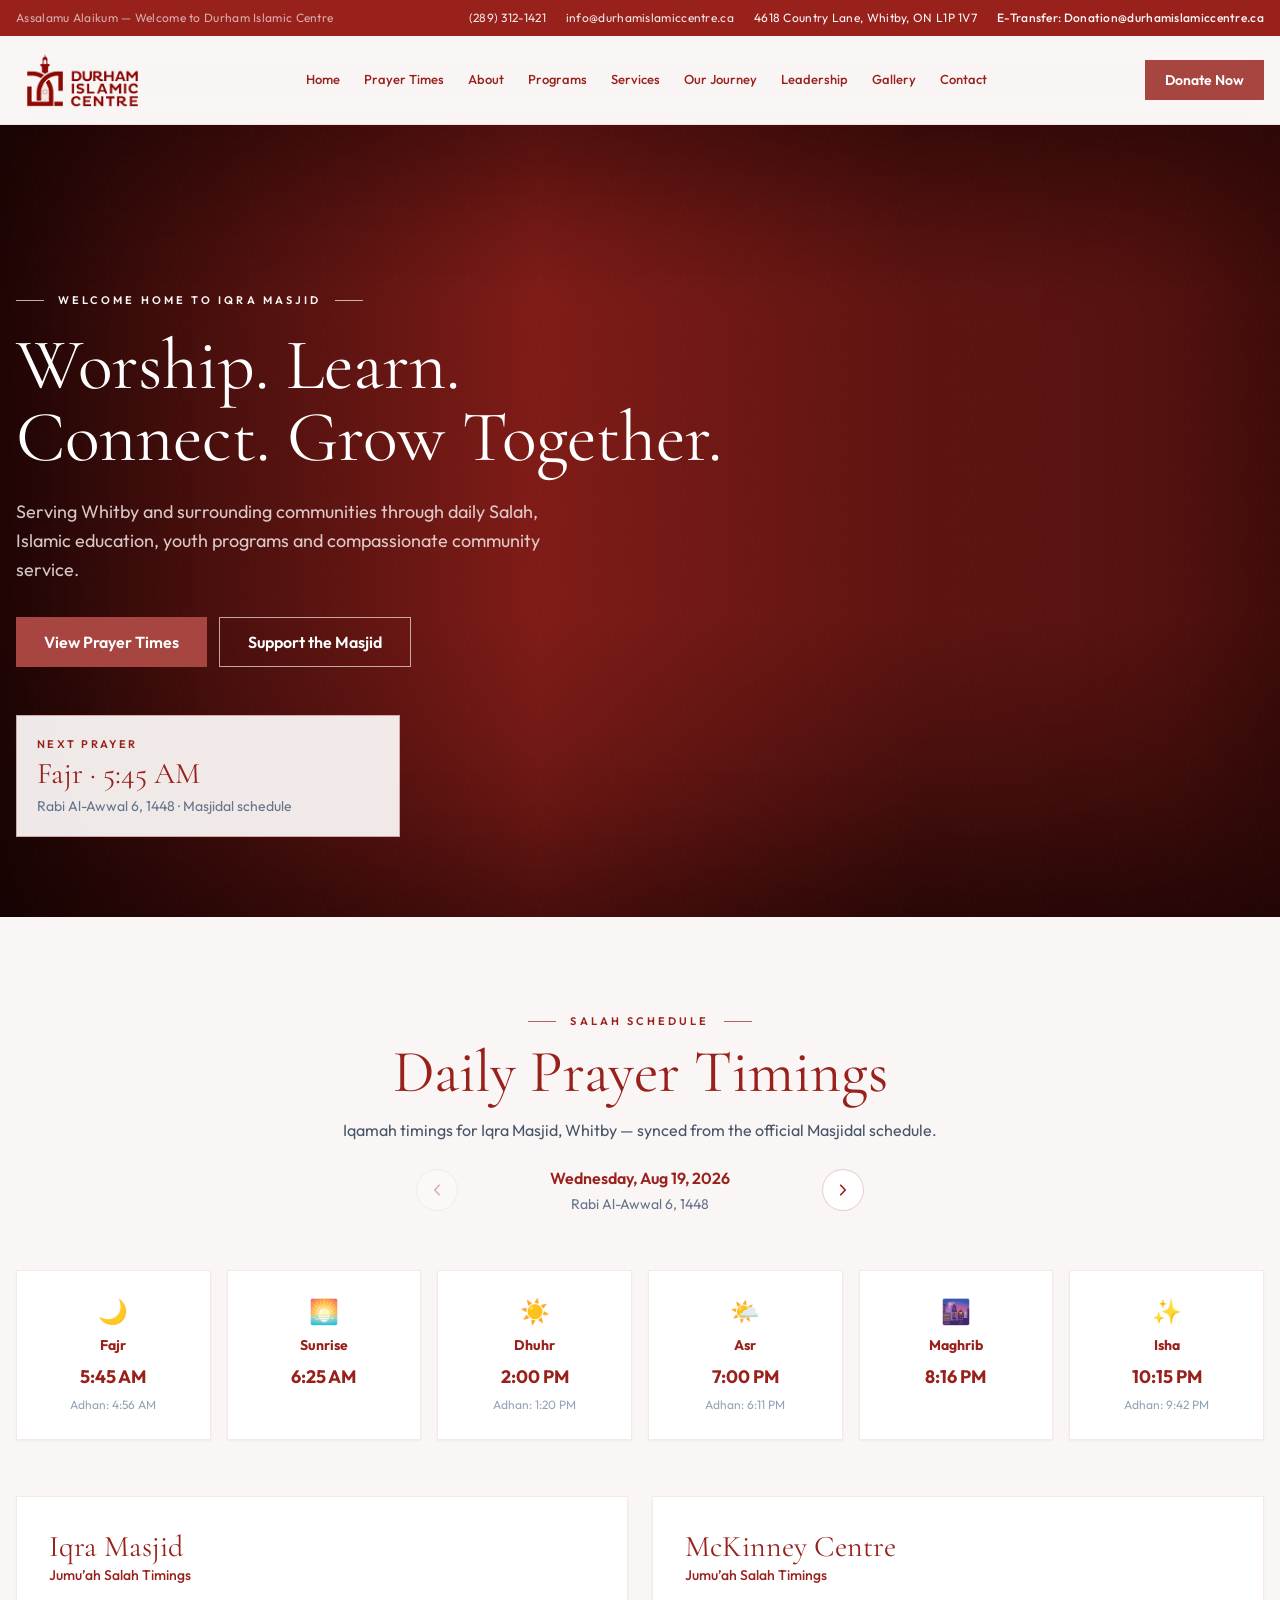
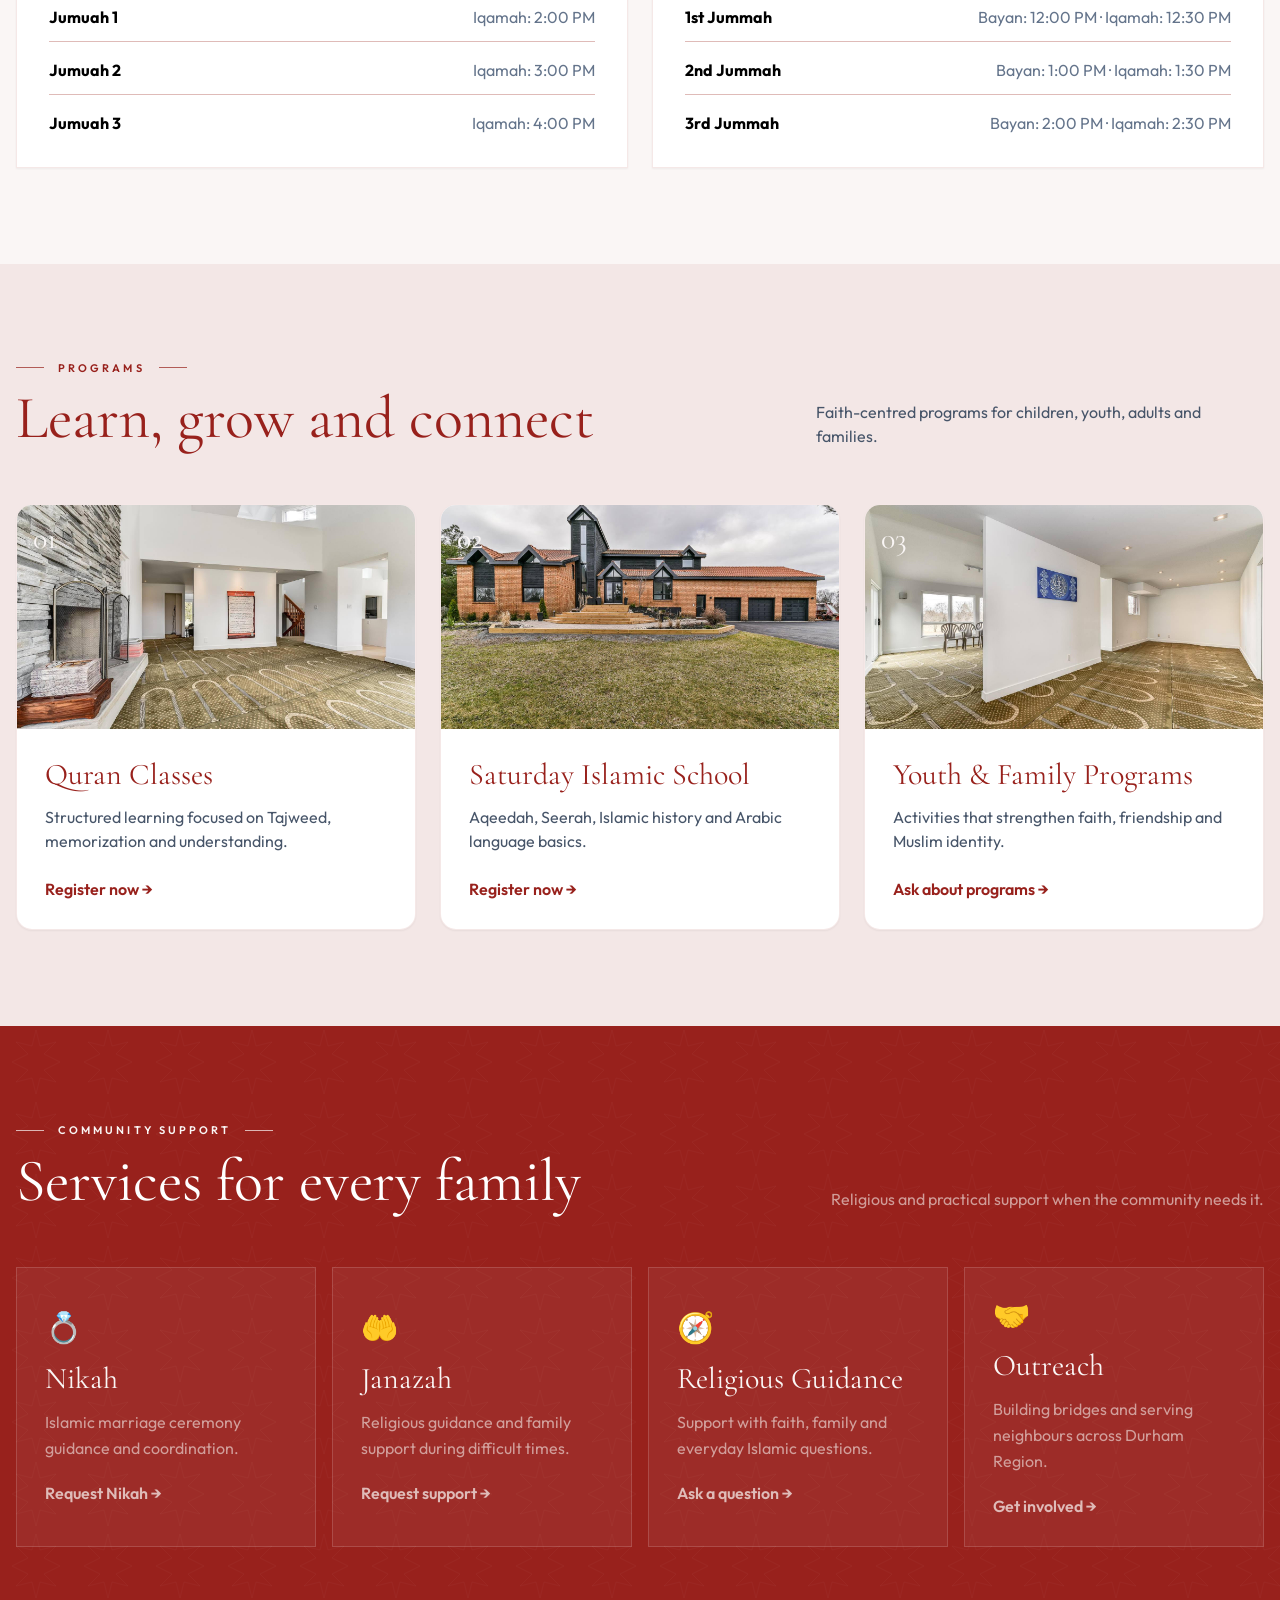
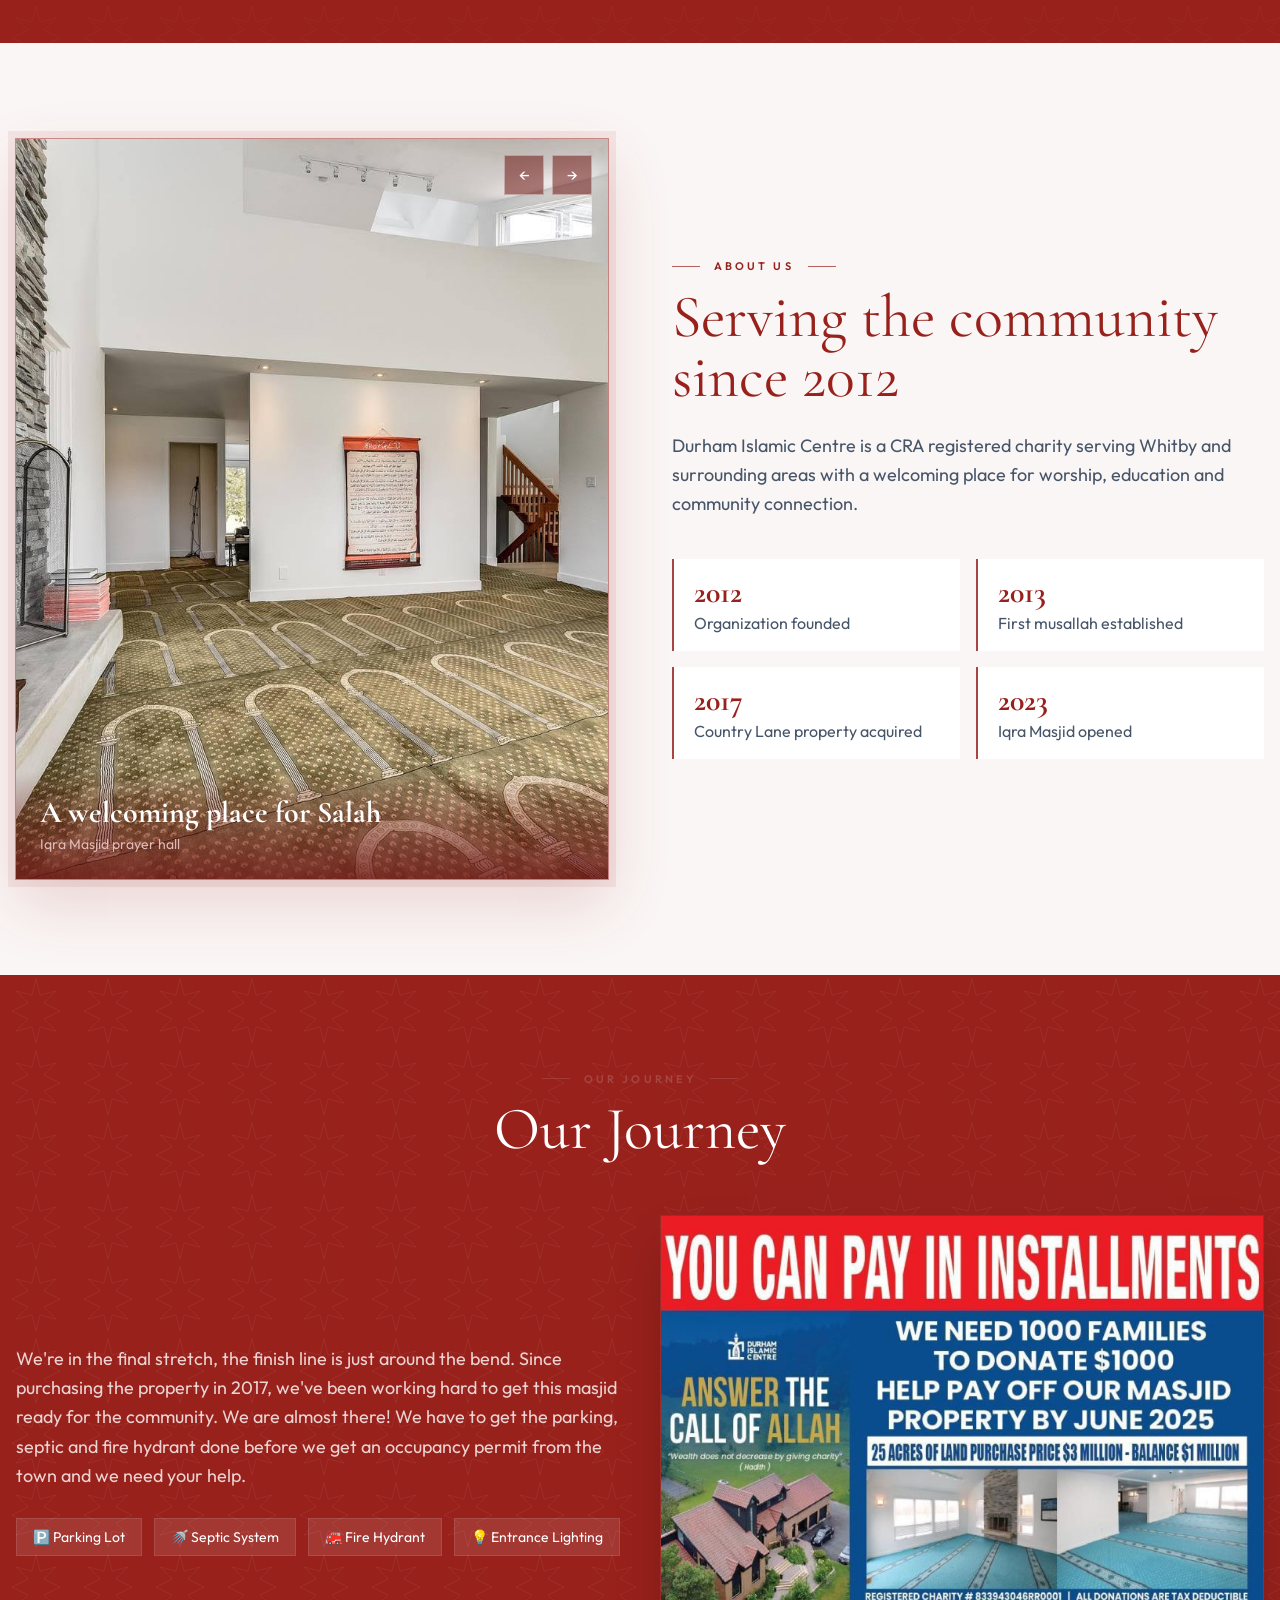
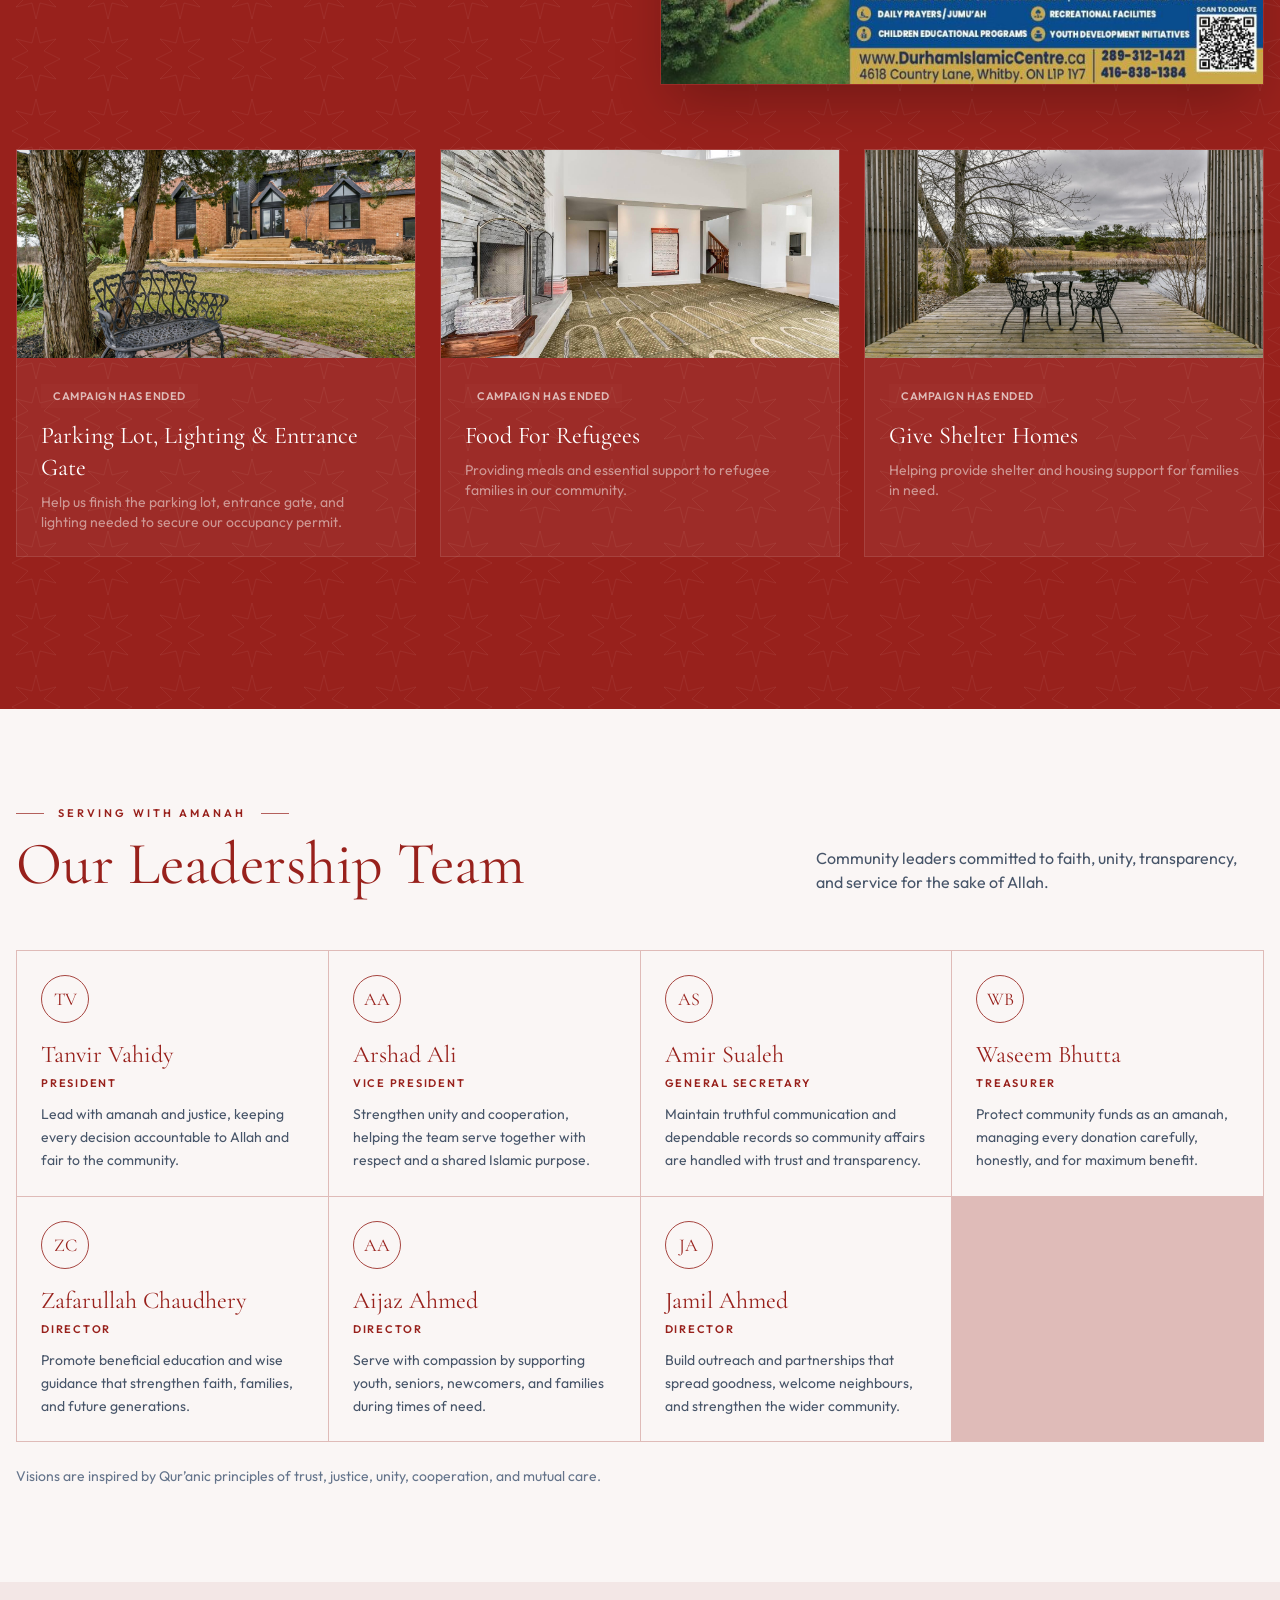
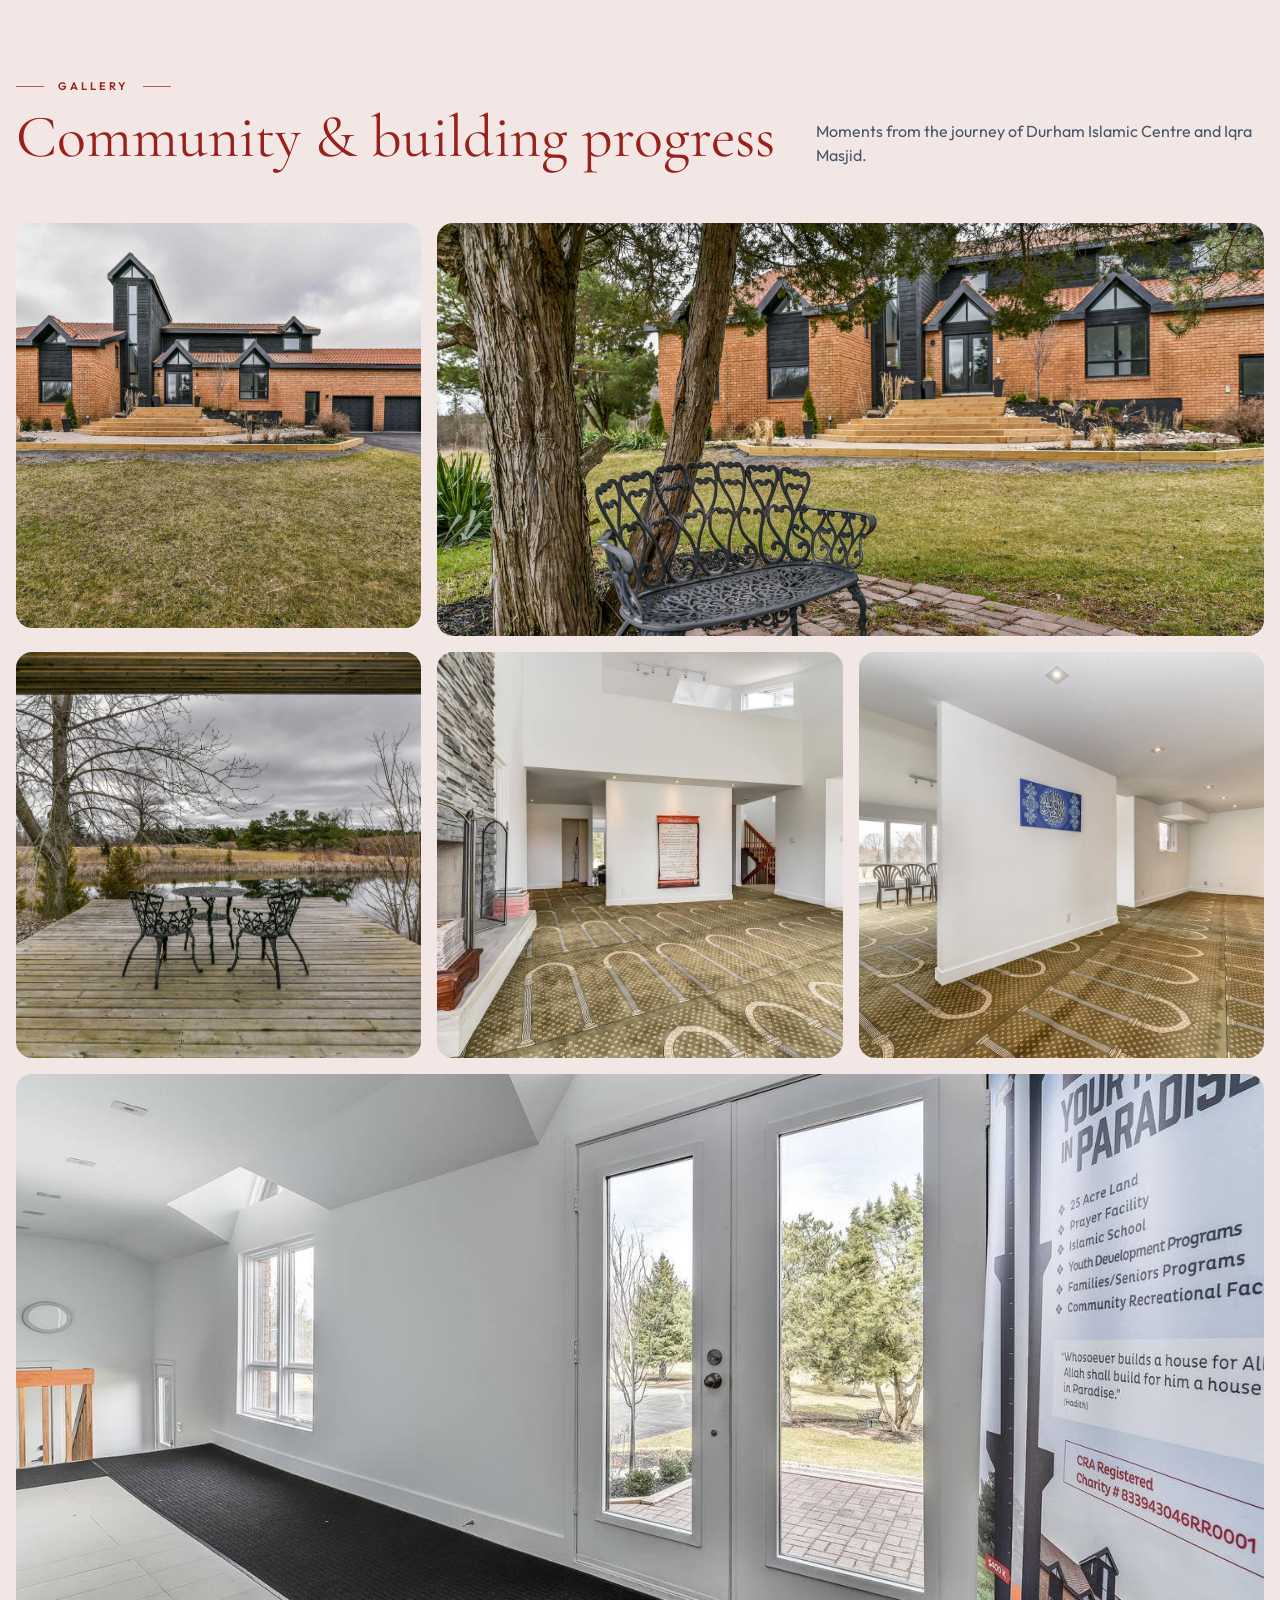
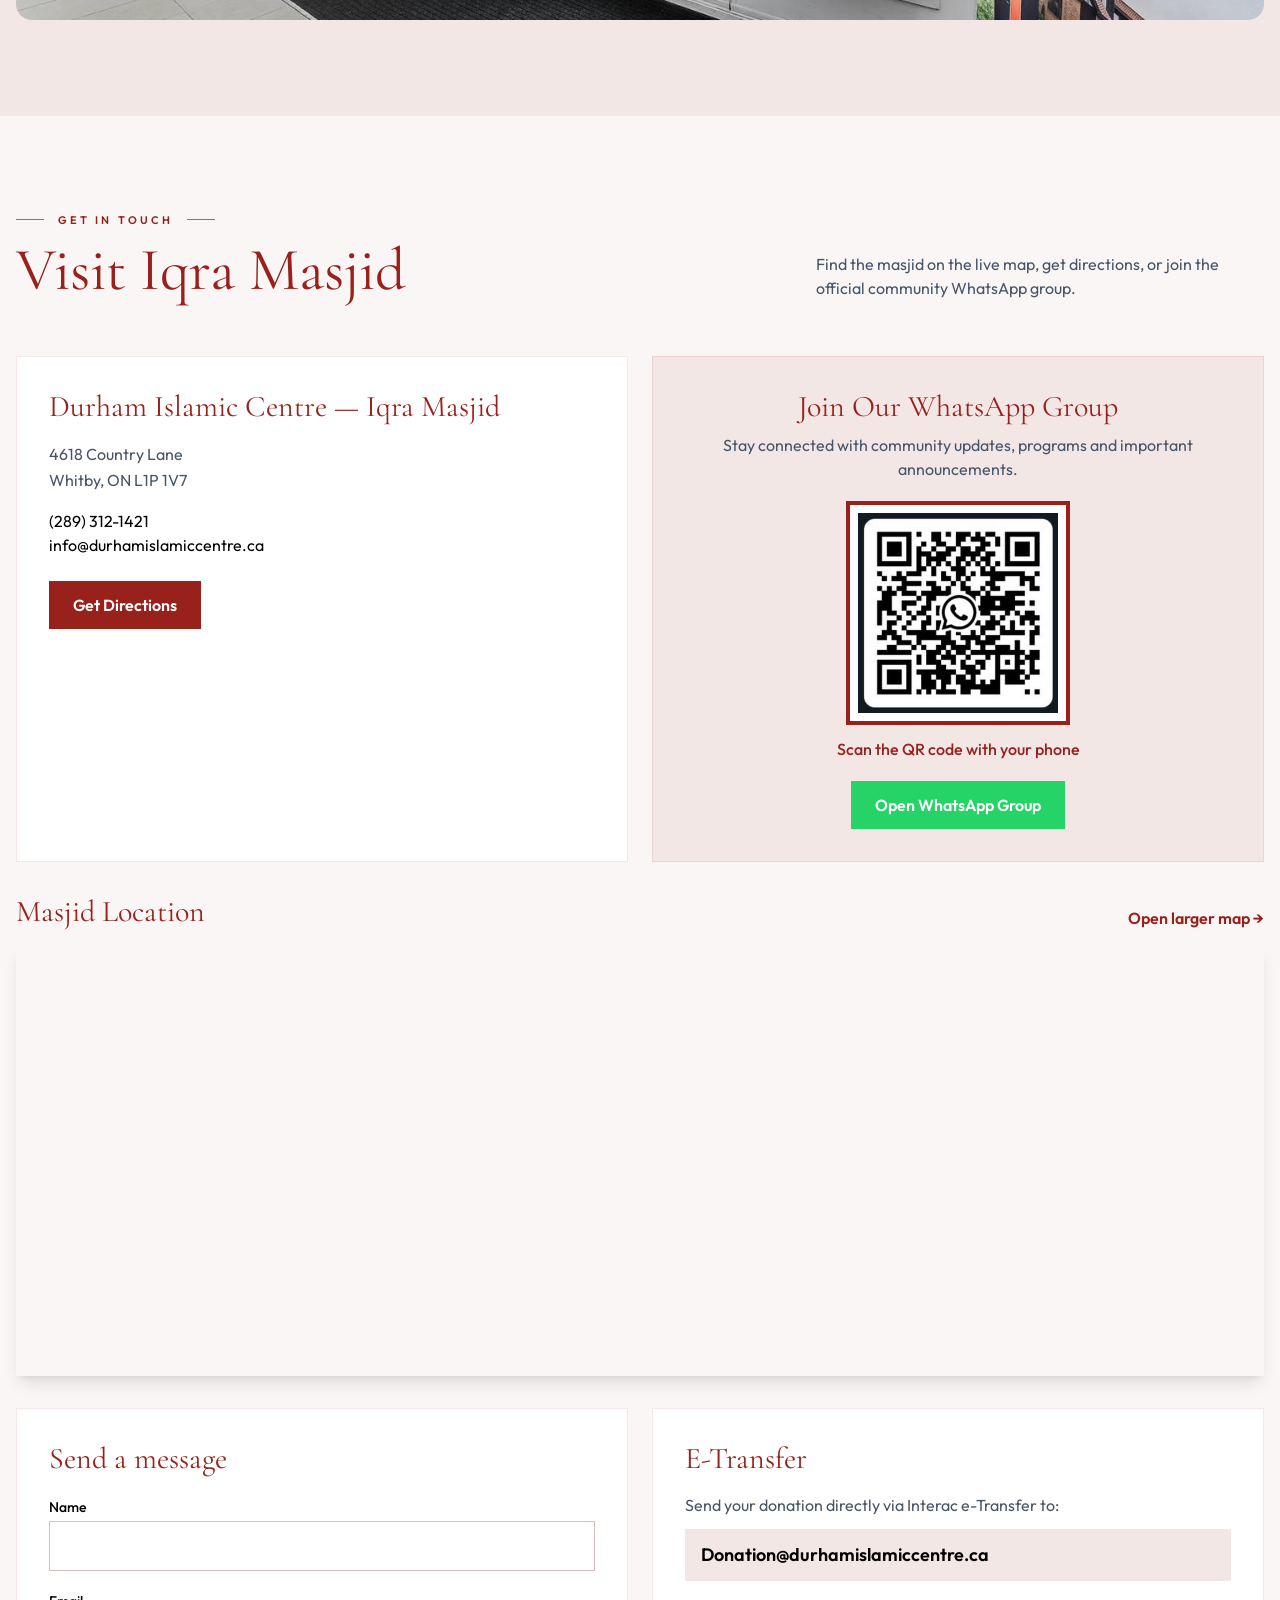
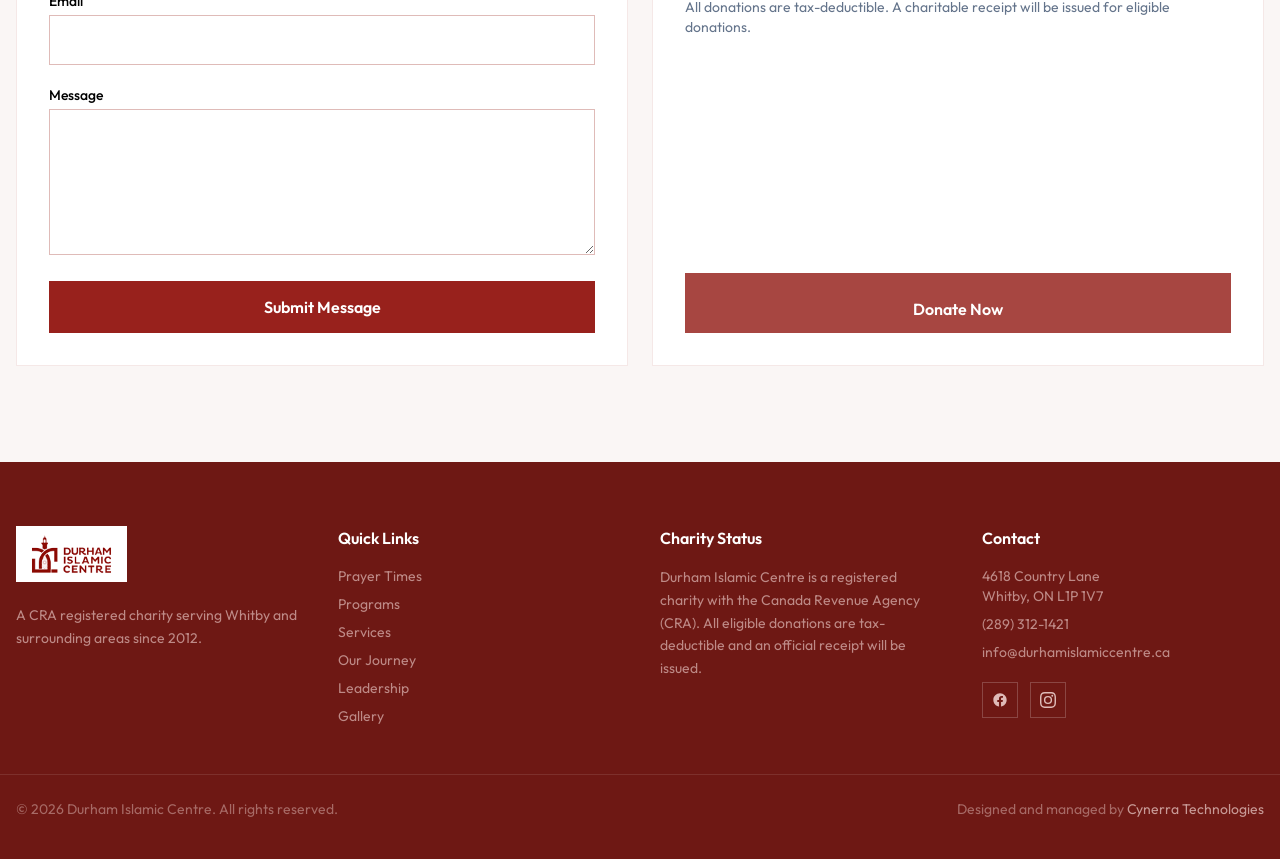
==== index.html @ 93eb0ca1 "Add favicon links to index and campaign pages for improved branding and user experience." ====
<!DOCTYPE html>
<html lang="en">
<head>
<meta charset="UTF-8" />
<meta name="viewport" content="width=device-width, initial-scale=1.0, viewport-fit=cover" />
<title>Durham Islamic Centre | Iqra Masjid — Whitby, ON</title>
<meta name="description" content="Durham Islamic Centre (Iqra Masjid) — serving Whitby and surrounding communities since 2012. Daily Salah, Islamic education, youth programs, and compassionate community service." />
<meta name="referrer" content="strict-origin-when-cross-origin" />
<link rel="icon" href="favicon.ico" sizes="any" />
<link rel="icon" type="image/png" sizes="32x32" href="assets/images/favicon-32.png" />
<link rel="icon" type="image/png" sizes="192x192" href="assets/images/favicon-192.png" />
<link rel="apple-touch-icon" href="assets/images/apple-touch-icon.png" />

<script src="assets/js/tailwind.js"></script>
<script>
  tailwind.config = {
    theme: {
      extend: {
        colors: {
          forest: {
            950: '#6e1814',
            900: '#98211C',
            800: '#98211C',
            700: '#A74641',
            600: '#A74641',
          },
          gold: {
            300: '#DFBBB8',
            400: '#A74641',
            500: '#98211C',
            600: '#98211C',
          },
          ivory: {
            50: '#FAF6F5',
            100: '#F3E7E6',
            200: '#DFBBB8',
          }
        },
        fontFamily: {
          display: ['"Cormorant Garamond"', 'Georgia', 'serif'],
          sans: ['Outfit', 'ui-sans-serif', 'system-ui', 'sans-serif'],
        }
      }
    }
  }
</script>

<link rel="preconnect" href="https://fonts.googleapis.com" />
<link rel="preconnect" href="https://fonts.gstatic.com" crossorigin />
<link href="https://fonts.googleapis.com/css2?family=Cormorant+Garamond:ital,wght@0,500;0,600;0,700;1,500&family=Outfit:wght@300;400;500;600;700&display=swap" rel="stylesheet" />

<style>
  :root {
    --forest: #98211C;
    --forest-deep: #6e1814;
    --gold: #A74641;
    --ivory: #FAF6F5;
    --ink: #000000;
  }
  html { scroll-behavior: smooth; }
  html.menu-open, html.menu-open body { overflow: hidden; }
  body {
    font-family: 'Outfit', sans-serif;
    color: var(--ink);
    background: var(--ivory);
    overflow-x: hidden;
  }
  h1, h2, h3, .font-display { font-family: 'Cormorant Garamond', Georgia, serif; }

  .pattern-veil {
    background-image: url("data:image/svg+xml,%3Csvg width='72' height='72' viewBox='0 0 72 72' xmlns='http://www.w3.org/2000/svg'%3E%3Cpath d='M36 4 L40 20 L56 16 L44 28 L60 36 L44 44 L56 56 L40 52 L36 68 L32 52 L16 56 L28 44 L12 36 L28 28 L16 16 L32 20 Z' fill='none' stroke='%2398211C' stroke-width='.6' opacity='.18'/%3E%3C/svg%3E");
  }
  .pattern-dark {
    background-image: url("data:image/svg+xml,%3Csvg width='72' height='72' viewBox='0 0 72 72' xmlns='http://www.w3.org/2000/svg'%3E%3Cpath d='M36 4 L40 20 L56 16 L44 28 L60 36 L44 44 L56 56 L40 52 L36 68 L32 52 L16 56 L28 44 L12 36 L28 28 L16 16 L32 20 Z' fill='none' stroke='%23DFBBB8' stroke-width='.55' opacity='.14'/%3E%3C/svg%3E");
  }

  .ornament {
    display: flex;
    align-items: center;
    gap: 14px;
    color: var(--gold);
    letter-spacing: .28em;
    text-transform: uppercase;
    font-size: 11px;
    font-weight: 600;
  }
  .ornament::before, .ornament::after {
    content: '';
    width: 28px;
    height: 1px;
    background: currentColor;
    opacity: .7;
  }

  .nav-link { position: relative; }
  .nav-link::after {
    content: '';
    position: absolute;
    left: 0; bottom: -6px;
    width: 0; height: 1.5px;
    background: var(--gold);
    transition: width .3s ease;
  }
  .nav-link:hover::after, .nav-link.active::after { width: 100%; }

  .mobile-overlay {
    position: fixed;
    inset: 0;
    z-index: 60;
    background: rgba(18, 3, 3, .55);
    opacity: 0;
    visibility: hidden;
    pointer-events: none;
    transition: opacity .3s ease, visibility .3s ease;
  }
  .mobile-overlay.open {
    opacity: 1;
    visibility: visible;
    pointer-events: auto;
  }
  .mobile-drawer {
    position: fixed;
    top: 0;
    right: 0;
    z-index: 70;
    display: flex;
    flex-direction: column;
    width: min(86vw, 22rem);
    height: 100dvh;
    height: 100svh;
    background: #FAF6F5;
    box-shadow: -18px 0 40px rgba(18, 3, 3, .16);
    transform: translateX(110%);
    transition: transform .35s cubic-bezier(.22,1,.36,1);
    padding: calc(18px + env(safe-area-inset-top)) 1.35rem calc(88px + env(safe-area-inset-bottom));
    overflow-y: auto;
    -webkit-overflow-scrolling: touch;
  }
  .mobile-drawer.open { transform: translateX(0); }
  .mobile-nav-link {
    display: block;
    padding: .85rem 0;
    border-bottom: 1px solid rgba(152,33,28,.1);
    color: #98211C;
  }
  .mobile-nav-donate {
    display: block;
    margin-top: 1.1rem;
    text-align: center;
    background: #A74641;
    color: #fff;
    font-weight: 600;
    padding: .9rem 1rem;
    border-bottom: 0;
  }
  @media (min-width: 1280px) {
    .mobile-overlay, .mobile-drawer { display: none; }
  }

  .frame-gold {
    box-shadow:
      0 0 0 1px rgba(152,33,28,.45),
      0 0 0 8px rgba(152,33,28,.08),
      0 24px 60px rgba(152,33,28,.16);
  }

  .gallery-tile img { transition: transform .7s cubic-bezier(.22,1,.36,1); }
  .gallery-tile:hover img { transform: scale(1.08); }
  .gallery-tile::after {
    content: '';
    position: absolute;
    inset: 0;
    background: linear-gradient(180deg, transparent 40%, rgba(18,3,3,.55));
    opacity: 0;
    transition: opacity .35s ease;
    pointer-events: none;
  }
  .gallery-tile:hover::after { opacity: 1; }

  .lightbox {
    position: fixed;
    inset: 0;
    z-index: 100;
    display: flex;
    flex-direction: column;
    align-items: center;
    justify-content: center;
    padding: 1.25rem 1rem 1.5rem;
    background: rgba(18, 3, 3, .9);
    backdrop-filter: blur(12px);
    -webkit-backdrop-filter: blur(12px);
    opacity: 0;
    visibility: hidden;
    transition: opacity .4s ease, visibility .4s ease;
  }
  .lightbox.open {
    opacity: 1;
    visibility: visible;
  }
  .lightbox-frame {
    position: relative;
    overflow: hidden;
    border-radius: 1rem;
    box-shadow:
      0 0 0 1px rgba(223,187,184,.35),
      0 28px 80px rgba(0,0,0,.5);
    max-width: min(1100px, 92vw);
  }
  .lightbox-frame img {
    display: block;
    max-height: 68vh;
    max-width: 92vw;
    width: auto;
    height: auto;
    object-fit: contain;
    opacity: 0;
    transform: scale(.94) translateY(16px);
    transition: opacity .45s ease, transform .55s cubic-bezier(.22,1,.36,1);
  }
  .lightbox.open .lightbox-frame img.is-in {
    opacity: 1;
    transform: none;
  }
  .lightbox-frame img.is-out-next {
    opacity: 0;
    transform: translateX(-36px) scale(.97);
  }
  .lightbox-frame img.is-out-prev {
    opacity: 0;
    transform: translateX(36px) scale(.97);
  }
  .lightbox-nav {
    position: absolute;
    top: 50%;
    transform: translateY(-50%);
    width: 48px;
    height: 48px;
    border-radius: 999px;
    background: rgba(250,246,245,.12);
    color: #faf6f5;
    border: 1px solid rgba(250,246,245,.25);
    display: grid;
    place-items: center;
    font-size: 1.35rem;
    transition: background .25s ease, color .25s ease;
  }
  .lightbox-nav:hover {
    background: #98211C;
    color: #fff;
  }
  .lightbox-close {
    position: absolute;
    top: 1.1rem;
    right: 1.1rem;
    width: 44px;
    height: 44px;
    border-radius: 999px;
    background: rgba(250,246,245,.12);
    color: #faf6f5;
    border: 1px solid rgba(250,246,245,.25);
    font-size: 1.7rem;
    line-height: 1;
    transition: background .25s ease;
  }
  .lightbox-close:hover { background: #98211C; }
  .lightbox-thumbs {
    display: flex;
    gap: .5rem;
    margin-top: 1rem;
    max-width: min(1100px, 92vw);
    overflow-x: auto;
    padding-bottom: .15rem;
  }
  .lightbox-thumbs button {
    flex: 0 0 auto;
    width: 64px;
    height: 48px;
    overflow: hidden;
    border-radius: .5rem;
    border: 2px solid transparent;
    opacity: .55;
    transition: opacity .25s ease, border-color .25s ease, transform .25s ease;
  }
  .lightbox-thumbs button img {
    width: 100%;
    height: 100%;
    object-fit: cover;
  }
  .lightbox-thumbs button.is-active,
  .lightbox-thumbs button:hover {
    opacity: 1;
    border-color: #DFBBB8;
    transform: translateY(-2px);
  }

  .reveal {
    opacity: 0;
    transform: translateY(28px);
    transition: opacity .8s ease, transform .8s cubic-bezier(.22,1,.36,1);
  }
  .reveal.in { opacity: 1; transform: none; }

  .intro-gate {
    position: fixed; inset: 0; z-index: 100;
    display: grid; place-items: center;
    background: #98211C;
    color: #DFBBB8;
    transition: opacity .9s ease, visibility .9s ease;
  }
  .intro-gate.hide { opacity: 0; visibility: hidden; pointer-events: none; }
  .intro-arabic {
    font-family: 'Cormorant Garamond', serif;
    font-size: clamp(28px, 5vw, 52px);
    animation: rise 1.1s cubic-bezier(.22,1,.36,1) both;
  }
  @keyframes rise {
    from { opacity: 0; transform: translateY(16px); }
    to { opacity: 1; transform: none; }
  }

  .header-shell { transition: background .3s ease, box-shadow .3s ease, backdrop-filter .3s ease; }
  .header-shell nav img { display: block; }
  .header-shell.scrolled {
    background: rgba(250,246,245,.94);
    backdrop-filter: blur(16px);
    box-shadow: 0 10px 30px rgba(152,33,28,.08);
  }

  .video-container {
    position: absolute;
    inset: 0;
    overflow: hidden;
    pointer-events: none;
    background: #6e1814;
  }
  .video-container iframe {
    position: absolute;
    top: 50%;
    left: 50%;
    width: 100vw;
    height: 56.25vw;
    min-height: 100%;
    min-width: 177.78vh;
    transform: translate(-50%, -50%) scale(1.25);
    border: 0;
  }
  .video-shield {
    position: absolute;
    inset: 0;
    z-index: 5;
    background: transparent;
  }
  .hero-overlay {
    position: absolute;
    inset: 0;
    pointer-events: none;
    background:
      linear-gradient(90deg, rgba(18,3,3,.78) 0%, rgba(152,33,28,.42) 42%, rgba(18,3,3,.18) 72%, rgba(18,3,3,.28) 100%),
      linear-gradient(180deg, rgba(18,3,3,.28) 0%, transparent 22%, transparent 62%, rgba(18,3,3,.55) 100%);
  }
  .hero-vignette {
    position: absolute;
    inset: 0;
    pointer-events: none;
    box-shadow: inset 0 0 140px 40px rgba(18,3,3,.45);
  }

  ::-webkit-scrollbar { width: 8px; }
  ::-webkit-scrollbar-track { background: #DFBBB8; }
  ::-webkit-scrollbar-thumb { background: #98211C; }

  .service-card { cursor: pointer; }
  .service-modal {
    position: fixed;
    inset: 0;
    z-index: 90;
    display: flex;
    align-items: center;
    justify-content: center;
    padding: 1.25rem;
    background: rgba(18, 3, 3, .72);
    opacity: 0;
    visibility: hidden;
    transition: opacity .35s ease, visibility .35s ease;
  }
  .service-modal.open {
    opacity: 1;
    visibility: visible;
  }
  .service-modal-panel {
    width: min(560px, 100%);
    max-height: min(90vh, 760px);
    overflow-y: auto;
    background: #faf6f5;
    color: #000;
    transform: translateY(28px) scale(.96);
    opacity: 0;
    transition: transform .45s cubic-bezier(.22,1,.36,1), opacity .35s ease;
  }
  .service-modal.open .service-modal-panel {
    transform: none;
    opacity: 1;
  }

  .prayer-nav {
    width: 42px;
    height: 42px;
    padding: 0;
    flex-shrink: 0;
    border-radius: 999px;
    border: 1px solid rgba(152,33,28,.22);
    background: #fff;
    color: #98211C;
    display: inline-flex;
    align-items: center;
    justify-content: center;
    transition: background .25s ease, color .25s ease, opacity .25s ease, border-color .25s ease;
  }
  .prayer-nav svg {
    display: block;
    width: 16px;
    height: 16px;
  }
  .prayer-nav:hover:not(:disabled) {
    background: #98211C;
    color: #fff;
    border-color: #98211C;
  }
  .prayer-nav:disabled {
    opacity: .32;
    cursor: not-allowed;
  }

  @media (prefers-reduced-motion: reduce) {
    html { scroll-behavior: auto; }
    .reveal { opacity: 1; transform: none; transition: none; }
    .video-container { display: none; }
    .intro-gate { display: none; }
    .service-modal, .service-modal-panel,
    .lightbox, .lightbox-frame img { transition: none; }
  }
</style>
</head>

<body class="bg-ivory-50 text-black antialiased">

<!-- INTRO -->
<div class="intro-gate" id="introGate" aria-hidden="true">
  <div class="text-center px-6">
    <p class="intro-arabic">بِسْمِ ٱللَّٰهِ ٱلرَّحْمَٰنِ ٱلرَّحِيمِ</p>
    <p class="mt-4 text-[11px] tracking-[0.28em] uppercase text-gold-400 font-semibold">Durham Islamic Centre · Iqra Masjid</p>
  </div>
</div>

<!-- TOP BAR -->
<div class="bg-forest-900 text-ivory-100 text-[11px] sm:text-xs tracking-wide">
  <div class="max-w-7xl mx-auto px-4 py-2.5 flex flex-col sm:flex-row items-center justify-between gap-2">
    <p class="text-gold-300/90">Assalamu Alaikum — Welcome to Durham Islamic Centre</p>
    <div class="flex flex-wrap items-center justify-center gap-x-5 gap-y-1">
      <a href="tel:+12893121421" class="hover:text-gold-400 transition">(289) 312-1421</a>
      <a href="mailto:info@durhamislamiccentre.ca" class="hidden sm:inline hover:text-gold-400 transition">info@durhamislamiccentre.ca</a>
      <span class="hidden lg:inline text-ivory-50">4618 Country Lane, Whitby, ON L1P 1V7</span>
      <span class="text-ivory-50 font-medium">E-Transfer: Donation@durhamislamiccentre.ca</span>
    </div>
  </div>
</div>

<!-- HEADER -->
<header class="header-shell sticky top-0 z-50 bg-ivory-50/80 backdrop-blur-md border-b border-forest-900/10">
  <nav class="max-w-7xl mx-auto px-4 h-[78px] sm:h-[88px] flex items-center justify-between gap-4">
    <a href="#home" class="shrink-0" aria-label="Durham Islamic Centre home">
      <img src="assets/images/logo-dic-web.png" alt="Durham Islamic Centre logo" class="h-11 sm:h-14 w-auto" />
    </a>

    <ul class="hidden xl:flex items-center gap-6 text-[13px] font-medium text-forest-800">
      <li><a href="#home" class="nav-link">Home</a></li>
      <li><a href="#prayers" class="nav-link">Prayer Times</a></li>
      <li><a href="#about" class="nav-link">About</a></li>
      <li><a href="#programs" class="nav-link">Programs</a></li>
      <li><a href="#services" class="nav-link">Services</a></li>
      <li><a href="#journey" class="nav-link">Our Journey</a></li>
      <li><a href="#leadership" class="nav-link">Leadership</a></li>
      <li><a href="#gallery" class="nav-link">Gallery</a></li>
      <li><a href="#contact" class="nav-link">Contact</a></li>
    </ul>

    <div class="flex items-center gap-2 sm:gap-3 shrink-0">
      <a href="#donate" class="hidden sm:inline-flex items-center bg-gold-400 hover:bg-gold-500 text-white font-semibold text-sm px-4 sm:px-5 py-2.5 transition">Donate Now</a>
      <button id="menu-btn" class="xl:hidden inline-flex items-center justify-center h-11 w-11 text-forest-900" aria-label="Open menu" aria-expanded="false" aria-controls="mobile-menu">
        <svg xmlns="http://www.w3.org/2000/svg" class="h-7 w-7" fill="none" viewBox="0 0 24 24" stroke="currentColor"><path stroke-linecap="round" stroke-linejoin="round" stroke-width="1.6" d="M4 7h16M4 12h16M4 17h16"/></svg>
      </button>
    </div>
  </nav>
</header>

<div id="mobile-overlay" class="mobile-overlay" hidden></div>
<aside id="mobile-menu" class="mobile-drawer" aria-hidden="true" aria-label="Site menu">
  <div class="flex justify-between items-center mb-6">
    <p class="font-display text-2xl text-forest-900">Menu</p>
    <button id="close-menu" type="button" aria-label="Close menu" class="inline-flex items-center justify-center h-11 w-11 -mr-2 text-forest-900">
      <svg xmlns="http://www.w3.org/2000/svg" class="h-7 w-7" fill="none" viewBox="0 0 24 24" stroke="currentColor"><path stroke-linecap="round" stroke-linejoin="round" stroke-width="1.6" d="M6 18L18 6M6 6l12 12"/></svg>
    </button>
  </div>
  <nav>
    <ul class="flex flex-col text-forest-800 font-medium text-base">
      <li><a href="#home" class="mobile-nav-link">Home</a></li>
      <li><a href="#prayers" class="mobile-nav-link">Prayer Times</a></li>
      <li><a href="#about" class="mobile-nav-link">About</a></li>
      <li><a href="#programs" class="mobile-nav-link">Programs</a></li>
      <li><a href="#services" class="mobile-nav-link">Services</a></li>
      <li><a href="#journey" class="mobile-nav-link">Our Journey</a></li>
      <li><a href="#leadership" class="mobile-nav-link">Leadership</a></li>
      <li><a href="#gallery" class="mobile-nav-link">Gallery</a></li>
      <li><a href="#contact" class="mobile-nav-link">Contact</a></li>
      <li><a href="#donate" class="mobile-nav-link mobile-nav-donate">Donate Now</a></li>
    </ul>
  </nav>
</aside>

<!-- HERO -->
<section id="home" class="hero relative min-h-[88vh] flex items-end overflow-hidden bg-forest-950">
  <div class="video-container">
    <iframe
      id="heroYt"
      src="https://www.youtube.com/embed/jLwXGYGV9AQ?autoplay=1&mute=1&controls=0&disablekb=1&fs=0&modestbranding=1&rel=0&playsinline=1&iv_load_policy=3&cc_load_policy=0&showinfo=0&vq=hd1080&enablejsapi=1"
      title="YouTube video player"
      frameborder="0"
      allow="accelerometer; autoplay; clipboard-write; encrypted-media; gyroscope"
      referrerpolicy="strict-origin-when-cross-origin">
    </iframe>
  </div>
  <div class="video-shield" aria-hidden="true"></div>
  <div class="hero-overlay"></div>
  <div class="hero-vignette"></div>
  <div class="absolute inset-0 pattern-dark opacity-15 pointer-events-none"></div>

  <div class="relative z-10 w-full max-w-7xl mx-auto px-4 pt-24 pb-16 sm:pb-20">
    <p class="ornament text-ivory-50 mb-5">Welcome home to Iqra Masjid</p>
    <h1 class="font-display text-white text-[3rem] sm:text-6xl lg:text-7xl leading-[0.95] max-w-3xl">
      Worship. Learn.<br />Connect. Grow Together.
    </h1>
    <p class="mt-6 max-w-xl text-ivory-100/85 text-lg leading-relaxed">
      Serving Whitby and surrounding communities through daily Salah, Islamic education, youth programs and compassionate community service.
    </p>
    <div class="mt-8 flex flex-wrap gap-3">
      <a href="#prayers" class="inline-flex items-center justify-center min-h-[50px] px-7 bg-gold-400 hover:bg-gold-500 text-white font-semibold transition">View Prayer Times</a>
      <a href="#donate" class="inline-flex items-center justify-center min-h-[50px] px-7 border border-ivory-100/70 text-white hover:bg-white hover:text-forest-900 font-semibold transition">Support the Masjid</a>
    </div>

    <div class="mt-12 max-w-sm bg-ivory-50/95 backdrop-blur border border-gold-400/40 p-5">
      <p class="text-[11px] uppercase tracking-[0.22em] text-gold-600 font-semibold">Next Prayer</p>
      <p id="nextPrayer" class="font-display text-3xl text-forest-900 mt-1">Loading…</p>
      <p id="prayerNote" class="text-sm text-slate-500 mt-1">Whitby, Ontario</p>
    </div>
  </div>
</section>

<!-- PRAYER TIMES -->
<section id="prayers" class="py-20 sm:py-24 bg-ivory-50">
  <div class="max-w-7xl mx-auto px-4">
    <div class="text-center reveal mb-14">
      <p class="ornament justify-center text-gold-600 mb-3">Salah Schedule</p>
      <h2 class="font-display text-4xl sm:text-5xl lg:text-6xl text-forest-900">Daily Prayer Timings</h2>
      <p class="mt-4 max-w-2xl mx-auto text-slate-600">Iqamah timings for Iqra Masjid, Whitby — synced from the official Masjidal schedule.</p>
      <div class="mt-6 flex items-center justify-center gap-2 sm:gap-5 w-full max-w-md mx-auto">
        <button id="prayerPrev" type="button" class="prayer-nav" aria-label="Previous day" disabled>
          <svg viewBox="0 0 16 16" fill="none" aria-hidden="true">
            <path d="M10.25 3.25 5.75 8l4.5 4.75" stroke="currentColor" stroke-width="1.7" stroke-linecap="round" stroke-linejoin="round"/>
          </svg>
        </button>
        <div class="min-w-0 flex-1 px-1" aria-live="polite">
          <p id="fullPrayerDate" class="font-semibold text-forest-800 text-[15px] sm:text-base leading-snug">Loading today’s date…</p>
          <p id="fullPrayerHijri" class="mt-1 text-sm text-slate-500"></p>
        </div>
        <button id="prayerNext" type="button" class="prayer-nav" aria-label="Next day" disabled>
          <svg viewBox="0 0 16 16" fill="none" aria-hidden="true">
            <path d="M5.75 3.25 10.25 8l-4.5 4.75" stroke="currentColor" stroke-width="1.7" stroke-linecap="round" stroke-linejoin="round"/>
          </svg>
        </button>
      </div>
    </div>

    <div class="grid grid-cols-2 sm:grid-cols-3 lg:grid-cols-6 gap-3 sm:gap-4 mb-14">
      <div class="bg-white border border-forest-900/10 px-3 py-6 text-center shadow-sm">
        <span class="block text-2xl mb-2">🌙</span>
        <strong class="block text-forest-900 text-sm">Fajr</strong>
        <b data-full-p="Fajr" class="block mt-2 text-gold-600 text-lg">--:--</b>
        <span data-full-p-starts="Fajr" class="hidden text-xs text-slate-400 mt-1"></span>
      </div>
      <div class="bg-white border border-forest-900/10 px-3 py-6 text-center shadow-sm">
        <span class="block text-2xl mb-2">🌅</span>
        <strong class="block text-forest-900 text-sm">Sunrise</strong>
        <b data-full-p="Sunrise" class="block mt-2 text-gold-600 text-lg">--:--</b>
        <span data-full-p-starts="Sunrise" class="hidden text-xs text-slate-400 mt-1"></span>
      </div>
      <div class="bg-white border border-forest-900/10 px-3 py-6 text-center shadow-sm">
        <span class="block text-2xl mb-2">☀️</span>
        <strong class="block text-forest-900 text-sm">Dhuhr</strong>
        <b data-full-p="Dhuhr" class="block mt-2 text-gold-600 text-lg">--:--</b>
        <span data-full-p-starts="Dhuhr" class="hidden text-xs text-slate-400 mt-1"></span>
      </div>
      <div class="bg-white border border-forest-900/10 px-3 py-6 text-center shadow-sm">
        <span class="block text-2xl mb-2">🌤️</span>
        <strong class="block text-forest-900 text-sm">Asr</strong>
        <b data-full-p="Asr" class="block mt-2 text-gold-600 text-lg">--:--</b>
        <span data-full-p-starts="Asr" class="hidden text-xs text-slate-400 mt-1"></span>
      </div>
      <div class="bg-white border border-forest-900/10 px-3 py-6 text-center shadow-sm">
        <span class="block text-2xl mb-2">🌆</span>
        <strong class="block text-forest-900 text-sm">Maghrib</strong>
        <b data-full-p="Maghrib" class="block mt-2 text-gold-600 text-lg">--:--</b>
        <span data-full-p-starts="Maghrib" class="hidden text-xs text-slate-400 mt-1"></span>
      </div>
      <div class="bg-white border border-forest-900/10 px-3 py-6 text-center shadow-sm">
        <span class="block text-2xl mb-2">✨</span>
        <strong class="block text-forest-900 text-sm">Isha</strong>
        <b data-full-p="Isha" class="block mt-2 text-gold-600 text-lg">--:--</b>
        <span data-full-p-starts="Isha" class="hidden text-xs text-slate-400 mt-1"></span>
      </div>
    </div>

    <div class="grid md:grid-cols-2 gap-6">
      <article class="bg-white border border-forest-900/10 p-7 sm:p-8 shadow-sm">
        <h3 class="font-display text-3xl text-forest-900">Iqra Masjid</h3>
        <p class="text-gold-600 text-sm font-medium mb-5">Jumu’ah Salah Timings</p>
        <div id="iqra-jummah-list" class="space-y-4 text-sm sm:text-base">
          <div class="flex flex-col sm:flex-row sm:justify-between gap-1 border-b border-ivory-200 pb-3"><strong>1st Jummah</strong><span class="text-slate-500">Loading…</span></div>
          <div class="flex flex-col sm:flex-row sm:justify-between gap-1 border-b border-ivory-200 pb-3"><strong>2nd Jummah</strong><span class="text-slate-500">Loading…</span></div>
          <div class="flex flex-col sm:flex-row sm:justify-between gap-1"><strong>3rd Jummah</strong><span class="text-slate-500">Loading…</span></div>
        </div>
      </article>
      <article class="bg-white border border-forest-900/10 p-7 sm:p-8 shadow-sm">
        <h3 class="font-display text-3xl text-forest-900">McKinney Centre</h3>
        <p class="text-gold-600 text-sm font-medium mb-5">Jumu’ah Salah Timings</p>
        <div class="space-y-4 text-sm sm:text-base">
          <div class="flex flex-col sm:flex-row sm:justify-between gap-1 border-b border-ivory-200 pb-3"><strong>1st Jummah</strong><span class="text-slate-500">Bayan: 12:00 PM · Iqamah: 12:30 PM</span></div>
          <div class="flex flex-col sm:flex-row sm:justify-between gap-1 border-b border-ivory-200 pb-3"><strong>2nd Jummah</strong><span class="text-slate-500">Bayan: 1:00 PM · Iqamah: 1:30 PM</span></div>
          <div class="flex flex-col sm:flex-row sm:justify-between gap-1"><strong>3rd Jummah</strong><span class="text-slate-500">Bayan: 2:00 PM · Iqamah: 2:30 PM</span></div>
        </div>
      </article>
    </div>
  </div>
</section>

<!-- PROGRAMS -->
<section id="programs" class="py-20 sm:py-24 bg-ivory-100">
  <div class="max-w-7xl mx-auto px-4">
    <div class="flex flex-col lg:flex-row lg:items-end lg:justify-between gap-6 mb-14 reveal">
      <div>
        <p class="ornament text-gold-600 mb-3">Programs</p>
        <h2 class="font-display text-4xl sm:text-5xl lg:text-6xl text-forest-900">Learn, grow and connect</h2>
      </div>
      <p class="max-w-md text-slate-600">Faith-centred programs for children, youth, adults and families.</p>
    </div>

    <div class="grid md:grid-cols-3 gap-6">
      <article class="group bg-white overflow-hidden rounded-2xl border border-forest-900/10 shadow-sm hover:-translate-y-1.5 transition duration-300">
        <div class="relative h-56 overflow-hidden">
          <img src="assets/images/gallery-4.jpg" alt="Children learning Quran" class="w-full h-full object-cover group-hover:scale-105 transition duration-700" />
          <span class="absolute top-4 left-4 font-display text-ivory-50 text-3xl">01</span>
        </div>
        <div class="p-7">
          <h3 class="font-display text-3xl text-forest-900 mb-3">Quran Classes</h3>
          <p class="text-slate-600 mb-6">Structured learning focused on Tajweed, memorization and understanding.</p>
          <a href="https://forms.gle/vqqySeJaaZkS8HJj8" target="_blank" rel="noopener" class="text-forest-800 font-semibold hover:text-gold-600 transition">Register now →</a>
        </div>
      </article>
      <article class="group bg-white overflow-hidden rounded-2xl border border-forest-900/10 shadow-sm hover:-translate-y-1.5 transition duration-300">
        <div class="relative h-56 overflow-hidden">
          <img src="assets/images/gallery-1.jpg" alt="Saturday Islamic School" class="w-full h-full object-cover group-hover:scale-105 transition duration-700" />
          <span class="absolute top-4 left-4 font-display text-ivory-50 text-3xl">02</span>
        </div>
        <div class="p-7">
          <h3 class="font-display text-3xl text-forest-900 mb-3">Saturday Islamic School</h3>
          <p class="text-slate-600 mb-6">Aqeedah, Seerah, Islamic history and Arabic language basics.</p>
          <a href="https://forms.gle/6Ry9yxaQJUfrW2EG7" target="_blank" rel="noopener" class="text-forest-800 font-semibold hover:text-gold-600 transition">Register now →</a>
        </div>
      </article>
      <article class="group bg-white overflow-hidden rounded-2xl border border-forest-900/10 shadow-sm hover:-translate-y-1.5 transition duration-300">
        <div class="relative h-56 overflow-hidden">
          <img src="assets/images/gallery-5.jpg" alt="Youth and family programs" class="w-full h-full object-cover group-hover:scale-105 transition duration-700" />
          <span class="absolute top-4 left-4 font-display text-ivory-50 text-3xl">03</span>
        </div>
        <div class="p-7">
          <h3 class="font-display text-3xl text-forest-900 mb-3">Youth &amp; Family Programs</h3>
          <p class="text-slate-600 mb-6">Activities that strengthen faith, friendship and Muslim identity.</p>
          <a href="#contact" class="text-forest-800 font-semibold hover:text-gold-600 transition">Ask about programs →</a>
        </div>
      </article>
    </div>
  </div>
</section>

<!-- SERVICES -->
<section id="services" class="relative py-20 sm:py-24 bg-forest-900 text-ivory-50 overflow-hidden">
  <div class="absolute inset-0 pattern-dark opacity-50"></div>
  <div class="relative max-w-7xl mx-auto px-4">
    <div class="flex flex-col lg:flex-row lg:items-end lg:justify-between gap-6 mb-14 reveal">
      <div>
        <p class="ornament text-ivory-50 mb-3">Community support</p>
        <h2 class="font-display text-4xl sm:text-5xl lg:text-6xl text-white">Services for every family</h2>
      </div>
      <p class="max-w-md text-ivory-200/80">Religious and practical support when the community needs it.</p>
    </div>
    <div class="grid sm:grid-cols-2 lg:grid-cols-4 gap-4">
      <button type="button" class="service-card text-left border border-white/15 bg-white/5 p-7 hover:bg-white/10 transition" data-service="nikah">
        <p class="text-3xl mb-4">💍</p>
        <h3 class="font-display text-3xl mb-3">Nikah</h3>
        <p class="text-ivory-200/80 leading-relaxed mb-5">Islamic marriage ceremony guidance and coordination.</p>
        <span class="text-gold-300 font-semibold">Request Nikah →</span>
      </button>
      <button type="button" class="service-card text-left border border-white/15 bg-white/5 p-7 hover:bg-white/10 transition" data-service="janazah">
        <p class="text-3xl mb-4">🤲</p>
        <h3 class="font-display text-3xl mb-3">Janazah</h3>
        <p class="text-ivory-200/80 leading-relaxed mb-5">Religious guidance and family support during difficult times.</p>
        <span class="text-gold-300 font-semibold">Request support →</span>
      </button>
      <button type="button" class="service-card text-left border border-white/15 bg-white/5 p-7 hover:bg-white/10 transition" data-service="guidance">
        <p class="text-3xl mb-4">🧭</p>
        <h3 class="font-display text-3xl mb-3">Religious Guidance</h3>
        <p class="text-ivory-200/80 leading-relaxed mb-5">Support with faith, family and everyday Islamic questions.</p>
        <span class="text-gold-300 font-semibold">Ask a question →</span>
      </button>
      <button type="button" class="service-card text-left border border-white/15 bg-white/5 p-7 hover:bg-white/10 transition" data-service="outreach">
        <p class="text-3xl mb-4">🤝</p>
        <h3 class="font-display text-3xl mb-3">Outreach</h3>
        <p class="text-ivory-200/80 leading-relaxed mb-5">Building bridges and serving neighbours across Durham Region.</p>
        <span class="text-gold-300 font-semibold">Get involved →</span>
      </button>
    </div>
  </div>
</section>

<div id="service-modal" class="service-modal" aria-hidden="true">
  <div class="service-modal-panel p-7 sm:p-8" role="dialog" aria-modal="true" aria-labelledby="service-modal-title">
    <div class="flex items-start justify-between gap-4 mb-2">
      <div>
        <div class="flex items-center gap-3">
          <p id="service-modal-emoji" class="text-3xl leading-none">💍</p>
          <h3 id="service-modal-title" class="font-display text-3xl text-forest-900">Nikah</h3>
        </div>
      </div>
      <button type="button" id="service-modal-close" class="text-3xl leading-none text-forest-900 hover:text-gold-500" aria-label="Close">&times;</button>
    </div>
    <p id="service-modal-intro" class="text-slate-600 mb-6">Please share a few details and we will follow up with you.</p>
    <form id="service-form" class="space-y-4">
      <input type="hidden" id="service-type" name="service" value="" />
      <div>
        <label for="service-name" class="block text-sm font-medium mb-1">Name</label>
        <input type="text" id="service-name" name="name" required class="w-full border border-ivory-200 px-4 py-3 focus:outline-none focus:border-forest-700" />
      </div>
      <div>
        <label for="service-email" class="block text-sm font-medium mb-1">Email</label>
        <input type="email" id="service-email" name="email" required class="w-full border border-ivory-200 px-4 py-3 focus:outline-none focus:border-forest-700" />
      </div>
      <div>
        <label for="service-phone" class="block text-sm font-medium mb-1">Phone</label>
        <input type="tel" id="service-phone" name="phone" required class="w-full border border-ivory-200 px-4 py-3 focus:outline-none focus:border-forest-700" />
      </div>
      <div>
        <label for="service-extra" id="service-extra-label" class="block text-sm font-medium mb-1">Preferred date</label>
        <input type="text" id="service-extra" name="extra" class="w-full border border-ivory-200 px-4 py-3 focus:outline-none focus:border-forest-700" />
      </div>
      <div>
        <label for="service-message" class="block text-sm font-medium mb-1">Message</label>
        <textarea id="service-message" name="message" rows="4" required class="w-full border border-ivory-200 px-4 py-3 focus:outline-none focus:border-forest-700"></textarea>
      </div>
      <button type="submit" class="w-full bg-forest-900 hover:bg-forest-800 text-white font-semibold py-3.5 transition">Submit request</button>
    </form>
  </div>
</div>

<!-- ABOUT -->
<section id="about" class="py-20 sm:py-24 bg-ivory-50">
  <div class="max-w-7xl mx-auto px-4 grid lg:grid-cols-2 gap-12 lg:gap-16 items-center">
    <div class="relative reveal">
      <div class="relative frame-gold overflow-hidden bg-forest-900 aspect-[4/5] sm:aspect-[5/4] lg:aspect-[4/5]">
        <div class="about-slide absolute inset-0 opacity-0 transition-opacity duration-700" data-title="A welcoming place for Salah" data-caption="Iqra Masjid prayer hall">
          <img src="assets/images/gallery-4.jpg" alt="Prayer hall inside Iqra Masjid" class="w-full h-full object-cover" />
        </div>
        <div class="about-slide absolute inset-0 opacity-0 transition-opacity duration-700" data-title="Growing together in faith" data-caption="Serving families across Durham Region">
          <img src="assets/images/gallery-1.jpg" alt="Durham Islamic Centre community facility" class="w-full h-full object-cover" />
        </div>
        <div class="about-slide absolute inset-0 opacity-0 transition-opacity duration-700" data-title="A permanent home for our community" data-caption="Built through the generosity of our community">
          <img src="assets/images/gallery-2.jpg" alt="Iqra Masjid property and grounds" class="w-full h-full object-cover" />
        </div>
        <div class="about-slide absolute inset-0 opacity-0 transition-opacity duration-700" data-title="Education for every generation" data-caption="Quran, Islamic learning and youth programs">
          <img src="assets/images/gallery-3.jpg" alt="Islamic education and community space" class="w-full h-full object-cover" />
        </div>
        <div class="about-slide absolute inset-0 opacity-0 transition-opacity duration-700" data-title="Faith, service and connection" data-caption="Welcoming Whitby and surrounding communities">
          <img src="assets/images/gallery-5.jpg" alt="Community gathering at Durham Islamic Centre" class="w-full h-full object-cover" />
        </div>
        <div class="absolute inset-x-0 bottom-0 p-6 bg-gradient-to-t from-forest-950/85 to-transparent text-white">
          <strong id="aboutTitle" class="font-display block text-2xl sm:text-3xl">A welcoming place for Salah</strong>
          <span id="aboutText" class="text-sm text-ivory-200">Iqra Masjid prayer hall</span>
        </div>
        <div class="absolute top-4 right-4 flex gap-2">
          <button id="aboutPrev" type="button" class="h-10 w-10 bg-forest-950/55 text-white border border-white/40 hover:bg-gold-400 hover:text-white hover:border-gold-400 transition" aria-label="Previous photo">←</button>
          <button id="aboutNext" type="button" class="h-10 w-10 bg-forest-950/55 text-white border border-white/40 hover:bg-gold-400 hover:text-white hover:border-gold-400 transition" aria-label="Next photo">→</button>
        </div>
      </div>
    </div>

    <div class="reveal">
      <p class="ornament text-gold-600 mb-3">About us</p>
      <h2 class="font-display text-4xl sm:text-5xl lg:text-6xl text-forest-900 leading-[0.95]">Serving the community since 2012</h2>
      <p class="mt-6 text-slate-600 leading-relaxed text-lg">Durham Islamic Centre is a CRA registered charity serving Whitby and surrounding areas with a welcoming place for worship, education and community connection.</p>

      <div class="mt-10 grid sm:grid-cols-2 gap-4">
        <div class="border-l-2 border-gold-400 bg-white pl-5 pr-4 py-4">
          <b class="block font-display text-3xl text-forest-900">2012</b>
          <span class="text-slate-600">Organization founded</span>
        </div>
        <div class="border-l-2 border-gold-400 bg-white pl-5 pr-4 py-4">
          <b class="block font-display text-3xl text-forest-900">2013</b>
          <span class="text-slate-600">First musallah established</span>
        </div>
        <div class="border-l-2 border-gold-400 bg-white pl-5 pr-4 py-4">
          <b class="block font-display text-3xl text-forest-900">2017</b>
          <span class="text-slate-600">Country Lane property acquired</span>
        </div>
        <div class="border-l-2 border-gold-400 bg-white pl-5 pr-4 py-4">
          <b class="block font-display text-3xl text-forest-900">2023</b>
          <span class="text-slate-600">Iqra Masjid opened</span>
        </div>
      </div>
    </div>
  </div>
</section>

<!-- JOURNEY -->
<section id="journey" class="relative py-20 sm:py-24 bg-forest-800 text-white overflow-hidden">
  <div class="absolute inset-0 pattern-dark"></div>
  <div class="relative max-w-7xl mx-auto px-4">
    <div class="text-center mb-14 reveal">
      <p class="ornament justify-center text-gold-400 mb-3">Our Journey</p>
      <h2 class="font-display text-4xl sm:text-5xl lg:text-6xl">Our Journey</h2>
    </div>

    <div class="grid lg:grid-cols-2 gap-10 items-center mb-16">
      <div>
        <p class="text-ivory-100/90 leading-relaxed text-lg">We're in the final stretch, the finish line is just around the bend. Since purchasing the property in 2017, we've been working hard to get this masjid ready for the community. We are almost there! We have to get the parking, septic and fire hydrant done before we get an occupancy permit from the town and we need your help.</p>
        <div class="flex flex-wrap gap-3 mt-7 text-sm">
          <span class="bg-white/10 border border-white/10 px-4 py-2">🅿️ Parking Lot</span>
          <span class="bg-white/10 border border-white/10 px-4 py-2">🚿 Septic System</span>
          <span class="bg-white/10 border border-white/10 px-4 py-2">🚒 Fire Hydrant</span>
          <span class="bg-white/10 border border-white/10 px-4 py-2">💡 Entrance Lighting</span>
        </div>
      </div>
      <img src="assets/images/campaign-recurring.jpg" alt="Durham Islamic Centre Answer the Call of Allah campaign poster" class="w-full max-w-md lg:max-w-none mx-auto shadow-2xl border border-gold-400/30" />
    </div>

    <div class="grid md:grid-cols-3 gap-6 mb-14">
      <article class="bg-white/5 border border-white/10 overflow-hidden hover:-translate-y-1 transition">
        <a href="campaigns/parking-lot" class="block h-52 overflow-hidden">
          <img src="assets/images/gallery-2.jpg" alt="Parking Lot, Lighting & Entrance Gate" class="w-full h-full object-cover hover:scale-105 transition duration-500" />
        </a>
        <div class="p-6">
          <span class="inline-block text-[11px] font-semibold uppercase tracking-wider bg-gold-400/15 text-gold-300 px-3 py-1 mb-3">Campaign has ended</span>
          <h3 class="font-display text-2xl mb-2"><a href="campaigns/parking-lot" class="hover:text-gold-400 transition">Parking Lot, Lighting &amp; Entrance Gate</a></h3>
          <p class="text-ivory-200/75 text-sm">Help us finish the parking lot, entrance gate, and lighting needed to secure our occupancy permit.</p>
        </div>
      </article>
      <article class="bg-white/5 border border-white/10 overflow-hidden hover:-translate-y-1 transition">
        <a href="campaigns/food-for-refugees" class="block h-52 overflow-hidden">
          <img src="assets/images/gallery-4.jpg" alt="Food For Refugees" class="w-full h-full object-cover hover:scale-105 transition duration-500" />
        </a>
        <div class="p-6">
          <span class="inline-block text-[11px] font-semibold uppercase tracking-wider bg-gold-400/15 text-gold-300 px-3 py-1 mb-3">Campaign has ended</span>
          <h3 class="font-display text-2xl mb-2"><a href="campaigns/food-for-refugees" class="hover:text-gold-400 transition">Food For Refugees</a></h3>
          <p class="text-ivory-200/75 text-sm">Providing meals and essential support to refugee families in our community.</p>
        </div>
      </article>
      <article class="bg-white/5 border border-white/10 overflow-hidden hover:-translate-y-1 transition">
        <a href="campaigns/give-shelter-homes" class="block h-52 overflow-hidden">
          <img src="assets/images/gallery-3.jpg" alt="Give Shelter Homes" class="w-full h-full object-cover hover:scale-105 transition duration-500" />
        </a>
        <div class="p-6">
          <span class="inline-block text-[11px] font-semibold uppercase tracking-wider bg-gold-400/15 text-gold-300 px-3 py-1 mb-3">Campaign has ended</span>
          <h3 class="font-display text-2xl mb-2"><a href="campaigns/give-shelter-homes" class="hover:text-gold-400 transition">Give Shelter Homes</a></h3>
          <p class="text-ivory-200/75 text-sm">Helping provide shelter and housing support for families in need.</p>
        </div>
      </article>
    </div>
  </div>
</section>

<!-- LEADERSHIP -->
<section id="leadership" class="py-20 sm:py-24 bg-ivory-50">
  <div class="max-w-7xl mx-auto px-4">
    <div class="flex flex-col lg:flex-row lg:items-end lg:justify-between gap-6 mb-14 reveal">
      <div>
        <p class="ornament text-gold-600 mb-3">Serving with Amanah</p>
        <h2 class="font-display text-4xl sm:text-5xl lg:text-6xl text-forest-900">Our Leadership Team</h2>
      </div>
      <p class="max-w-md text-slate-600">Community leaders committed to faith, unity, transparency, and service for the sake of Allah.</p>
    </div>

    <div class="grid sm:grid-cols-2 lg:grid-cols-3 xl:grid-cols-4 gap-px bg-ivory-200 border border-ivory-200">
      <article class="bg-ivory-50 p-6 hover:bg-white transition">
        <div class="h-12 w-12 rounded-full border border-gold-400 text-forest-800 font-display text-lg grid place-items-center mb-4">TV</div>
        <h3 class="font-display text-2xl text-forest-900">Tanvir Vahidy</h3>
        <span class="block text-[11px] uppercase tracking-[0.16em] text-gold-600 font-semibold mt-1">President</span>
        <p class="mt-3 text-sm text-slate-600 leading-relaxed">Lead with amanah and justice, keeping every decision accountable to Allah and fair to the community.</p>
      </article>
      <article class="bg-ivory-50 p-6 hover:bg-white transition">
        <div class="h-12 w-12 rounded-full border border-gold-400 text-forest-800 font-display text-lg grid place-items-center mb-4">AA</div>
        <h3 class="font-display text-2xl text-forest-900">Arshad Ali</h3>
        <span class="block text-[11px] uppercase tracking-[0.16em] text-gold-600 font-semibold mt-1">Vice President</span>
        <p class="mt-3 text-sm text-slate-600 leading-relaxed">Strengthen unity and cooperation, helping the team serve together with respect and a shared Islamic purpose.</p>
      </article>
      <article class="bg-ivory-50 p-6 hover:bg-white transition">
        <div class="h-12 w-12 rounded-full border border-gold-400 text-forest-800 font-display text-lg grid place-items-center mb-4">AS</div>
        <h3 class="font-display text-2xl text-forest-900">Amir Sualeh</h3>
        <span class="block text-[11px] uppercase tracking-[0.16em] text-gold-600 font-semibold mt-1">General Secretary</span>
        <p class="mt-3 text-sm text-slate-600 leading-relaxed">Maintain truthful communication and dependable records so community affairs are handled with trust and transparency.</p>
      </article>
      <article class="bg-ivory-50 p-6 hover:bg-white transition">
        <div class="h-12 w-12 rounded-full border border-gold-400 text-forest-800 font-display text-lg grid place-items-center mb-4">WB</div>
        <h3 class="font-display text-2xl text-forest-900">Waseem Bhutta</h3>
        <span class="block text-[11px] uppercase tracking-[0.16em] text-gold-600 font-semibold mt-1">Treasurer</span>
        <p class="mt-3 text-sm text-slate-600 leading-relaxed">Protect community funds as an amanah, managing every donation carefully, honestly, and for maximum benefit.</p>
      </article>
      <article class="bg-ivory-50 p-6 hover:bg-white transition">
        <div class="h-12 w-12 rounded-full border border-gold-400 text-forest-800 font-display text-lg grid place-items-center mb-4">ZC</div>
        <h3 class="font-display text-2xl text-forest-900">Zafarullah Chaudhery</h3>
        <span class="block text-[11px] uppercase tracking-[0.16em] text-gold-600 font-semibold mt-1">Director</span>
        <p class="mt-3 text-sm text-slate-600 leading-relaxed">Promote beneficial education and wise guidance that strengthen faith, families, and future generations.</p>
      </article>
      <article class="bg-ivory-50 p-6 hover:bg-white transition">
        <div class="h-12 w-12 rounded-full border border-gold-400 text-forest-800 font-display text-lg grid place-items-center mb-4">AA</div>
        <h3 class="font-display text-2xl text-forest-900">Aijaz Ahmed</h3>
        <span class="block text-[11px] uppercase tracking-[0.16em] text-gold-600 font-semibold mt-1">Director</span>
        <p class="mt-3 text-sm text-slate-600 leading-relaxed">Serve with compassion by supporting youth, seniors, newcomers, and families during times of need.</p>
      </article>
      <article class="bg-ivory-50 p-6 hover:bg-white transition sm:col-span-2 xl:col-span-1">
        <div class="h-12 w-12 rounded-full border border-gold-400 text-forest-800 font-display text-lg grid place-items-center mb-4">JA</div>
        <h3 class="font-display text-2xl text-forest-900">Jamil Ahmed</h3>
        <span class="block text-[11px] uppercase tracking-[0.16em] text-gold-600 font-semibold mt-1">Director</span>
        <p class="mt-3 text-sm text-slate-600 leading-relaxed">Build outreach and partnerships that spread goodness, welcome neighbours, and strengthen the wider community.</p>
      </article>
    </div>
    <p class="mt-6 text-sm text-slate-500">Visions are inspired by Qur’anic principles of trust, justice, unity, cooperation, and mutual care.</p>
  </div>
</section>

<!-- GALLERY -->
<section id="gallery" class="py-20 sm:py-24 bg-ivory-100">
  <div class="max-w-7xl mx-auto px-4">
    <div class="flex flex-col lg:flex-row lg:items-end lg:justify-between gap-6 mb-14 reveal">
      <div>
        <p class="ornament text-gold-600 mb-3">Gallery</p>
        <h2 class="font-display text-4xl sm:text-5xl lg:text-6xl text-forest-900">Community &amp; building progress</h2>
      </div>
      <p class="max-w-md text-slate-600">Moments from the journey of Durham Islamic Centre and Iqra Masjid.</p>
    </div>

    <div class="grid grid-cols-2 md:grid-cols-3 gap-3 sm:gap-4">
      <button type="button" class="gallery-tile relative overflow-hidden rounded-2xl aspect-[4/5] md:aspect-square" onclick="openLightbox(0)">
        <img src="assets/images/gallery-1.jpg" alt="Durham Islamic Centre community" class="w-full h-full object-cover" loading="lazy" />
      </button>
      <button type="button" class="gallery-tile relative overflow-hidden rounded-2xl aspect-square md:col-span-2 md:aspect-[2/1]" onclick="openLightbox(1)">
        <img src="assets/images/gallery-2.jpg" alt="Durham Islamic Centre grounds" class="w-full h-full object-cover" loading="lazy" />
      </button>
      <button type="button" class="gallery-tile relative overflow-hidden rounded-2xl aspect-square" onclick="openLightbox(2)">
        <img src="assets/images/gallery-3.jpg" alt="Masjid entrance and progress" class="w-full h-full object-cover" loading="lazy" />
      </button>
      <button type="button" class="gallery-tile relative overflow-hidden rounded-2xl aspect-square" onclick="openLightbox(3)">
        <img src="assets/images/gallery-4.jpg" alt="Iqra Masjid prayer hall" class="w-full h-full object-cover" loading="lazy" />
      </button>
      <button type="button" class="gallery-tile relative overflow-hidden rounded-2xl aspect-square" onclick="openLightbox(4)">
        <img src="assets/images/gallery-5.jpg" alt="Community gathering" class="w-full h-full object-cover" loading="lazy" />
      </button>
      <button type="button" class="gallery-tile relative overflow-hidden rounded-2xl col-span-2 md:col-span-3 aspect-[16/7]" onclick="openLightbox(5)">
        <img src="assets/images/gallery-6.jpg" alt="Durham Islamic Centre community" class="w-full h-full object-cover" loading="lazy" />
      </button>
    </div>
  </div>
</section>

<!-- LIGHTBOX -->
<div id="lightbox" class="lightbox" aria-hidden="true" onclick="closeLightbox()">
  <button type="button" onclick="closeLightbox()" class="lightbox-close" aria-label="Close">&times;</button>
  <div class="relative w-full max-w-[1100px] flex items-center justify-center" onclick="event.stopPropagation()">
    <button type="button" onclick="changeLightboxImage(-1)" class="lightbox-nav left-0 sm:-left-2 z-10" aria-label="Previous">‹</button>
    <figure class="lightbox-frame mx-12 sm:mx-16">
      <img id="lightbox-img" src="" alt="Gallery image" />
    </figure>
    <button type="button" onclick="changeLightboxImage(1)" class="lightbox-nav right-0 sm:-right-2 z-10" aria-label="Next">›</button>
  </div>
  <div class="mt-5 text-center text-ivory-50" onclick="event.stopPropagation()">
    <p id="lightbox-caption" class="font-display text-2xl sm:text-3xl">Community</p>
    <p id="lightbox-count" class="mt-1 text-sm tracking-widest uppercase text-gold-300">1 / 6</p>
  </div>
  <div id="lightbox-thumbs" class="lightbox-thumbs" onclick="event.stopPropagation()"></div>
</div>

<!-- CONTACT -->
<section id="contact" class="py-20 sm:py-24 bg-ivory-50">
  <div class="max-w-7xl mx-auto px-4">
    <div class="flex flex-col lg:flex-row lg:items-end lg:justify-between gap-6 mb-14 reveal">
      <div>
        <p class="ornament text-gold-600 mb-3">Get in touch</p>
        <h2 class="font-display text-4xl sm:text-5xl lg:text-6xl text-forest-900">Visit Iqra Masjid</h2>
      </div>
      <p class="max-w-md text-slate-600">Find the masjid on the live map, get directions, or join the official community WhatsApp group.</p>
    </div>

    <div class="grid lg:grid-cols-2 gap-6 mb-8">
      <article class="bg-white border border-forest-900/10 p-8">
        <h3 class="font-display text-3xl text-forest-900 mb-4">Durham Islamic Centre — Iqra Masjid</h3>
        <p class="text-slate-600 leading-relaxed">4618 Country Lane<br />Whitby, ON L1P 1V7</p>
        <p class="mt-4"><a href="tel:+12893121421" class="hover:text-gold-600">(289) 312-1421</a><br /><a href="mailto:info@durhamislamiccentre.ca" class="hover:text-gold-600">info@durhamislamiccentre.ca</a></p>
        <a href="https://www.google.com/maps/dir/?api=1&destination=4618+Country+Lane+Whitby+ON+L1P+1V7" target="_blank" rel="noopener" class="mt-6 inline-flex bg-forest-900 hover:bg-forest-800 text-white font-semibold px-6 py-3 transition">Get Directions</a>
      </article>

      <article class="bg-ivory-100 border border-forest-900/10 p-8 text-center">
        <h3 class="font-display text-3xl text-forest-900 mb-2">Join Our WhatsApp Group</h3>
        <p class="text-slate-600 mb-5">Stay connected with community updates, programs and important announcements.</p>
        <a href="https://chat.whatsapp.com/77SDABOhIpE8pA3n49bSR5" target="_blank" rel="noopener">
          <img src="assets/images/whatsapp-qr.jpg" alt="QR code for the Durham Islamic Centre WhatsApp group" class="w-56 h-56 mx-auto object-cover border-4 border-forest-800 bg-white p-2" />
        </a>
        <p class="mt-3 font-medium text-forest-900">Scan the QR code with your phone</p>
        <a href="https://chat.whatsapp.com/77SDABOhIpE8pA3n49bSR5" target="_blank" rel="noopener" class="mt-5 inline-flex items-center justify-center bg-[#25D366] hover:bg-[#1ebe5d] text-white font-semibold px-6 py-3 transition">Open WhatsApp Group</a>
      </article>
    </div>

    <div class="mb-8">
      <div class="flex items-end justify-between gap-4 mb-4">
        <h3 class="font-display text-3xl text-forest-900">Masjid Location</h3>
        <a href="https://www.google.com/maps/search/?api=1&query=4618+Country+Lane+Whitby+ON+L1P+1V7" target="_blank" rel="noopener" class="text-forest-800 font-semibold hover:text-gold-600">Open larger map →</a>
      </div>
      <iframe
        title="Google Map showing Durham Islamic Centre at 4618 Country Lane, Whitby"
        src="https://www.google.com/maps?q=4618%20Country%20Lane%2C%20Whitby%2C%20ON%20L1P%201V7&z=15&output=embed"
        class="w-full h-[360px] sm:h-[430px] border-0 shadow-lg"
        loading="lazy"
        referrerpolicy="no-referrer-when-downgrade"
        allowfullscreen>
      </iframe>
    </div>

    <div class="grid lg:grid-cols-2 gap-6 items-stretch">
      <form id="contact-form" class="bg-white border border-forest-900/10 p-8 space-y-5">
        <h3 class="font-display text-3xl text-forest-900">Send a message</h3>
        <div>
          <label for="name" class="block text-sm font-medium mb-1">Name</label>
          <input type="text" id="name" name="name" required class="w-full border border-ivory-200 px-4 py-3 focus:outline-none focus:border-forest-700" />
        </div>
        <div>
          <label for="email" class="block text-sm font-medium mb-1">Email</label>
          <input type="email" id="email" name="email" required class="w-full border border-ivory-200 px-4 py-3 focus:outline-none focus:border-forest-700" />
        </div>
        <div>
          <label for="message" class="block text-sm font-medium mb-1">Message</label>
          <textarea id="message" name="message" rows="5" required class="w-full border border-ivory-200 px-4 py-3 focus:outline-none focus:border-forest-700"></textarea>
        </div>
        <button type="submit" class="w-full bg-forest-900 hover:bg-forest-800 text-white font-semibold py-3.5 transition">Submit Message</button>
      </form>

      <div id="donate" class="bg-white border border-forest-900/10 p-8 flex flex-col scroll-mt-28">
        <h3 class="font-display text-3xl text-forest-900 mb-4">E-Transfer</h3>
        <p class="text-slate-600 mb-3">Send your donation directly via Interac e-Transfer to:</p>
        <p class="font-semibold text-lg bg-ivory-100 px-4 py-3 break-all">Donation@durhamislamiccentre.ca</p>
        <p class="text-slate-500 text-sm mt-4">All donations are tax-deductible. A charitable receipt will be issued for eligible donations.</p>
        <a href="mailto:Donation@durhamislamiccentre.ca" class="mt-auto pt-6 inline-flex justify-center bg-gold-400 hover:bg-gold-500 text-white font-semibold px-6 py-3 transition">Donate Now</a>
      </div>
    </div>
  </div>
</section>

<!-- FOOTER -->
<footer class="bg-forest-950 text-ivory-200 pt-16 pb-10">
  <div class="max-w-7xl mx-auto px-4 grid sm:grid-cols-2 lg:grid-cols-4 gap-10 mb-12">
    <div>
      <span class="inline-block bg-white p-2 mb-4">
        <img src="assets/images/logo-dic-web.png" alt="Durham Islamic Centre logo" class="h-10 w-auto" />
      </span>
      <p class="text-sm leading-relaxed text-ivory-200/70">A CRA registered charity serving Whitby and surrounding areas since 2012.</p>
    </div>
    <div>
      <h4 class="text-white font-semibold mb-4">Quick Links</h4>
      <ul class="space-y-2 text-sm text-ivory-200/70">
        <li><a href="#prayers" class="hover:text-gold-400">Prayer Times</a></li>
        <li><a href="#programs" class="hover:text-gold-400">Programs</a></li>
        <li><a href="#services" class="hover:text-gold-400">Services</a></li>
        <li><a href="#journey" class="hover:text-gold-400">Our Journey</a></li>
        <li><a href="#leadership" class="hover:text-gold-400">Leadership</a></li>
        <li><a href="#gallery" class="hover:text-gold-400">Gallery</a></li>
      </ul>
    </div>
    <div>
      <h4 class="text-white font-semibold mb-4">Charity Status</h4>
      <p class="text-sm leading-relaxed text-ivory-200/70">Durham Islamic Centre is a registered charity with the Canada Revenue Agency (CRA). All eligible donations are tax-deductible and an official receipt will be issued.</p>
    </div>
    <div>
      <h4 class="text-white font-semibold mb-4">Contact</h4>
      <ul class="space-y-2 text-sm text-ivory-200/70">
        <li>4618 Country Lane<br />Whitby, ON L1P 1V7</li>
        <li>(289) 312-1421</li>
        <li>info@durhamislamiccentre.ca</li>
      </ul>
      <div class="flex gap-3 mt-5">
        <a href="https://facebook.com/durhamislamiccentre.ca" target="_blank" rel="noopener" class="h-9 w-9 grid place-items-center border border-white/20 hover:bg-gold-400 hover:text-white hover:border-gold-400 transition" aria-label="Facebook">
          <svg xmlns="http://www.w3.org/2000/svg" class="h-4 w-4" fill="currentColor" viewBox="0 0 24 24"><path d="M22 12c0-5.523-4.477-10-10-10S2 6.477 2 12c0 4.991 3.657 9.128 8.438 9.878v-6.987h-2.54V12h2.54V9.797c0-2.506 1.492-3.89 3.777-3.89 1.094 0 2.238.195 2.238.195v2.46h-1.26c-1.243 0-1.63.771-1.63 1.562V12h2.773l-.443 2.89h-2.33v6.988C18.343 21.128 22 16.991 22 12z"/></svg>
        </a>
        <a href="https://www.instagram.com/durhamislamiccentre" target="_blank" rel="noopener" class="h-9 w-9 grid place-items-center border border-white/20 hover:bg-gold-400 hover:text-white hover:border-gold-400 transition" aria-label="Instagram">
          <svg xmlns="http://www.w3.org/2000/svg" class="h-4 w-4" fill="currentColor" viewBox="0 0 24 24"><path d="M12 2.163c3.204 0 3.584.012 4.85.07 3.252.148 4.771 1.691 4.919 4.919.058 1.265.069 1.645.069 4.849 0 3.205-.012 3.584-.069 4.849-.149 3.225-1.664 4.771-4.919 4.919-1.266.058-1.644.07-4.85.07-3.204 0-3.584-.012-4.849-.07-3.26-.149-4.771-1.699-4.919-4.92-.058-1.265-.07-1.644-.07-4.849 0-3.204.013-3.583.07-4.849.149-3.227 1.664-4.771 4.919-4.919 1.266-.057 1.645-.069 4.849-.069zm0-2.163c-3.259 0-3.667.014-4.947.072-4.358.2-6.78 2.618-6.98 6.98-.059 1.281-.073 1.689-.073 4.948 0 3.259.014 3.668.072 4.948.2 4.358 2.618 6.78 6.98 6.98 1.281.058 1.689.072 4.948.072 3.259 0 3.668-.014 4.948-.072 4.354-.2 6.782-2.618 6.979-6.98.059-1.28.073-1.689.073-4.948 0-3.259-.014-3.667-.072-4.947-.196-4.354-2.617-6.78-6.979-6.98-1.281-.059-1.69-.073-4.949-.073zm0 5.838a6.162 6.162 0 100 12.324 6.162 6.162 0 000-12.324zm0 10.162a4 4 0 110-8 4 4 0 010 8zm6.406-11.845a1.44 1.44 0 100 2.881 1.44 1.44 0 000-2.881z"/></svg>
        </a>
      </div>
    </div>
  </div>
  <div class="max-w-7xl mx-auto px-4 border-t border-white/10 pt-6 flex flex-col sm:flex-row items-center justify-between gap-2 text-sm text-ivory-200/50">
    <p class="text-center sm:text-left">&copy; 2026 Durham Islamic Centre. All rights reserved.</p>
    <p class="text-center sm:text-right">Designed and managed by <a href="https://cynerra.ca/" target="_blank" rel="noopener noreferrer" class="text-ivory-200/80 hover:text-gold-400 transition">Cynerra Technologies</a></p>
  </div>
</footer>

<!-- MOBILE DOCK -->
<div class="fixed bottom-0 inset-x-0 z-40 flex gap-2 p-2 pb-[calc(8px+env(safe-area-inset-bottom))] bg-ivory-50/95 backdrop-blur border-t border-forest-900/10 sm:hidden">
  <a href="#prayers" class="flex-1 text-center py-3 bg-forest-900 text-white font-semibold text-sm">Prayer Times</a>
  <a href="#donate" class="flex-1 text-center py-3 bg-gold-400 text-white font-semibold text-sm">Donate</a>
</div>
<div class="h-[calc(4.75rem+env(safe-area-inset-bottom))] sm:hidden"></div>

<script>
  const intro = document.getElementById('introGate');
  setTimeout(() => intro && intro.classList.add('hide'), 1600);

  const header = document.querySelector('.header-shell');
  window.addEventListener('scroll', () => header.classList.toggle('scrolled', window.scrollY > 20), { passive: true });

  const menuBtn = document.getElementById('menu-btn');
  const closeMenu = document.getElementById('close-menu');
  const mobileMenu = document.getElementById('mobile-menu');
  const mobileOverlay = document.getElementById('mobile-overlay');
  const openMenu = () => {
    mobileMenu.classList.add('open');
    mobileOverlay.classList.add('open');
    mobileOverlay.hidden = false;
    document.documentElement.classList.add('menu-open');
    menuBtn.setAttribute('aria-expanded', 'true');
    mobileMenu.setAttribute('aria-hidden', 'false');
  };
  const closeMenuFn = () => {
    mobileMenu.classList.remove('open');
    mobileOverlay.classList.remove('open');
    document.documentElement.classList.remove('menu-open');
    menuBtn.setAttribute('aria-expanded', 'false');
    mobileMenu.setAttribute('aria-hidden', 'true');
    window.setTimeout(() => { if (!mobileOverlay.classList.contains('open')) mobileOverlay.hidden = true; }, 300);
  };
  menuBtn.addEventListener('click', openMenu);
  closeMenu.addEventListener('click', closeMenuFn);
  mobileOverlay.addEventListener('click', closeMenuFn);
  document.querySelectorAll('.mobile-nav-link').forEach((link) => link.addEventListener('click', closeMenuFn));
  document.addEventListener('keydown', (event) => {
    if (event.key === 'Escape' && mobileMenu.classList.contains('open')) closeMenuFn();
  });

  const hero = document.querySelector('.hero');
  const heroYt = document.getElementById('heroYt');
  if (hero) hero.classList.add('ready');
  if (heroYt && /^https?:$/.test(location.protocol)) {
    const sep = heroYt.src.includes('?') ? '&' : '?';
    heroYt.src += `${sep}origin=${encodeURIComponent(location.origin)}`;
    const startPlayer = () => {
      if (!window.YT || !window.YT.Player) return;
      new YT.Player('heroYt', {
        events: {
          onReady(event) {
            event.target.mute();
            event.target.playVideo();
            try { event.target.setPlaybackQuality('hd1080'); } catch (err) {}
          },
          onStateChange(event) {
            if (event.data === YT.PlayerState.ENDED) event.target.playVideo();
            if (event.data === YT.PlayerState.PAUSED) event.target.playVideo();
          },
        },
      });
    };
    if (window.YT && window.YT.Player) {
      startPlayer();
    } else {
      const tag = document.createElement('script');
      tag.src = 'https://www.youtube.com/iframe_api';
      window.onYouTubeIframeAPIReady = startPlayer;
      document.head.appendChild(tag);
    }
  }

  const revealEls = document.querySelectorAll('.reveal');
  if ('IntersectionObserver' in window) {
    const io = new IntersectionObserver((entries) => {
      entries.forEach((entry) => { if (entry.isIntersecting) entry.target.classList.add('in'); });
    }, { threshold: 0.12 });
    revealEls.forEach((el) => io.observe(el));
  } else {
    revealEls.forEach((el) => el.classList.add('in'));
  }

  const serviceCopy = {
    nikah: {
      emoji: '💍',
      title: 'Nikah request',
      intro: 'Share your details and preferred date. We will coordinate the Nikah ceremony with you.',
      extraLabel: 'Preferred Nikah date',
      extraPlaceholder: 'e.g. Saturday, September 12',
    },
    janazah: {
      emoji: '🤲',
      title: 'Janazah support',
      intro: 'We are here to support your family. Please share what you need and how we can reach you.',
      extraLabel: 'Preferred date or time, if known',
      extraPlaceholder: 'As soon as possible, or a specific time',
    },
    guidance: {
      emoji: '🧭',
      title: 'Religious guidance',
      intro: 'Ask a question about faith, family, or everyday Islamic matters. A team member will follow up.',
      extraLabel: 'Topic',
      extraPlaceholder: 'e.g. family, worship, new to Islam',
    },
    outreach: {
      emoji: '🤝',
      title: 'Outreach & community',
      intro: 'Tell us how you’d like to get involved or what support you are looking for in Durham Region.',
      extraLabel: 'How would you like to help?',
      extraPlaceholder: 'e.g. volunteer, partnership, neighbourhood event',
    },
  };

  const serviceModal = document.getElementById('service-modal');
  const serviceForm = document.getElementById('service-form');
  const serviceTitle = document.getElementById('service-modal-title');
  const serviceIntro = document.getElementById('service-modal-intro');
  const serviceEmoji = document.getElementById('service-modal-emoji');
  const serviceType = document.getElementById('service-type');
  const serviceExtraLabel = document.getElementById('service-extra-label');
  const serviceExtra = document.getElementById('service-extra');

  function openServiceModal(key) {
    const copy = serviceCopy[key];
    if (!copy || !serviceModal) return;
    serviceEmoji.textContent = copy.emoji;
    serviceTitle.textContent = copy.title;
    serviceIntro.textContent = copy.intro;
    serviceType.value = key;
    serviceExtraLabel.textContent = copy.extraLabel;
    serviceExtra.placeholder = copy.extraPlaceholder;
    serviceModal.classList.add('open');
    serviceModal.setAttribute('aria-hidden', 'false');
    document.body.classList.add('overflow-hidden');
    setTimeout(() => document.getElementById('service-name').focus(), 80);
  }

  function closeServiceModal() {
    if (!serviceModal) return;
    serviceModal.classList.remove('open');
    serviceModal.setAttribute('aria-hidden', 'true');
    document.body.classList.remove('overflow-hidden');
  }

  document.querySelectorAll('.service-card').forEach((card) => {
    card.addEventListener('click', () => openServiceModal(card.dataset.service));
  });
  document.getElementById('service-modal-close').addEventListener('click', closeServiceModal);
  serviceModal.addEventListener('click', (e) => {
    if (e.target === serviceModal) closeServiceModal();
  });
  document.addEventListener('keydown', (e) => {
    if (e.key === 'Escape' && serviceModal.classList.contains('open')) closeServiceModal();
  });
  if (serviceForm) {
    serviceForm.addEventListener('submit', (e) => {
      e.preventDefault();
      alert('JazakAllah khair. We received your request and will contact you soon, InshaAllah.');
      serviceForm.reset();
      closeServiceModal();
    });
  }

  const contactForm = document.getElementById('contact-form');
  if (contactForm) {
    contactForm.addEventListener('submit', (e) => {
      e.preventDefault();
      alert('Thank you for reaching out! We will get back to you soon, InshaAllah.');
      contactForm.reset();
    });
  }

  const PRAYER_NAMES = ['Fajr', 'Sunrise', 'Dhuhr', 'Asr', 'Maghrib', 'Isha'];
  const PRAYER_SOURCES = [
    '/api/prayer-times.php',
    'assets/data/prayer-times.json',
  ];
  const PRAYER_MAX_DAYS = 7;
  let prayerDays = [];
  let prayerDayIndex = 0;

  function parseTimeToDate(timeStr, baseDate = new Date()) {
    const match = String(timeStr).trim().match(/^(\d{1,2}):(\d{2})\s*(AM|PM)$/i);
    if (!match) return null;
    let hour = parseInt(match[1], 10);
    const minute = parseInt(match[2], 10);
    const suffix = match[3].toUpperCase();
    if (suffix === 'PM' && hour !== 12) hour += 12;
    if (suffix === 'AM' && hour === 12) hour = 0;
    const date = new Date(baseDate);
    date.setHours(hour, minute, 0, 0);
    return date;
  }

  function startOfDay(value = new Date()) {
    const date = new Date(value);
    date.setHours(0, 0, 0, 0);
    return date;
  }

  function parseScheduleDate(dateStr) {
    if (!dateStr) return null;
    const parsed = Date.parse(dateStr);
    if (Number.isNaN(parsed)) return null;
    return startOfDay(parsed);
  }

  function collectPrayerDays(data) {
    const days = Array.isArray(data.days) && data.days.length
      ? data.days
      : [{ date: data.date, hijri: data.hijri, timings: data.timings, jumuah: data.jumuah }];
    const today = startOfDay();
    const upcoming = days.filter((day) => {
      const date = parseScheduleDate(day.date);
      return !date || date >= today;
    });
    return (upcoming.length ? upcoming : days).slice(0, PRAYER_MAX_DAYS);
  }

  function updatePrayerNav() {
    const prev = document.getElementById('prayerPrev');
    const next = document.getElementById('prayerNext');
    if (prev) prev.disabled = prayerDayIndex <= 0;
    if (next) next.disabled = prayerDayIndex >= prayerDays.length - 1;
  }

  function renderPrayerCards(data) {
    PRAYER_NAMES.forEach((name) => {
      const entry = data.timings?.[name];
      const iqamahEl = document.querySelector(`[data-full-p="${name}"]`);
      const startsEl = document.querySelector(`[data-full-p-starts="${name}"]`);
      if (!iqamahEl) return;

      const iqamah = entry?.iqamah || entry?.starts || '--:--';
      const starts = entry?.starts || iqamah;
      iqamahEl.textContent = iqamah;

      if (startsEl && name !== 'Sunrise' && entry && starts !== iqamah) {
        startsEl.textContent = `Adhan: ${starts}`;
        startsEl.classList.remove('hidden');
      } else if (startsEl) {
        startsEl.textContent = '';
        startsEl.classList.add('hidden');
      }
    });

    const dateEl = document.getElementById('fullPrayerDate');
    if (dateEl) dateEl.textContent = data.date || 'Date unavailable';

    const hijriEl = document.getElementById('fullPrayerHijri');
    if (hijriEl) hijriEl.textContent = data.hijri || '';

    const jumuahList = document.getElementById('iqra-jummah-list');
    if (jumuahList && Array.isArray(data.jumuah) && data.jumuah.length) {
      jumuahList.innerHTML = data.jumuah.map((item, index) => {
        const border = index < data.jumuah.length - 1 ? ' border-b border-ivory-200 pb-3' : '';
        const label = item.label || `Jumuah ${index + 1}`;
        return `<div class="flex flex-col sm:flex-row sm:justify-between gap-1${border}"><strong>${label}</strong><span class="text-slate-500">Iqamah: ${item.time}</span></div>`;
      }).join('');
    }
  }

  function renderHeroNextPrayer(data) {
    const now = new Date();
    const sequence = PRAYER_NAMES.filter((n) => n !== 'Sunrise').map((name) => {
      const time = data.timings?.[name]?.iqamah || data.timings?.[name]?.starts;
      return { name, date: parseTimeToDate(time, now), display: time };
    }).filter((item) => item.date);

    let next = sequence.find((item) => item.date > now);
    if (!next && sequence.length) {
      next = { ...sequence[0] };
      next.date.setDate(next.date.getDate() + 1);
    }

    const nextEl = document.getElementById('nextPrayer');
    const noteEl = document.getElementById('prayerNote');
    if (next && nextEl) nextEl.textContent = `${next.name} · ${next.display}`;
    if (noteEl) noteEl.textContent = data.hijri ? `${data.hijri} · Masjidal schedule` : 'Masjidal schedule';
  }

  function showPrayerDay(index) {
    if (!prayerDays.length) return;
    prayerDayIndex = Math.max(0, Math.min(index, prayerDays.length - 1));
    renderPrayerCards(prayerDays[prayerDayIndex]);
    updatePrayerNav();
  }

  function bindPrayerNav() {
    const prev = document.getElementById('prayerPrev');
    const next = document.getElementById('prayerNext');
    if (prev) prev.addEventListener('click', () => showPrayerDay(prayerDayIndex - 1));
    if (next) next.addEventListener('click', () => showPrayerDay(prayerDayIndex + 1));
  }

  async function fetchPrayerTimes() {
    for (const source of PRAYER_SOURCES) {
      try {
        const response = await fetch(source, { cache: 'no-store' });
        if (!response.ok) continue;
        const data = await response.json();
        if (data.error || !data.timings) continue;
        prayerDays = collectPrayerDays(data);
        renderHeroNextPrayer(prayerDays[0] || data);
        showPrayerDay(0);
        return;
      } catch (error) {
        console.warn(`Prayer source failed (${source})`, error);
      }
    }

    document.getElementById('nextPrayer').textContent = 'See posted schedule';
    document.getElementById('prayerNote').textContent = 'Unable to load Masjidal timings';
  }
  bindPrayerNav();
  fetchPrayerTimes();

  const aboutSlides = [...document.querySelectorAll('.about-slide')];
  let aboutIndex = 0;
  let aboutTimer;
  function showAbout(n) {
    aboutIndex = (n + aboutSlides.length) % aboutSlides.length;
    aboutSlides.forEach((slide, i) => slide.style.opacity = i === aboutIndex ? '1' : '0');
    document.getElementById('aboutTitle').textContent = aboutSlides[aboutIndex].dataset.title;
    document.getElementById('aboutText').textContent = aboutSlides[aboutIndex].dataset.caption;
  }
  function startAbout() {
    clearInterval(aboutTimer);
    aboutTimer = setInterval(() => showAbout(aboutIndex + 1), 5200);
  }
  document.getElementById('aboutPrev').addEventListener('click', () => { showAbout(aboutIndex - 1); startAbout(); });
  document.getElementById('aboutNext').addEventListener('click', () => { showAbout(aboutIndex + 1); startAbout(); });
  showAbout(0);
  startAbout();

  const galleryItems = [
    { src: 'assets/images/gallery-1.jpg', caption: 'Durham Islamic Centre community' },
    { src: 'assets/images/gallery-2.jpg', caption: 'Durham Islamic Centre grounds' },
    { src: 'assets/images/gallery-3.jpg', caption: 'Masjid entrance and progress' },
    { src: 'assets/images/gallery-4.jpg', caption: 'Iqra Masjid prayer hall' },
    { src: 'assets/images/gallery-5.jpg', caption: 'Community gathering' },
    { src: 'assets/images/gallery-6.jpg', caption: 'Building our home together' },
  ];
  let currentLightboxIndex = 0;
  let lightboxBusy = false;
  const lightboxEl = document.getElementById('lightbox');
  const lightboxImg = document.getElementById('lightbox-img');
  const lightboxCaption = document.getElementById('lightbox-caption');
  const lightboxCount = document.getElementById('lightbox-count');
  const lightboxThumbs = document.getElementById('lightbox-thumbs');

  galleryItems.forEach((item, i) => {
    const btn = document.createElement('button');
    btn.type = 'button';
    btn.innerHTML = `<img src="${item.src}" alt="" />`;
    btn.addEventListener('click', () => showLightboxImage(i));
    lightboxThumbs.appendChild(btn);
  });

  function updateLightboxMeta() {
    const item = galleryItems[currentLightboxIndex];
    lightboxImg.alt = item.caption;
    lightboxCaption.textContent = item.caption;
    lightboxCount.textContent = `${currentLightboxIndex + 1} / ${galleryItems.length}`;
    [...lightboxThumbs.children].forEach((thumb, i) => {
      thumb.classList.toggle('is-active', i === currentLightboxIndex);
    });
  }

  function showLightboxImage(index, direction) {
    if (lightboxBusy) return;
    currentLightboxIndex = (index + galleryItems.length) % galleryItems.length;
    const item = galleryItems[currentLightboxIndex];
    const outClass = direction > 0 ? 'is-out-next' : direction < 0 ? 'is-out-prev' : '';
    lightboxBusy = true;
    lightboxImg.classList.remove('is-in');
    if (outClass) lightboxImg.classList.add(outClass);
    window.setTimeout(() => {
      lightboxImg.src = item.src;
      lightboxImg.classList.remove('is-out-next', 'is-out-prev');
      updateLightboxMeta();
      requestAnimationFrame(() => lightboxImg.classList.add('is-in'));
      lightboxBusy = false;
    }, outClass ? 220 : 20);
  }

  window.openLightbox = function openLightbox(index) {
    currentLightboxIndex = index;
    lightboxImg.classList.remove('is-in', 'is-out-next', 'is-out-prev');
    lightboxImg.src = galleryItems[index].src;
    updateLightboxMeta();
    lightboxEl.classList.add('open');
    lightboxEl.setAttribute('aria-hidden', 'false');
    document.body.classList.add('overflow-hidden');
    requestAnimationFrame(() => lightboxImg.classList.add('is-in'));
  };
  window.closeLightbox = function closeLightbox() {
    lightboxEl.classList.remove('open');
    lightboxEl.setAttribute('aria-hidden', 'true');
    document.body.classList.remove('overflow-hidden');
    lightboxImg.classList.remove('is-in');
  };
  window.changeLightboxImage = function changeLightboxImage(direction) {
    showLightboxImage(currentLightboxIndex + direction, direction);
  };

  document.addEventListener('keydown', (e) => {
    if (!lightboxEl.classList.contains('open')) return;
    if (e.key === 'Escape') closeLightbox();
    if (e.key === 'ArrowLeft') changeLightboxImage(-1);
    if (e.key === 'ArrowRight') changeLightboxImage(1);
  });

  let touchStartX = 0;
  lightboxEl.addEventListener('touchstart', (e) => {
    touchStartX = e.changedTouches[0].screenX;
  }, { passive: true });
  lightboxEl.addEventListener('touchend', (e) => {
    if (!lightboxEl.classList.contains('open')) return;
    const delta = e.changedTouches[0].screenX - touchStartX;
    if (Math.abs(delta) < 50) return;
    changeLightboxImage(delta < 0 ? 1 : -1);
  }, { passive: true });
</script>
</body>
</html>
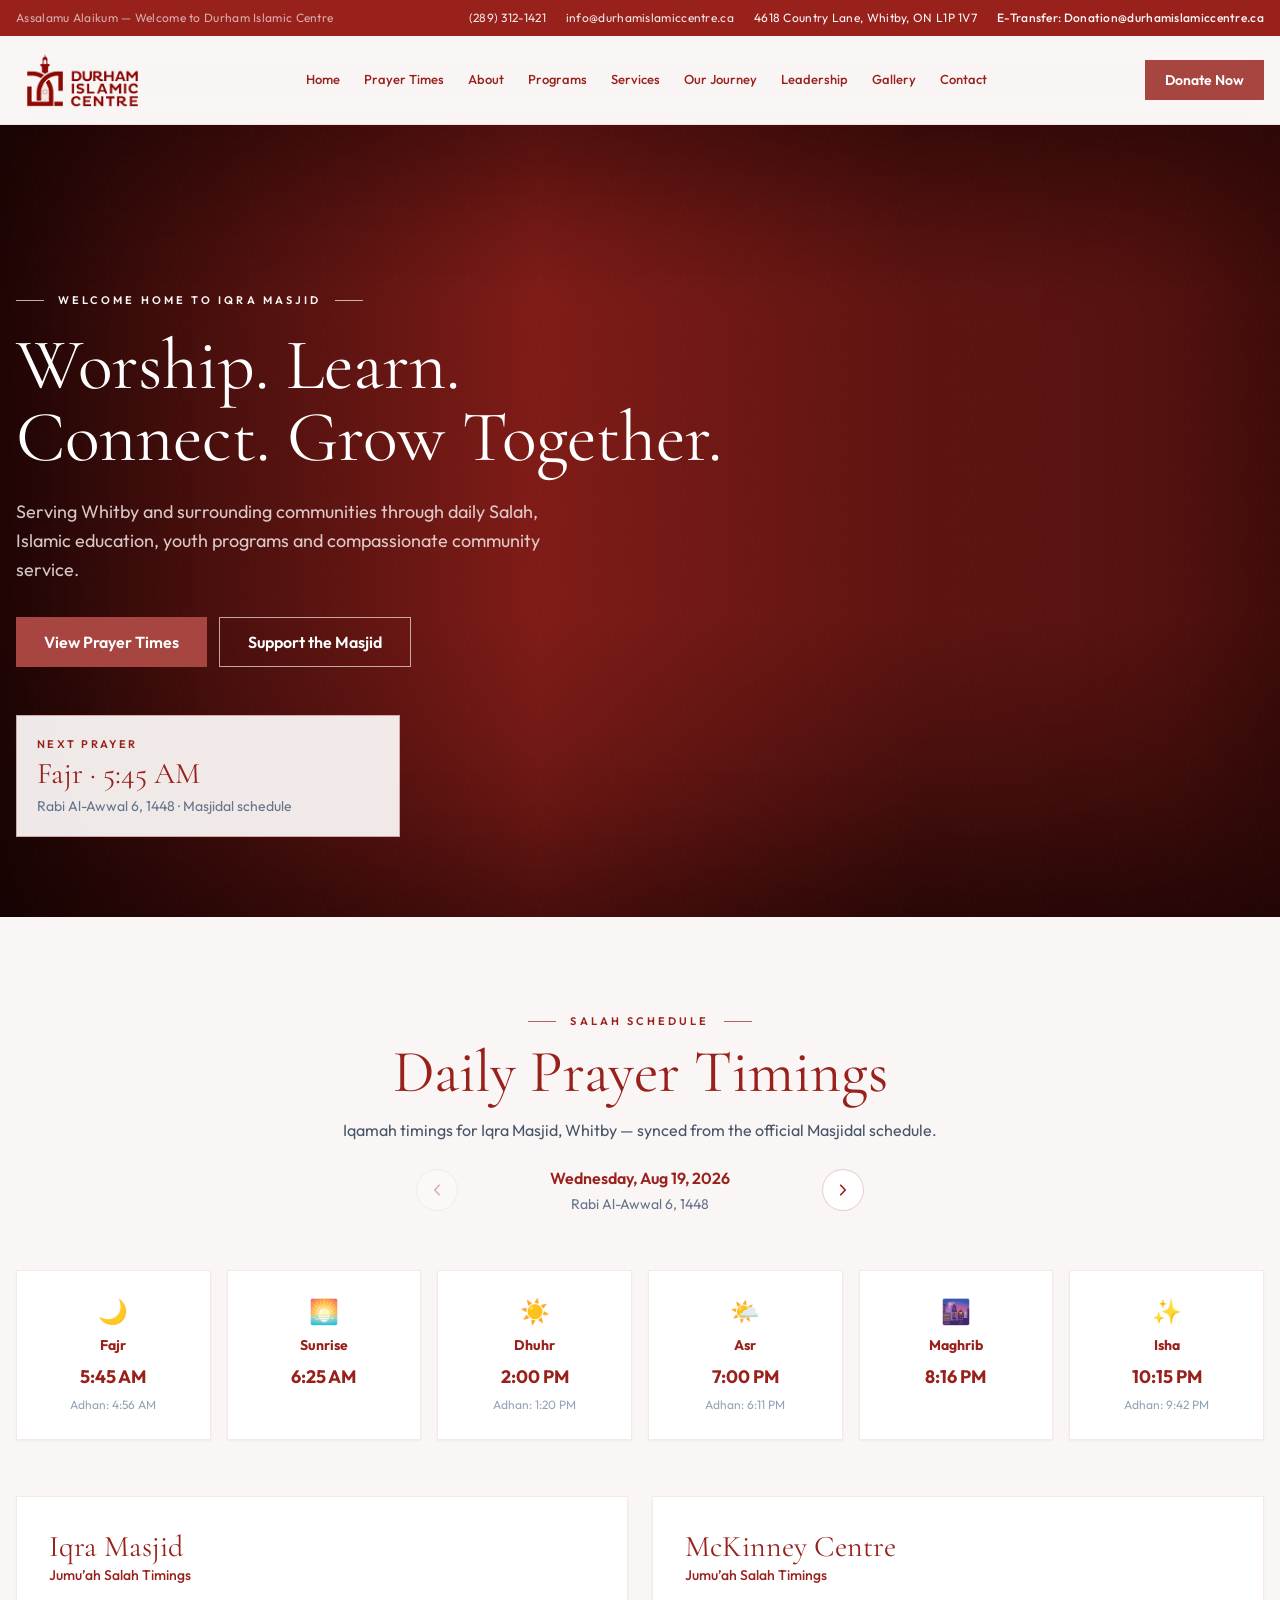
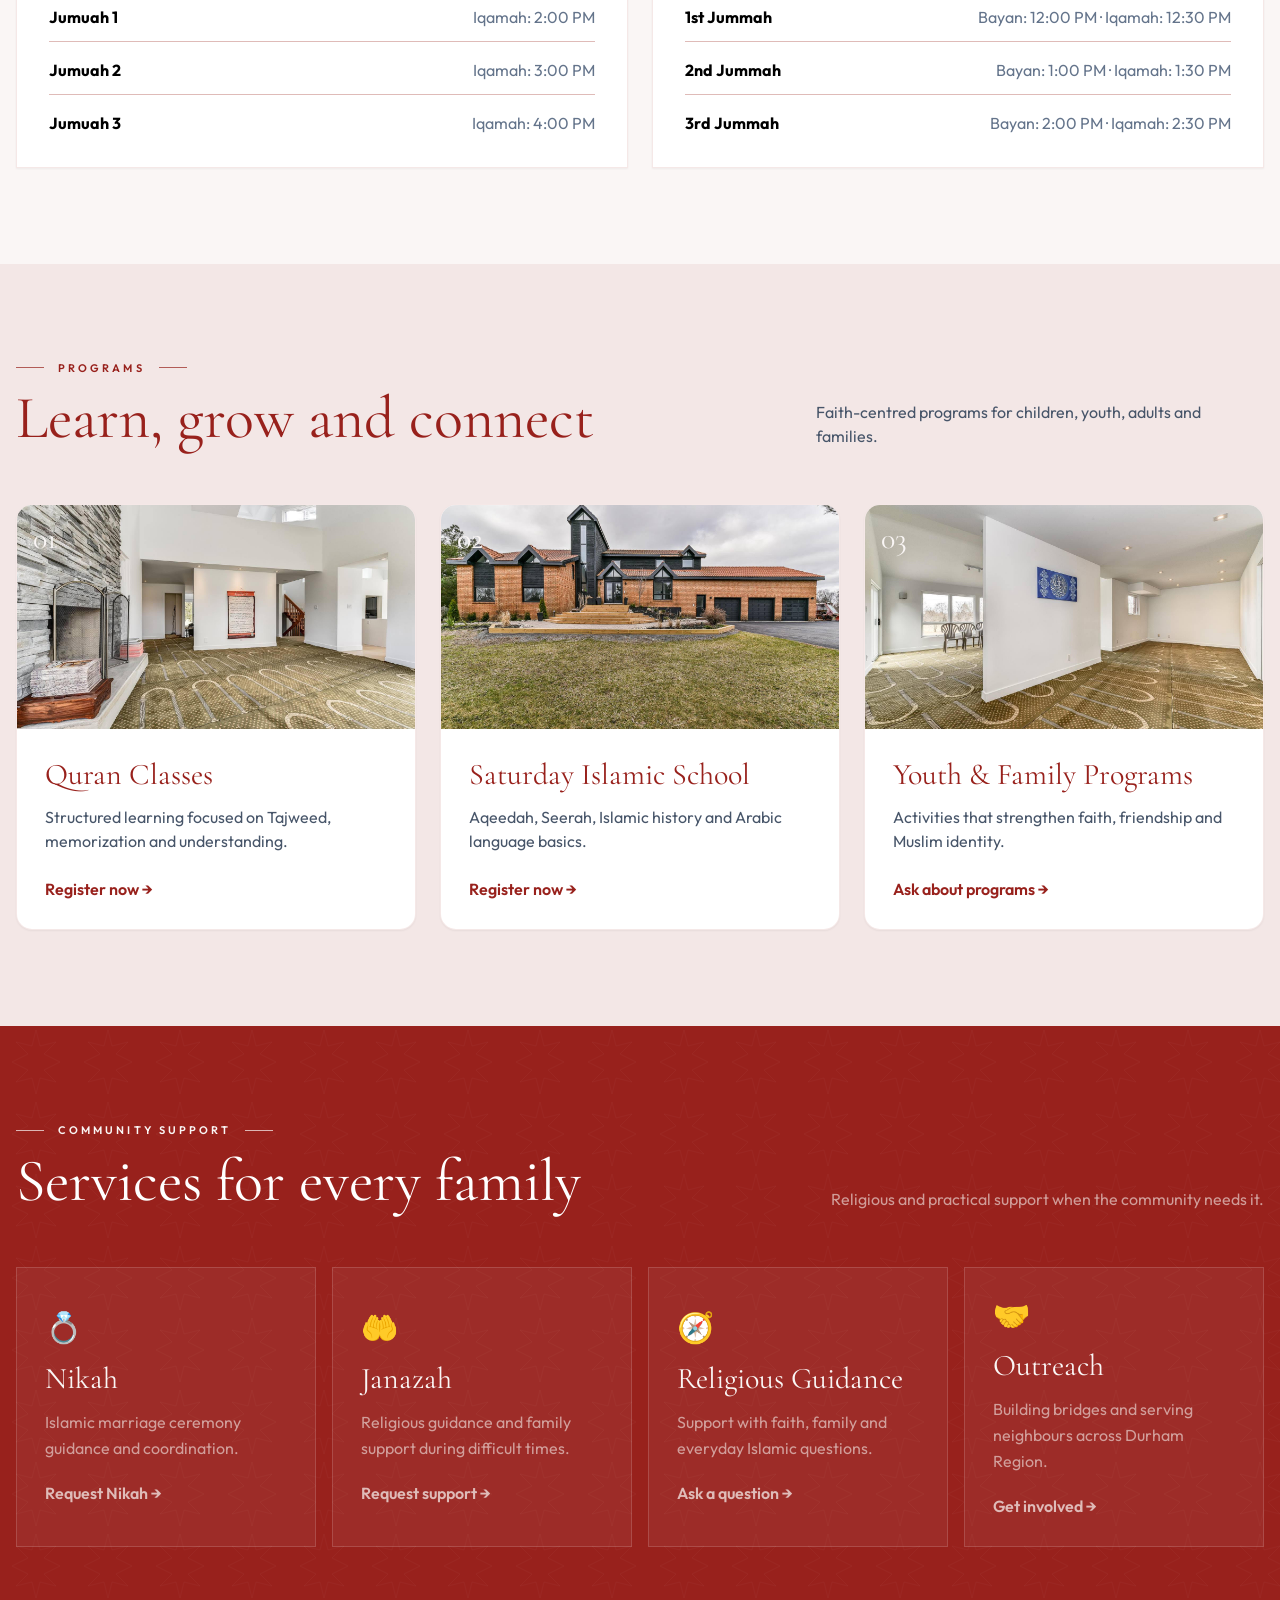
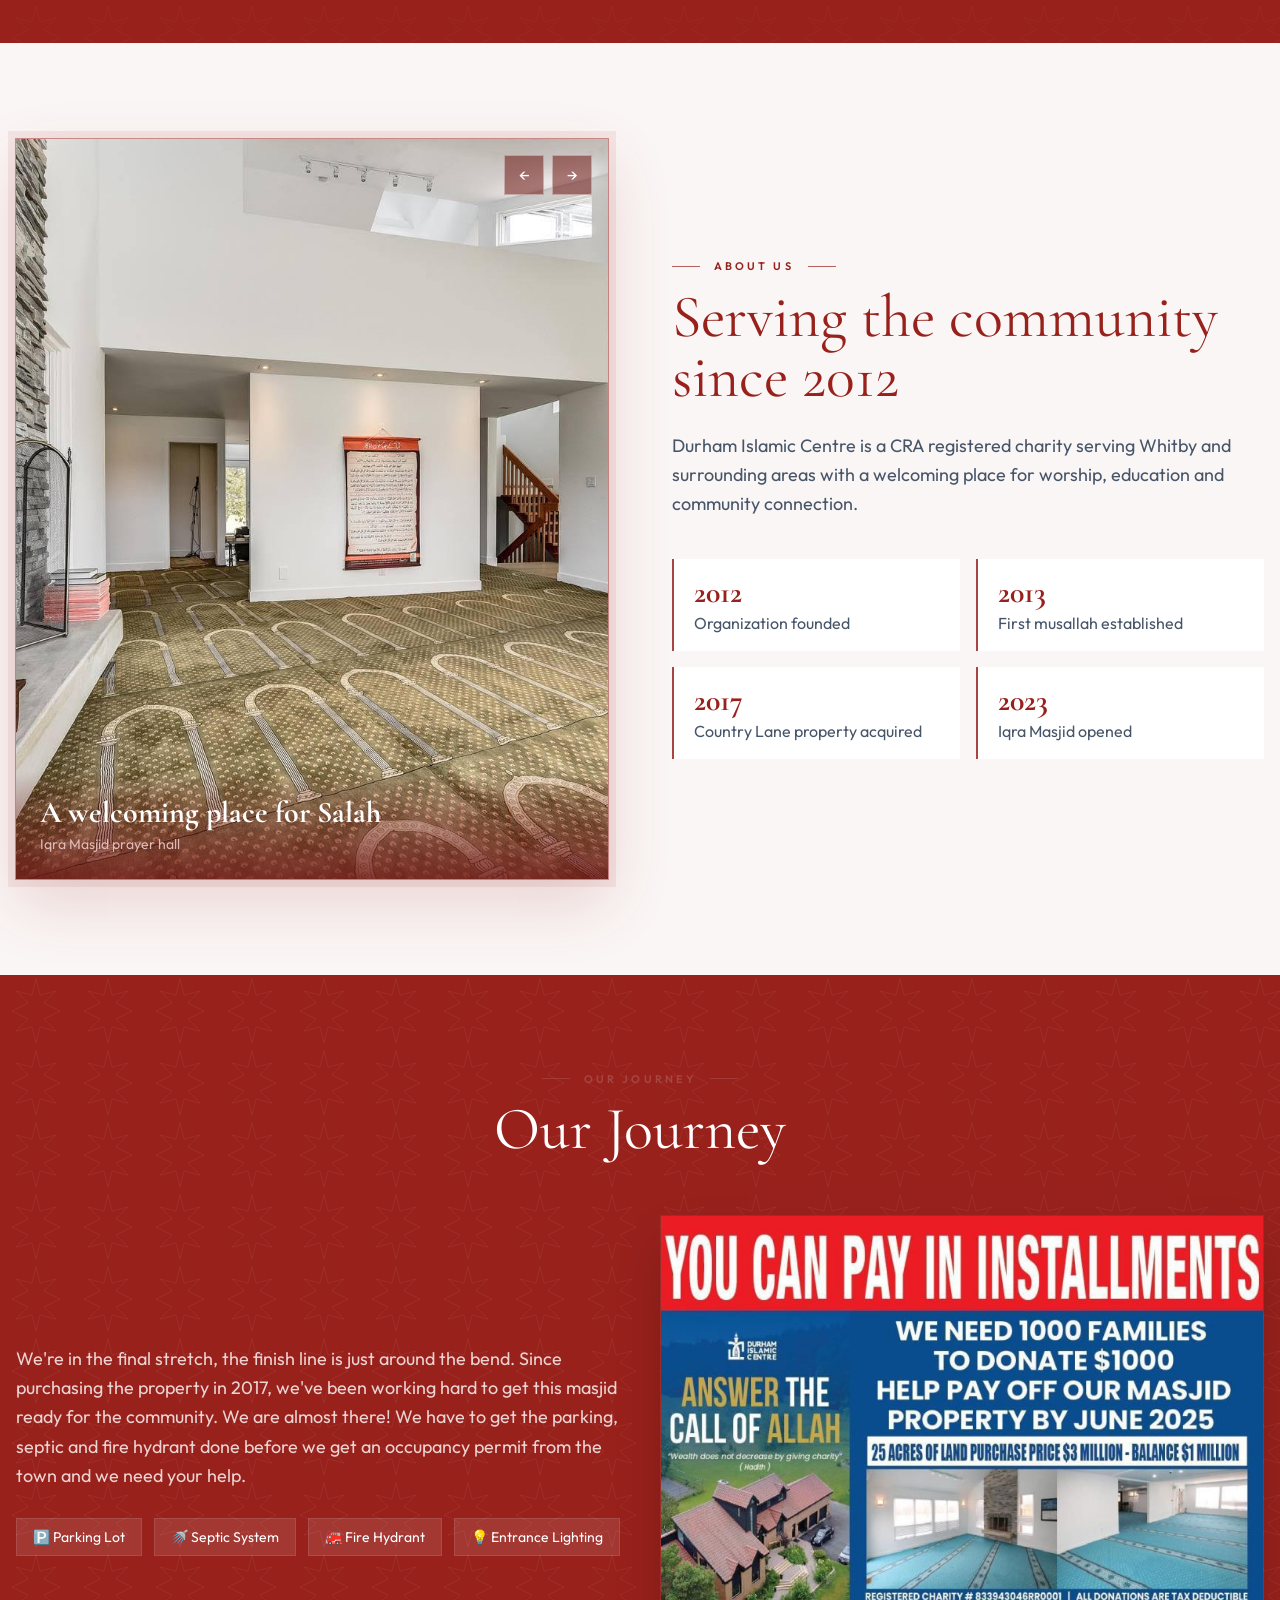
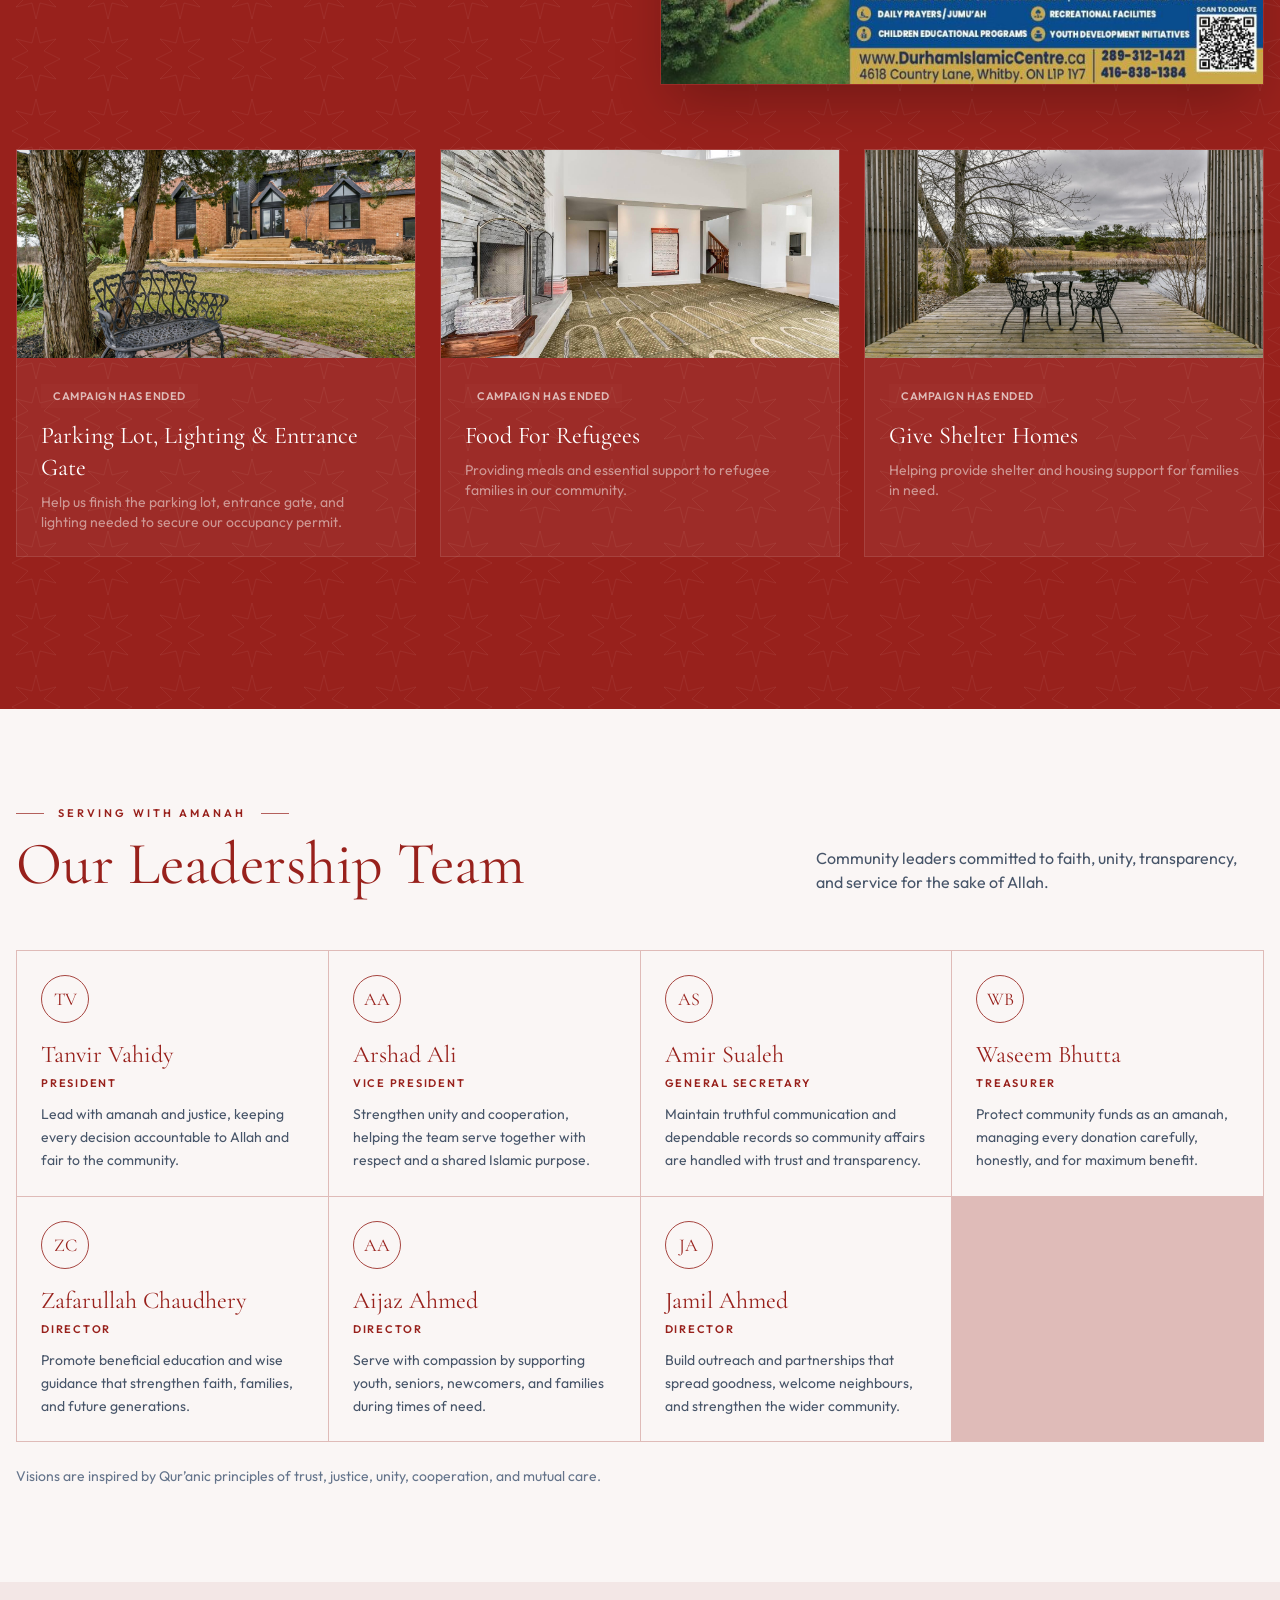
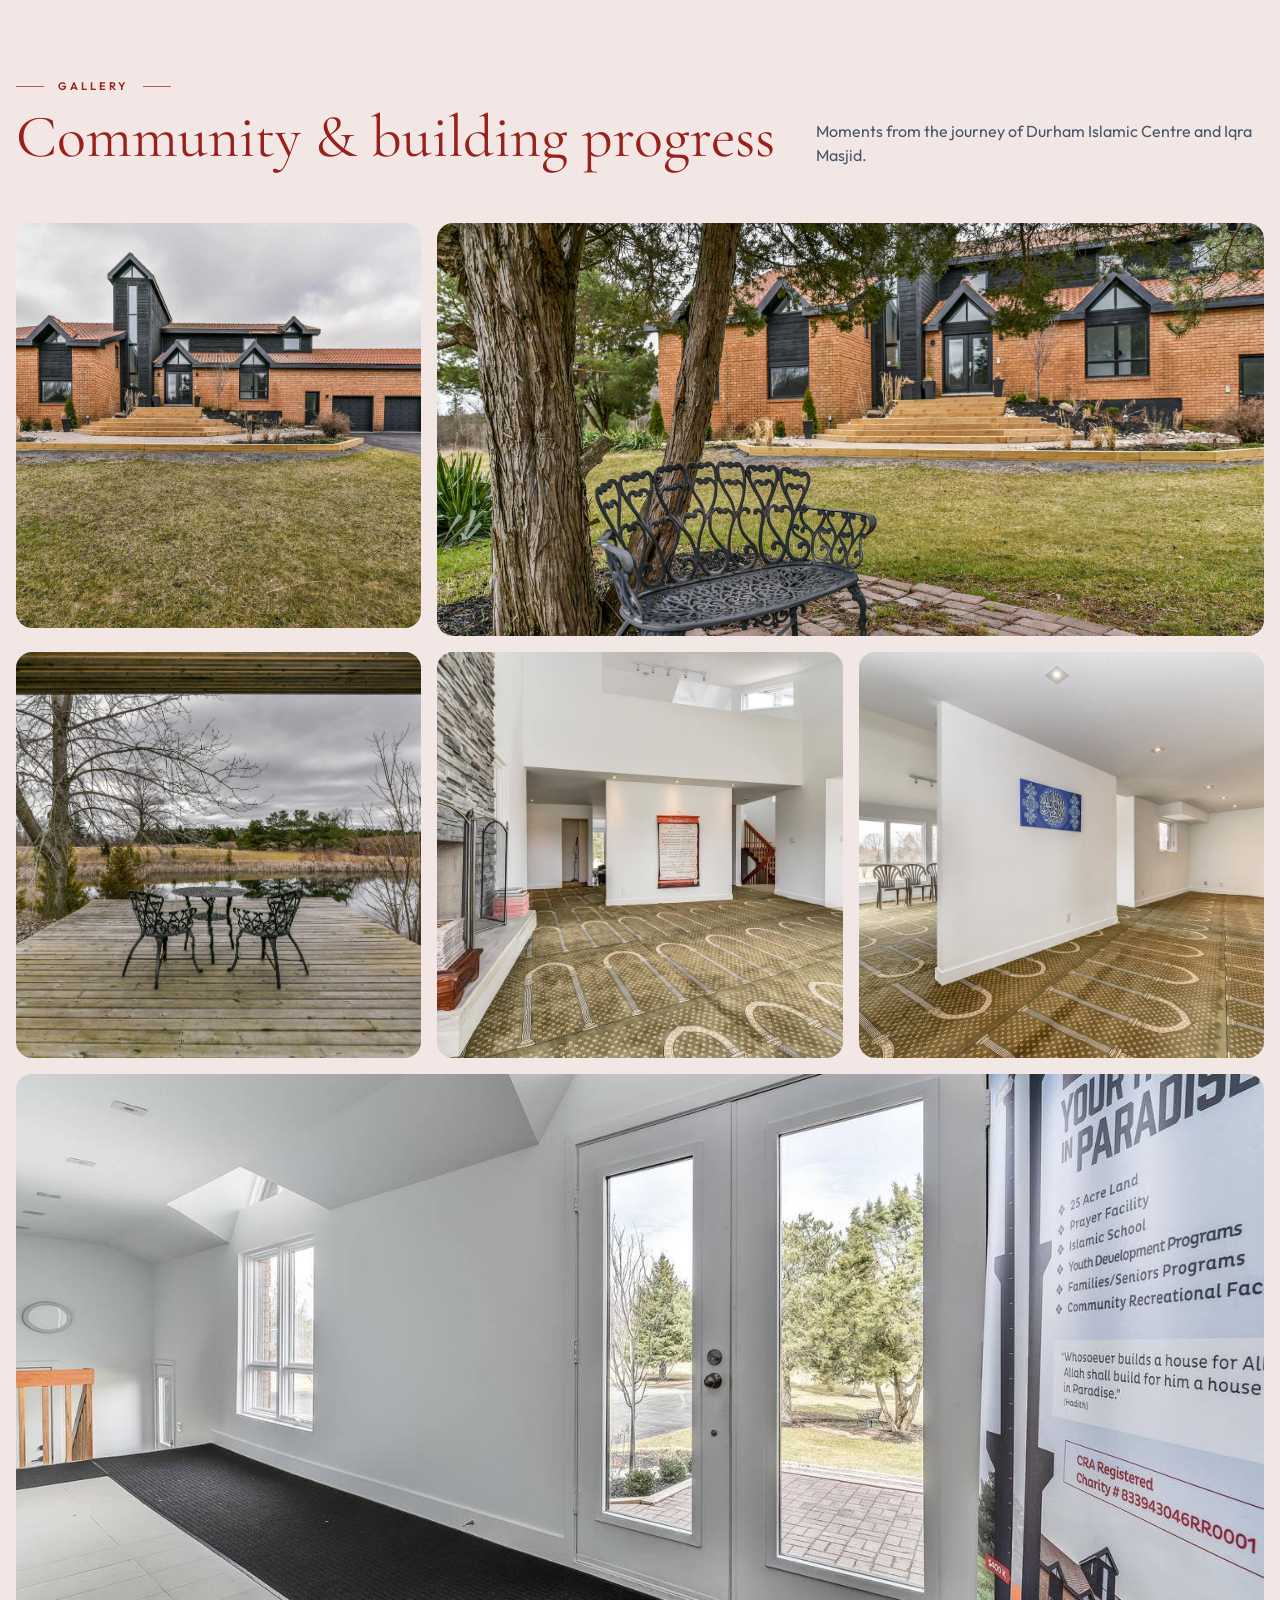
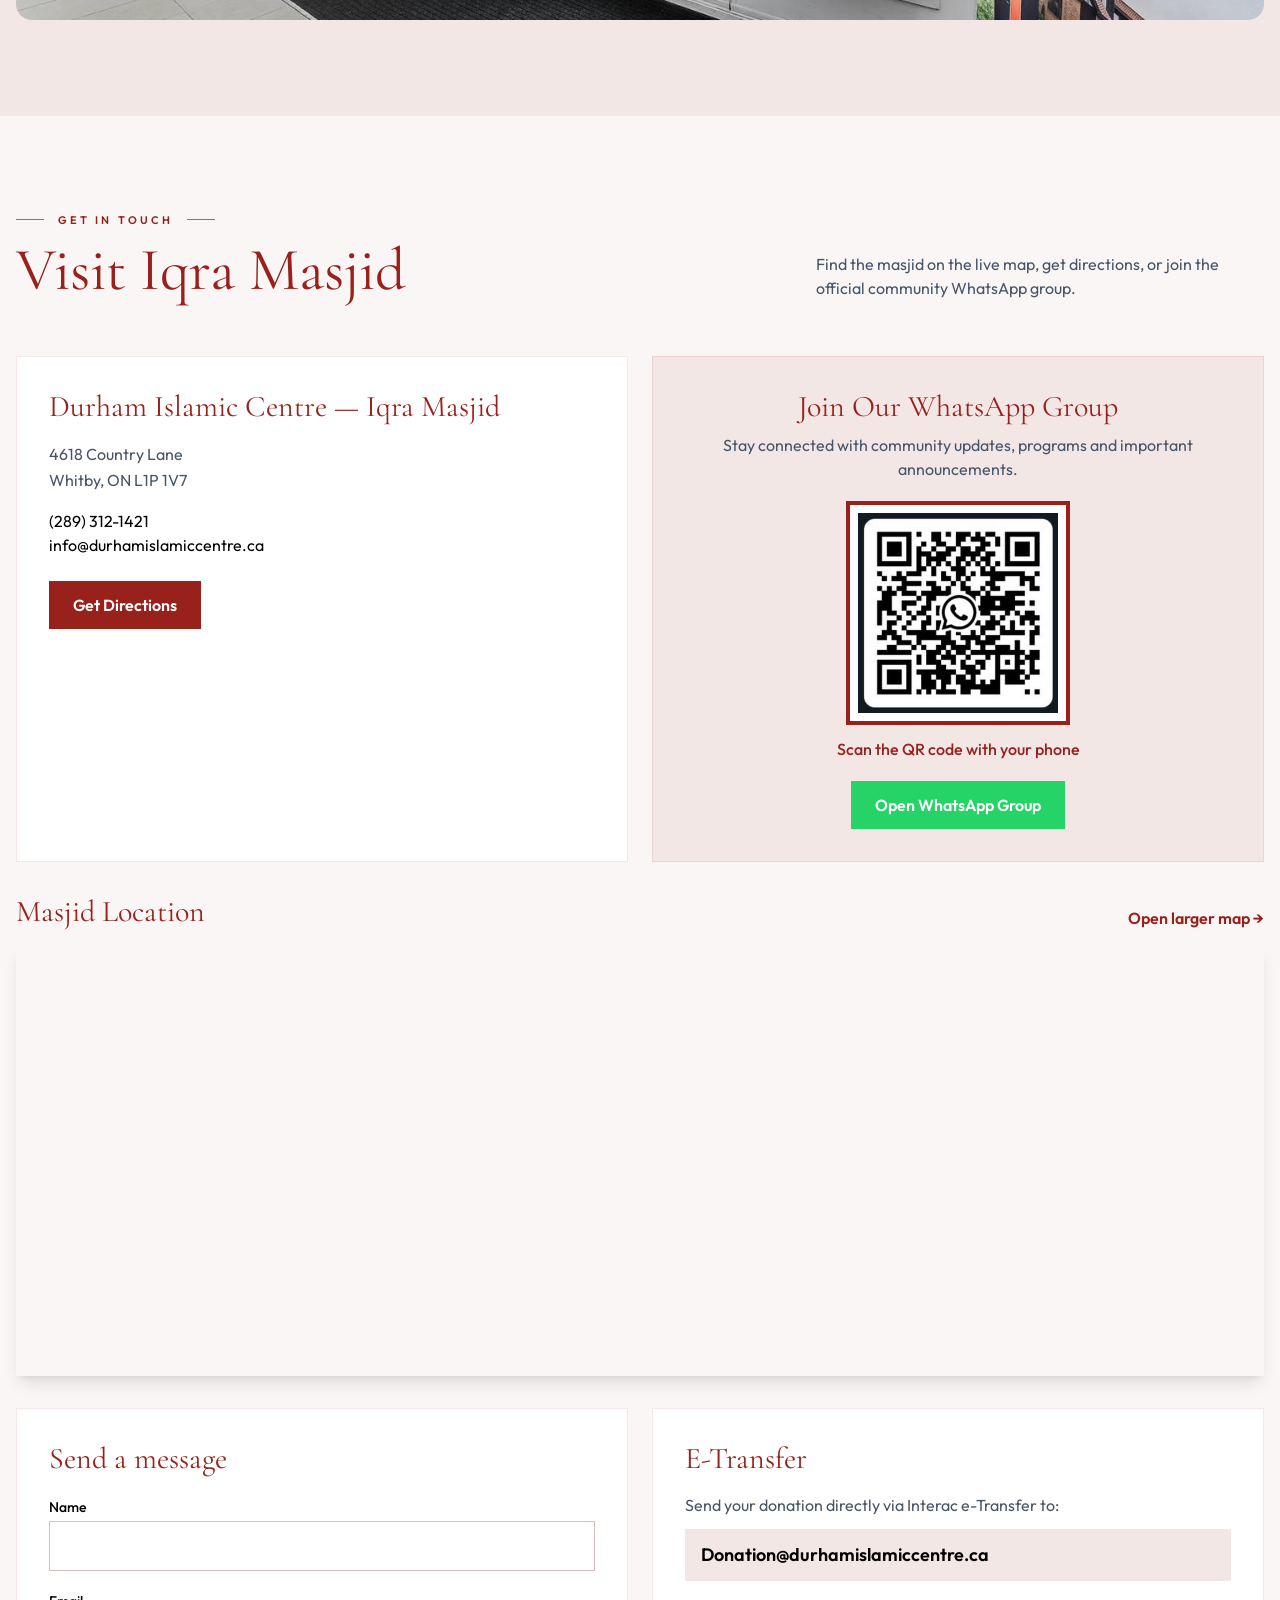
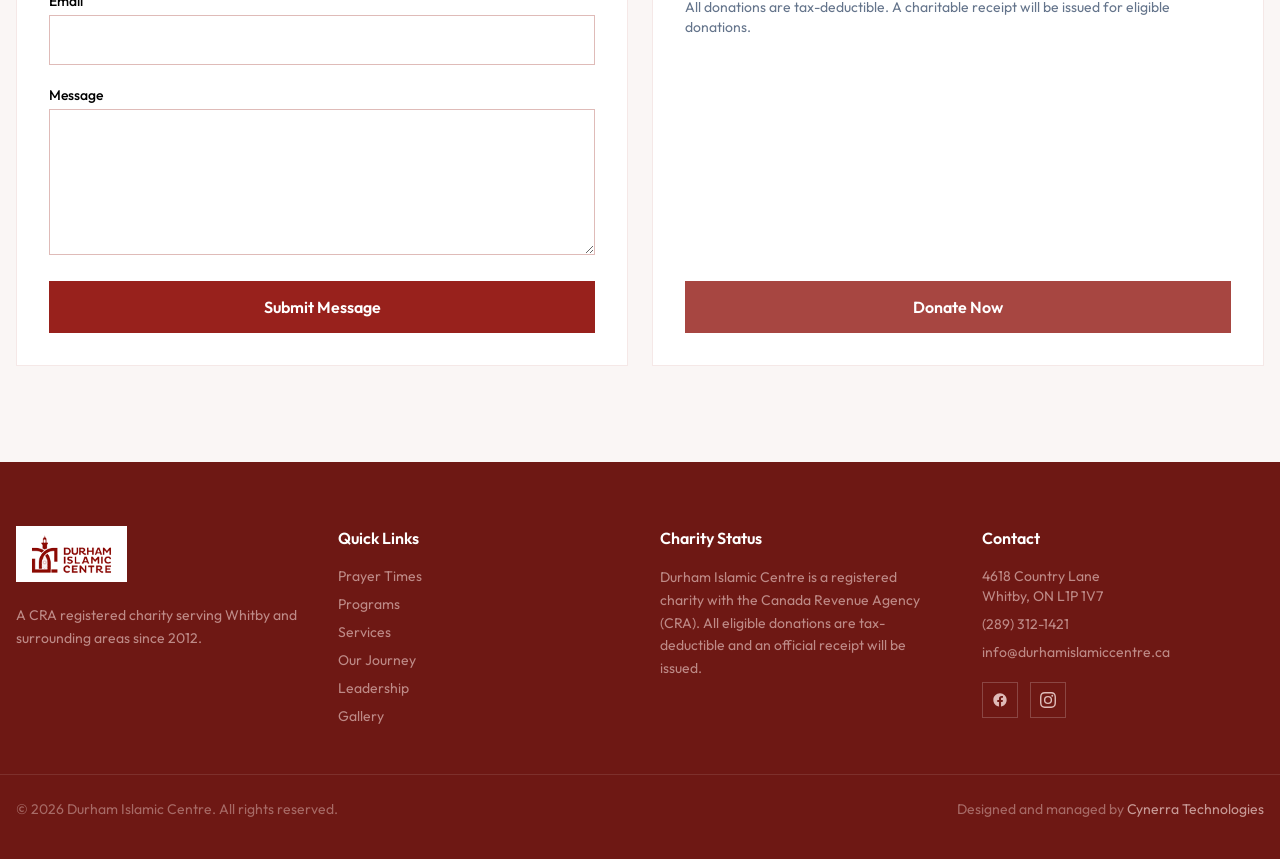
==== commit da2fc62d: "Refactor index.html to update the intro section with an image instead of text for better visual impa" ====
--- a/index.html
+++ b/index.html
@@ -309,8 +309,10 @@
   }
   .intro-gate.hide { opacity: 0; visibility: hidden; pointer-events: none; }
   .intro-arabic {
-    font-family: 'Cormorant Garamond', serif;
-    font-size: clamp(28px, 5vw, 52px);
+    display: block;
+    width: min(92vw, 820px);
+    height: auto;
+    margin-inline: auto;
     animation: rise 1.1s cubic-bezier(.22,1,.36,1) both;
   }
   @keyframes rise {
@@ -447,7 +449,7 @@
 <!-- INTRO -->
 <div class="intro-gate" id="introGate" aria-hidden="true">
   <div class="text-center px-6">
-    <p class="intro-arabic">بِسْمِ ٱللَّٰهِ ٱلرَّحْمَٰنِ ٱلرَّحِيمِ</p>
+    <img class="intro-arabic" src="assets/images/Bismillah.png" alt="بِسْمِ ٱللَّٰهِ ٱلرَّحْمَٰنِ ٱلرَّحِيمِ" />
     <p class="mt-4 text-[11px] tracking-[0.28em] uppercase text-gold-400 font-semibold">Durham Islamic Centre · Iqra Masjid</p>
   </div>
 </div>
@@ -1063,7 +1065,7 @@
         <p class="text-slate-600 mb-3">Send your donation directly via Interac e-Transfer to:</p>
         <p class="font-semibold text-lg bg-ivory-100 px-4 py-3 break-all">Donation@durhamislamiccentre.ca</p>
         <p class="text-slate-500 text-sm mt-4">All donations are tax-deductible. A charitable receipt will be issued for eligible donations.</p>
-        <a href="mailto:Donation@durhamislamiccentre.ca" class="mt-auto pt-6 inline-flex justify-center bg-gold-400 hover:bg-gold-500 text-white font-semibold px-6 py-3 transition">Donate Now</a>
+        <a href="mailto:Donation@durhamislamiccentre.ca" class="mt-auto w-full inline-flex items-center justify-center text-center bg-gold-400 hover:bg-gold-500 text-white font-semibold py-3.5 transition">Donate Now</a>
       </div>
     </div>
   </div>
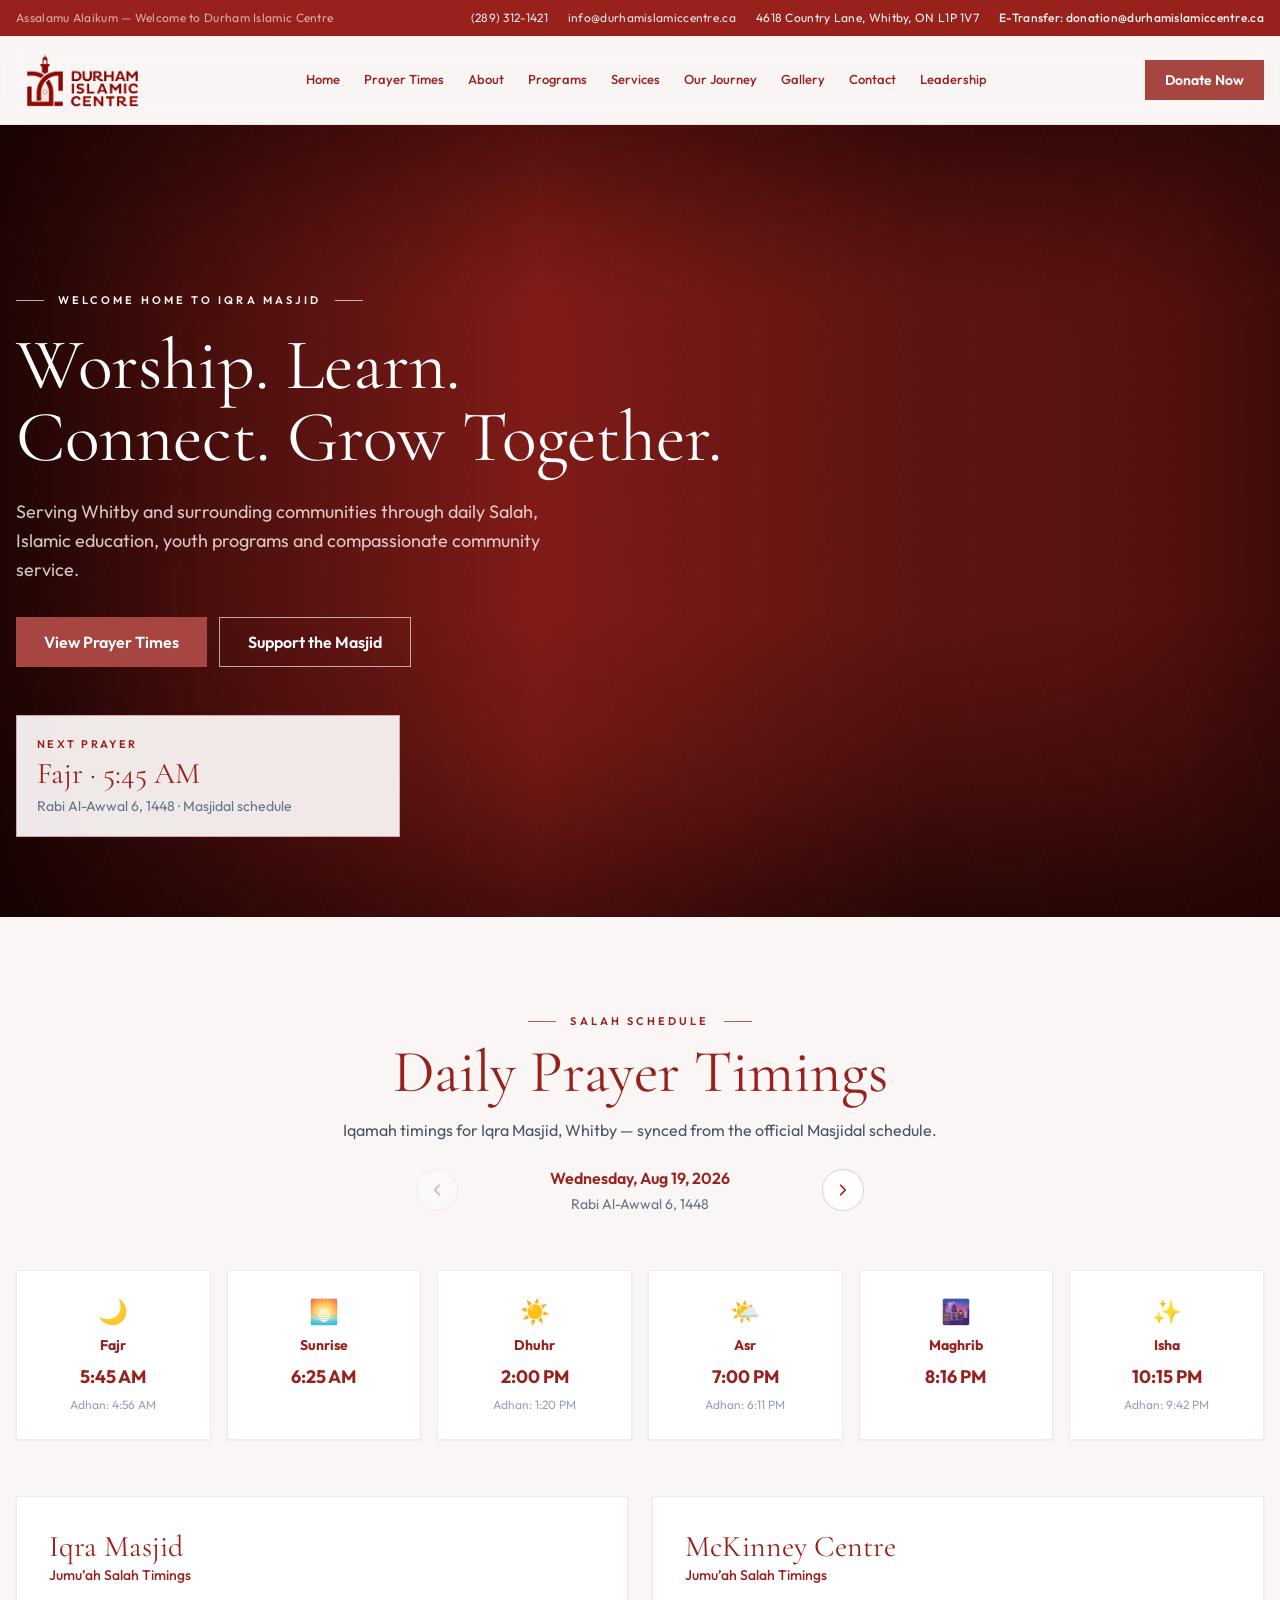
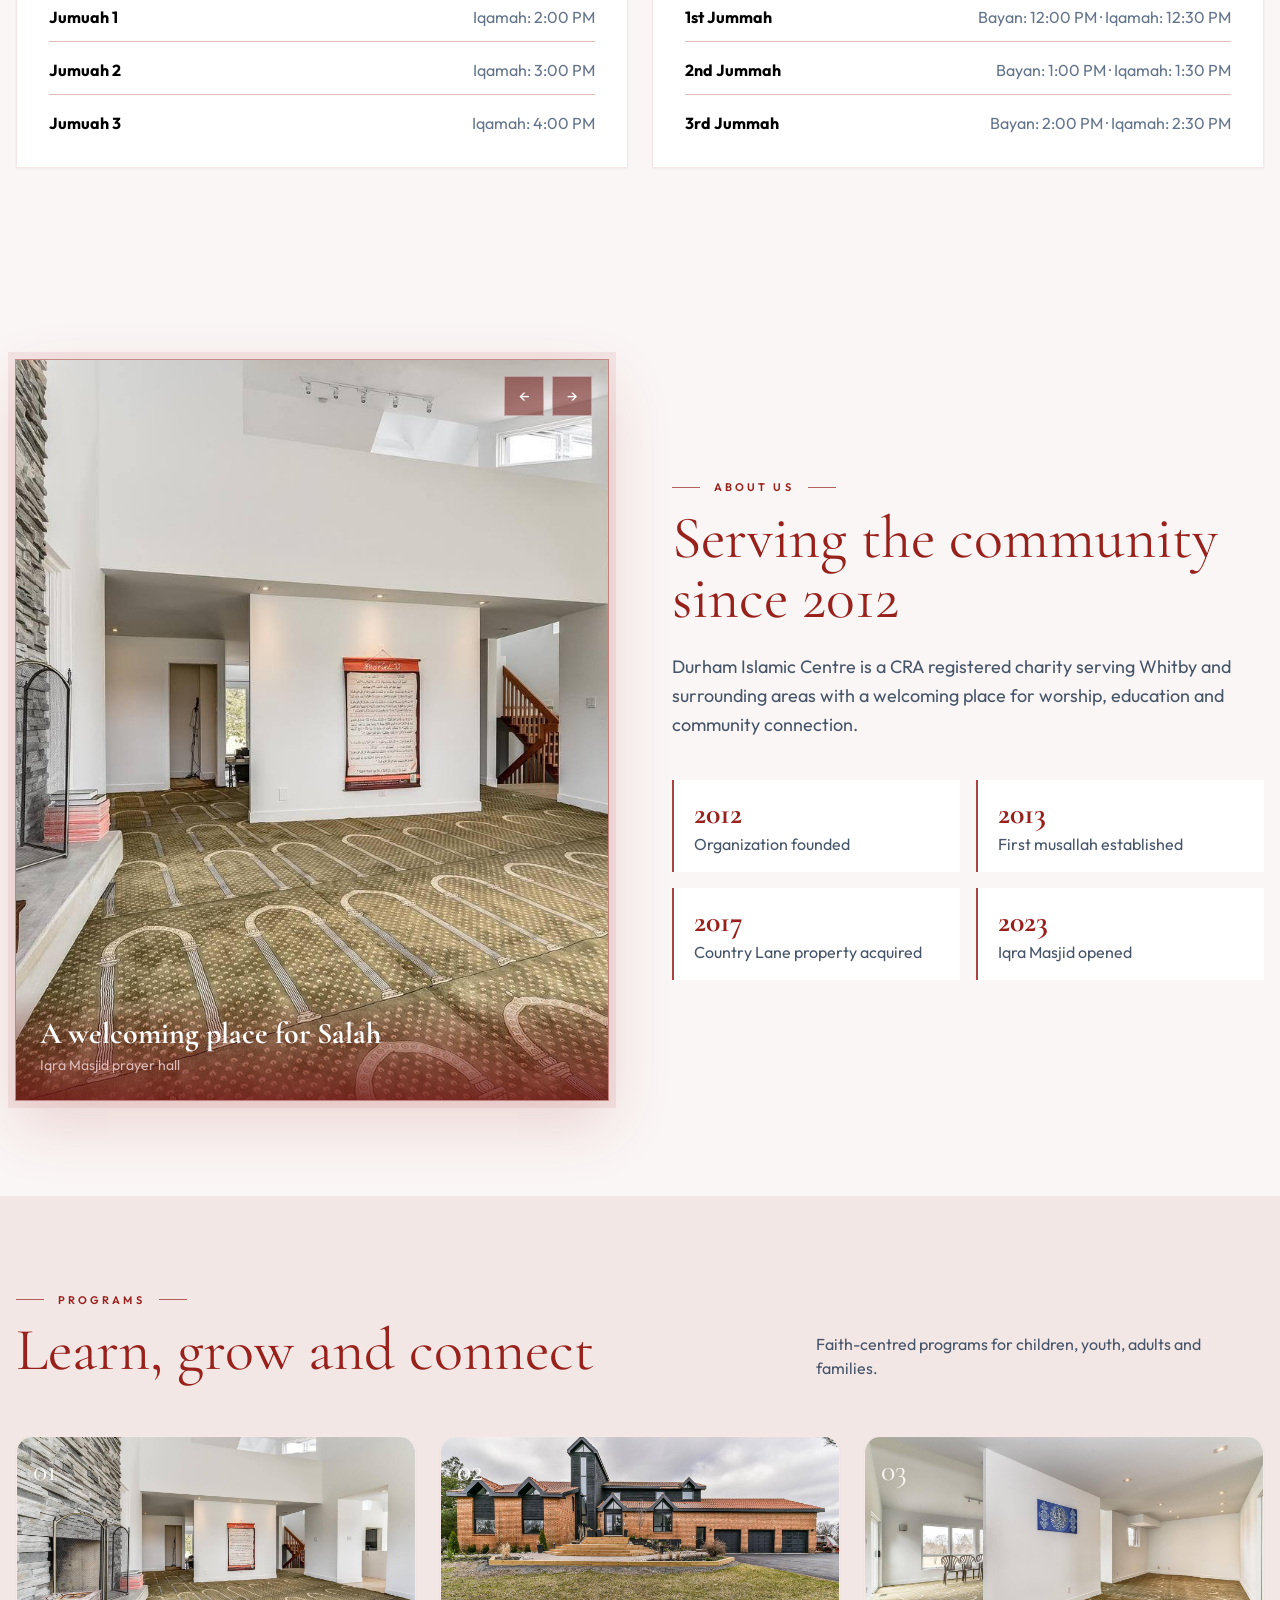
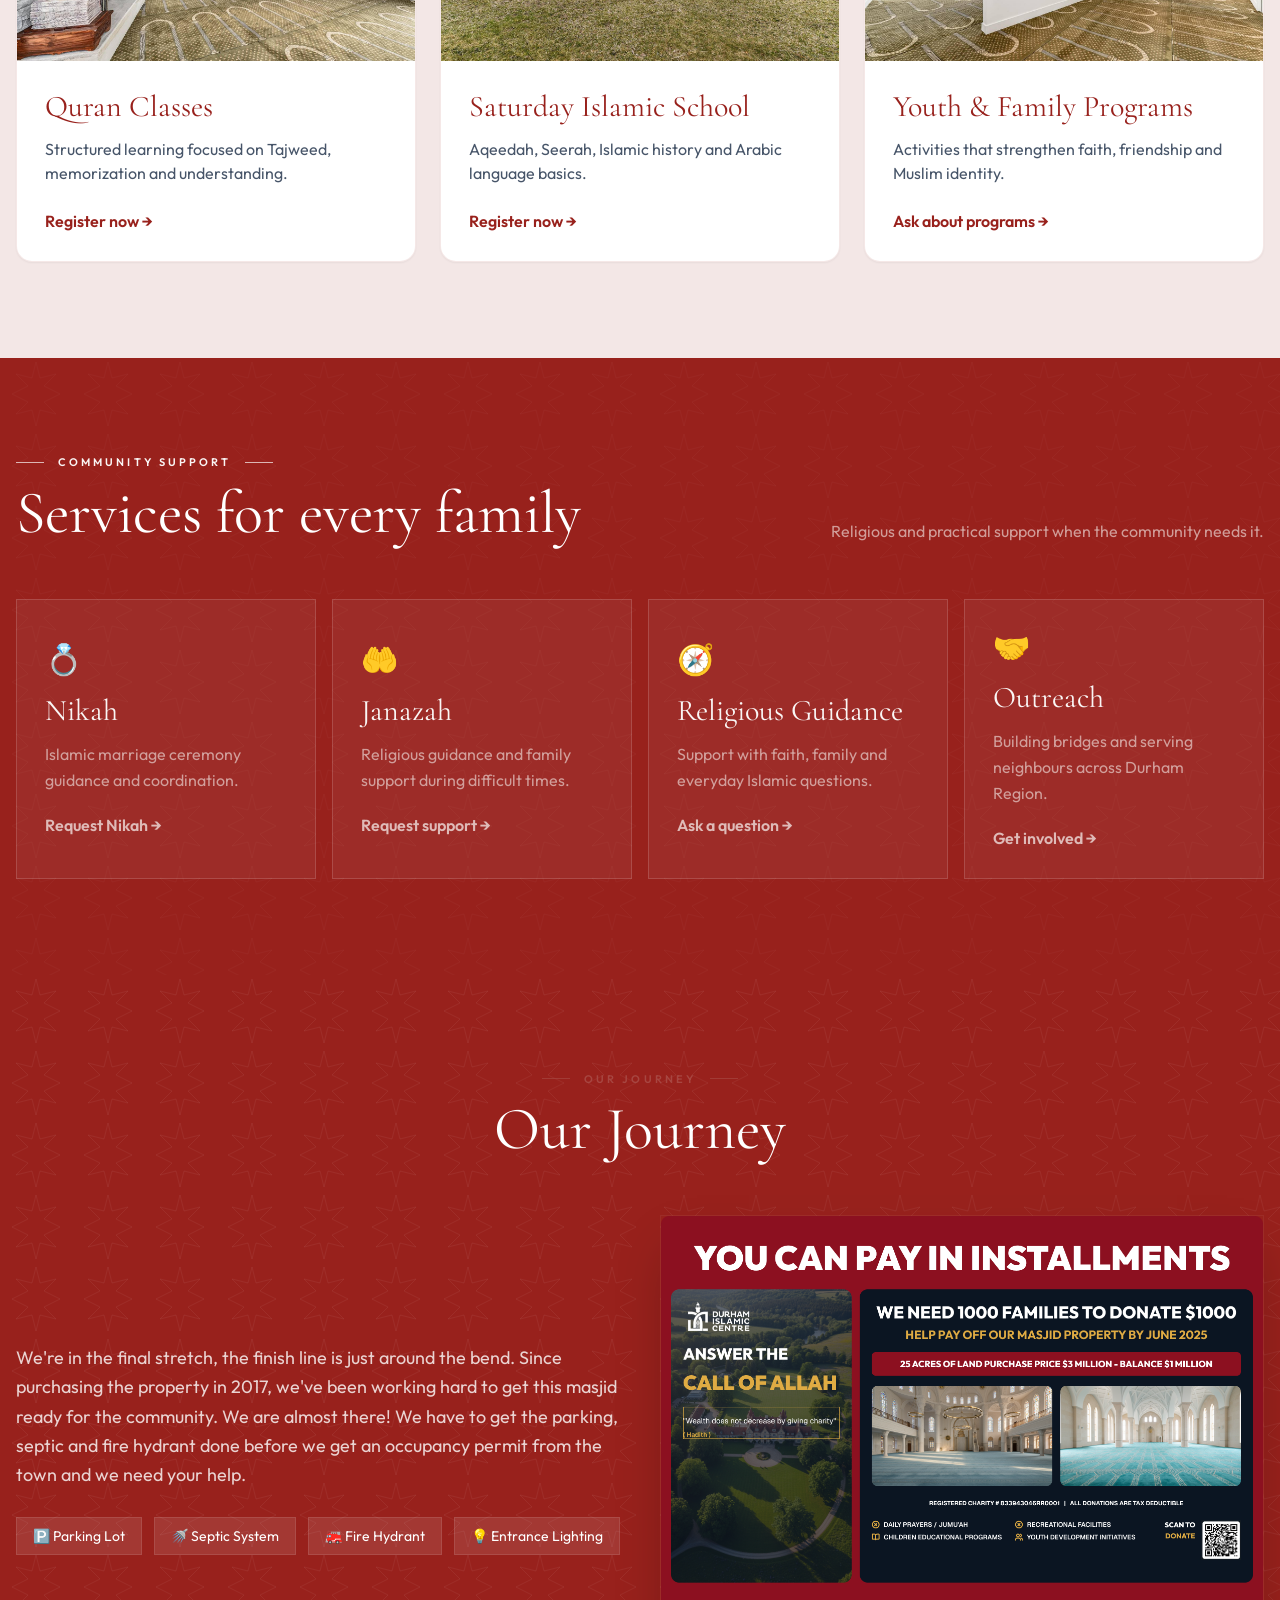
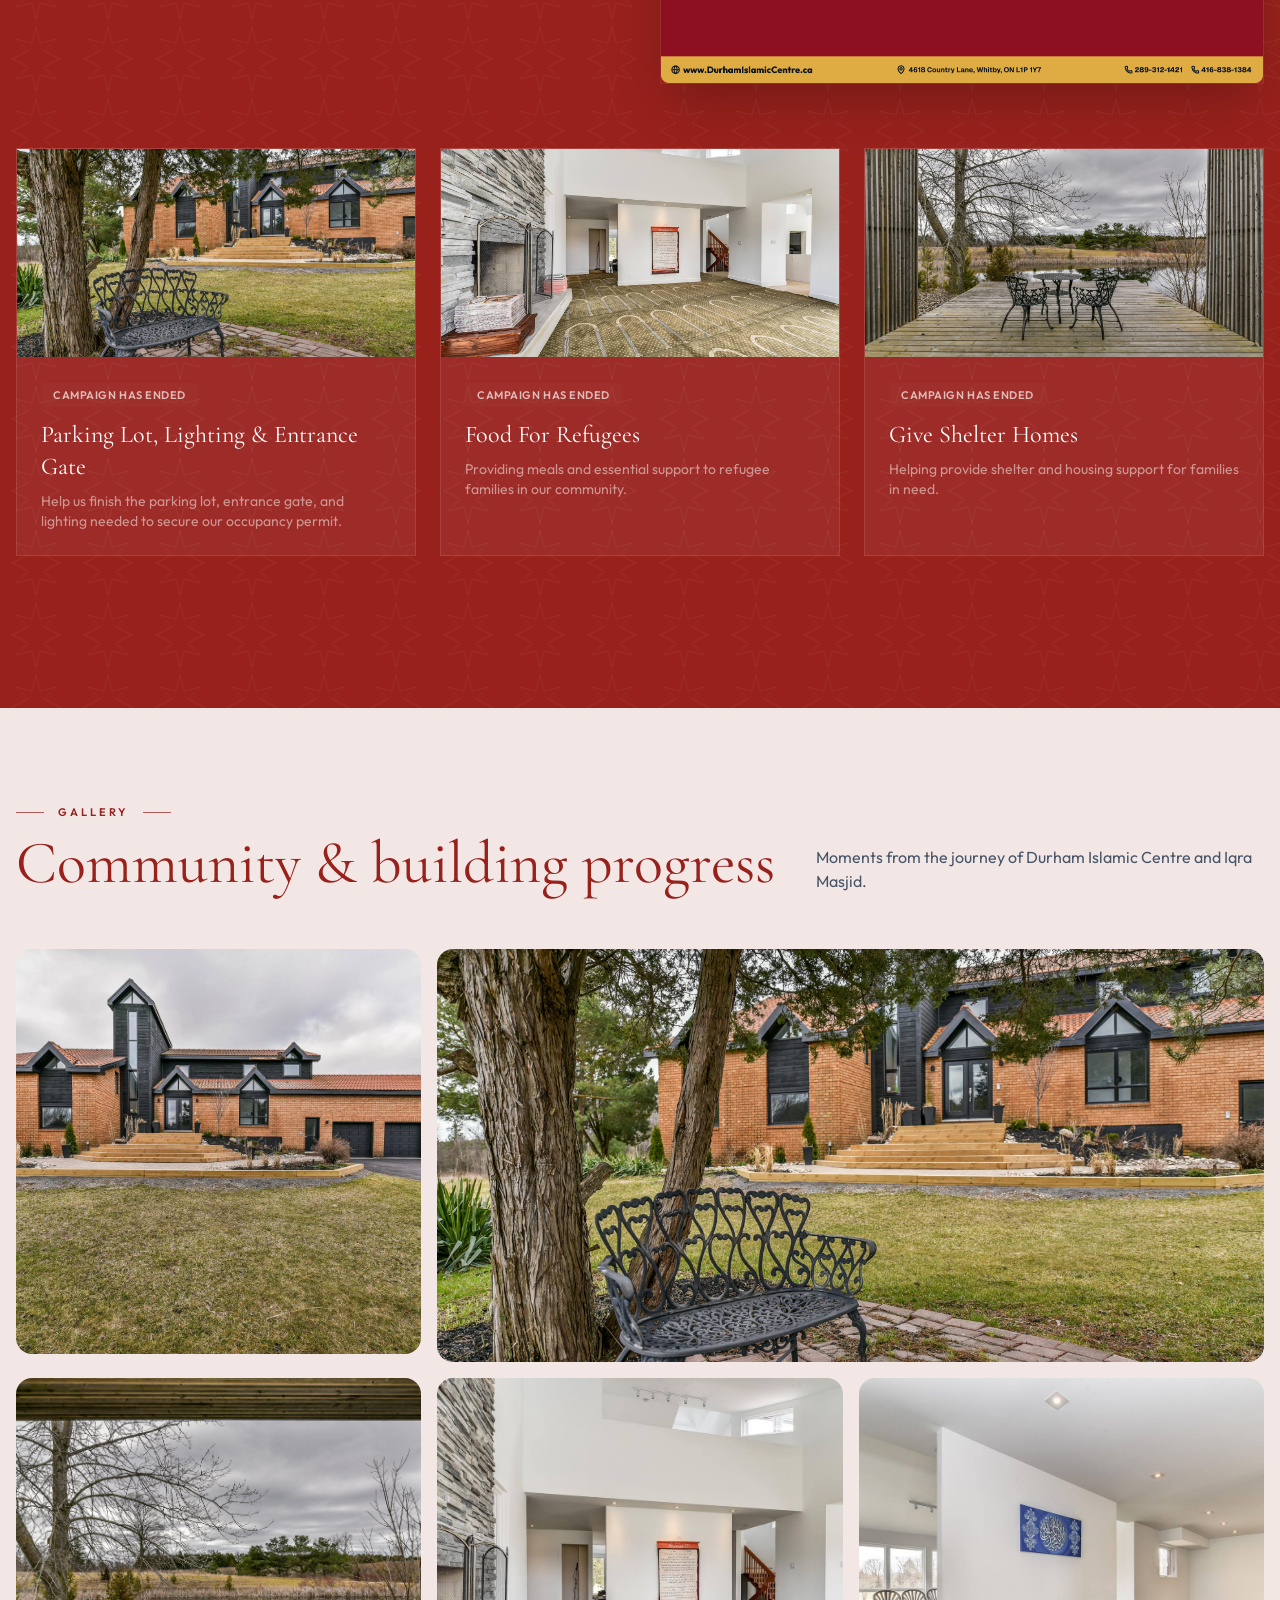
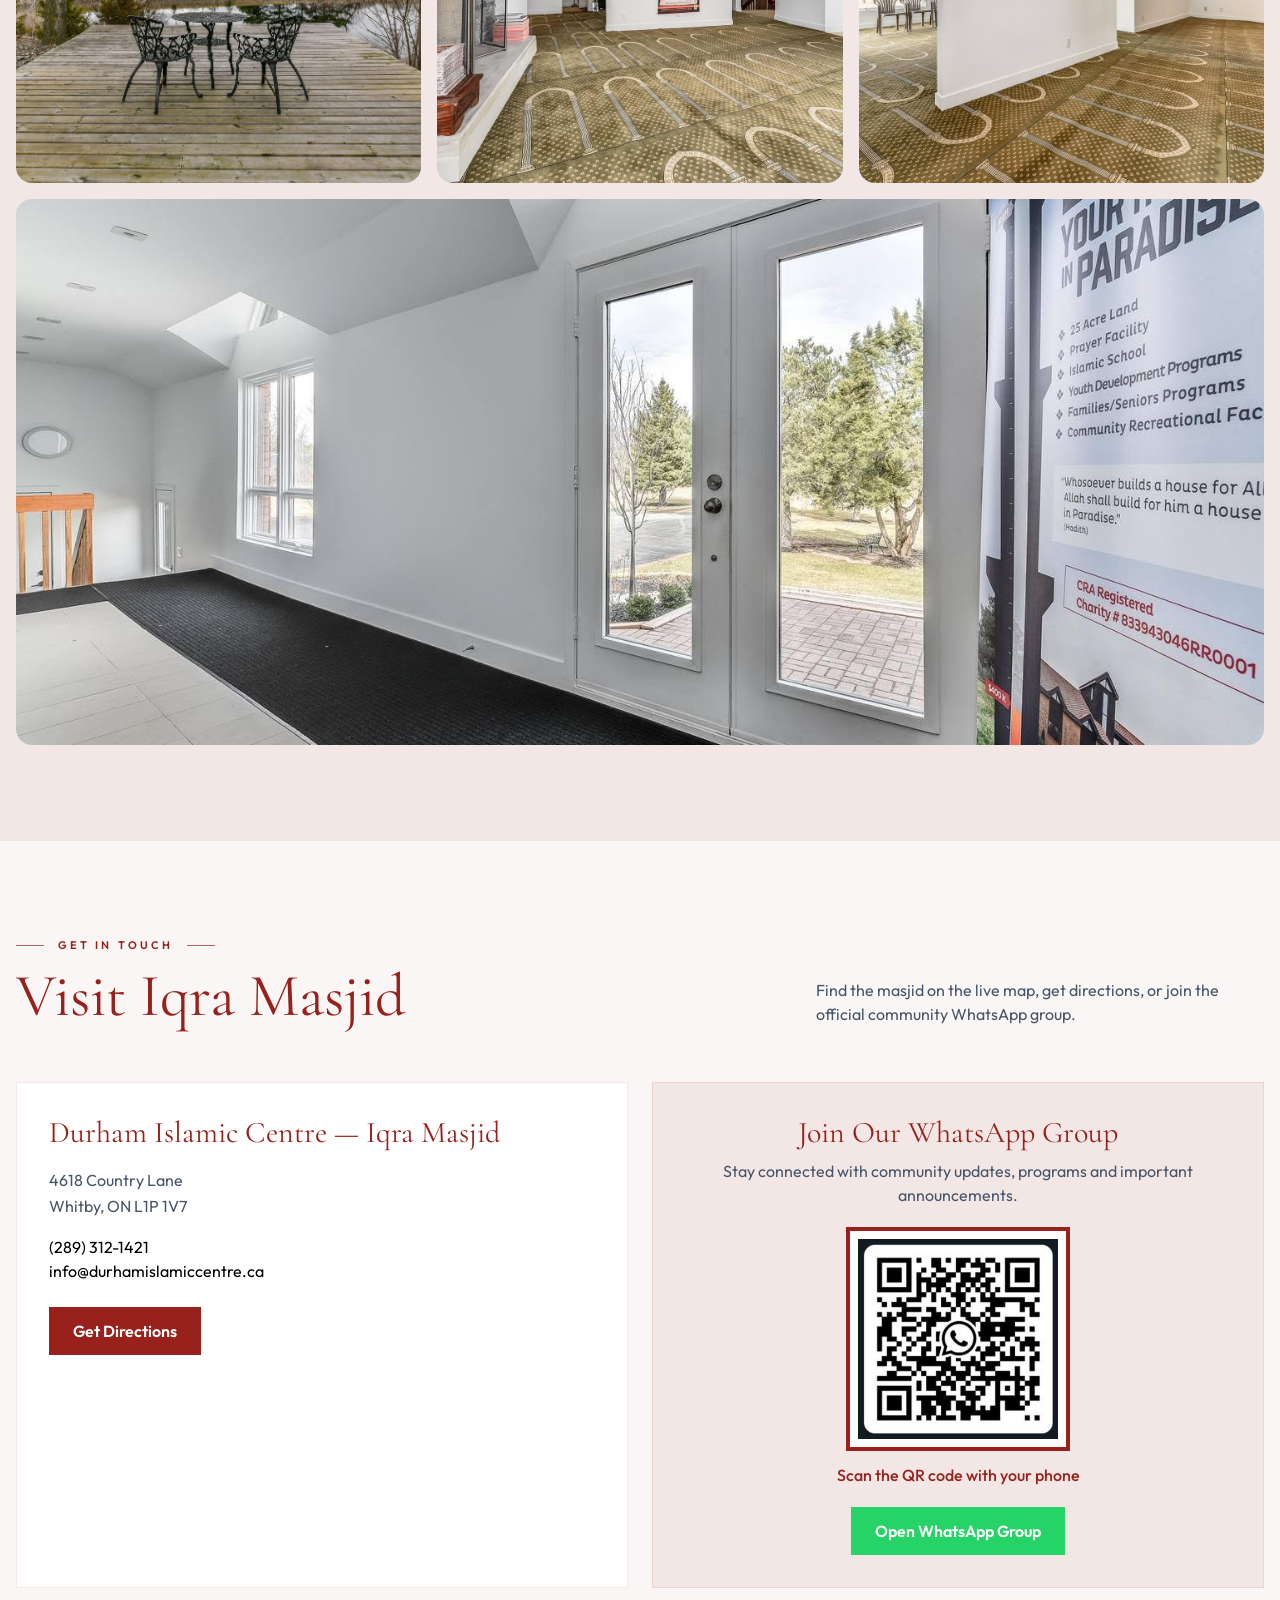
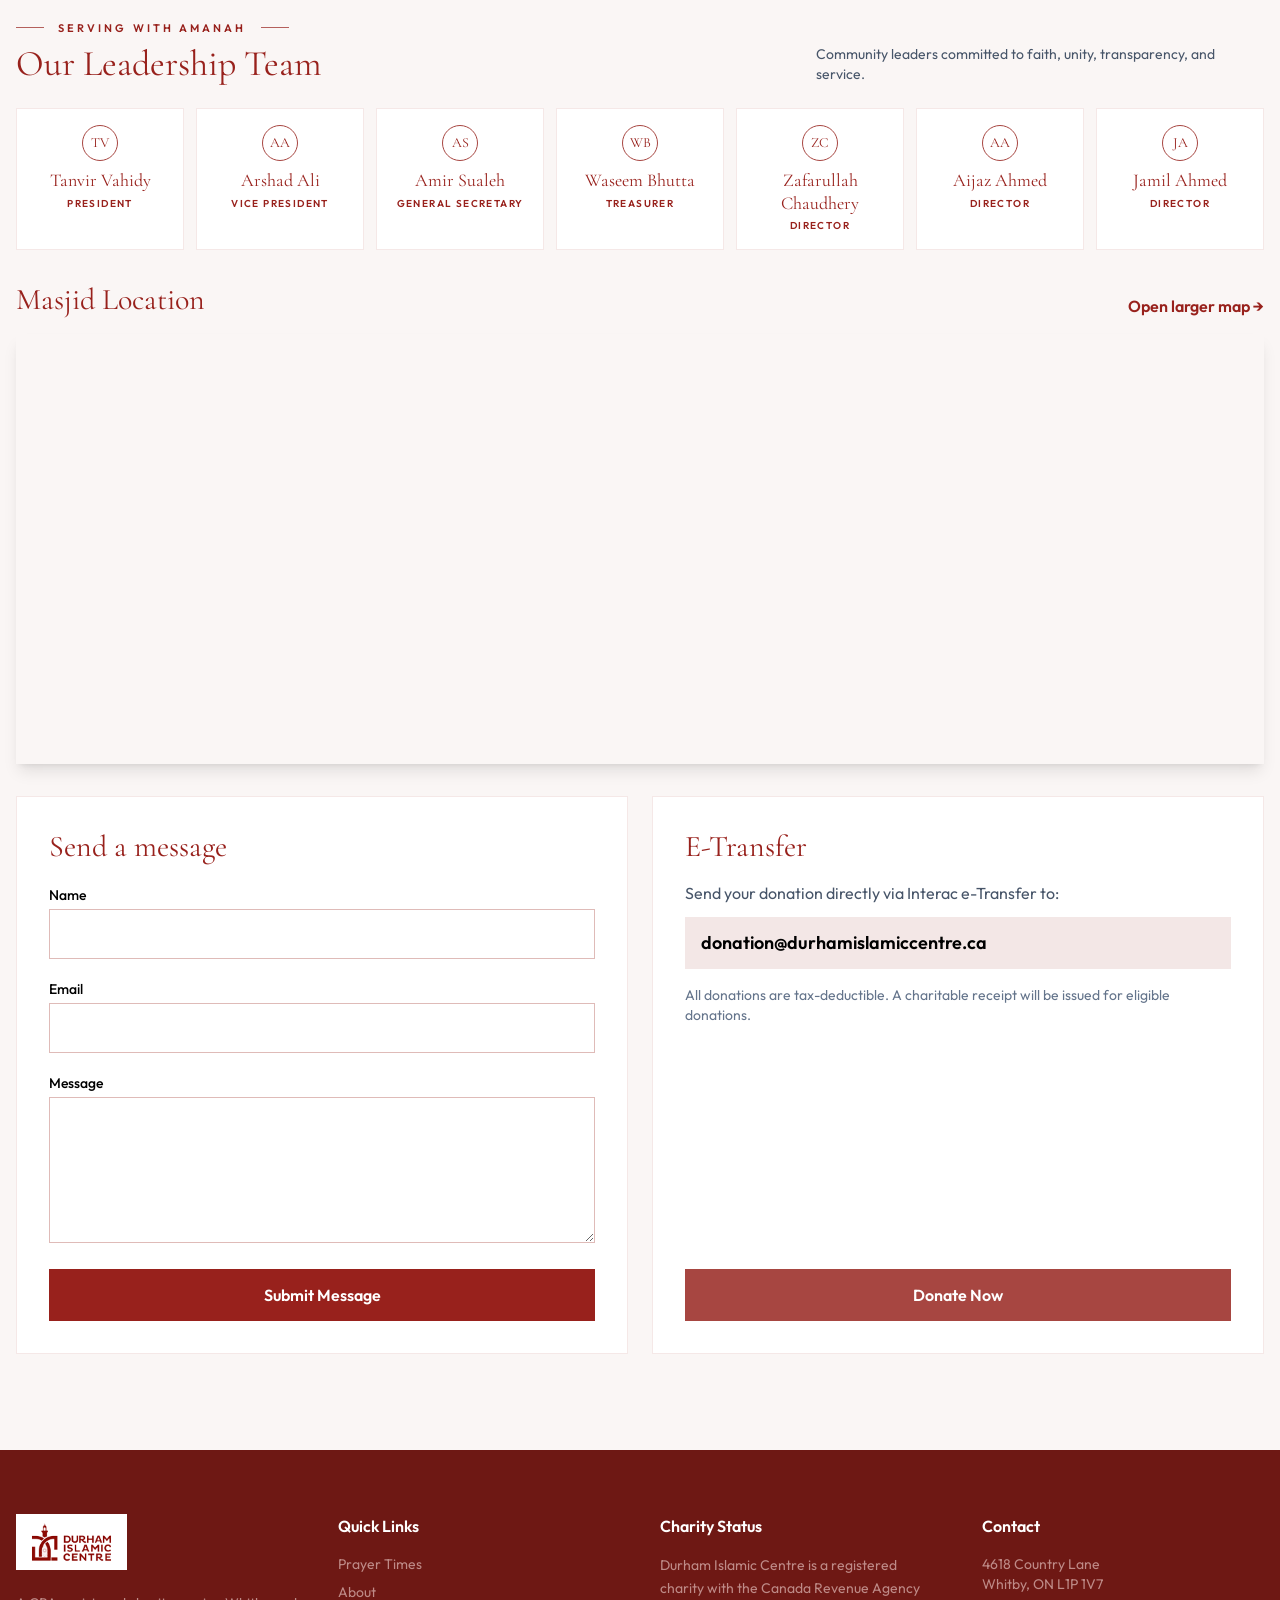
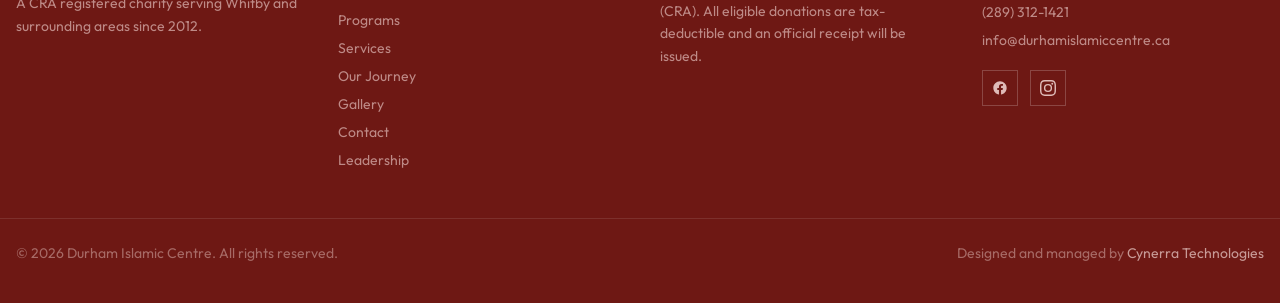
==== commit 600d2f6e: "Update email address format in multiple campaign pages and index.html for consistency. Add new 'Abou" ====
--- a/index.html
+++ b/index.html
@@ -462,7 +462,7 @@
       <a href="tel:+12893121421" class="hover:text-gold-400 transition">(289) 312-1421</a>
       <a href="mailto:info@durhamislamiccentre.ca" class="hidden sm:inline hover:text-gold-400 transition">info@durhamislamiccentre.ca</a>
       <span class="hidden lg:inline text-ivory-50">4618 Country Lane, Whitby, ON L1P 1V7</span>
-      <span class="text-ivory-50 font-medium">E-Transfer: Donation@durhamislamiccentre.ca</span>
+      <span class="text-ivory-50 font-medium">E-Transfer: donation@durhamislamiccentre.ca</span>
     </div>
   </div>
 </div>
@@ -481,9 +481,9 @@
       <li><a href="#programs" class="nav-link">Programs</a></li>
       <li><a href="#services" class="nav-link">Services</a></li>
       <li><a href="#journey" class="nav-link">Our Journey</a></li>
-      <li><a href="#leadership" class="nav-link">Leadership</a></li>
       <li><a href="#gallery" class="nav-link">Gallery</a></li>
       <li><a href="#contact" class="nav-link">Contact</a></li>
+      <li><a href="#leadership" class="nav-link">Leadership</a></li>
     </ul>
 
     <div class="flex items-center gap-2 sm:gap-3 shrink-0">
@@ -511,9 +511,9 @@
       <li><a href="#programs" class="mobile-nav-link">Programs</a></li>
       <li><a href="#services" class="mobile-nav-link">Services</a></li>
       <li><a href="#journey" class="mobile-nav-link">Our Journey</a></li>
-      <li><a href="#leadership" class="mobile-nav-link">Leadership</a></li>
       <li><a href="#gallery" class="mobile-nav-link">Gallery</a></li>
       <li><a href="#contact" class="mobile-nav-link">Contact</a></li>
+      <li><a href="#leadership" class="mobile-nav-link">Leadership</a></li>
       <li><a href="#donate" class="mobile-nav-link mobile-nav-donate">Donate Now</a></li>
     </ul>
   </nav>
@@ -640,6 +640,64 @@
           <div class="flex flex-col sm:flex-row sm:justify-between gap-1"><strong>3rd Jummah</strong><span class="text-slate-500">Bayan: 2:00 PM · Iqamah: 2:30 PM</span></div>
         </div>
       </article>
+    </div>
+  </div>
+</section>
+
+<!-- ABOUT -->
+<section id="about" class="py-20 sm:py-24 bg-ivory-50">
+  <div class="max-w-7xl mx-auto px-4 grid lg:grid-cols-2 gap-12 lg:gap-16 items-center">
+    <div class="relative reveal">
+      <div class="relative frame-gold overflow-hidden bg-forest-900 aspect-[4/5] sm:aspect-[5/4] lg:aspect-[4/5]">
+        <div class="about-slide absolute inset-0 opacity-0 transition-opacity duration-700" data-title="A welcoming place for Salah" data-caption="Iqra Masjid prayer hall">
+          <img src="assets/images/gallery-4.jpg" alt="Prayer hall inside Iqra Masjid" class="w-full h-full object-cover" />
+        </div>
+        <div class="about-slide absolute inset-0 opacity-0 transition-opacity duration-700" data-title="Growing together in faith" data-caption="Serving families across Durham Region">
+          <img src="assets/images/gallery-1.jpg" alt="Durham Islamic Centre community facility" class="w-full h-full object-cover" />
+        </div>
+        <div class="about-slide absolute inset-0 opacity-0 transition-opacity duration-700" data-title="A permanent home for our community" data-caption="Built through the generosity of our community">
+          <img src="assets/images/gallery-2.jpg" alt="Iqra Masjid property and grounds" class="w-full h-full object-cover" />
+        </div>
+        <div class="about-slide absolute inset-0 opacity-0 transition-opacity duration-700" data-title="Education for every generation" data-caption="Quran, Islamic learning and youth programs">
+          <img src="assets/images/gallery-3.jpg" alt="Islamic education and community space" class="w-full h-full object-cover" />
+        </div>
+        <div class="about-slide absolute inset-0 opacity-0 transition-opacity duration-700" data-title="Faith, service and connection" data-caption="Welcoming Whitby and surrounding communities">
+          <img src="assets/images/gallery-5.jpg" alt="Community gathering at Durham Islamic Centre" class="w-full h-full object-cover" />
+        </div>
+        <div class="absolute inset-x-0 bottom-0 p-6 bg-gradient-to-t from-forest-950/85 to-transparent text-white">
+          <strong id="aboutTitle" class="font-display block text-2xl sm:text-3xl">A welcoming place for Salah</strong>
+          <span id="aboutText" class="text-sm text-ivory-200">Iqra Masjid prayer hall</span>
+        </div>
+        <div class="absolute top-4 right-4 flex gap-2">
+          <button id="aboutPrev" type="button" class="h-10 w-10 bg-forest-950/55 text-white border border-white/40 hover:bg-gold-400 hover:text-white hover:border-gold-400 transition" aria-label="Previous photo">←</button>
+          <button id="aboutNext" type="button" class="h-10 w-10 bg-forest-950/55 text-white border border-white/40 hover:bg-gold-400 hover:text-white hover:border-gold-400 transition" aria-label="Next photo">→</button>
+        </div>
+      </div>
+    </div>
+
+    <div class="reveal">
+      <p class="ornament text-gold-600 mb-3">About us</p>
+      <h2 class="font-display text-4xl sm:text-5xl lg:text-6xl text-forest-900 leading-[0.95]">Serving the community since 2012</h2>
+      <p class="mt-6 text-slate-600 leading-relaxed text-lg">Durham Islamic Centre is a CRA registered charity serving Whitby and surrounding areas with a welcoming place for worship, education and community connection.</p>
+
+      <div class="mt-10 grid sm:grid-cols-2 gap-4">
+        <div class="border-l-2 border-gold-400 bg-white pl-5 pr-4 py-4">
+          <b class="block font-display text-3xl text-forest-900">2012</b>
+          <span class="text-slate-600">Organization founded</span>
+        </div>
+        <div class="border-l-2 border-gold-400 bg-white pl-5 pr-4 py-4">
+          <b class="block font-display text-3xl text-forest-900">2013</b>
+          <span class="text-slate-600">First musallah established</span>
+        </div>
+        <div class="border-l-2 border-gold-400 bg-white pl-5 pr-4 py-4">
+          <b class="block font-display text-3xl text-forest-900">2017</b>
+          <span class="text-slate-600">Country Lane property acquired</span>
+        </div>
+        <div class="border-l-2 border-gold-400 bg-white pl-5 pr-4 py-4">
+          <b class="block font-display text-3xl text-forest-900">2023</b>
+          <span class="text-slate-600">Iqra Masjid opened</span>
+        </div>
+      </div>
     </div>
   </div>
 </section>
@@ -772,64 +830,6 @@
   </div>
 </div>
 
-<!-- ABOUT -->
-<section id="about" class="py-20 sm:py-24 bg-ivory-50">
-  <div class="max-w-7xl mx-auto px-4 grid lg:grid-cols-2 gap-12 lg:gap-16 items-center">
-    <div class="relative reveal">
-      <div class="relative frame-gold overflow-hidden bg-forest-900 aspect-[4/5] sm:aspect-[5/4] lg:aspect-[4/5]">
-        <div class="about-slide absolute inset-0 opacity-0 transition-opacity duration-700" data-title="A welcoming place for Salah" data-caption="Iqra Masjid prayer hall">
-          <img src="assets/images/gallery-4.jpg" alt="Prayer hall inside Iqra Masjid" class="w-full h-full object-cover" />
-        </div>
-        <div class="about-slide absolute inset-0 opacity-0 transition-opacity duration-700" data-title="Growing together in faith" data-caption="Serving families across Durham Region">
-          <img src="assets/images/gallery-1.jpg" alt="Durham Islamic Centre community facility" class="w-full h-full object-cover" />
-        </div>
-        <div class="about-slide absolute inset-0 opacity-0 transition-opacity duration-700" data-title="A permanent home for our community" data-caption="Built through the generosity of our community">
-          <img src="assets/images/gallery-2.jpg" alt="Iqra Masjid property and grounds" class="w-full h-full object-cover" />
-        </div>
-        <div class="about-slide absolute inset-0 opacity-0 transition-opacity duration-700" data-title="Education for every generation" data-caption="Quran, Islamic learning and youth programs">
-          <img src="assets/images/gallery-3.jpg" alt="Islamic education and community space" class="w-full h-full object-cover" />
-        </div>
-        <div class="about-slide absolute inset-0 opacity-0 transition-opacity duration-700" data-title="Faith, service and connection" data-caption="Welcoming Whitby and surrounding communities">
-          <img src="assets/images/gallery-5.jpg" alt="Community gathering at Durham Islamic Centre" class="w-full h-full object-cover" />
-        </div>
-        <div class="absolute inset-x-0 bottom-0 p-6 bg-gradient-to-t from-forest-950/85 to-transparent text-white">
-          <strong id="aboutTitle" class="font-display block text-2xl sm:text-3xl">A welcoming place for Salah</strong>
-          <span id="aboutText" class="text-sm text-ivory-200">Iqra Masjid prayer hall</span>
-        </div>
-        <div class="absolute top-4 right-4 flex gap-2">
-          <button id="aboutPrev" type="button" class="h-10 w-10 bg-forest-950/55 text-white border border-white/40 hover:bg-gold-400 hover:text-white hover:border-gold-400 transition" aria-label="Previous photo">←</button>
-          <button id="aboutNext" type="button" class="h-10 w-10 bg-forest-950/55 text-white border border-white/40 hover:bg-gold-400 hover:text-white hover:border-gold-400 transition" aria-label="Next photo">→</button>
-        </div>
-      </div>
-    </div>
-
-    <div class="reveal">
-      <p class="ornament text-gold-600 mb-3">About us</p>
-      <h2 class="font-display text-4xl sm:text-5xl lg:text-6xl text-forest-900 leading-[0.95]">Serving the community since 2012</h2>
-      <p class="mt-6 text-slate-600 leading-relaxed text-lg">Durham Islamic Centre is a CRA registered charity serving Whitby and surrounding areas with a welcoming place for worship, education and community connection.</p>
-
-      <div class="mt-10 grid sm:grid-cols-2 gap-4">
-        <div class="border-l-2 border-gold-400 bg-white pl-5 pr-4 py-4">
-          <b class="block font-display text-3xl text-forest-900">2012</b>
-          <span class="text-slate-600">Organization founded</span>
-        </div>
-        <div class="border-l-2 border-gold-400 bg-white pl-5 pr-4 py-4">
-          <b class="block font-display text-3xl text-forest-900">2013</b>
-          <span class="text-slate-600">First musallah established</span>
-        </div>
-        <div class="border-l-2 border-gold-400 bg-white pl-5 pr-4 py-4">
-          <b class="block font-display text-3xl text-forest-900">2017</b>
-          <span class="text-slate-600">Country Lane property acquired</span>
-        </div>
-        <div class="border-l-2 border-gold-400 bg-white pl-5 pr-4 py-4">
-          <b class="block font-display text-3xl text-forest-900">2023</b>
-          <span class="text-slate-600">Iqra Masjid opened</span>
-        </div>
-      </div>
-    </div>
-  </div>
-</section>
-
 <!-- JOURNEY -->
 <section id="journey" class="relative py-20 sm:py-24 bg-forest-800 text-white overflow-hidden">
   <div class="absolute inset-0 pattern-dark"></div>
@@ -849,7 +849,7 @@
           <span class="bg-white/10 border border-white/10 px-4 py-2">💡 Entrance Lighting</span>
         </div>
       </div>
-      <img src="assets/images/campaign-recurring.jpg" alt="Durham Islamic Centre Answer the Call of Allah campaign poster" class="w-full max-w-md lg:max-w-none mx-auto shadow-2xl border border-gold-400/30" />
+      <img src="assets/images/campaign-recurring.png" alt="Durham Islamic Centre Answer the Call of Allah campaign poster" class="w-full max-w-md lg:max-w-none mx-auto shadow-2xl border border-gold-400/30" />
     </div>
 
     <div class="grid md:grid-cols-3 gap-6 mb-14">
@@ -884,65 +884,6 @@
         </div>
       </article>
     </div>
-  </div>
-</section>
-
-<!-- LEADERSHIP -->
-<section id="leadership" class="py-20 sm:py-24 bg-ivory-50">
-  <div class="max-w-7xl mx-auto px-4">
-    <div class="flex flex-col lg:flex-row lg:items-end lg:justify-between gap-6 mb-14 reveal">
-      <div>
-        <p class="ornament text-gold-600 mb-3">Serving with Amanah</p>
-        <h2 class="font-display text-4xl sm:text-5xl lg:text-6xl text-forest-900">Our Leadership Team</h2>
-      </div>
-      <p class="max-w-md text-slate-600">Community leaders committed to faith, unity, transparency, and service for the sake of Allah.</p>
-    </div>
-
-    <div class="grid sm:grid-cols-2 lg:grid-cols-3 xl:grid-cols-4 gap-px bg-ivory-200 border border-ivory-200">
-      <article class="bg-ivory-50 p-6 hover:bg-white transition">
-        <div class="h-12 w-12 rounded-full border border-gold-400 text-forest-800 font-display text-lg grid place-items-center mb-4">TV</div>
-        <h3 class="font-display text-2xl text-forest-900">Tanvir Vahidy</h3>
-        <span class="block text-[11px] uppercase tracking-[0.16em] text-gold-600 font-semibold mt-1">President</span>
-        <p class="mt-3 text-sm text-slate-600 leading-relaxed">Lead with amanah and justice, keeping every decision accountable to Allah and fair to the community.</p>
-      </article>
-      <article class="bg-ivory-50 p-6 hover:bg-white transition">
-        <div class="h-12 w-12 rounded-full border border-gold-400 text-forest-800 font-display text-lg grid place-items-center mb-4">AA</div>
-        <h3 class="font-display text-2xl text-forest-900">Arshad Ali</h3>
-        <span class="block text-[11px] uppercase tracking-[0.16em] text-gold-600 font-semibold mt-1">Vice President</span>
-        <p class="mt-3 text-sm text-slate-600 leading-relaxed">Strengthen unity and cooperation, helping the team serve together with respect and a shared Islamic purpose.</p>
-      </article>
-      <article class="bg-ivory-50 p-6 hover:bg-white transition">
-        <div class="h-12 w-12 rounded-full border border-gold-400 text-forest-800 font-display text-lg grid place-items-center mb-4">AS</div>
-        <h3 class="font-display text-2xl text-forest-900">Amir Sualeh</h3>
-        <span class="block text-[11px] uppercase tracking-[0.16em] text-gold-600 font-semibold mt-1">General Secretary</span>
-        <p class="mt-3 text-sm text-slate-600 leading-relaxed">Maintain truthful communication and dependable records so community affairs are handled with trust and transparency.</p>
-      </article>
-      <article class="bg-ivory-50 p-6 hover:bg-white transition">
-        <div class="h-12 w-12 rounded-full border border-gold-400 text-forest-800 font-display text-lg grid place-items-center mb-4">WB</div>
-        <h3 class="font-display text-2xl text-forest-900">Waseem Bhutta</h3>
-        <span class="block text-[11px] uppercase tracking-[0.16em] text-gold-600 font-semibold mt-1">Treasurer</span>
-        <p class="mt-3 text-sm text-slate-600 leading-relaxed">Protect community funds as an amanah, managing every donation carefully, honestly, and for maximum benefit.</p>
-      </article>
-      <article class="bg-ivory-50 p-6 hover:bg-white transition">
-        <div class="h-12 w-12 rounded-full border border-gold-400 text-forest-800 font-display text-lg grid place-items-center mb-4">ZC</div>
-        <h3 class="font-display text-2xl text-forest-900">Zafarullah Chaudhery</h3>
-        <span class="block text-[11px] uppercase tracking-[0.16em] text-gold-600 font-semibold mt-1">Director</span>
-        <p class="mt-3 text-sm text-slate-600 leading-relaxed">Promote beneficial education and wise guidance that strengthen faith, families, and future generations.</p>
-      </article>
-      <article class="bg-ivory-50 p-6 hover:bg-white transition">
-        <div class="h-12 w-12 rounded-full border border-gold-400 text-forest-800 font-display text-lg grid place-items-center mb-4">AA</div>
-        <h3 class="font-display text-2xl text-forest-900">Aijaz Ahmed</h3>
-        <span class="block text-[11px] uppercase tracking-[0.16em] text-gold-600 font-semibold mt-1">Director</span>
-        <p class="mt-3 text-sm text-slate-600 leading-relaxed">Serve with compassion by supporting youth, seniors, newcomers, and families during times of need.</p>
-      </article>
-      <article class="bg-ivory-50 p-6 hover:bg-white transition sm:col-span-2 xl:col-span-1">
-        <div class="h-12 w-12 rounded-full border border-gold-400 text-forest-800 font-display text-lg grid place-items-center mb-4">JA</div>
-        <h3 class="font-display text-2xl text-forest-900">Jamil Ahmed</h3>
-        <span class="block text-[11px] uppercase tracking-[0.16em] text-gold-600 font-semibold mt-1">Director</span>
-        <p class="mt-3 text-sm text-slate-600 leading-relaxed">Build outreach and partnerships that spread goodness, welcome neighbours, and strengthen the wider community.</p>
-      </article>
-    </div>
-    <p class="mt-6 text-sm text-slate-500">Visions are inspired by Qur’anic principles of trust, justice, unity, cooperation, and mutual care.</p>
   </div>
 </section>
 
@@ -1027,6 +968,53 @@
       </article>
     </div>
 
+    <div id="leadership" class="mb-8 scroll-mt-28">
+      <div class="flex flex-col sm:flex-row sm:items-end sm:justify-between gap-3 mb-6">
+        <div>
+          <p class="ornament text-gold-600 mb-2">Serving with Amanah</p>
+          <h2 class="font-display text-3xl sm:text-4xl text-forest-900">Our Leadership Team</h2>
+        </div>
+        <p class="max-w-md text-sm text-slate-600">Community leaders committed to faith, unity, transparency, and service.</p>
+      </div>
+      <div class="grid grid-cols-2 sm:grid-cols-3 lg:grid-cols-4 xl:grid-cols-7 gap-3">
+        <article class="bg-white border border-forest-900/10 px-3 py-4 text-center">
+          <div class="h-9 w-9 mx-auto rounded-full border border-gold-400 text-forest-800 font-display text-sm grid place-items-center">TV</div>
+          <h3 class="mt-2 font-display text-lg leading-tight text-forest-900">Tanvir Vahidy</h3>
+          <span class="block mt-1 text-[10px] uppercase tracking-[0.14em] text-gold-600 font-semibold">President</span>
+        </article>
+        <article class="bg-white border border-forest-900/10 px-3 py-4 text-center">
+          <div class="h-9 w-9 mx-auto rounded-full border border-gold-400 text-forest-800 font-display text-sm grid place-items-center">AA</div>
+          <h3 class="mt-2 font-display text-lg leading-tight text-forest-900">Arshad Ali</h3>
+          <span class="block mt-1 text-[10px] uppercase tracking-[0.14em] text-gold-600 font-semibold">Vice President</span>
+        </article>
+        <article class="bg-white border border-forest-900/10 px-3 py-4 text-center">
+          <div class="h-9 w-9 mx-auto rounded-full border border-gold-400 text-forest-800 font-display text-sm grid place-items-center">AS</div>
+          <h3 class="mt-2 font-display text-lg leading-tight text-forest-900">Amir Sualeh</h3>
+          <span class="block mt-1 text-[10px] uppercase tracking-[0.14em] text-gold-600 font-semibold">General Secretary</span>
+        </article>
+        <article class="bg-white border border-forest-900/10 px-3 py-4 text-center">
+          <div class="h-9 w-9 mx-auto rounded-full border border-gold-400 text-forest-800 font-display text-sm grid place-items-center">WB</div>
+          <h3 class="mt-2 font-display text-lg leading-tight text-forest-900">Waseem Bhutta</h3>
+          <span class="block mt-1 text-[10px] uppercase tracking-[0.14em] text-gold-600 font-semibold">Treasurer</span>
+        </article>
+        <article class="bg-white border border-forest-900/10 px-3 py-4 text-center">
+          <div class="h-9 w-9 mx-auto rounded-full border border-gold-400 text-forest-800 font-display text-sm grid place-items-center">ZC</div>
+          <h3 class="mt-2 font-display text-lg leading-tight text-forest-900">Zafarullah Chaudhery</h3>
+          <span class="block mt-1 text-[10px] uppercase tracking-[0.14em] text-gold-600 font-semibold">Director</span>
+        </article>
+        <article class="bg-white border border-forest-900/10 px-3 py-4 text-center">
+          <div class="h-9 w-9 mx-auto rounded-full border border-gold-400 text-forest-800 font-display text-sm grid place-items-center">AA</div>
+          <h3 class="mt-2 font-display text-lg leading-tight text-forest-900">Aijaz Ahmed</h3>
+          <span class="block mt-1 text-[10px] uppercase tracking-[0.14em] text-gold-600 font-semibold">Director</span>
+        </article>
+        <article class="bg-white border border-forest-900/10 px-3 py-4 text-center">
+          <div class="h-9 w-9 mx-auto rounded-full border border-gold-400 text-forest-800 font-display text-sm grid place-items-center">JA</div>
+          <h3 class="mt-2 font-display text-lg leading-tight text-forest-900">Jamil Ahmed</h3>
+          <span class="block mt-1 text-[10px] uppercase tracking-[0.14em] text-gold-600 font-semibold">Director</span>
+        </article>
+      </div>
+    </div>
+
     <div class="mb-8">
       <div class="flex items-end justify-between gap-4 mb-4">
         <h3 class="font-display text-3xl text-forest-900">Masjid Location</h3>
@@ -1063,9 +1051,9 @@
       <div id="donate" class="bg-white border border-forest-900/10 p-8 flex flex-col scroll-mt-28">
         <h3 class="font-display text-3xl text-forest-900 mb-4">E-Transfer</h3>
         <p class="text-slate-600 mb-3">Send your donation directly via Interac e-Transfer to:</p>
-        <p class="font-semibold text-lg bg-ivory-100 px-4 py-3 break-all">Donation@durhamislamiccentre.ca</p>
+        <p class="font-semibold text-lg bg-ivory-100 px-4 py-3 break-all">donation@durhamislamiccentre.ca</p>
         <p class="text-slate-500 text-sm mt-4">All donations are tax-deductible. A charitable receipt will be issued for eligible donations.</p>
-        <a href="mailto:Donation@durhamislamiccentre.ca" class="mt-auto w-full inline-flex items-center justify-center text-center bg-gold-400 hover:bg-gold-500 text-white font-semibold py-3.5 transition">Donate Now</a>
+        <a href="mailto:donation@durhamislamiccentre.ca" class="mt-auto w-full inline-flex items-center justify-center text-center bg-gold-400 hover:bg-gold-500 text-white font-semibold py-3.5 transition">Donate Now</a>
       </div>
     </div>
   </div>
@@ -1084,11 +1072,13 @@
       <h4 class="text-white font-semibold mb-4">Quick Links</h4>
       <ul class="space-y-2 text-sm text-ivory-200/70">
         <li><a href="#prayers" class="hover:text-gold-400">Prayer Times</a></li>
+        <li><a href="#about" class="hover:text-gold-400">About</a></li>
         <li><a href="#programs" class="hover:text-gold-400">Programs</a></li>
         <li><a href="#services" class="hover:text-gold-400">Services</a></li>
         <li><a href="#journey" class="hover:text-gold-400">Our Journey</a></li>
+        <li><a href="#gallery" class="hover:text-gold-400">Gallery</a></li>
+        <li><a href="#contact" class="hover:text-gold-400">Contact</a></li>
         <li><a href="#leadership" class="hover:text-gold-400">Leadership</a></li>
-        <li><a href="#gallery" class="hover:text-gold-400">Gallery</a></li>
       </ul>
     </div>
     <div>
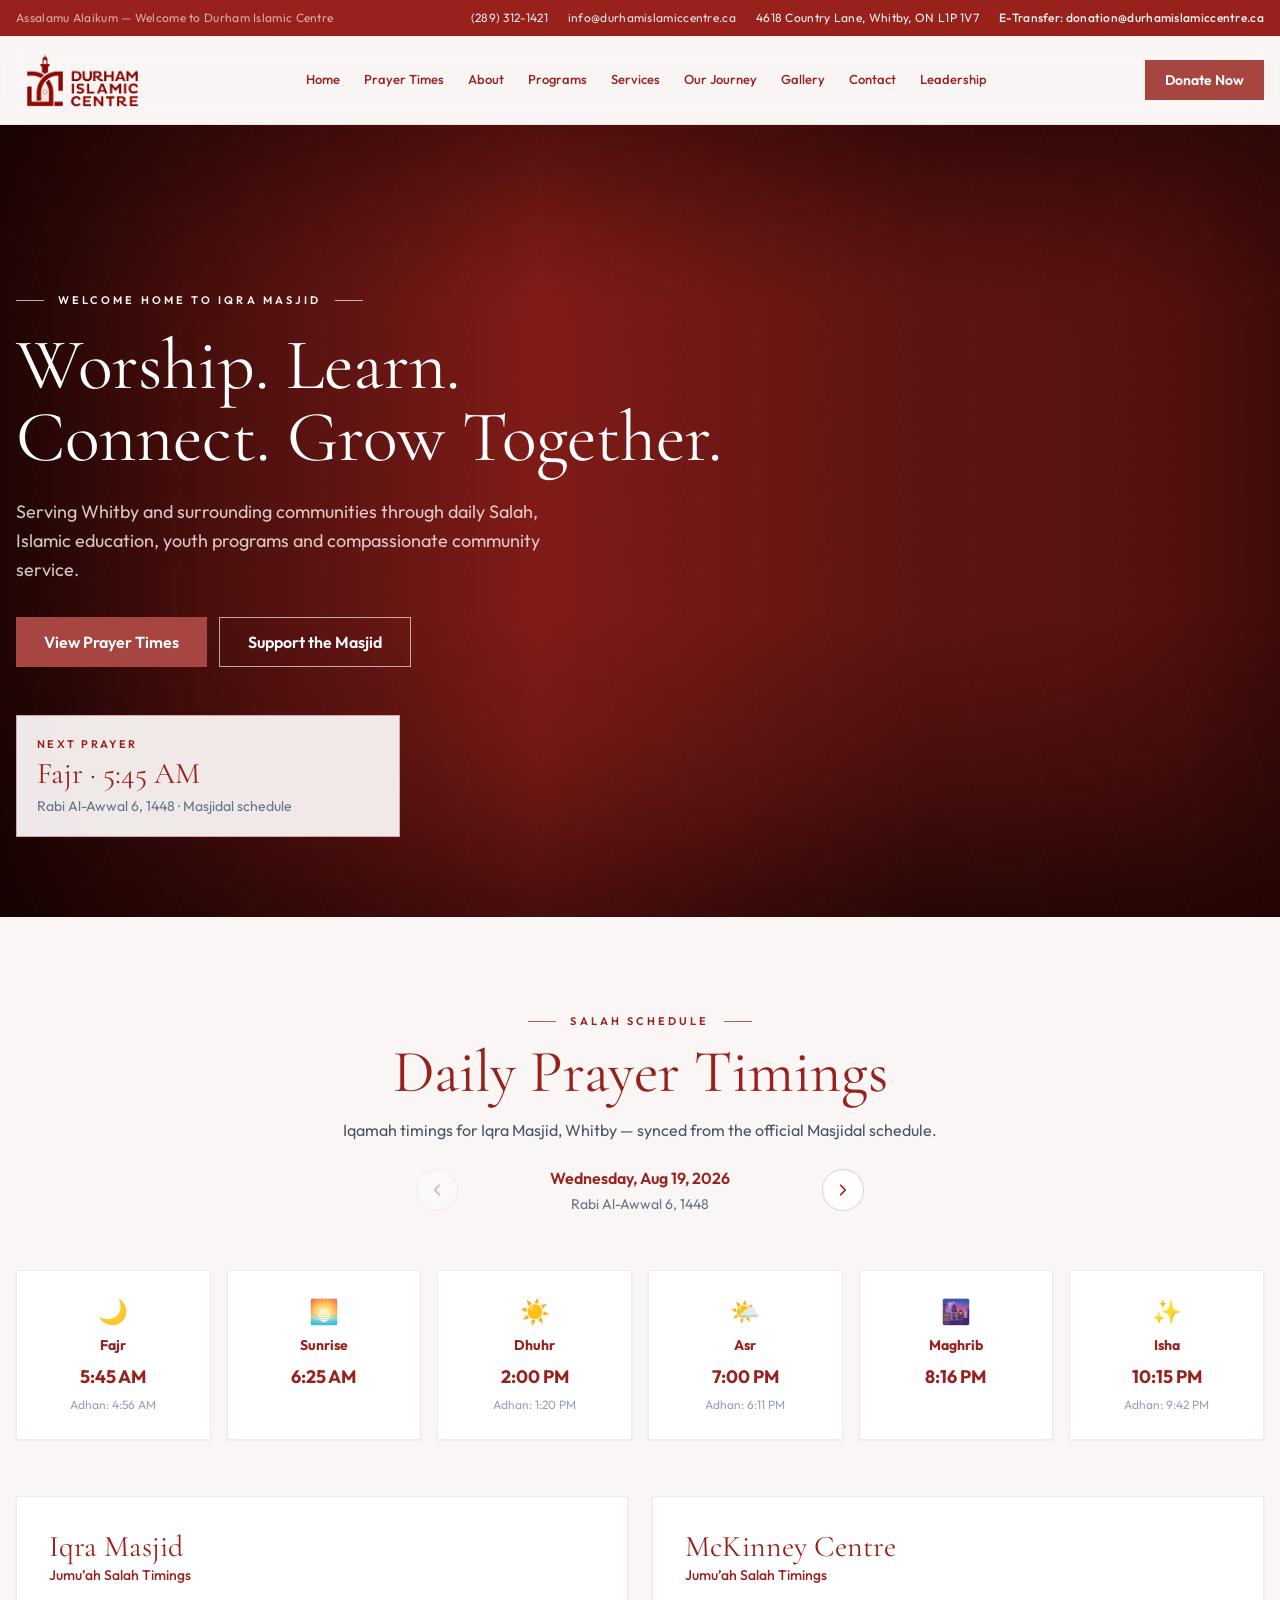
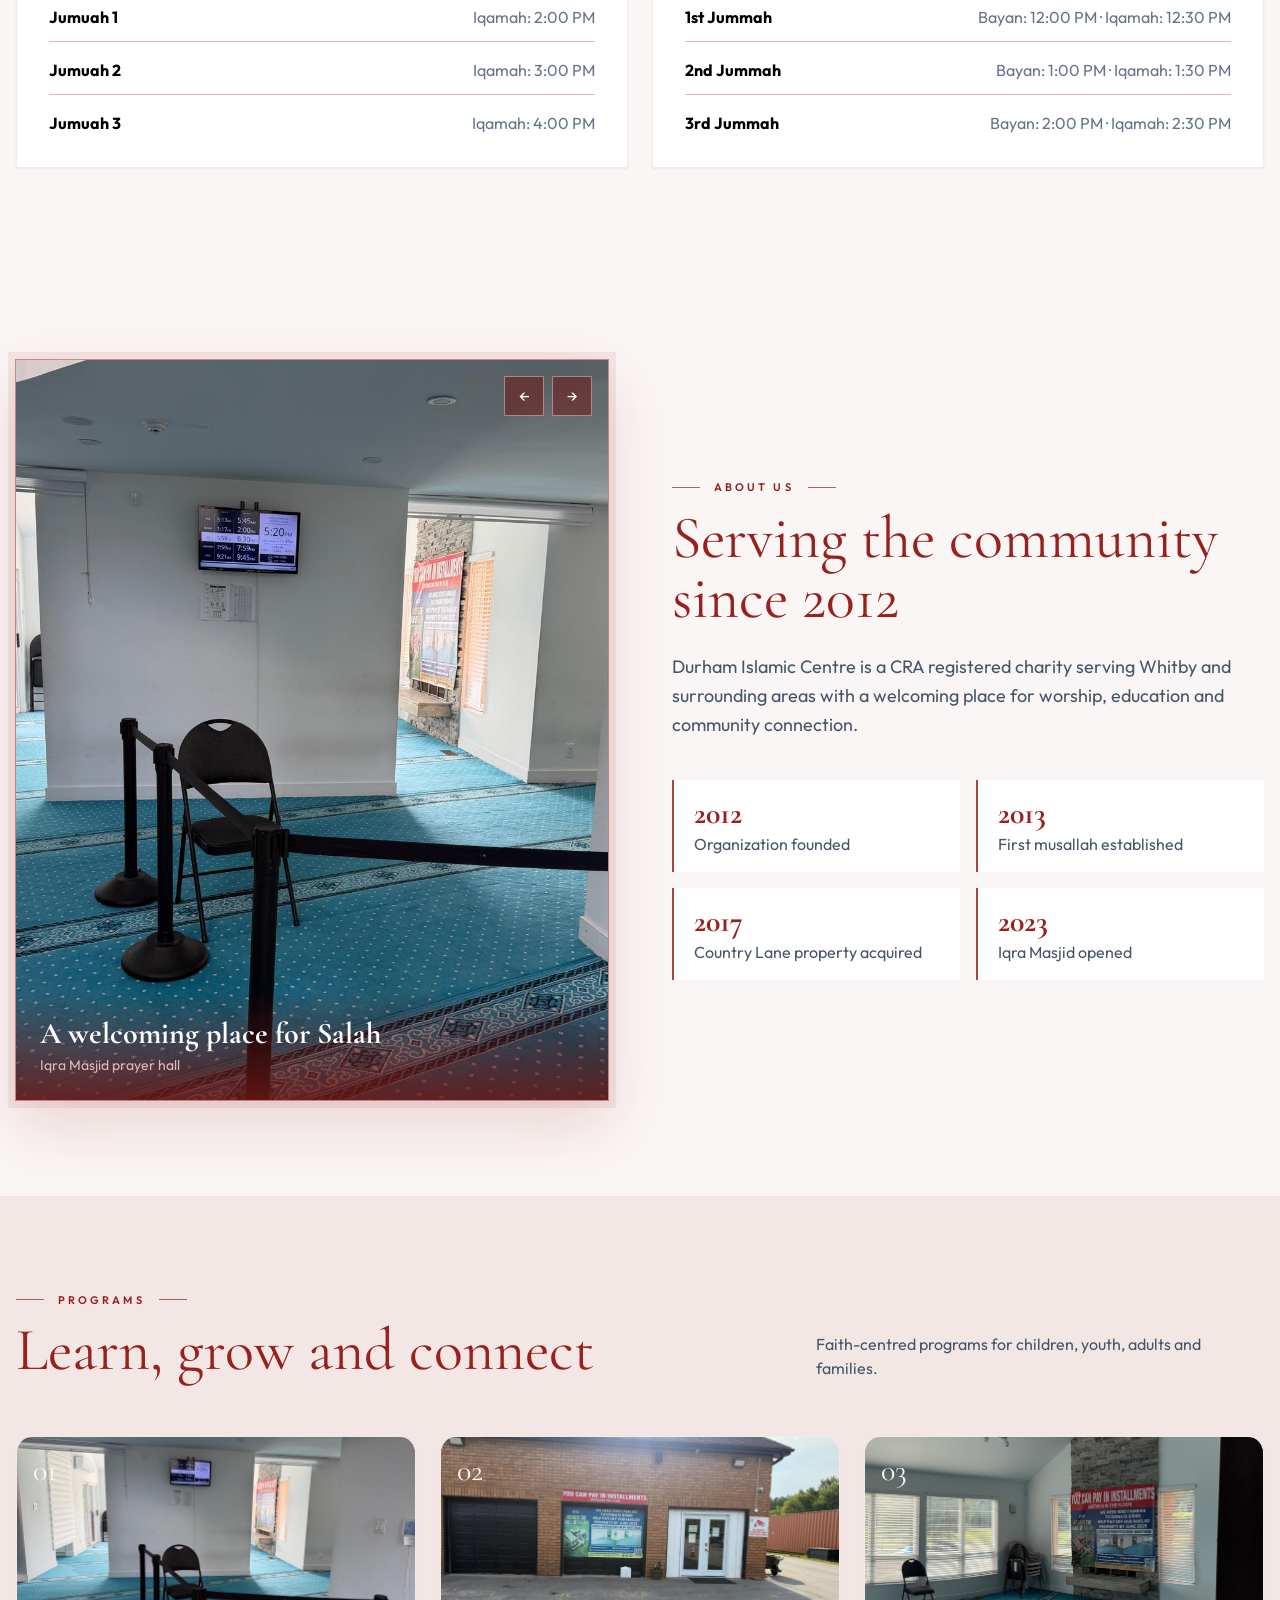
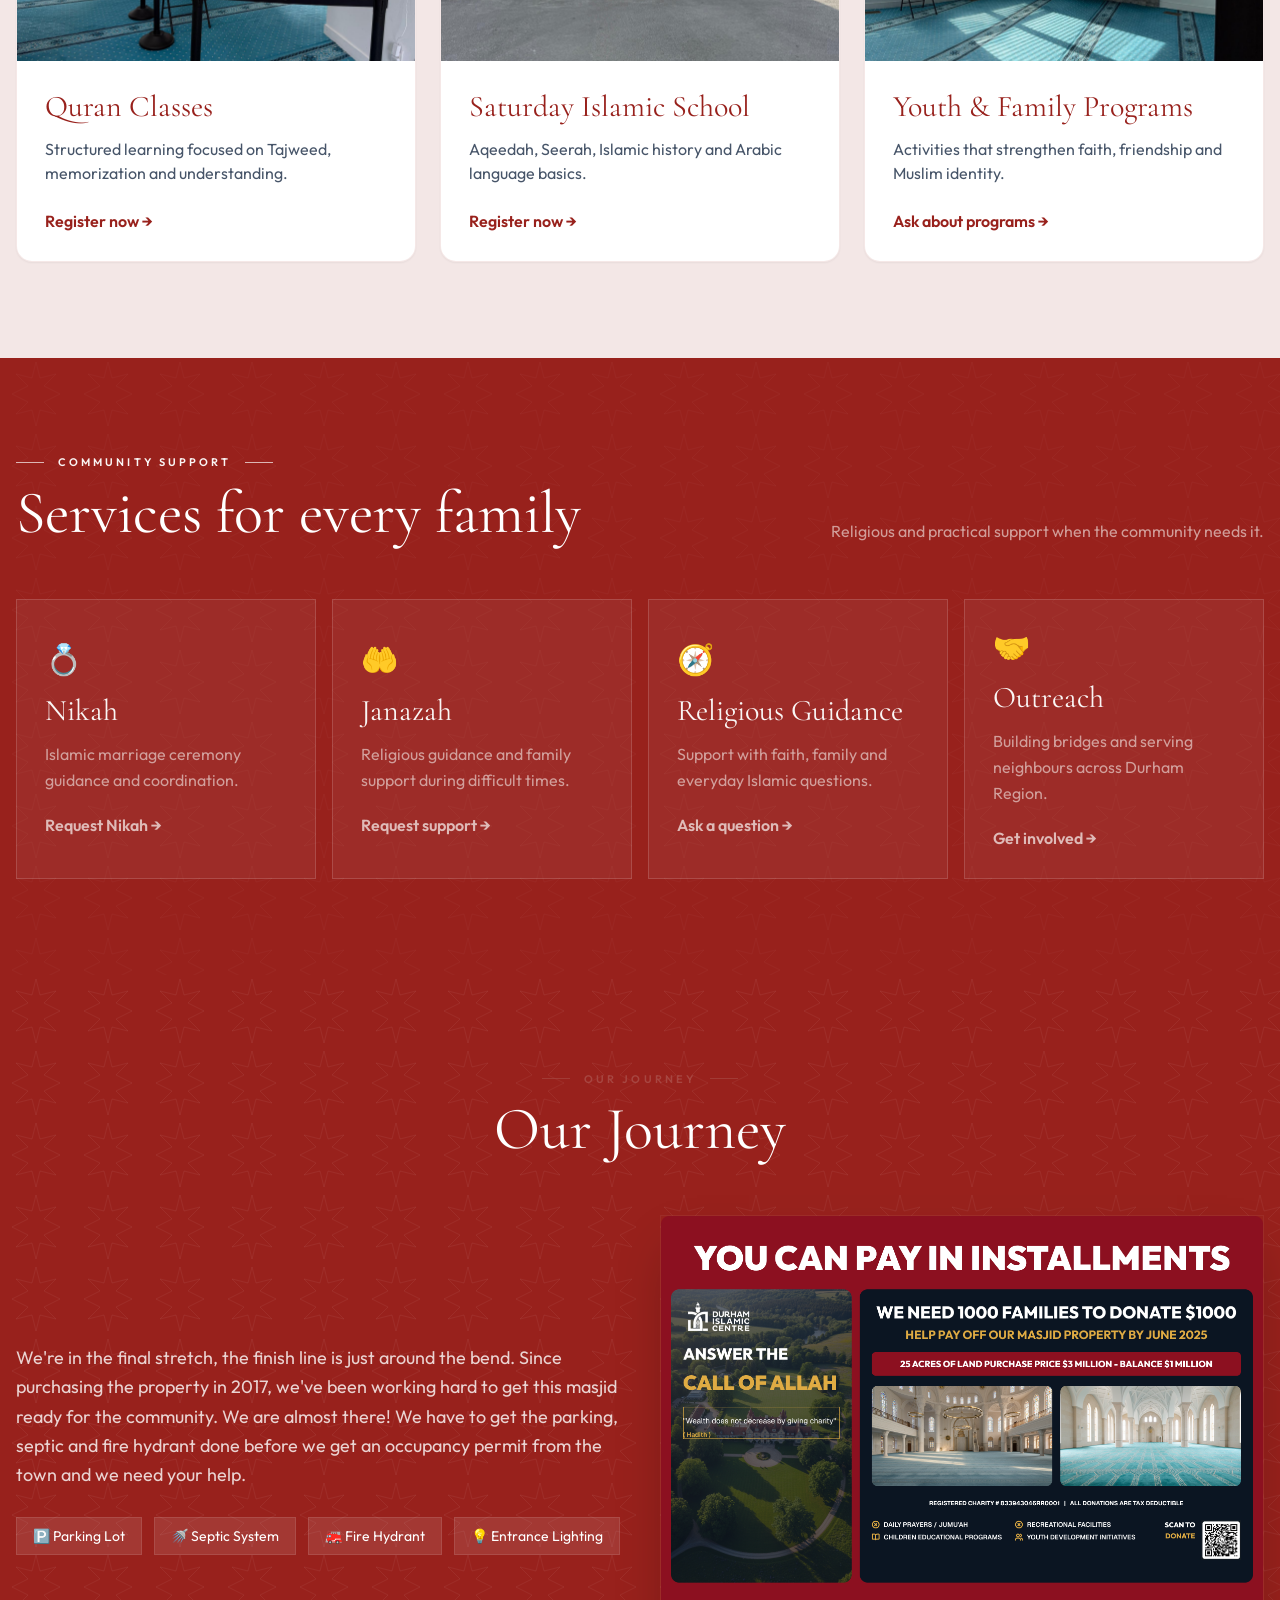
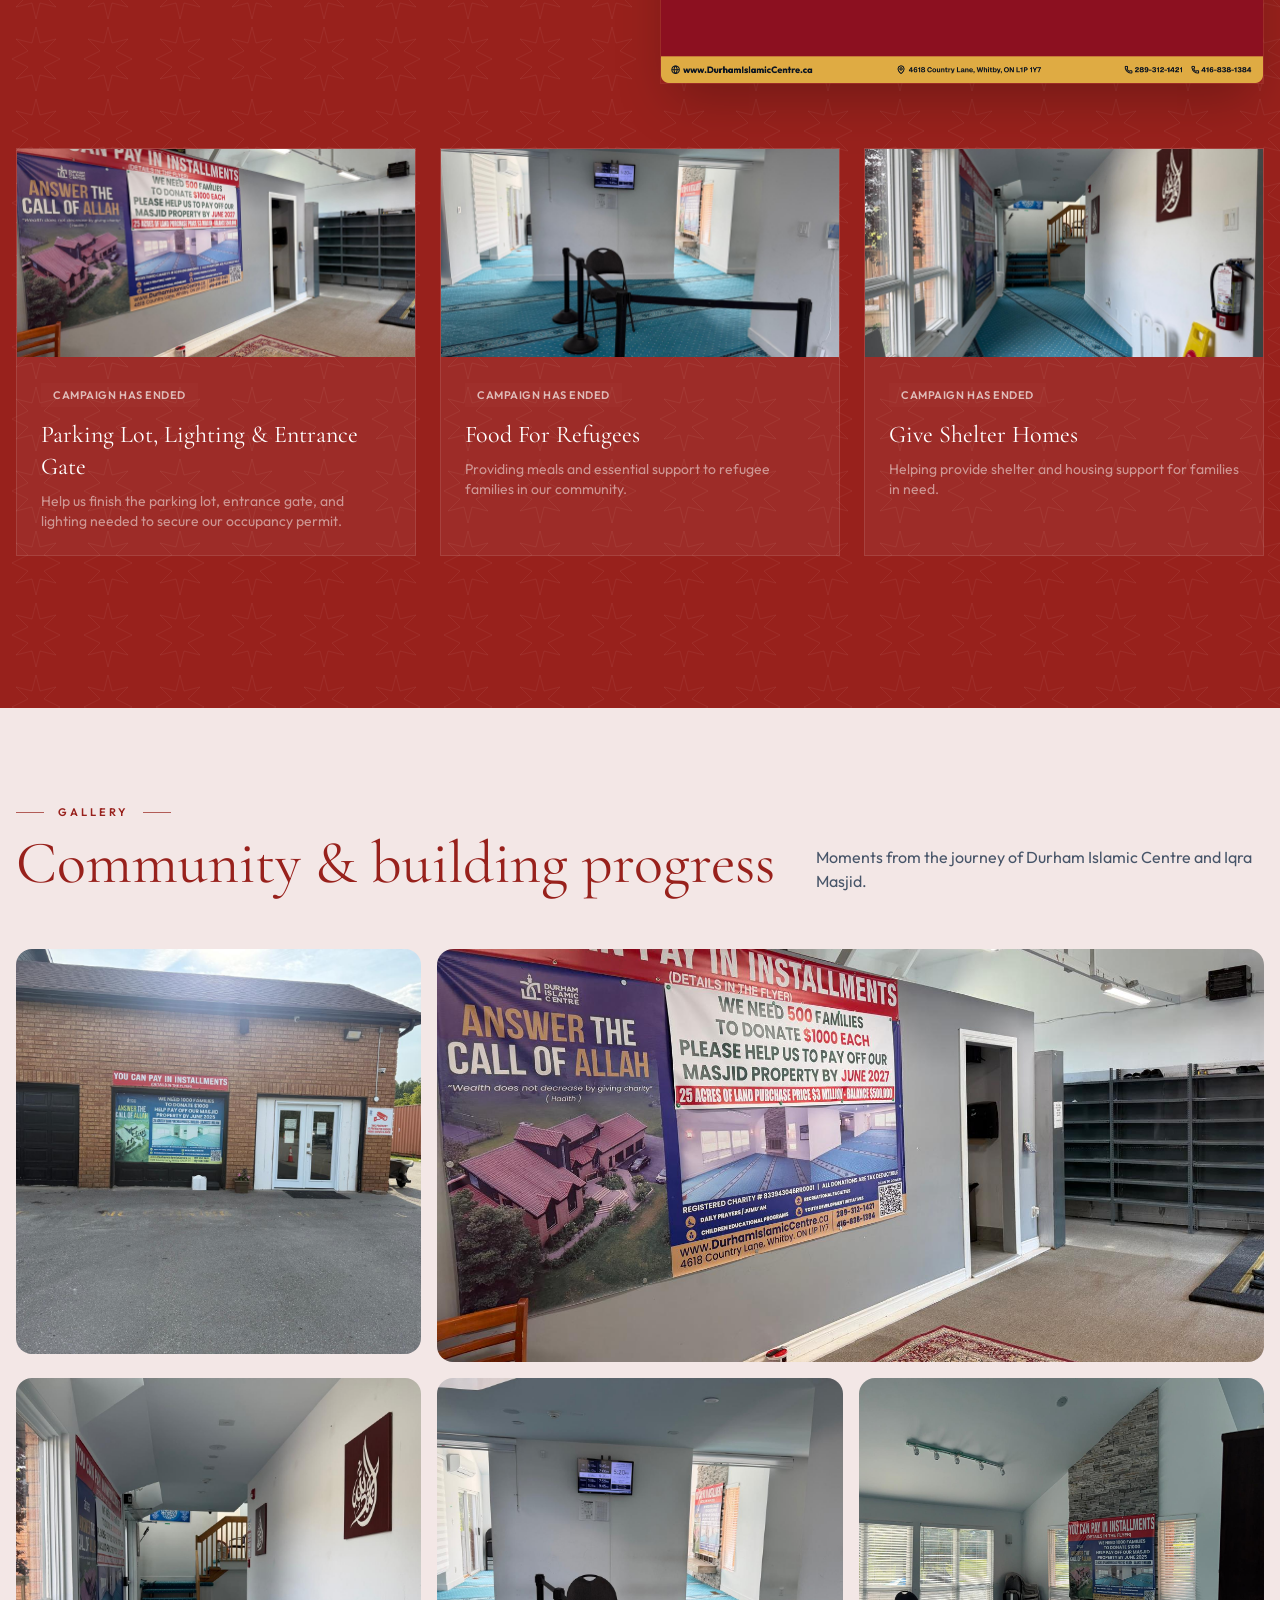
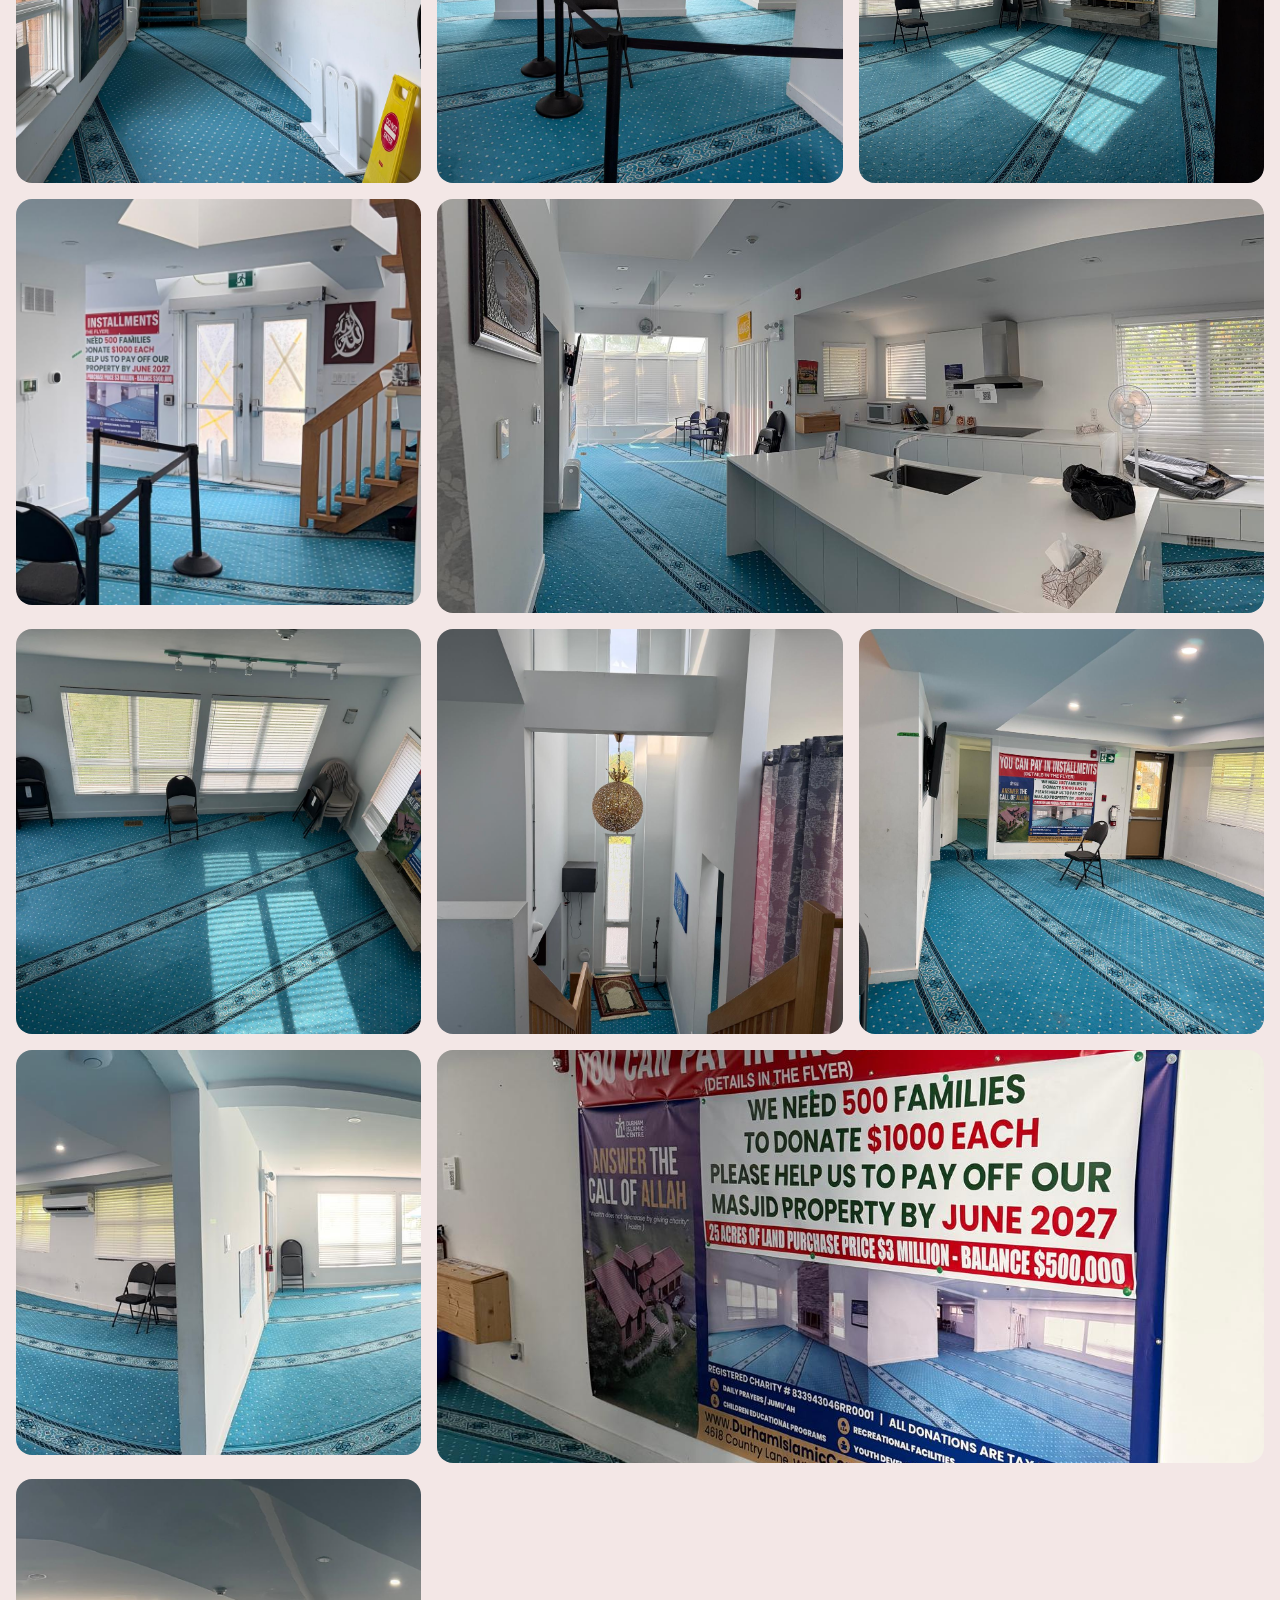
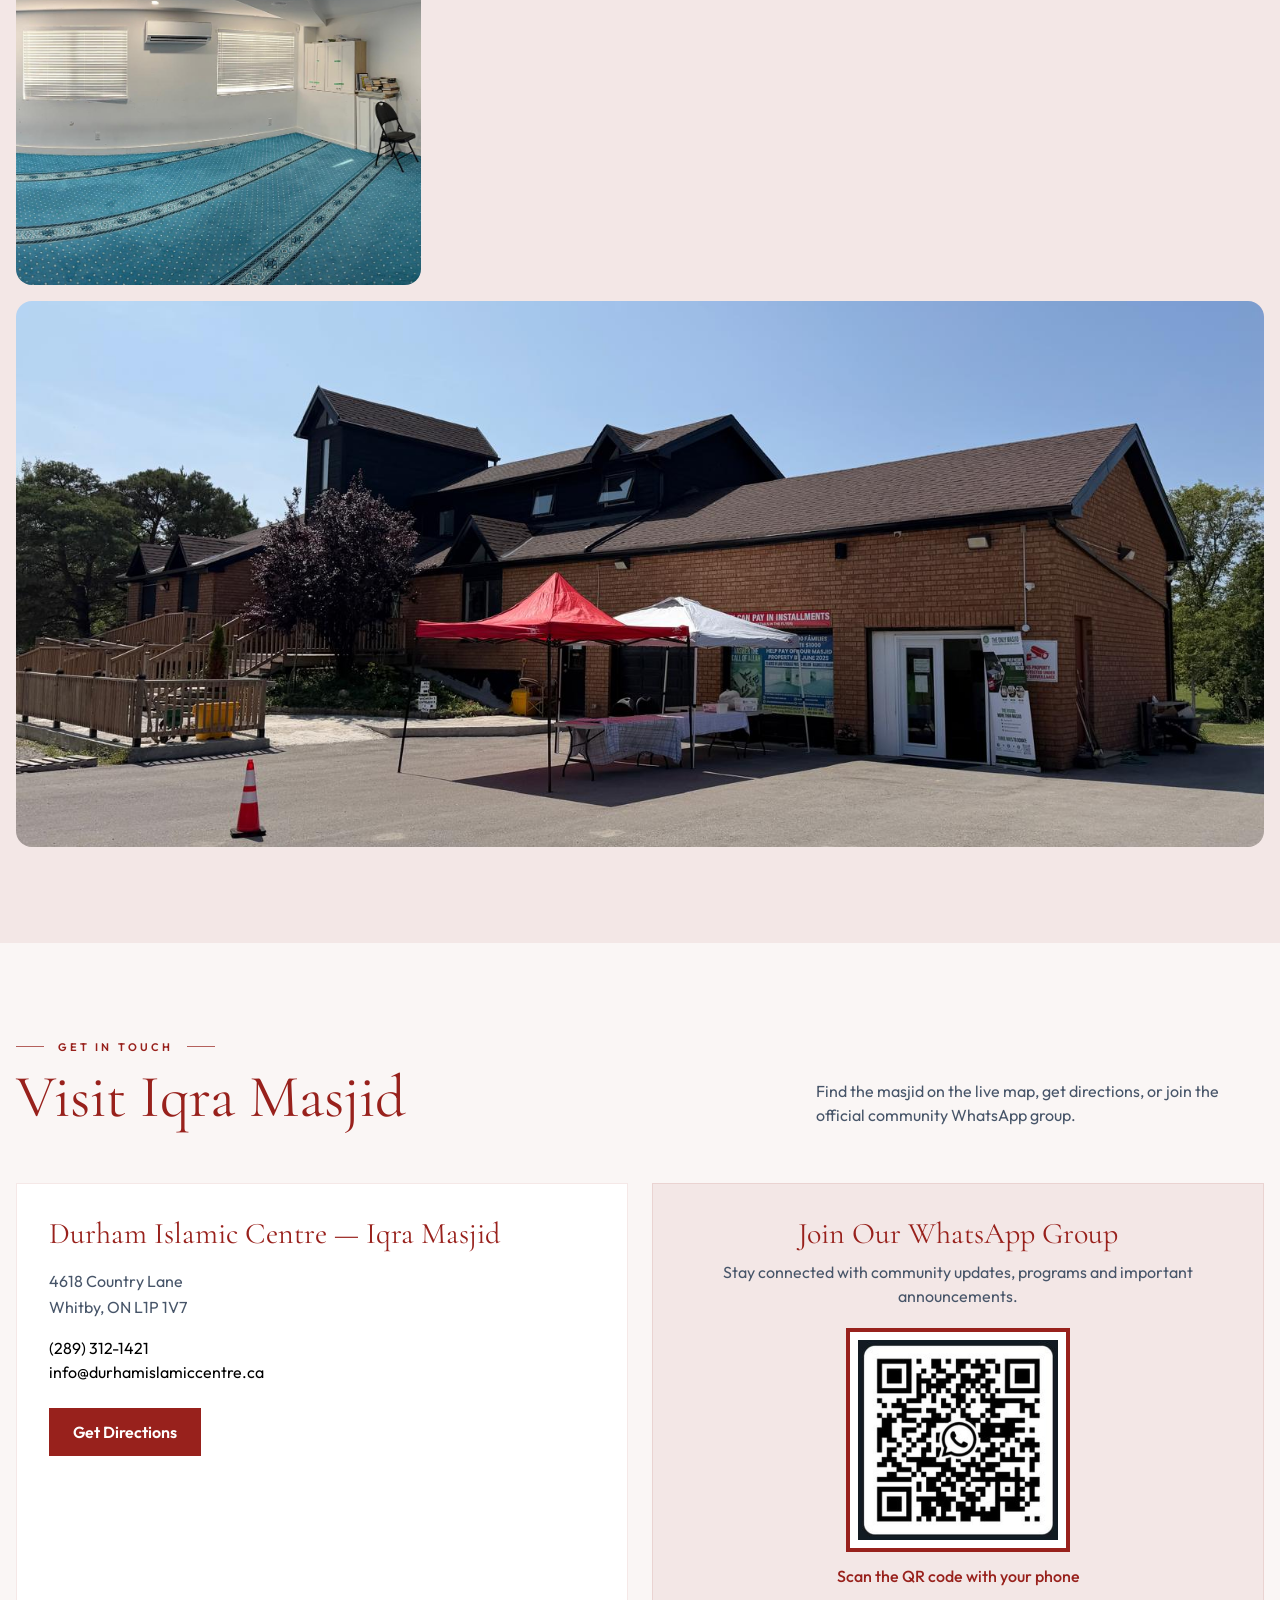
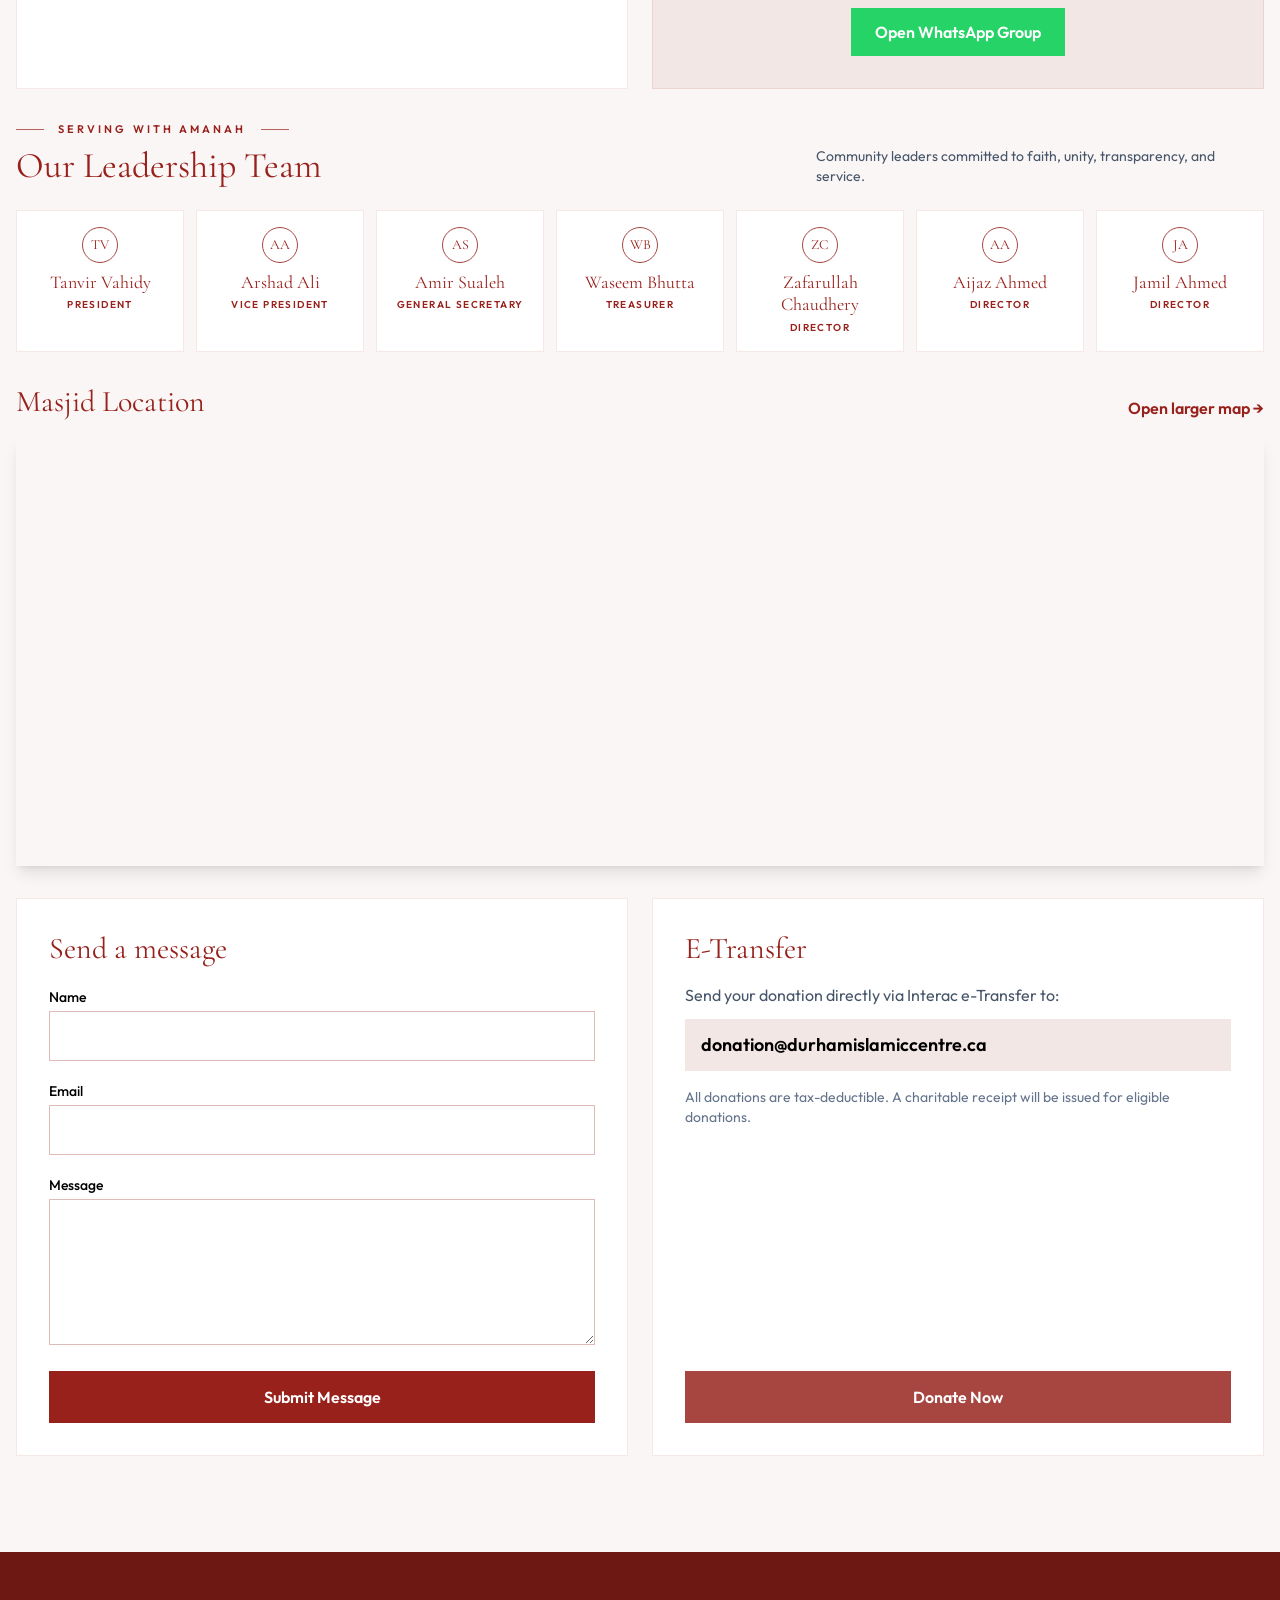
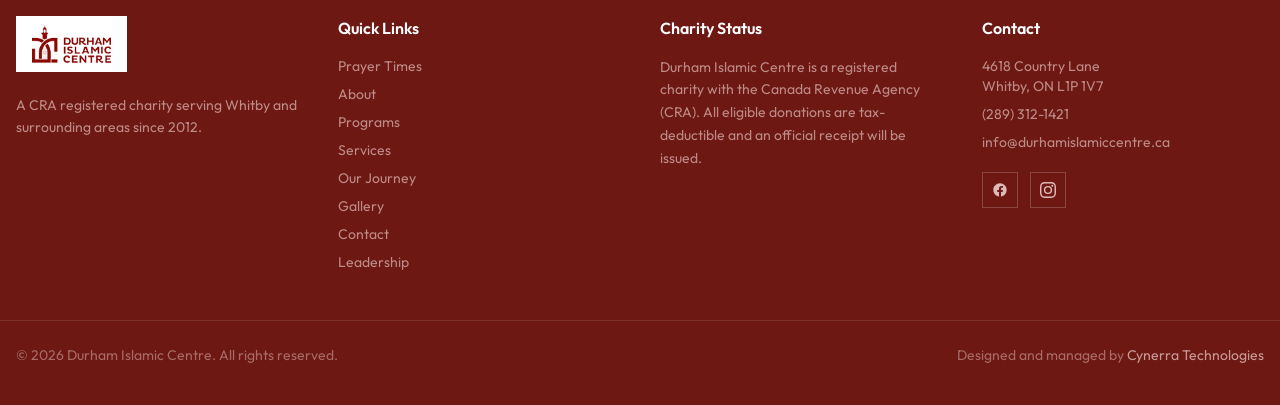
==== commit c1141d57: "Update image paths in index.html and campaign pages to use new gallery format; remove outdated image" ====
--- a/index.html
+++ b/index.html
@@ -650,19 +650,19 @@
     <div class="relative reveal">
       <div class="relative frame-gold overflow-hidden bg-forest-900 aspect-[4/5] sm:aspect-[5/4] lg:aspect-[4/5]">
         <div class="about-slide absolute inset-0 opacity-0 transition-opacity duration-700" data-title="A welcoming place for Salah" data-caption="Iqra Masjid prayer hall">
-          <img src="assets/images/gallery-4.jpg" alt="Prayer hall inside Iqra Masjid" class="w-full h-full object-cover" />
+          <img src="assets/gallery/4.jpeg" alt="Prayer hall inside Iqra Masjid" class="w-full h-full object-cover" />
         </div>
         <div class="about-slide absolute inset-0 opacity-0 transition-opacity duration-700" data-title="Growing together in faith" data-caption="Serving families across Durham Region">
-          <img src="assets/images/gallery-1.jpg" alt="Durham Islamic Centre community facility" class="w-full h-full object-cover" />
+          <img src="assets/gallery/1.jpeg" alt="Durham Islamic Centre community facility" class="w-full h-full object-cover" />
         </div>
         <div class="about-slide absolute inset-0 opacity-0 transition-opacity duration-700" data-title="A permanent home for our community" data-caption="Built through the generosity of our community">
-          <img src="assets/images/gallery-2.jpg" alt="Iqra Masjid property and grounds" class="w-full h-full object-cover" />
+          <img src="assets/gallery/2.jpeg" alt="Iqra Masjid property and grounds" class="w-full h-full object-cover" />
         </div>
         <div class="about-slide absolute inset-0 opacity-0 transition-opacity duration-700" data-title="Education for every generation" data-caption="Quran, Islamic learning and youth programs">
-          <img src="assets/images/gallery-3.jpg" alt="Islamic education and community space" class="w-full h-full object-cover" />
+          <img src="assets/gallery/3.jpeg" alt="Islamic education and community space" class="w-full h-full object-cover" />
         </div>
         <div class="about-slide absolute inset-0 opacity-0 transition-opacity duration-700" data-title="Faith, service and connection" data-caption="Welcoming Whitby and surrounding communities">
-          <img src="assets/images/gallery-5.jpg" alt="Community gathering at Durham Islamic Centre" class="w-full h-full object-cover" />
+          <img src="assets/gallery/5.jpeg" alt="Community gathering at Durham Islamic Centre" class="w-full h-full object-cover" />
         </div>
         <div class="absolute inset-x-0 bottom-0 p-6 bg-gradient-to-t from-forest-950/85 to-transparent text-white">
           <strong id="aboutTitle" class="font-display block text-2xl sm:text-3xl">A welcoming place for Salah</strong>
@@ -716,7 +716,7 @@
     <div class="grid md:grid-cols-3 gap-6">
       <article class="group bg-white overflow-hidden rounded-2xl border border-forest-900/10 shadow-sm hover:-translate-y-1.5 transition duration-300">
         <div class="relative h-56 overflow-hidden">
-          <img src="assets/images/gallery-4.jpg" alt="Children learning Quran" class="w-full h-full object-cover group-hover:scale-105 transition duration-700" />
+          <img src="assets/gallery/4.jpeg" alt="Children learning Quran" class="w-full h-full object-cover group-hover:scale-105 transition duration-700" />
           <span class="absolute top-4 left-4 font-display text-ivory-50 text-3xl">01</span>
         </div>
         <div class="p-7">
@@ -727,7 +727,7 @@
       </article>
       <article class="group bg-white overflow-hidden rounded-2xl border border-forest-900/10 shadow-sm hover:-translate-y-1.5 transition duration-300">
         <div class="relative h-56 overflow-hidden">
-          <img src="assets/images/gallery-1.jpg" alt="Saturday Islamic School" class="w-full h-full object-cover group-hover:scale-105 transition duration-700" />
+          <img src="assets/gallery/1.jpeg" alt="Saturday Islamic School" class="w-full h-full object-cover group-hover:scale-105 transition duration-700" />
           <span class="absolute top-4 left-4 font-display text-ivory-50 text-3xl">02</span>
         </div>
         <div class="p-7">
@@ -738,7 +738,7 @@
       </article>
       <article class="group bg-white overflow-hidden rounded-2xl border border-forest-900/10 shadow-sm hover:-translate-y-1.5 transition duration-300">
         <div class="relative h-56 overflow-hidden">
-          <img src="assets/images/gallery-5.jpg" alt="Youth and family programs" class="w-full h-full object-cover group-hover:scale-105 transition duration-700" />
+          <img src="assets/gallery/5.jpeg" alt="Youth and family programs" class="w-full h-full object-cover group-hover:scale-105 transition duration-700" />
           <span class="absolute top-4 left-4 font-display text-ivory-50 text-3xl">03</span>
         </div>
         <div class="p-7">
@@ -855,7 +855,7 @@
     <div class="grid md:grid-cols-3 gap-6 mb-14">
       <article class="bg-white/5 border border-white/10 overflow-hidden hover:-translate-y-1 transition">
         <a href="campaigns/parking-lot" class="block h-52 overflow-hidden">
-          <img src="assets/images/gallery-2.jpg" alt="Parking Lot, Lighting & Entrance Gate" class="w-full h-full object-cover hover:scale-105 transition duration-500" />
+          <img src="assets/gallery/2.jpeg" alt="Parking Lot, Lighting & Entrance Gate" class="w-full h-full object-cover hover:scale-105 transition duration-500" />
         </a>
         <div class="p-6">
           <span class="inline-block text-[11px] font-semibold uppercase tracking-wider bg-gold-400/15 text-gold-300 px-3 py-1 mb-3">Campaign has ended</span>
@@ -865,7 +865,7 @@
       </article>
       <article class="bg-white/5 border border-white/10 overflow-hidden hover:-translate-y-1 transition">
         <a href="campaigns/food-for-refugees" class="block h-52 overflow-hidden">
-          <img src="assets/images/gallery-4.jpg" alt="Food For Refugees" class="w-full h-full object-cover hover:scale-105 transition duration-500" />
+          <img src="assets/gallery/4.jpeg" alt="Food For Refugees" class="w-full h-full object-cover hover:scale-105 transition duration-500" />
         </a>
         <div class="p-6">
           <span class="inline-block text-[11px] font-semibold uppercase tracking-wider bg-gold-400/15 text-gold-300 px-3 py-1 mb-3">Campaign has ended</span>
@@ -875,7 +875,7 @@
       </article>
       <article class="bg-white/5 border border-white/10 overflow-hidden hover:-translate-y-1 transition">
         <a href="campaigns/give-shelter-homes" class="block h-52 overflow-hidden">
-          <img src="assets/images/gallery-3.jpg" alt="Give Shelter Homes" class="w-full h-full object-cover hover:scale-105 transition duration-500" />
+          <img src="assets/gallery/3.jpeg" alt="Give Shelter Homes" class="w-full h-full object-cover hover:scale-105 transition duration-500" />
         </a>
         <div class="p-6">
           <span class="inline-block text-[11px] font-semibold uppercase tracking-wider bg-gold-400/15 text-gold-300 px-3 py-1 mb-3">Campaign has ended</span>
@@ -900,22 +900,46 @@
 
     <div class="grid grid-cols-2 md:grid-cols-3 gap-3 sm:gap-4">
       <button type="button" class="gallery-tile relative overflow-hidden rounded-2xl aspect-[4/5] md:aspect-square" onclick="openLightbox(0)">
-        <img src="assets/images/gallery-1.jpg" alt="Durham Islamic Centre community" class="w-full h-full object-cover" loading="lazy" />
+        <img src="assets/gallery/1.jpeg" alt="Durham Islamic Centre community" class="w-full h-full object-cover" loading="lazy" />
       </button>
       <button type="button" class="gallery-tile relative overflow-hidden rounded-2xl aspect-square md:col-span-2 md:aspect-[2/1]" onclick="openLightbox(1)">
-        <img src="assets/images/gallery-2.jpg" alt="Durham Islamic Centre grounds" class="w-full h-full object-cover" loading="lazy" />
+        <img src="assets/gallery/2.jpeg" alt="Durham Islamic Centre grounds" class="w-full h-full object-cover" loading="lazy" />
       </button>
       <button type="button" class="gallery-tile relative overflow-hidden rounded-2xl aspect-square" onclick="openLightbox(2)">
-        <img src="assets/images/gallery-3.jpg" alt="Masjid entrance and progress" class="w-full h-full object-cover" loading="lazy" />
+        <img src="assets/gallery/3.jpeg" alt="Masjid entrance and progress" class="w-full h-full object-cover" loading="lazy" />
       </button>
       <button type="button" class="gallery-tile relative overflow-hidden rounded-2xl aspect-square" onclick="openLightbox(3)">
-        <img src="assets/images/gallery-4.jpg" alt="Iqra Masjid prayer hall" class="w-full h-full object-cover" loading="lazy" />
+        <img src="assets/gallery/4.jpeg" alt="Iqra Masjid prayer hall" class="w-full h-full object-cover" loading="lazy" />
       </button>
       <button type="button" class="gallery-tile relative overflow-hidden rounded-2xl aspect-square" onclick="openLightbox(4)">
-        <img src="assets/images/gallery-5.jpg" alt="Community gathering" class="w-full h-full object-cover" loading="lazy" />
-      </button>
-      <button type="button" class="gallery-tile relative overflow-hidden rounded-2xl col-span-2 md:col-span-3 aspect-[16/7]" onclick="openLightbox(5)">
-        <img src="assets/images/gallery-6.jpg" alt="Durham Islamic Centre community" class="w-full h-full object-cover" loading="lazy" />
+        <img src="assets/gallery/5.jpeg" alt="Community gathering" class="w-full h-full object-cover" loading="lazy" />
+      </button>
+      <button type="button" class="gallery-tile relative overflow-hidden rounded-2xl aspect-square" onclick="openLightbox(5)">
+        <img src="assets/gallery/6.jpeg" alt="Building our home together" class="w-full h-full object-cover" loading="lazy" />
+      </button>
+      <button type="button" class="gallery-tile relative overflow-hidden rounded-2xl aspect-square md:col-span-2 md:aspect-[2/1]" onclick="openLightbox(6)">
+        <img src="assets/gallery/7.jpeg" alt="Durham Islamic Centre community" class="w-full h-full object-cover" loading="lazy" />
+      </button>
+      <button type="button" class="gallery-tile relative overflow-hidden rounded-2xl aspect-square" onclick="openLightbox(7)">
+        <img src="assets/gallery/8.jpeg" alt="Iqra Masjid" class="w-full h-full object-cover" loading="lazy" />
+      </button>
+      <button type="button" class="gallery-tile relative overflow-hidden rounded-2xl aspect-square" onclick="openLightbox(8)">
+        <img src="assets/gallery/10.jpeg" alt="Community moments" class="w-full h-full object-cover" loading="lazy" />
+      </button>
+      <button type="button" class="gallery-tile relative overflow-hidden rounded-2xl aspect-square" onclick="openLightbox(9)">
+        <img src="assets/gallery/11.jpeg" alt="Faith and fellowship" class="w-full h-full object-cover" loading="lazy" />
+      </button>
+      <button type="button" class="gallery-tile relative overflow-hidden rounded-2xl aspect-square" onclick="openLightbox(10)">
+        <img src="assets/gallery/12.jpeg" alt="Durham Islamic Centre" class="w-full h-full object-cover" loading="lazy" />
+      </button>
+      <button type="button" class="gallery-tile relative overflow-hidden rounded-2xl aspect-square md:col-span-2 md:aspect-[2/1]" onclick="openLightbox(11)">
+        <img src="assets/gallery/13.jpeg" alt="Serving our community" class="w-full h-full object-cover" loading="lazy" />
+      </button>
+      <button type="button" class="gallery-tile relative overflow-hidden rounded-2xl aspect-square" onclick="openLightbox(12)">
+        <img src="assets/gallery/14.jpeg" alt="Together in Whitby" class="w-full h-full object-cover" loading="lazy" />
+      </button>
+      <button type="button" class="gallery-tile relative overflow-hidden rounded-2xl col-span-2 md:col-span-3 aspect-[16/7]" onclick="openLightbox(13)">
+        <img src="assets/gallery/15.jpeg" alt="Building our home together" class="w-full h-full object-cover" loading="lazy" />
       </button>
     </div>
   </div>
@@ -1446,12 +1470,20 @@
   startAbout();
 
   const galleryItems = [
-    { src: 'assets/images/gallery-1.jpg', caption: 'Durham Islamic Centre community' },
-    { src: 'assets/images/gallery-2.jpg', caption: 'Durham Islamic Centre grounds' },
-    { src: 'assets/images/gallery-3.jpg', caption: 'Masjid entrance and progress' },
-    { src: 'assets/images/gallery-4.jpg', caption: 'Iqra Masjid prayer hall' },
-    { src: 'assets/images/gallery-5.jpg', caption: 'Community gathering' },
-    { src: 'assets/images/gallery-6.jpg', caption: 'Building our home together' },
+    { src: 'assets/gallery/1.jpeg', caption: 'Durham Islamic Centre community' },
+    { src: 'assets/gallery/2.jpeg', caption: 'Durham Islamic Centre grounds' },
+    { src: 'assets/gallery/3.jpeg', caption: 'Masjid entrance and progress' },
+    { src: 'assets/gallery/4.jpeg', caption: 'Iqra Masjid prayer hall' },
+    { src: 'assets/gallery/5.jpeg', caption: 'Community gathering' },
+    { src: 'assets/gallery/6.jpeg', caption: 'Building our home together' },
+    { src: 'assets/gallery/7.jpeg', caption: 'Durham Islamic Centre community' },
+    { src: 'assets/gallery/8.jpeg', caption: 'Iqra Masjid' },
+    { src: 'assets/gallery/10.jpeg', caption: 'Community moments' },
+    { src: 'assets/gallery/11.jpeg', caption: 'Faith and fellowship' },
+    { src: 'assets/gallery/12.jpeg', caption: 'Durham Islamic Centre' },
+    { src: 'assets/gallery/13.jpeg', caption: 'Serving our community' },
+    { src: 'assets/gallery/14.jpeg', caption: 'Together in Whitby' },
+    { src: 'assets/gallery/15.jpeg', caption: 'Building our home together' },
   ];
   let currentLightboxIndex = 0;
   let lightboxBusy = false;
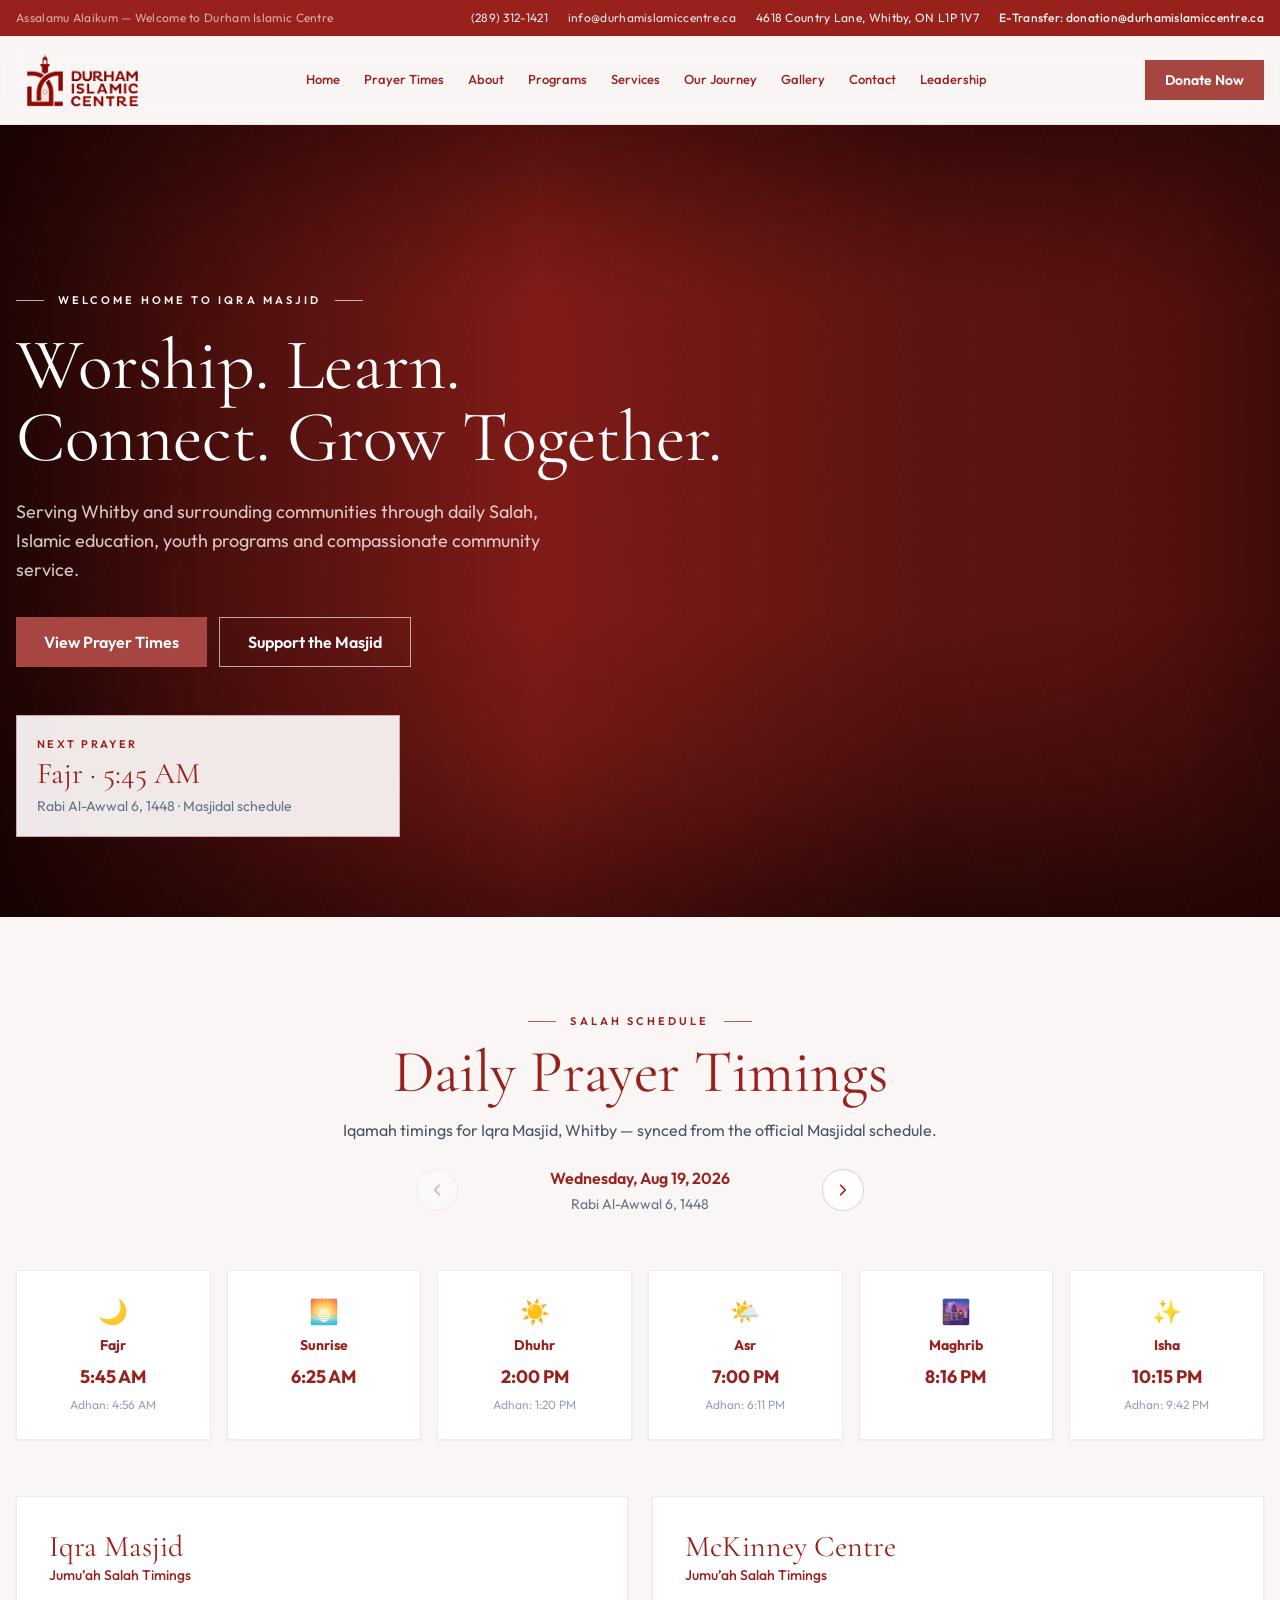
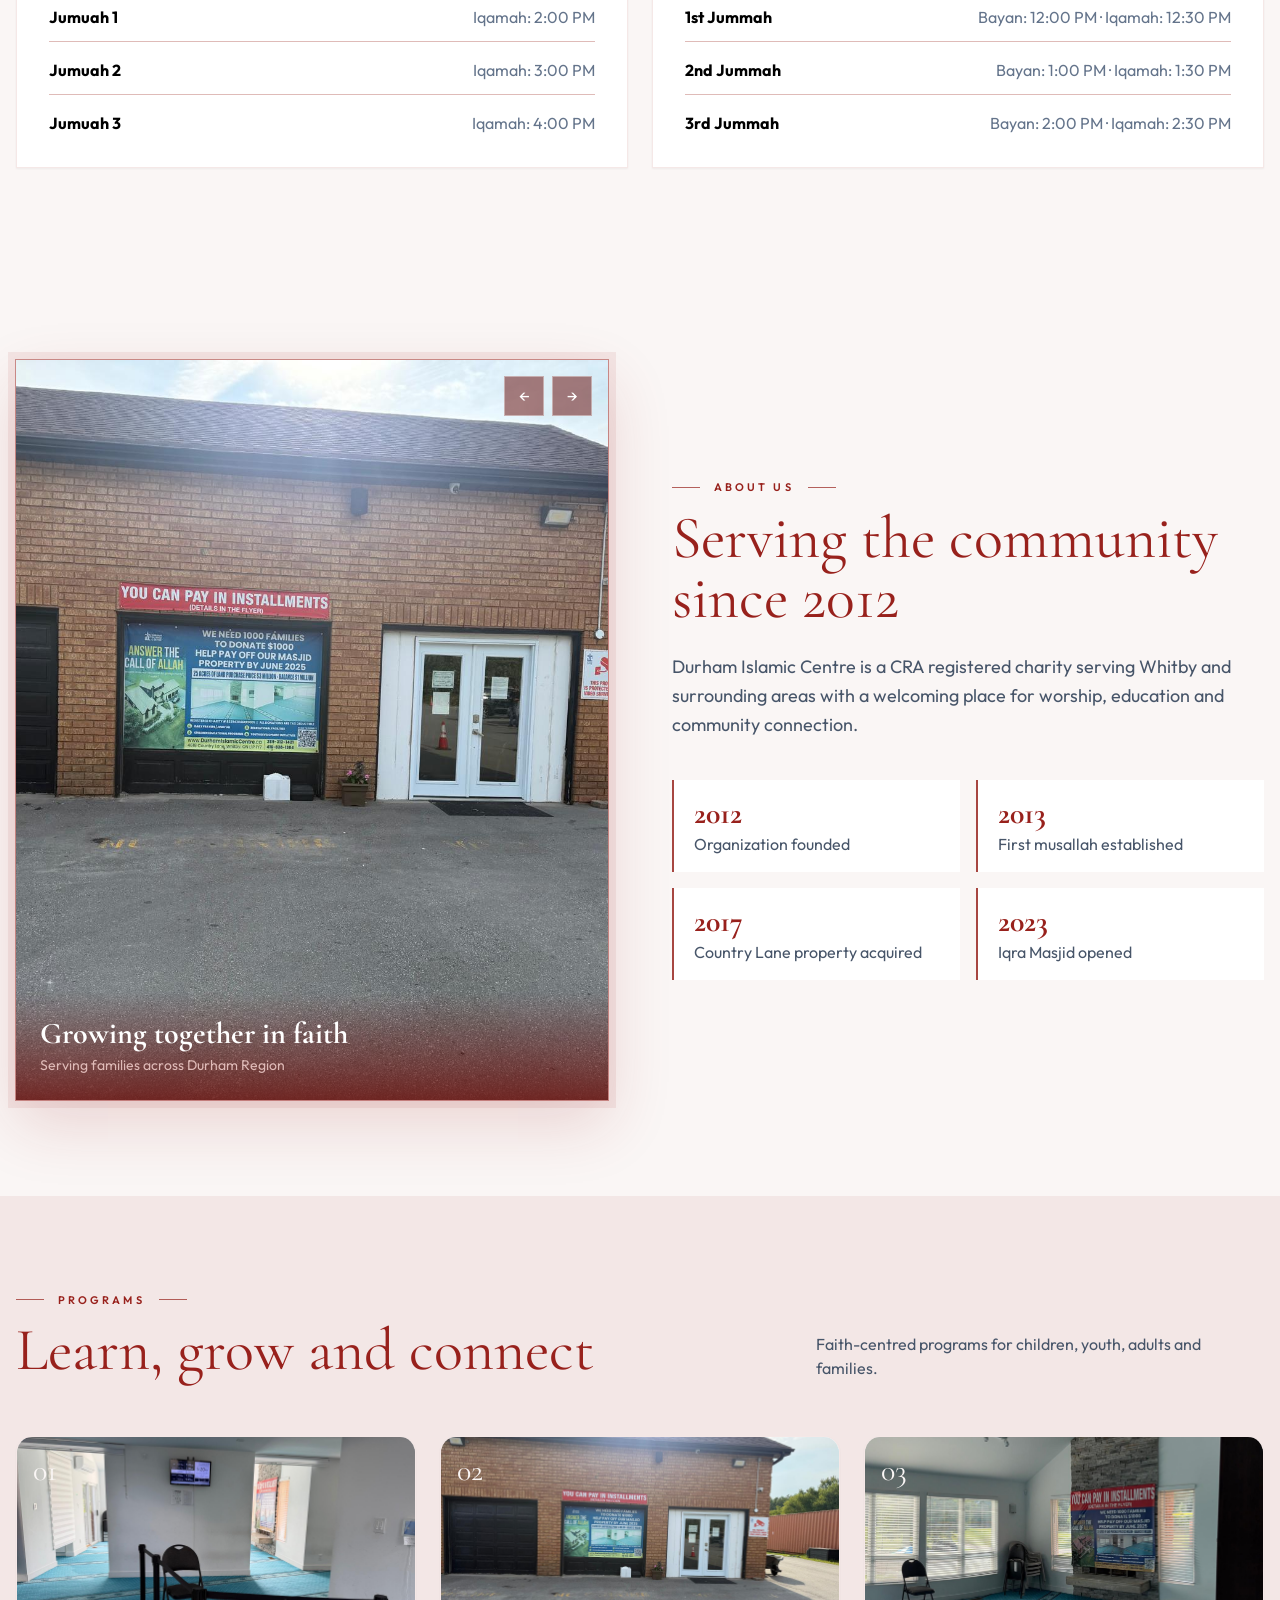
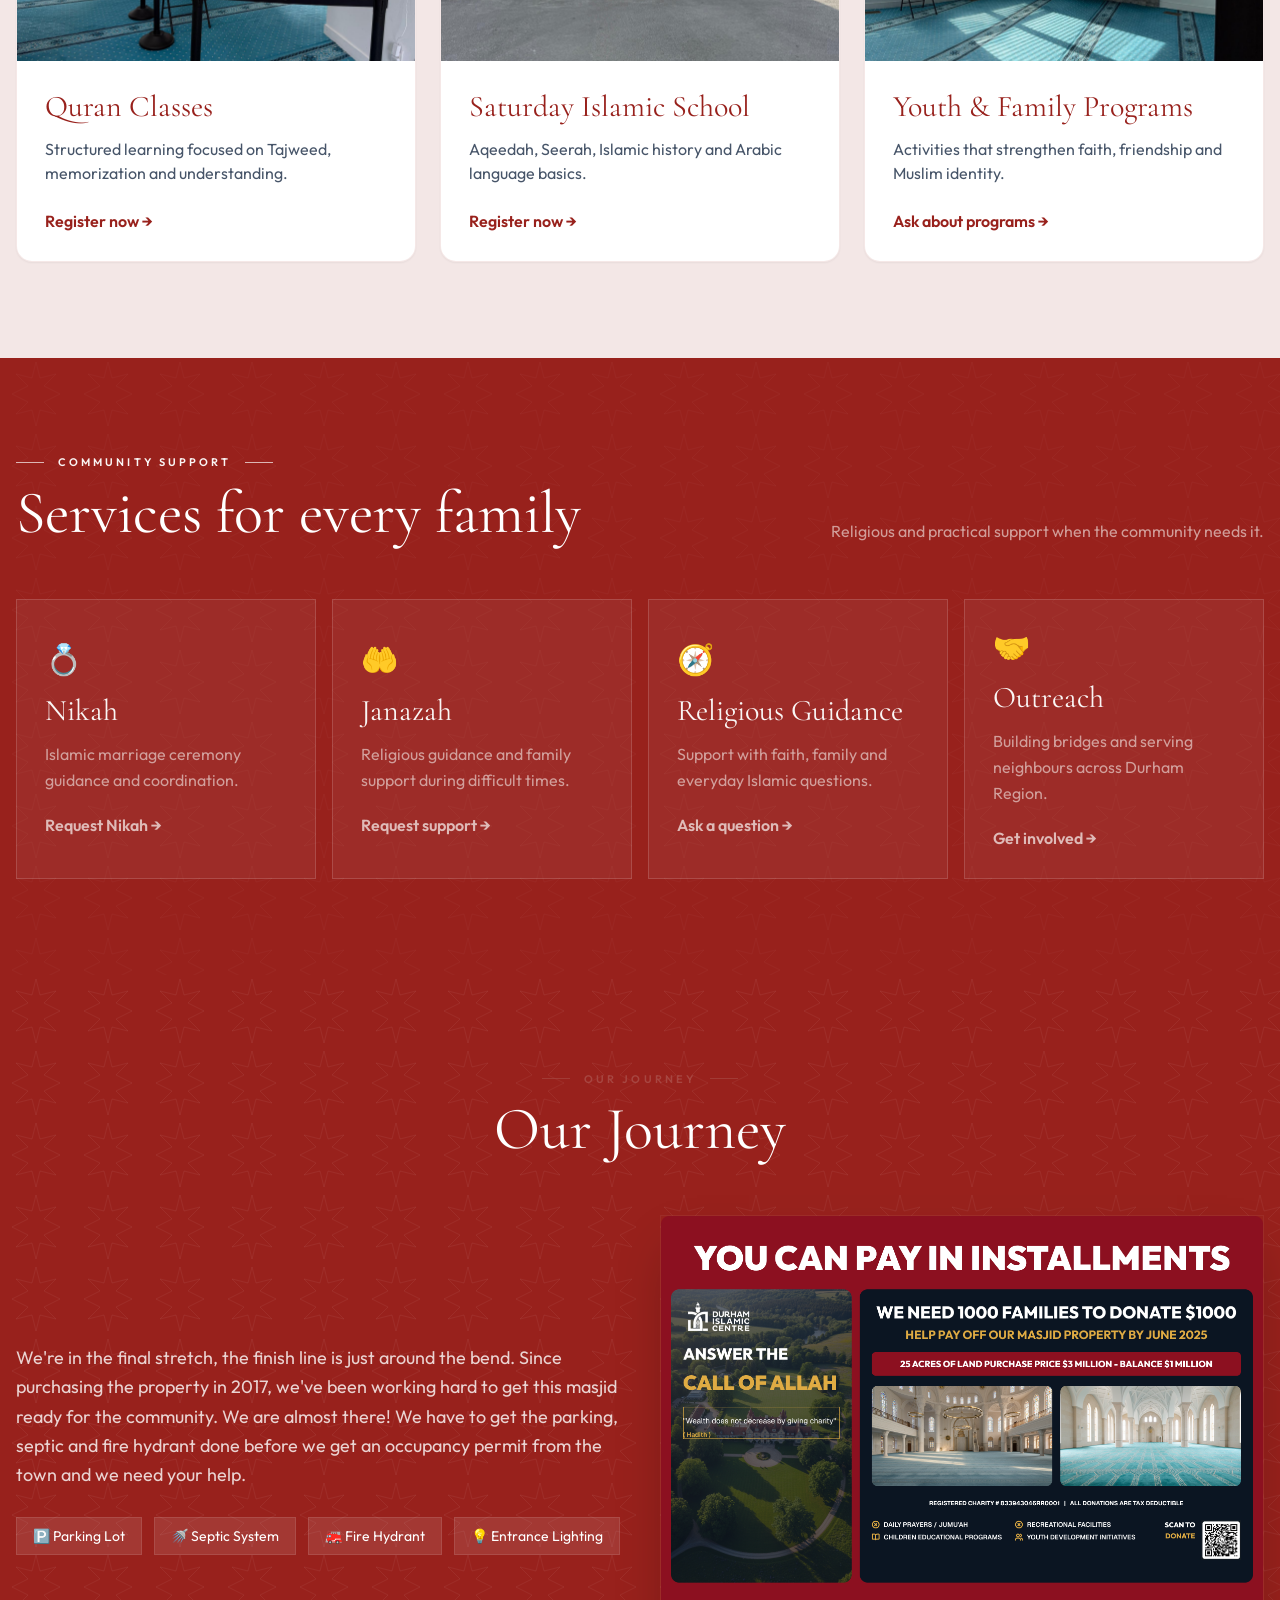
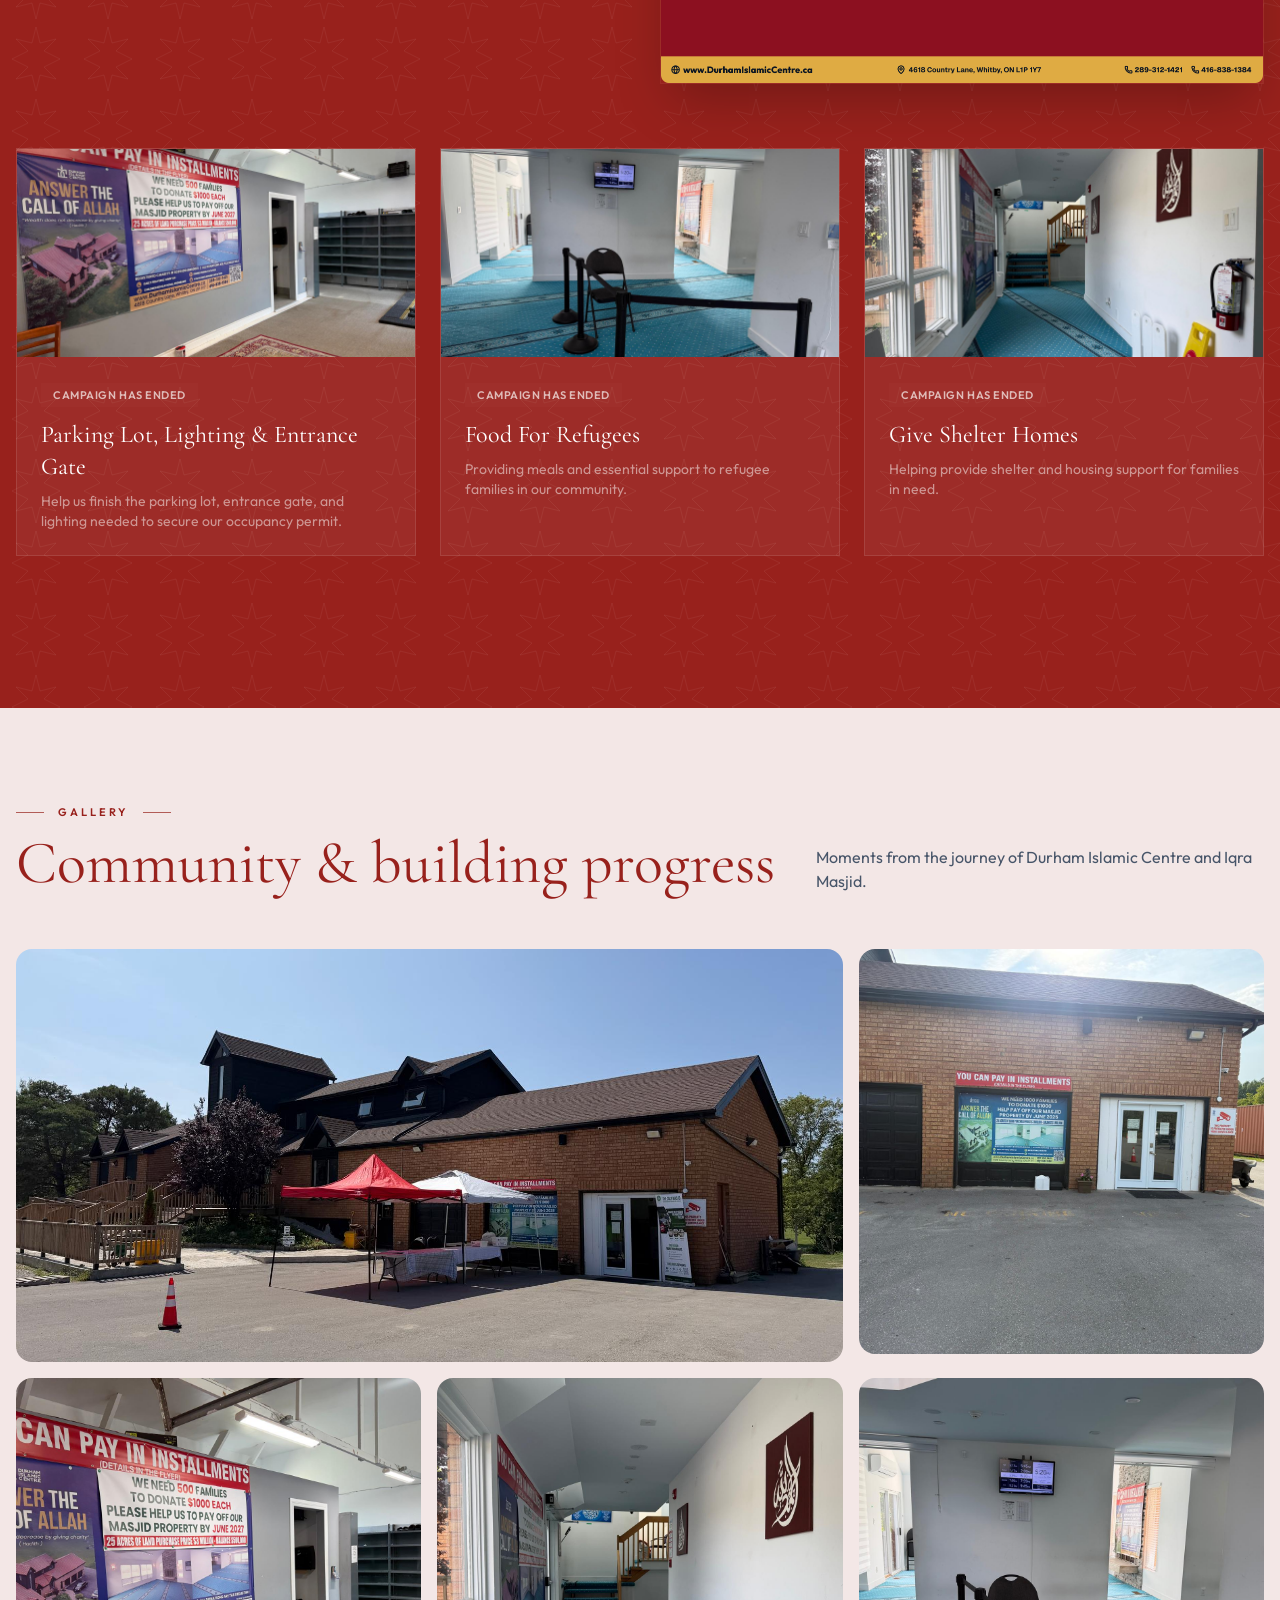
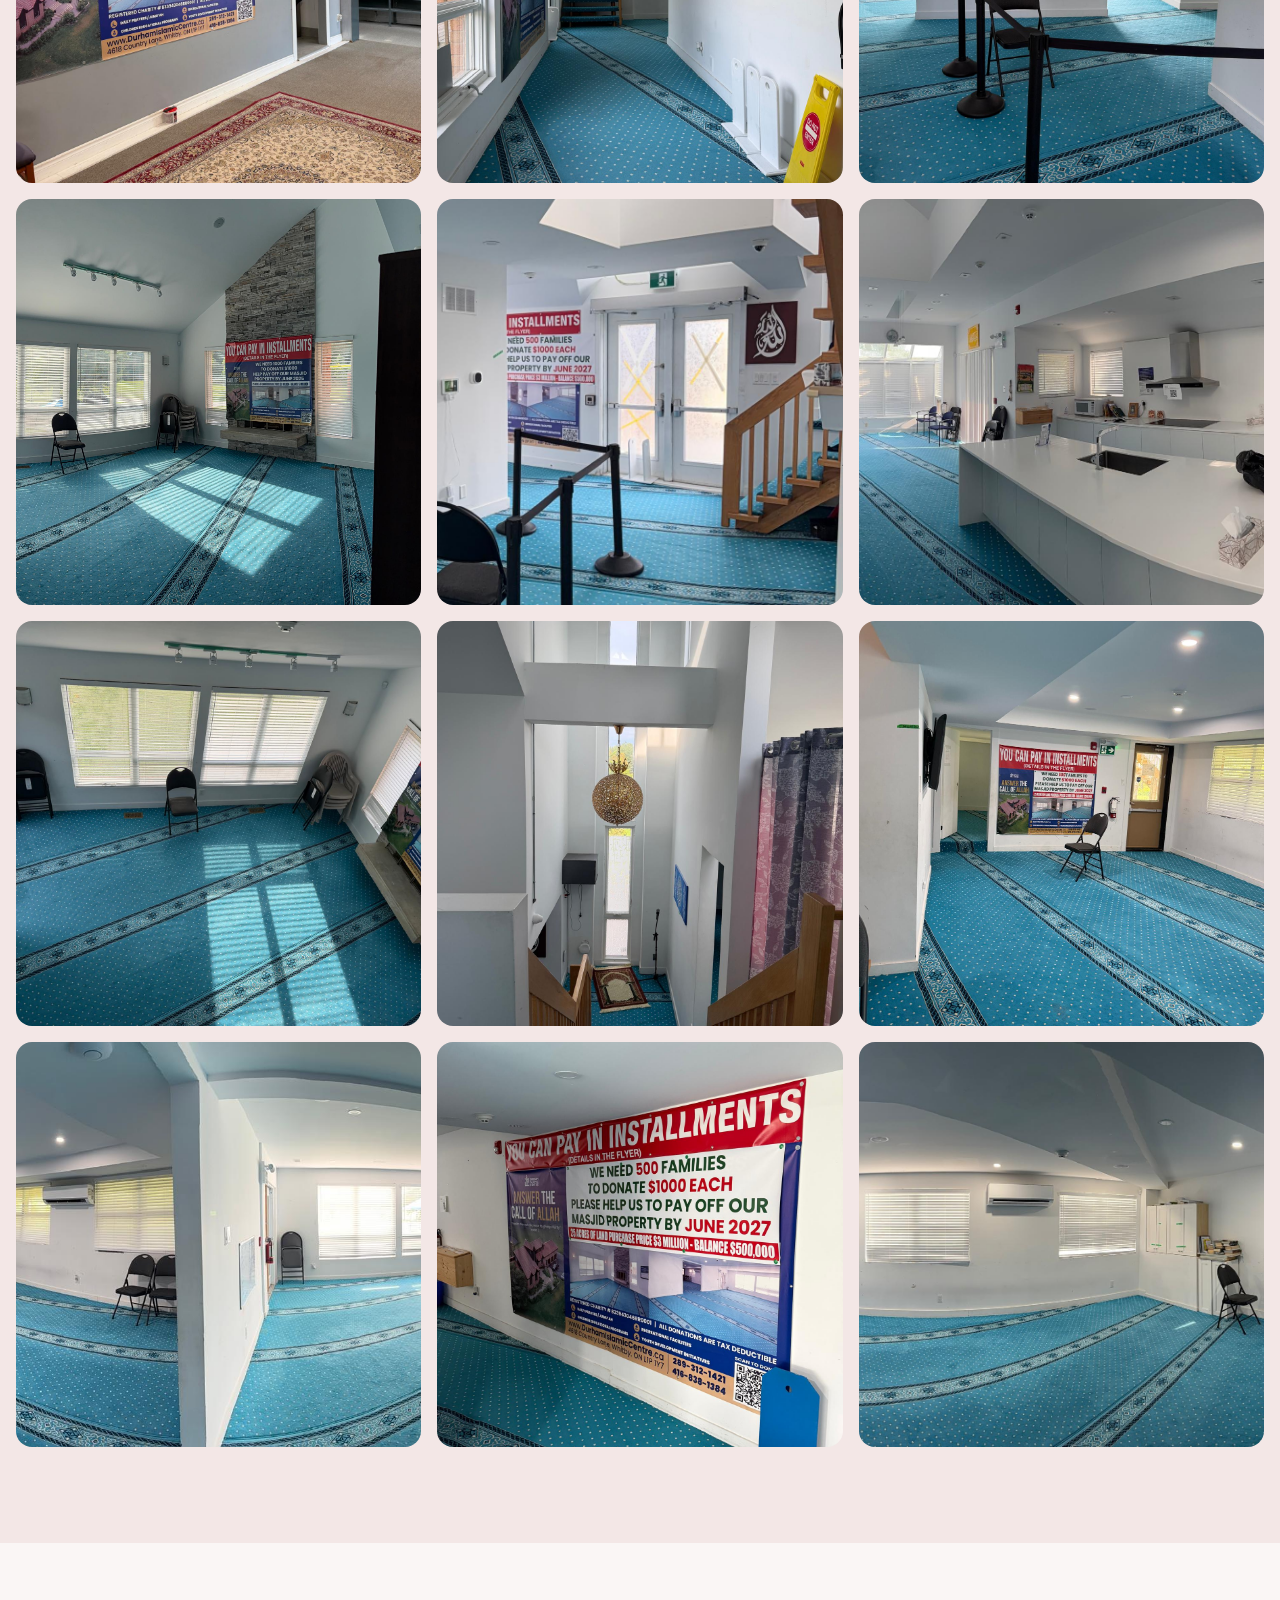
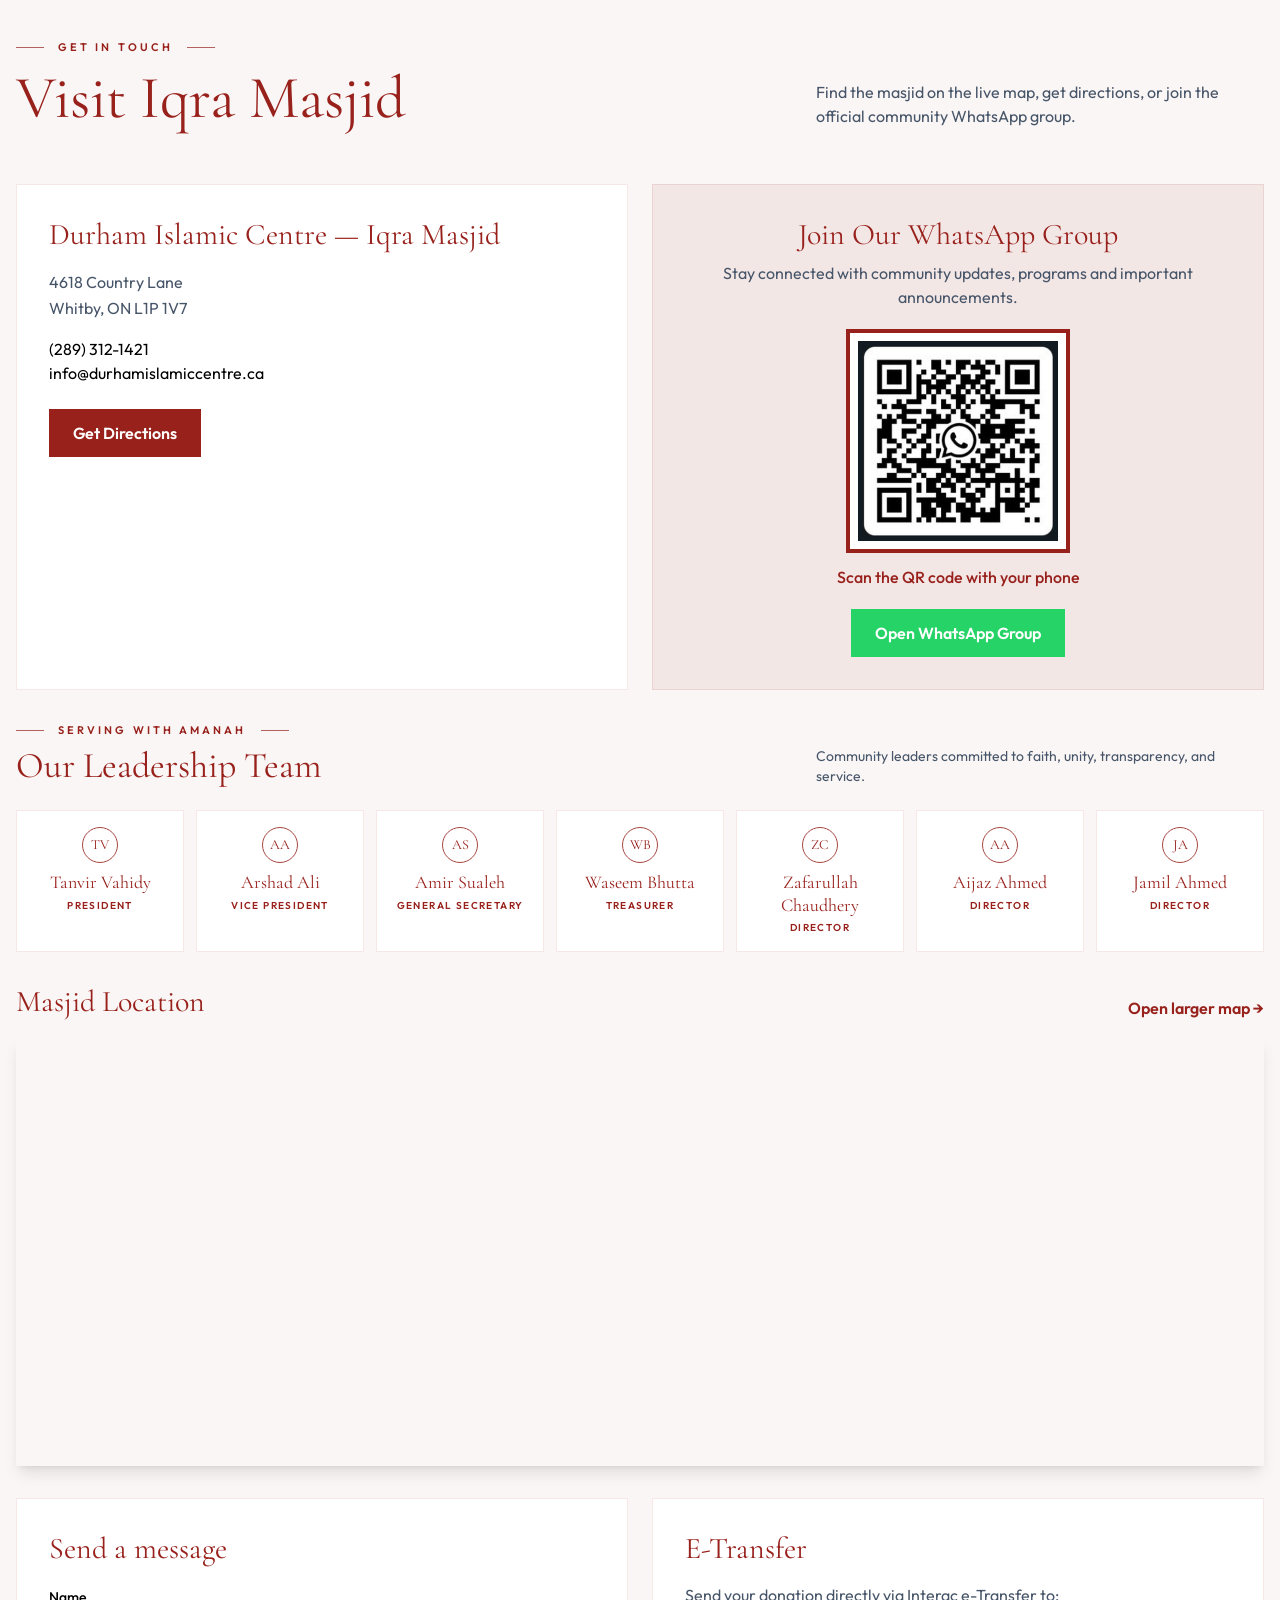
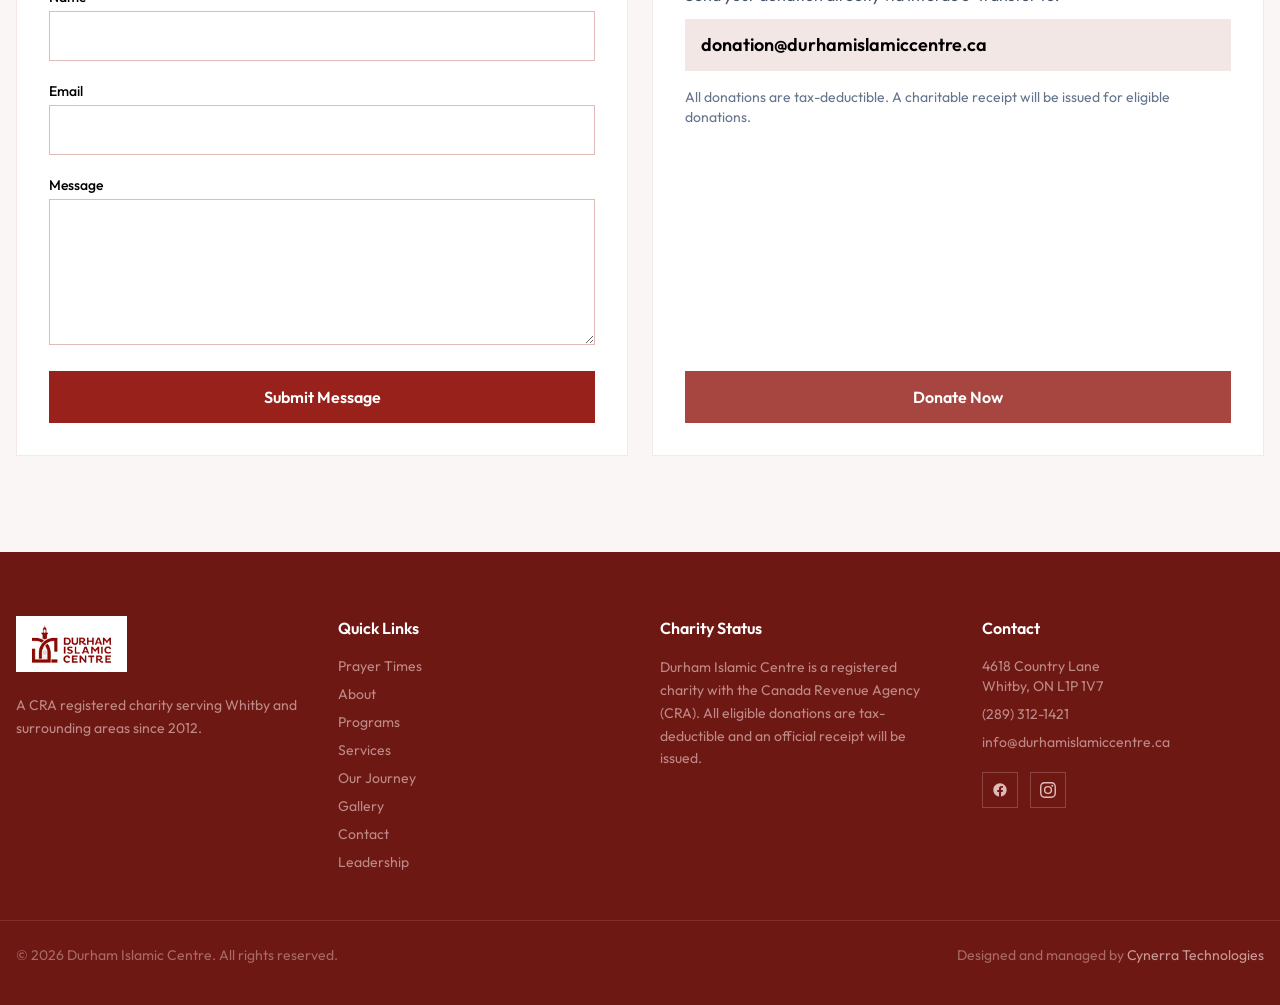
==== commit 8cfcd67d: "Refactor gallery layout in index.html to improve image aspect ratios and update lightbox functionali" ====
--- a/index.html
+++ b/index.html
@@ -899,47 +899,47 @@
     </div>
 
     <div class="grid grid-cols-2 md:grid-cols-3 gap-3 sm:gap-4">
-      <button type="button" class="gallery-tile relative overflow-hidden rounded-2xl aspect-[4/5] md:aspect-square" onclick="openLightbox(0)">
+      <button type="button" class="gallery-tile relative overflow-hidden rounded-2xl col-span-2 aspect-[2/1] md:aspect-[2/1]" onclick="openLightbox(0)">
+        <img src="assets/gallery/15.jpeg" alt="Iqra Masjid building exterior" class="w-full h-full object-cover" loading="lazy" />
+      </button>
+      <button type="button" class="gallery-tile relative overflow-hidden rounded-2xl aspect-square" onclick="openLightbox(1)">
         <img src="assets/gallery/1.jpeg" alt="Durham Islamic Centre community" class="w-full h-full object-cover" loading="lazy" />
       </button>
-      <button type="button" class="gallery-tile relative overflow-hidden rounded-2xl aspect-square md:col-span-2 md:aspect-[2/1]" onclick="openLightbox(1)">
+      <button type="button" class="gallery-tile relative overflow-hidden rounded-2xl aspect-square" onclick="openLightbox(2)">
         <img src="assets/gallery/2.jpeg" alt="Durham Islamic Centre grounds" class="w-full h-full object-cover" loading="lazy" />
       </button>
-      <button type="button" class="gallery-tile relative overflow-hidden rounded-2xl aspect-square" onclick="openLightbox(2)">
+      <button type="button" class="gallery-tile relative overflow-hidden rounded-2xl aspect-square" onclick="openLightbox(3)">
         <img src="assets/gallery/3.jpeg" alt="Masjid entrance and progress" class="w-full h-full object-cover" loading="lazy" />
       </button>
-      <button type="button" class="gallery-tile relative overflow-hidden rounded-2xl aspect-square" onclick="openLightbox(3)">
+      <button type="button" class="gallery-tile relative overflow-hidden rounded-2xl aspect-square" onclick="openLightbox(4)">
         <img src="assets/gallery/4.jpeg" alt="Iqra Masjid prayer hall" class="w-full h-full object-cover" loading="lazy" />
       </button>
-      <button type="button" class="gallery-tile relative overflow-hidden rounded-2xl aspect-square" onclick="openLightbox(4)">
+      <button type="button" class="gallery-tile relative overflow-hidden rounded-2xl aspect-square" onclick="openLightbox(5)">
         <img src="assets/gallery/5.jpeg" alt="Community gathering" class="w-full h-full object-cover" loading="lazy" />
       </button>
-      <button type="button" class="gallery-tile relative overflow-hidden rounded-2xl aspect-square" onclick="openLightbox(5)">
+      <button type="button" class="gallery-tile relative overflow-hidden rounded-2xl aspect-square" onclick="openLightbox(6)">
         <img src="assets/gallery/6.jpeg" alt="Building our home together" class="w-full h-full object-cover" loading="lazy" />
       </button>
-      <button type="button" class="gallery-tile relative overflow-hidden rounded-2xl aspect-square md:col-span-2 md:aspect-[2/1]" onclick="openLightbox(6)">
+      <button type="button" class="gallery-tile relative overflow-hidden rounded-2xl aspect-square" onclick="openLightbox(7)">
         <img src="assets/gallery/7.jpeg" alt="Durham Islamic Centre community" class="w-full h-full object-cover" loading="lazy" />
       </button>
-      <button type="button" class="gallery-tile relative overflow-hidden rounded-2xl aspect-square" onclick="openLightbox(7)">
+      <button type="button" class="gallery-tile relative overflow-hidden rounded-2xl aspect-square" onclick="openLightbox(8)">
         <img src="assets/gallery/8.jpeg" alt="Iqra Masjid" class="w-full h-full object-cover" loading="lazy" />
       </button>
-      <button type="button" class="gallery-tile relative overflow-hidden rounded-2xl aspect-square" onclick="openLightbox(8)">
+      <button type="button" class="gallery-tile relative overflow-hidden rounded-2xl aspect-square" onclick="openLightbox(9)">
         <img src="assets/gallery/10.jpeg" alt="Community moments" class="w-full h-full object-cover" loading="lazy" />
       </button>
-      <button type="button" class="gallery-tile relative overflow-hidden rounded-2xl aspect-square" onclick="openLightbox(9)">
+      <button type="button" class="gallery-tile relative overflow-hidden rounded-2xl aspect-square" onclick="openLightbox(10)">
         <img src="assets/gallery/11.jpeg" alt="Faith and fellowship" class="w-full h-full object-cover" loading="lazy" />
       </button>
-      <button type="button" class="gallery-tile relative overflow-hidden rounded-2xl aspect-square" onclick="openLightbox(10)">
+      <button type="button" class="gallery-tile relative overflow-hidden rounded-2xl aspect-square" onclick="openLightbox(11)">
         <img src="assets/gallery/12.jpeg" alt="Durham Islamic Centre" class="w-full h-full object-cover" loading="lazy" />
       </button>
-      <button type="button" class="gallery-tile relative overflow-hidden rounded-2xl aspect-square md:col-span-2 md:aspect-[2/1]" onclick="openLightbox(11)">
+      <button type="button" class="gallery-tile relative overflow-hidden rounded-2xl aspect-square" onclick="openLightbox(12)">
         <img src="assets/gallery/13.jpeg" alt="Serving our community" class="w-full h-full object-cover" loading="lazy" />
       </button>
-      <button type="button" class="gallery-tile relative overflow-hidden rounded-2xl aspect-square" onclick="openLightbox(12)">
+      <button type="button" class="gallery-tile relative overflow-hidden rounded-2xl col-span-2 md:col-span-1 aspect-[2/1] md:aspect-square" onclick="openLightbox(13)">
         <img src="assets/gallery/14.jpeg" alt="Together in Whitby" class="w-full h-full object-cover" loading="lazy" />
-      </button>
-      <button type="button" class="gallery-tile relative overflow-hidden rounded-2xl col-span-2 md:col-span-3 aspect-[16/7]" onclick="openLightbox(13)">
-        <img src="assets/gallery/15.jpeg" alt="Building our home together" class="w-full h-full object-cover" loading="lazy" />
       </button>
     </div>
   </div>
@@ -1470,6 +1470,7 @@
   startAbout();
 
   const galleryItems = [
+    { src: 'assets/gallery/15.jpeg', caption: 'Iqra Masjid building exterior' },
     { src: 'assets/gallery/1.jpeg', caption: 'Durham Islamic Centre community' },
     { src: 'assets/gallery/2.jpeg', caption: 'Durham Islamic Centre grounds' },
     { src: 'assets/gallery/3.jpeg', caption: 'Masjid entrance and progress' },
@@ -1483,7 +1484,6 @@
     { src: 'assets/gallery/12.jpeg', caption: 'Durham Islamic Centre' },
     { src: 'assets/gallery/13.jpeg', caption: 'Serving our community' },
     { src: 'assets/gallery/14.jpeg', caption: 'Together in Whitby' },
-    { src: 'assets/gallery/15.jpeg', caption: 'Building our home together' },
   ];
   let currentLightboxIndex = 0;
   let lightboxBusy = false;
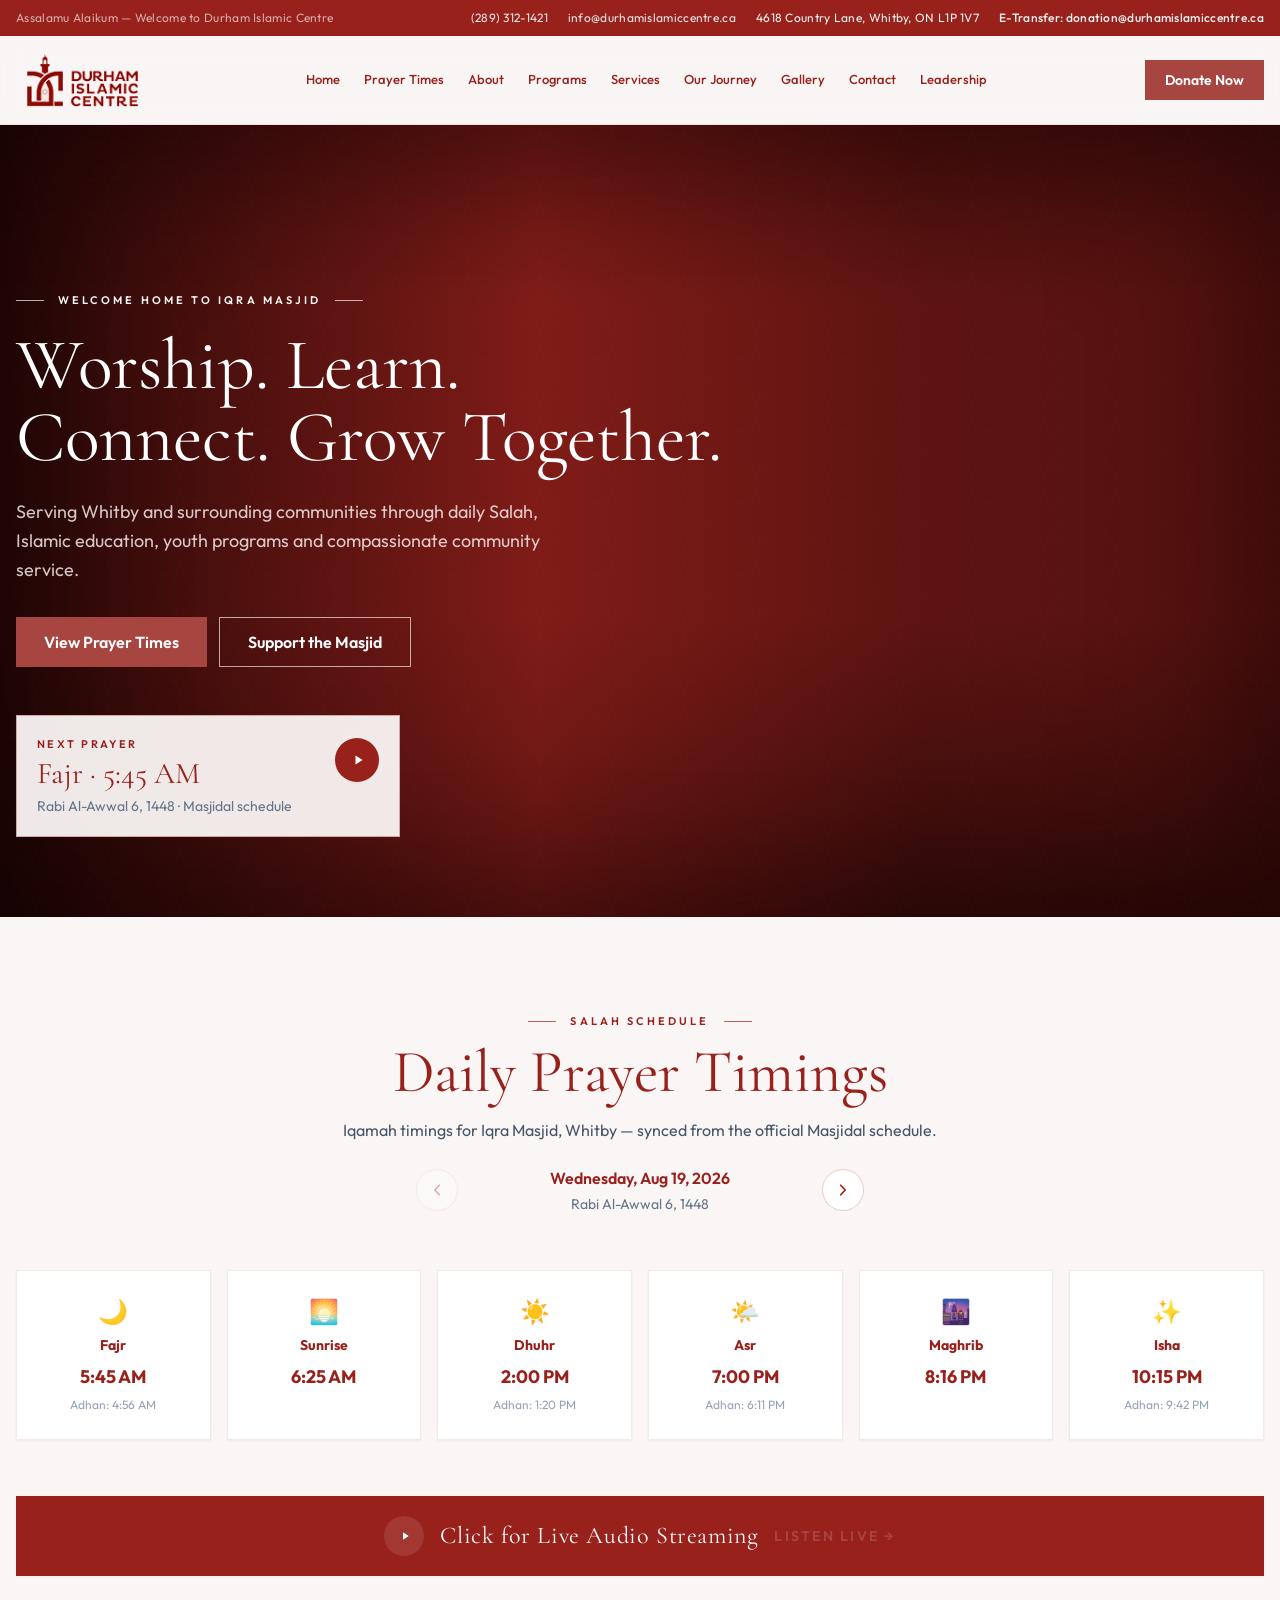
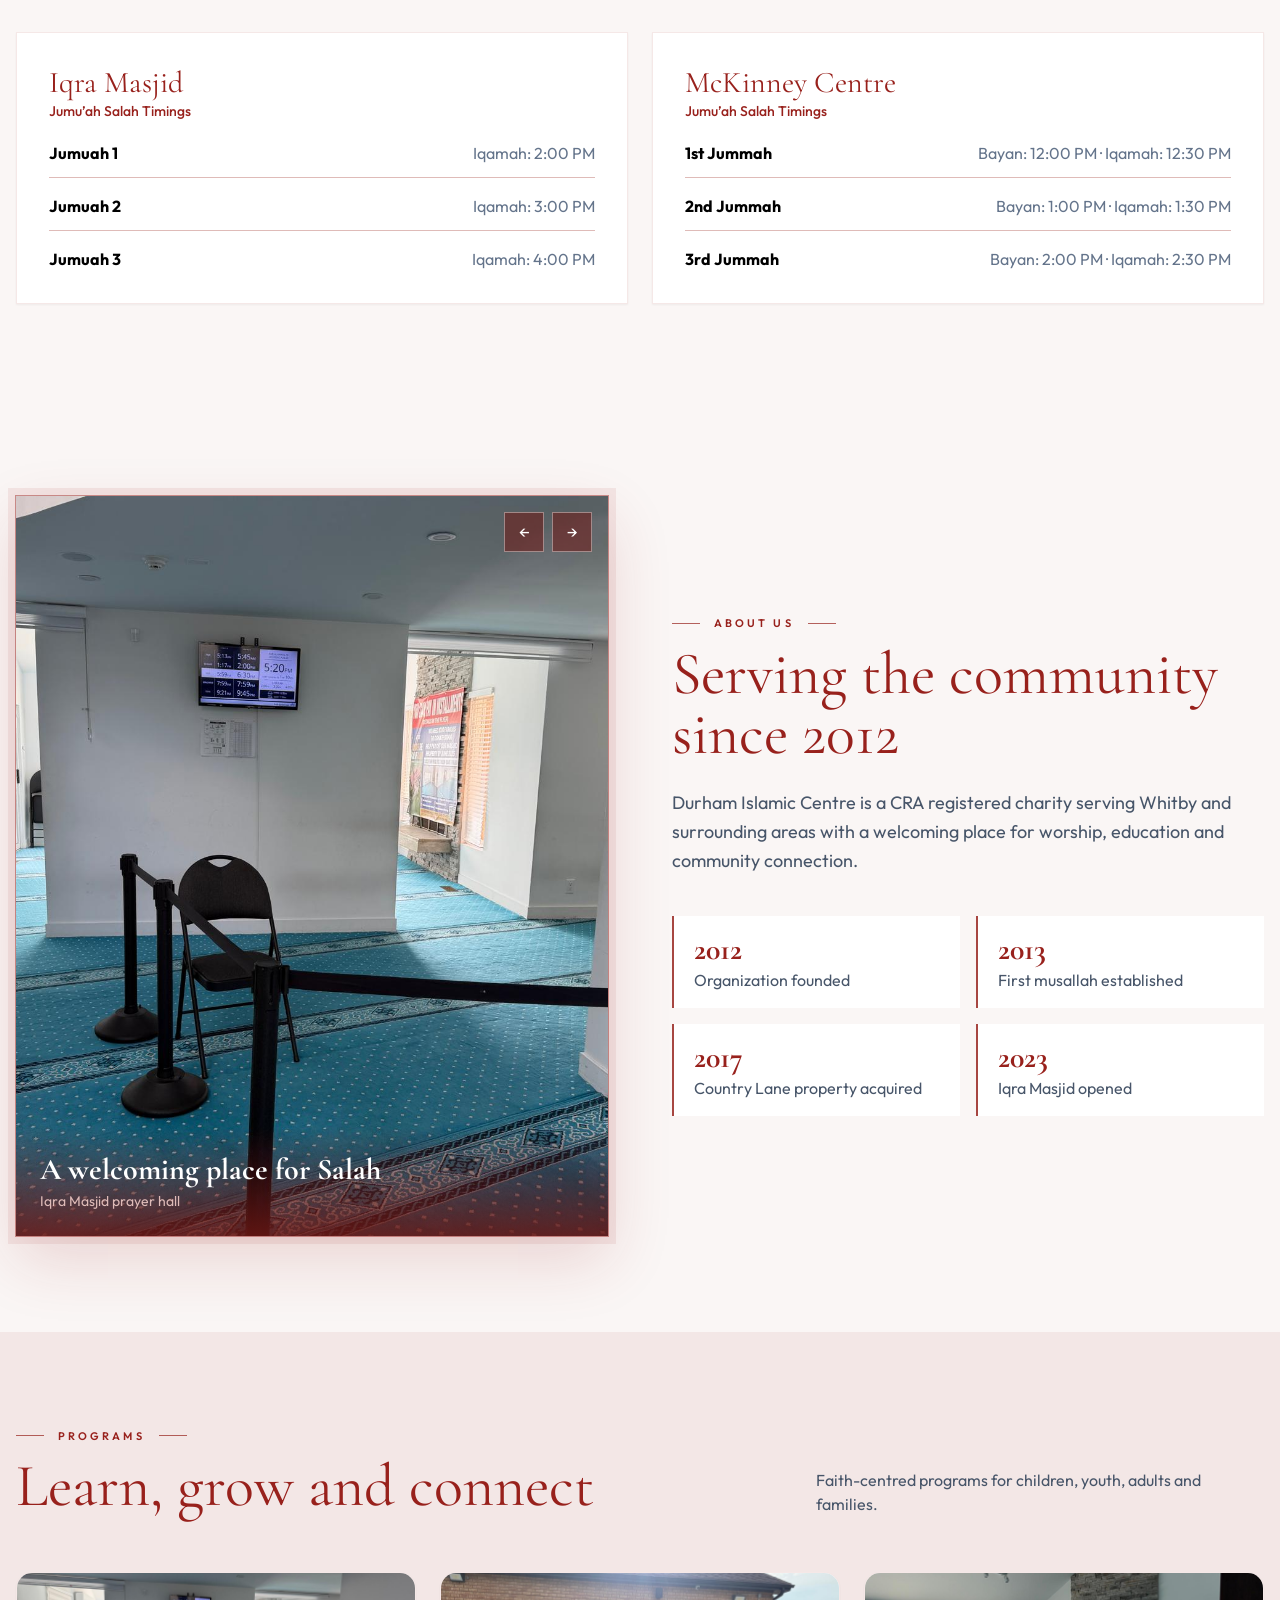
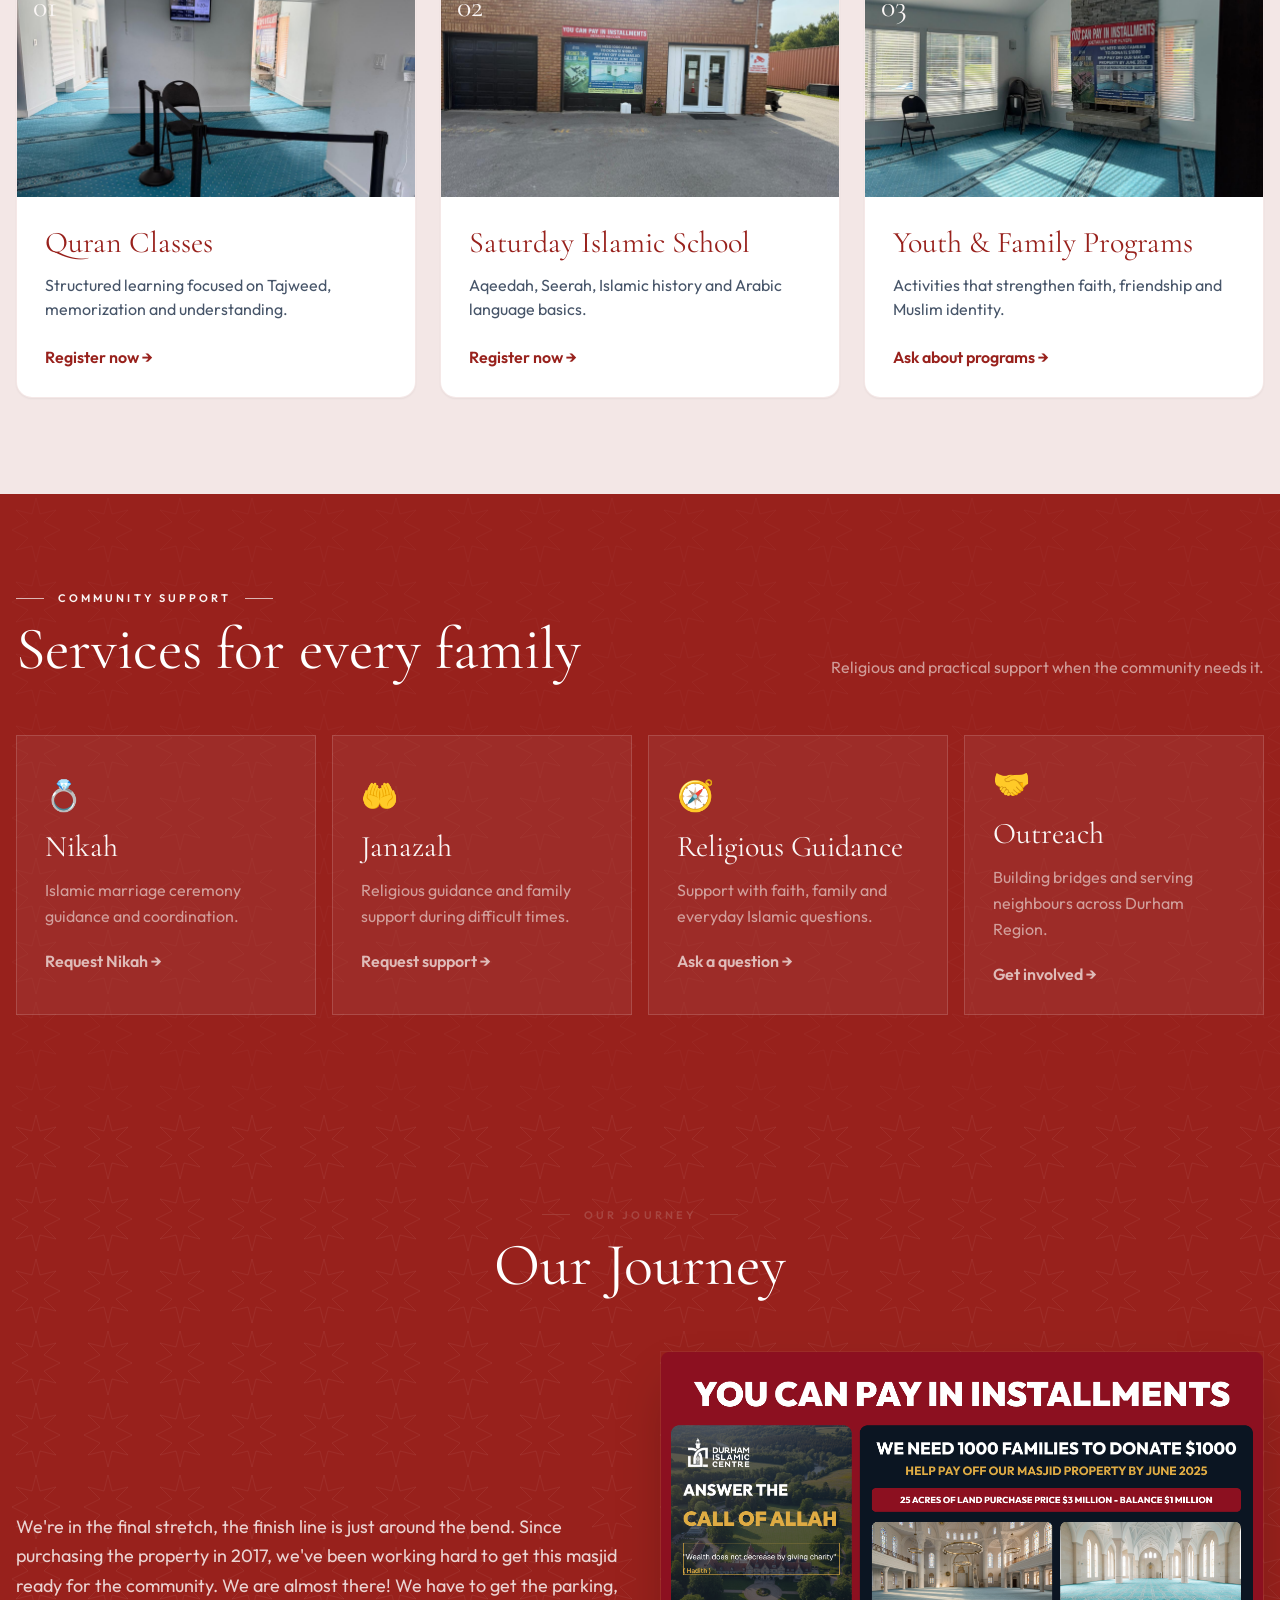
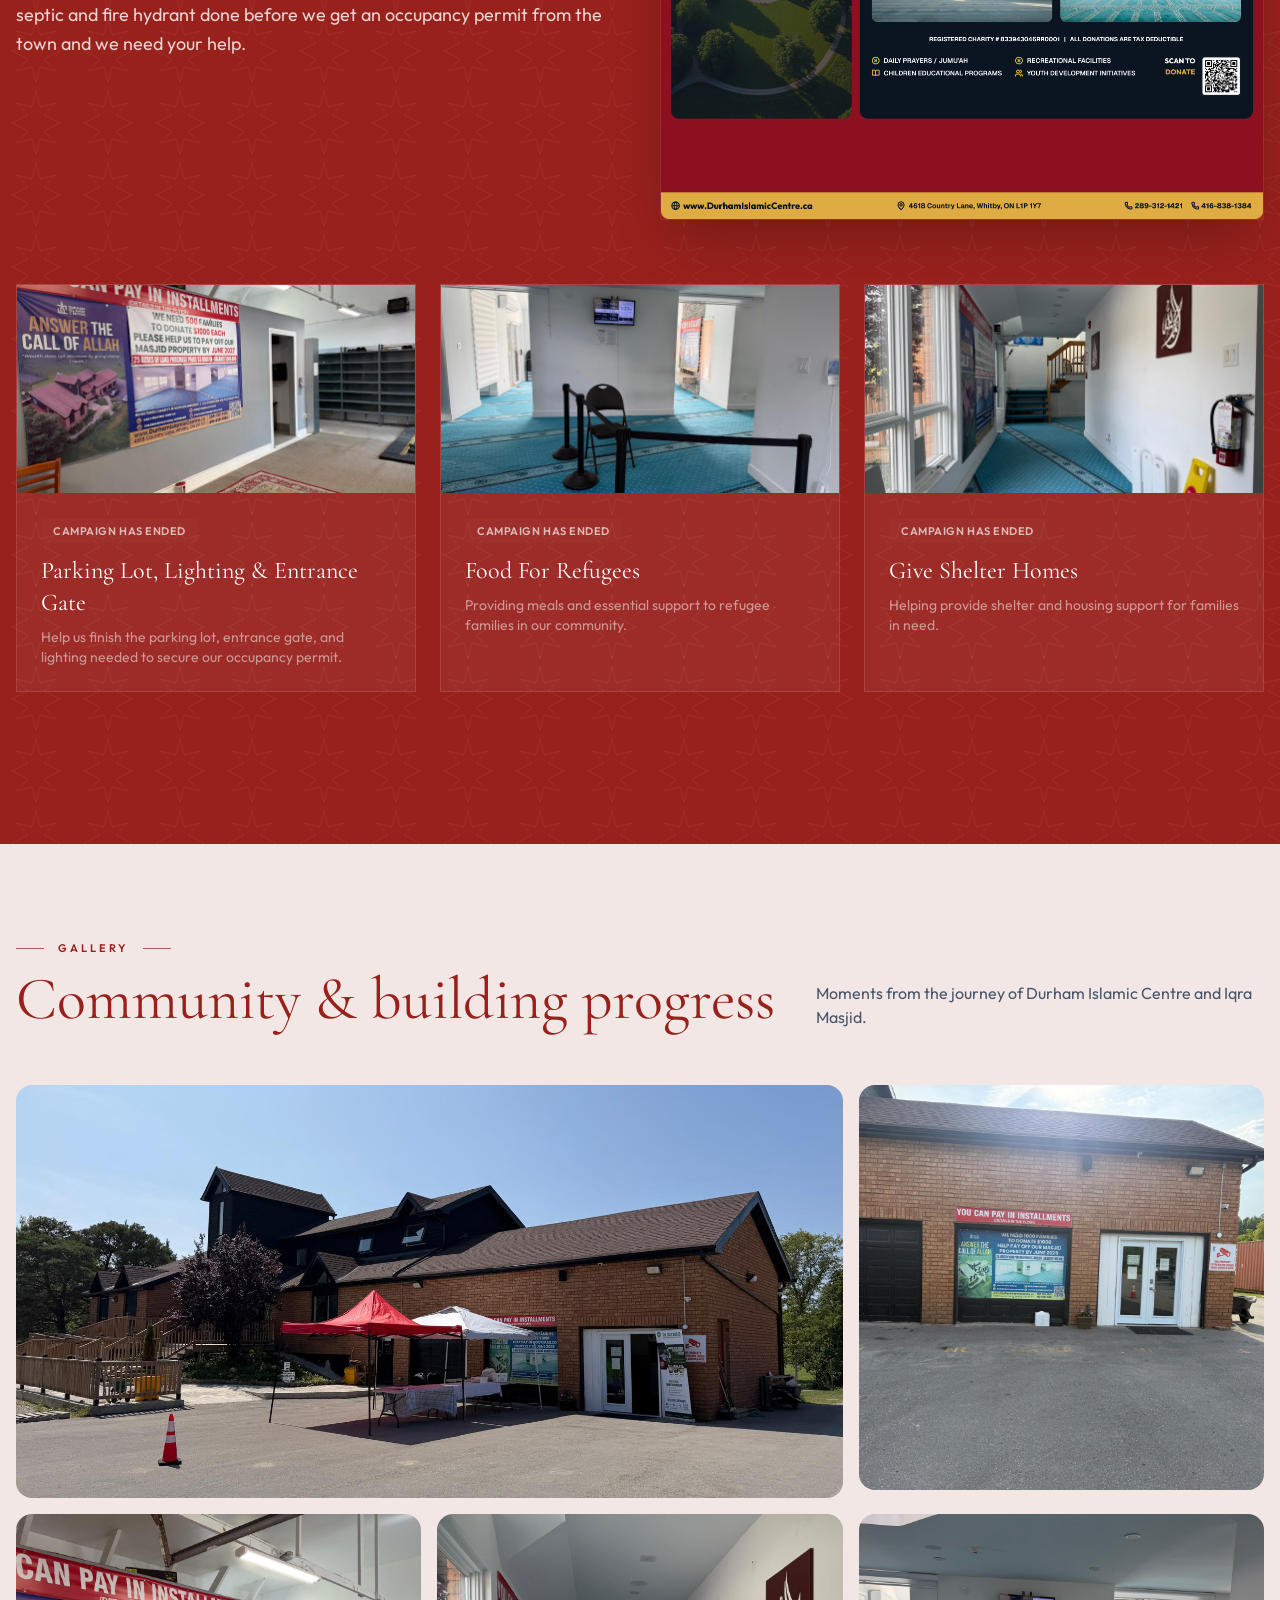
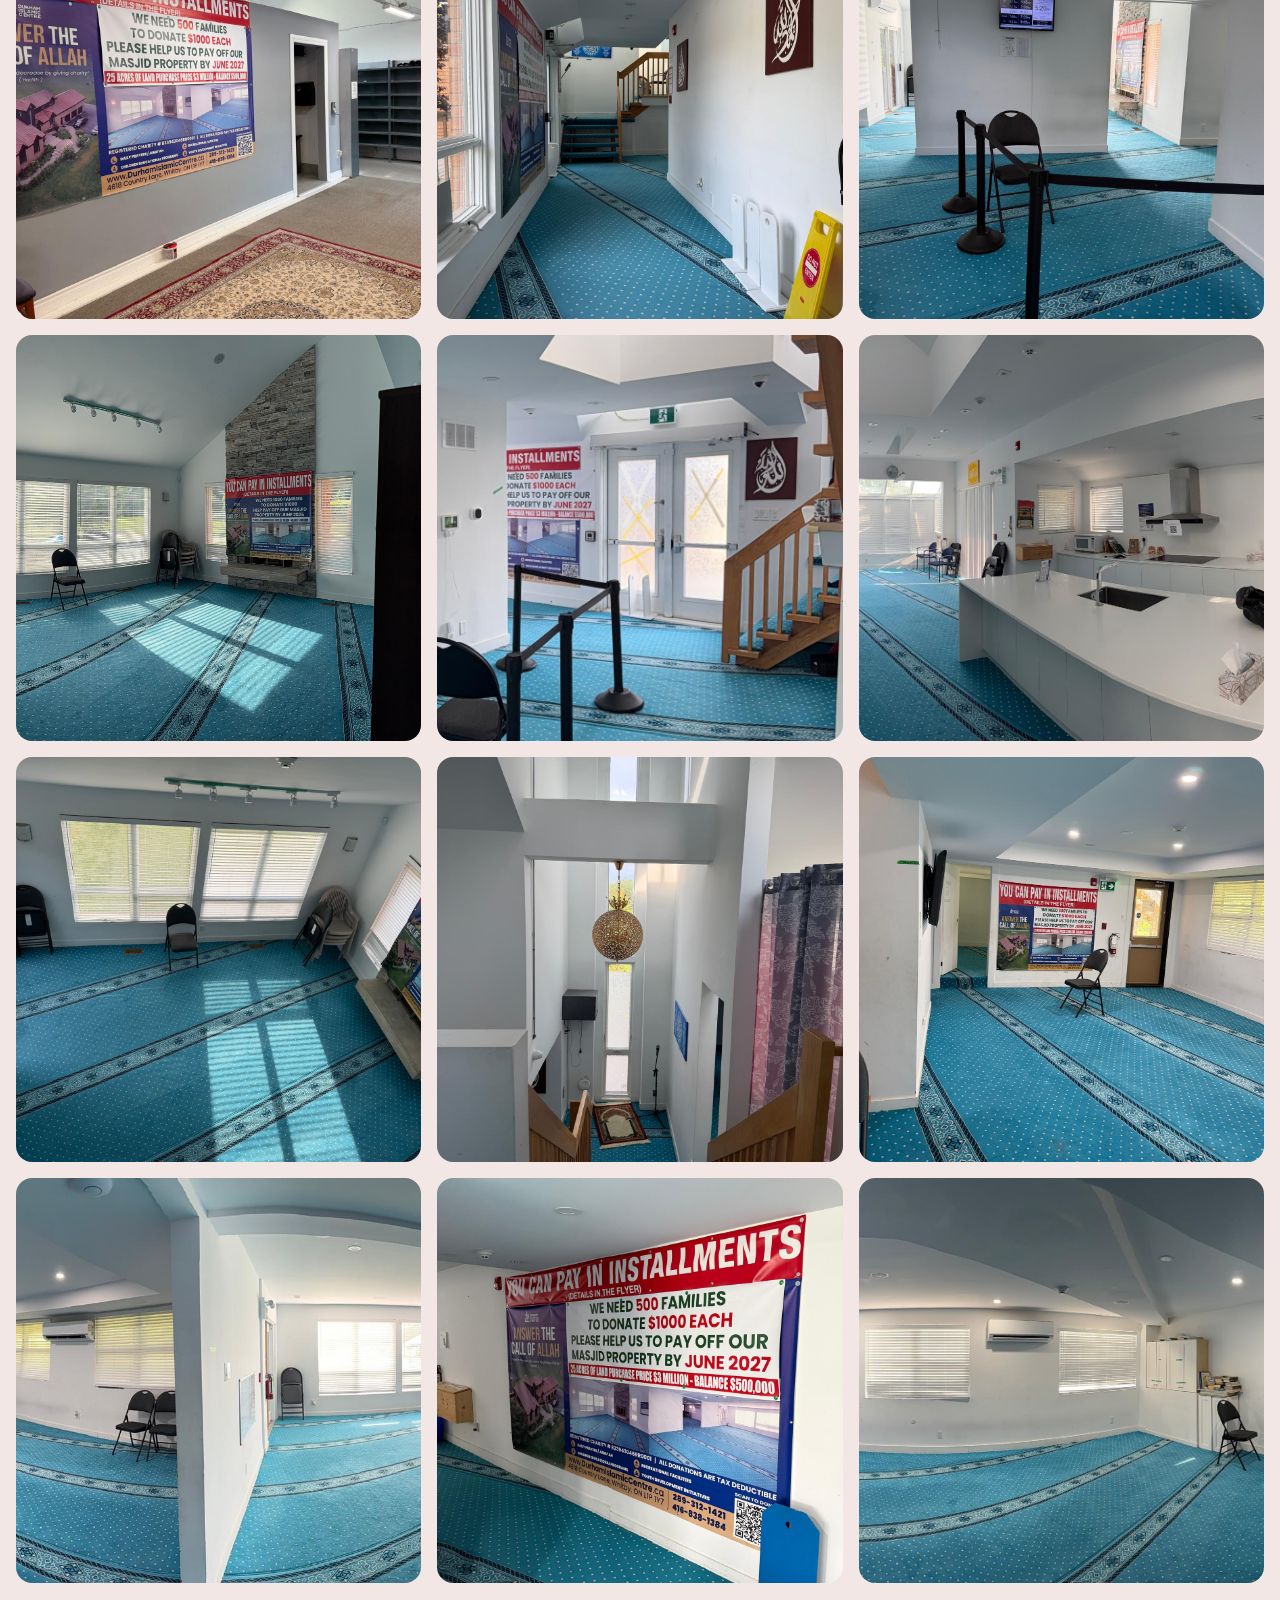
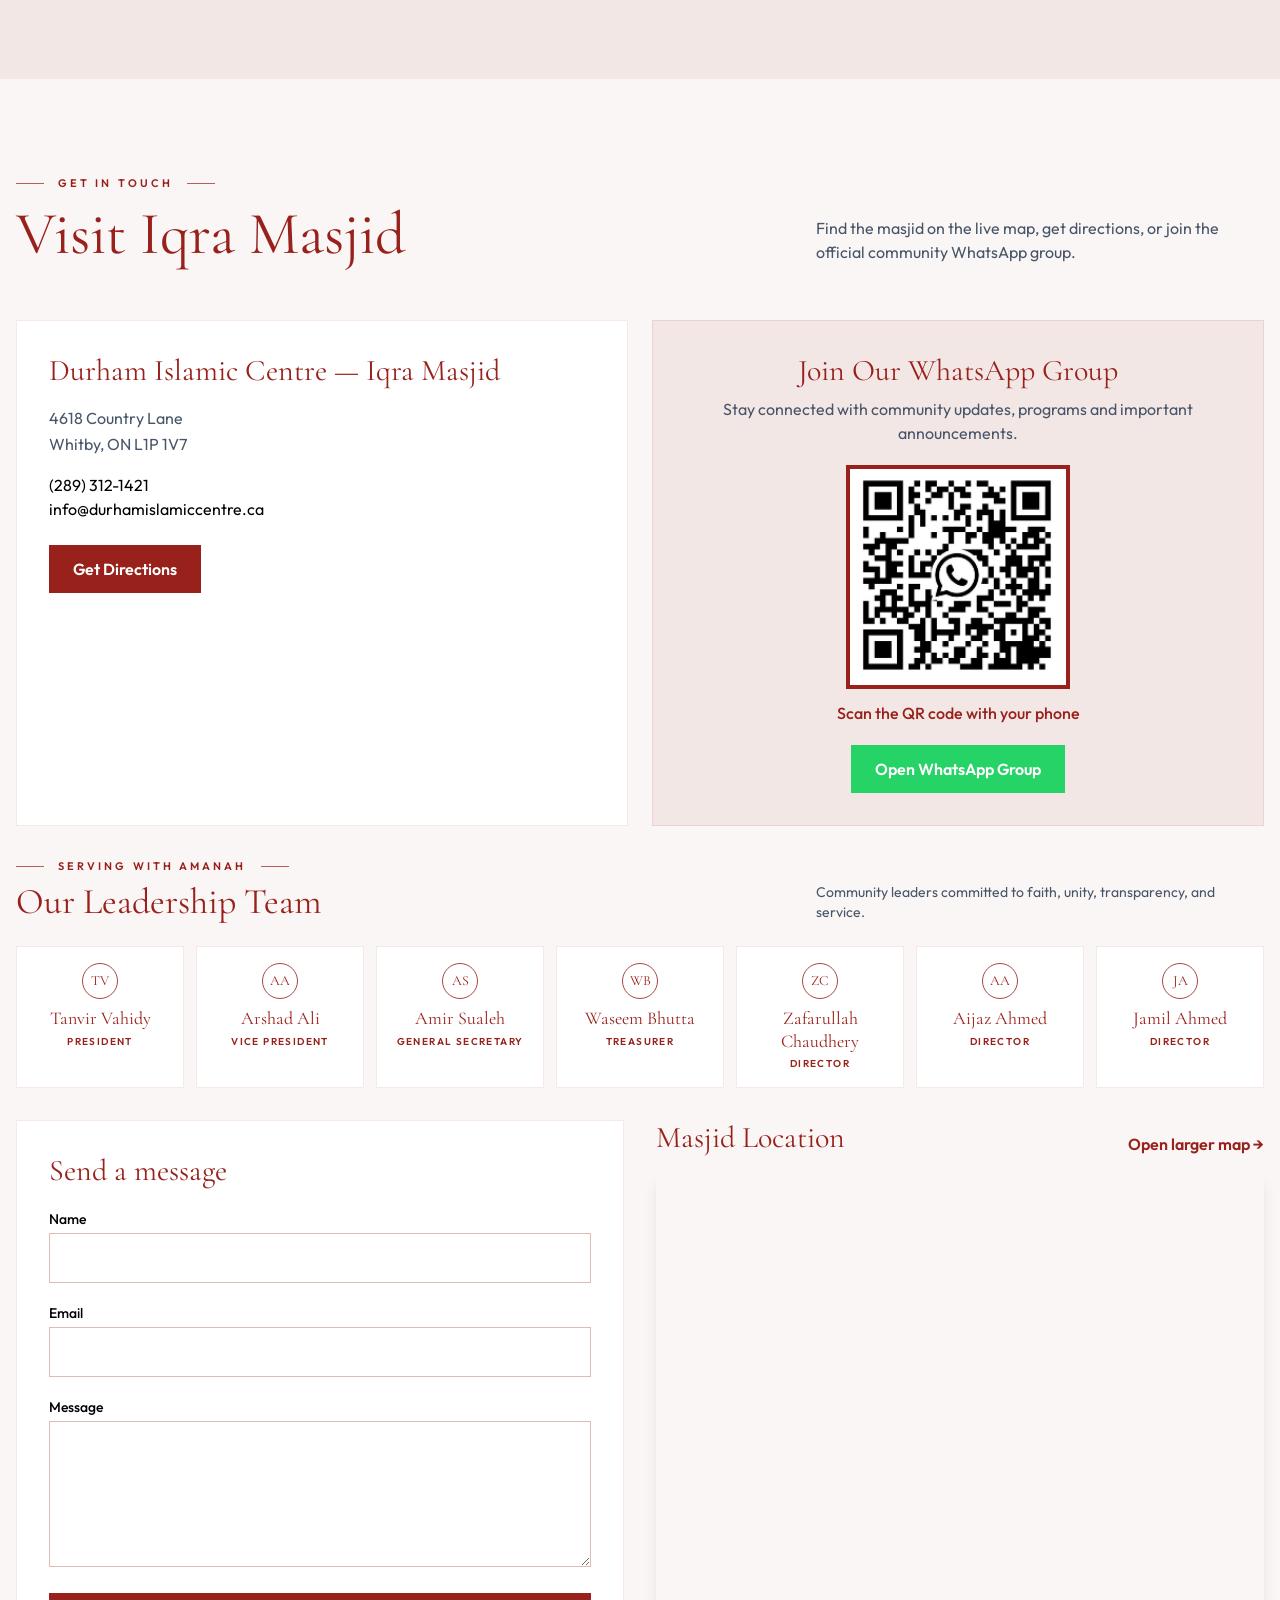
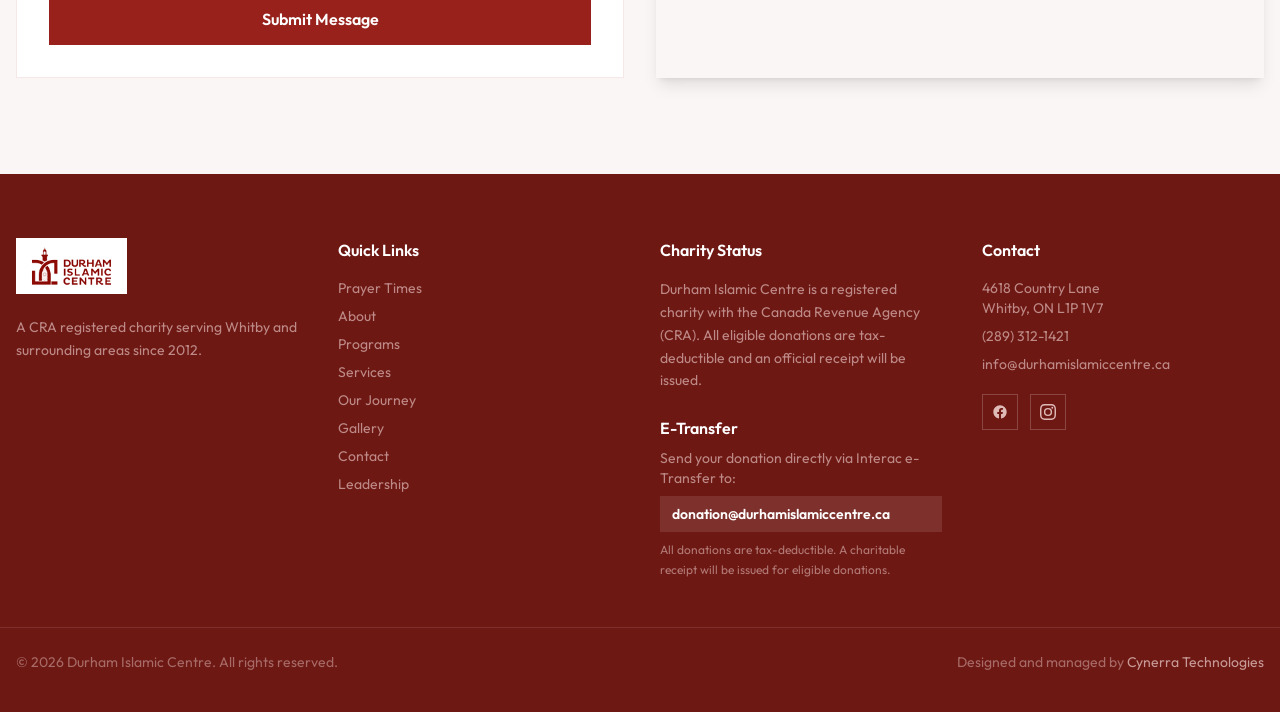
==== commit ffe234a2: "Update donation links in index.html to direct users to the new donation page and add live audio stre" ====
--- a/index.html
+++ b/index.html
@@ -487,7 +487,7 @@
     </ul>
 
     <div class="flex items-center gap-2 sm:gap-3 shrink-0">
-      <a href="#donate" class="hidden sm:inline-flex items-center bg-gold-400 hover:bg-gold-500 text-white font-semibold text-sm px-4 sm:px-5 py-2.5 transition">Donate Now</a>
+      <a href="https://app.irm.io/durhamislamiccentre.ca" target="_blank" rel="noopener" class="hidden sm:inline-flex items-center bg-gold-400 hover:bg-gold-500 text-white font-semibold text-sm px-4 sm:px-5 py-2.5 transition">Donate Now</a>
       <button id="menu-btn" class="xl:hidden inline-flex items-center justify-center h-11 w-11 text-forest-900" aria-label="Open menu" aria-expanded="false" aria-controls="mobile-menu">
         <svg xmlns="http://www.w3.org/2000/svg" class="h-7 w-7" fill="none" viewBox="0 0 24 24" stroke="currentColor"><path stroke-linecap="round" stroke-linejoin="round" stroke-width="1.6" d="M4 7h16M4 12h16M4 17h16"/></svg>
       </button>
@@ -514,7 +514,7 @@
       <li><a href="#gallery" class="mobile-nav-link">Gallery</a></li>
       <li><a href="#contact" class="mobile-nav-link">Contact</a></li>
       <li><a href="#leadership" class="mobile-nav-link">Leadership</a></li>
-      <li><a href="#donate" class="mobile-nav-link mobile-nav-donate">Donate Now</a></li>
+      <li><a href="https://app.irm.io/durhamislamiccentre.ca" target="_blank" rel="noopener" class="mobile-nav-link mobile-nav-donate">Donate Now</a></li>
     </ul>
   </nav>
 </aside>
@@ -546,13 +546,29 @@
     </p>
     <div class="mt-8 flex flex-wrap gap-3">
       <a href="#prayers" class="inline-flex items-center justify-center min-h-[50px] px-7 bg-gold-400 hover:bg-gold-500 text-white font-semibold transition">View Prayer Times</a>
-      <a href="#donate" class="inline-flex items-center justify-center min-h-[50px] px-7 border border-ivory-100/70 text-white hover:bg-white hover:text-forest-900 font-semibold transition">Support the Masjid</a>
+      <a href="https://app.irm.io/durhamislamiccentre.ca" target="_blank" rel="noopener" class="inline-flex items-center justify-center min-h-[50px] px-7 border border-ivory-100/70 text-white hover:bg-white hover:text-forest-900 font-semibold transition">Support the Masjid</a>
     </div>
 
     <div class="mt-12 max-w-sm bg-ivory-50/95 backdrop-blur border border-gold-400/40 p-5">
-      <p class="text-[11px] uppercase tracking-[0.22em] text-gold-600 font-semibold">Next Prayer</p>
-      <p id="nextPrayer" class="font-display text-3xl text-forest-900 mt-1">Loading…</p>
-      <p id="prayerNote" class="text-sm text-slate-500 mt-1">Whitby, Ontario</p>
+      <div class="flex items-start justify-between gap-3">
+        <div class="min-w-0">
+          <p class="text-[11px] uppercase tracking-[0.22em] text-gold-600 font-semibold">Next Prayer</p>
+          <p id="nextPrayer" class="font-display text-3xl text-forest-900 mt-1">Loading…</p>
+          <p id="prayerNote" class="text-sm text-slate-500 mt-1">Whitby, Ontario</p>
+        </div>
+        <a
+          href="https://broadcast.azaanbox.com/embed/durham-islamic-centre"
+          target="_blank"
+          rel="noopener"
+          class="shrink-0 mt-0.5 inline-flex items-center justify-center w-11 h-11 rounded-full bg-forest-900 text-white hover:bg-forest-800 hover:text-white transition shadow-sm"
+          aria-label="Listen to live masjid audio"
+          title="Live masjid audio"
+        >
+          <svg viewBox="0 0 24 24" class="w-5 h-5 translate-x-[1px]" fill="currentColor" aria-hidden="true">
+            <path d="M9 6.5v11l8.5-5.5L9 6.5z"/>
+          </svg>
+        </a>
+      </div>
     </div>
   </div>
 </section>
@@ -621,6 +637,22 @@
       </div>
     </div>
 
+    <a
+      href="https://broadcast.azaanbox.com/embed/durham-islamic-centre"
+      target="_blank"
+      rel="noopener"
+      class="group mb-14 flex items-center justify-center gap-3 sm:gap-4 w-full bg-forest-900 hover:bg-forest-800 text-white px-5 py-4 sm:py-5 shadow-sm transition"
+      aria-label="Click for Live Audio Streaming"
+    >
+      <span class="inline-flex items-center justify-center w-10 h-10 rounded-full bg-white/10 text-white group-hover:bg-white/15 transition shrink-0">
+        <svg viewBox="0 0 24 24" class="w-4 h-4 translate-x-[1px]" fill="currentColor" aria-hidden="true">
+          <path d="M9 6.5v11l8.5-5.5L9 6.5z"/>
+        </svg>
+      </span>
+      <span class="font-display text-xl sm:text-2xl tracking-wide">Click for Live Audio Streaming</span>
+      <span class="hidden sm:inline text-gold-400 text-sm font-semibold uppercase tracking-[0.16em]">Listen live →</span>
+    </a>
+
     <div class="grid md:grid-cols-2 gap-6">
       <article class="bg-white border border-forest-900/10 p-7 sm:p-8 shadow-sm">
         <h3 class="font-display text-3xl text-forest-900">Iqra Masjid</h3>
@@ -842,12 +874,6 @@
     <div class="grid lg:grid-cols-2 gap-10 items-center mb-16">
       <div>
         <p class="text-ivory-100/90 leading-relaxed text-lg">We're in the final stretch, the finish line is just around the bend. Since purchasing the property in 2017, we've been working hard to get this masjid ready for the community. We are almost there! We have to get the parking, septic and fire hydrant done before we get an occupancy permit from the town and we need your help.</p>
-        <div class="flex flex-wrap gap-3 mt-7 text-sm">
-          <span class="bg-white/10 border border-white/10 px-4 py-2">🅿️ Parking Lot</span>
-          <span class="bg-white/10 border border-white/10 px-4 py-2">🚿 Septic System</span>
-          <span class="bg-white/10 border border-white/10 px-4 py-2">🚒 Fire Hydrant</span>
-          <span class="bg-white/10 border border-white/10 px-4 py-2">💡 Entrance Lighting</span>
-        </div>
       </div>
       <img src="assets/images/campaign-recurring.png" alt="Durham Islamic Centre Answer the Call of Allah campaign poster" class="w-full max-w-md lg:max-w-none mx-auto shadow-2xl border border-gold-400/30" />
     </div>
@@ -985,7 +1011,7 @@
         <h3 class="font-display text-3xl text-forest-900 mb-2">Join Our WhatsApp Group</h3>
         <p class="text-slate-600 mb-5">Stay connected with community updates, programs and important announcements.</p>
         <a href="https://chat.whatsapp.com/77SDABOhIpE8pA3n49bSR5" target="_blank" rel="noopener">
-          <img src="assets/images/whatsapp-qr.jpg" alt="QR code for the Durham Islamic Centre WhatsApp group" class="w-56 h-56 mx-auto object-cover border-4 border-forest-800 bg-white p-2" />
+          <img src="assets/images/whatsapp-qr.png" alt="QR code for the Durham Islamic Centre WhatsApp group" class="w-56 h-56 mx-auto object-contain border-4 border-forest-800 bg-white p-2" />
         </a>
         <p class="mt-3 font-medium text-forest-900">Scan the QR code with your phone</p>
         <a href="https://chat.whatsapp.com/77SDABOhIpE8pA3n49bSR5" target="_blank" rel="noopener" class="mt-5 inline-flex items-center justify-center bg-[#25D366] hover:bg-[#1ebe5d] text-white font-semibold px-6 py-3 transition">Open WhatsApp Group</a>
@@ -1039,23 +1065,8 @@
       </div>
     </div>
 
-    <div class="mb-8">
-      <div class="flex items-end justify-between gap-4 mb-4">
-        <h3 class="font-display text-3xl text-forest-900">Masjid Location</h3>
-        <a href="https://www.google.com/maps/search/?api=1&query=4618+Country+Lane+Whitby+ON+L1P+1V7" target="_blank" rel="noopener" class="text-forest-800 font-semibold hover:text-gold-600">Open larger map →</a>
-      </div>
-      <iframe
-        title="Google Map showing Durham Islamic Centre at 4618 Country Lane, Whitby"
-        src="https://www.google.com/maps?q=4618%20Country%20Lane%2C%20Whitby%2C%20ON%20L1P%201V7&z=15&output=embed"
-        class="w-full h-[360px] sm:h-[430px] border-0 shadow-lg"
-        loading="lazy"
-        referrerpolicy="no-referrer-when-downgrade"
-        allowfullscreen>
-      </iframe>
-    </div>
-
-    <div class="grid lg:grid-cols-2 gap-6 items-stretch">
-      <form id="contact-form" class="bg-white border border-forest-900/10 p-8 space-y-5">
+    <div class="grid lg:grid-cols-2 gap-6 lg:gap-8 items-stretch">
+      <form id="contact-form" class="bg-white border border-forest-900/10 p-8 space-y-5 h-full">
         <h3 class="font-display text-3xl text-forest-900">Send a message</h3>
         <div>
           <label for="name" class="block text-sm font-medium mb-1">Name</label>
@@ -1072,12 +1083,19 @@
         <button type="submit" class="w-full bg-forest-900 hover:bg-forest-800 text-white font-semibold py-3.5 transition">Submit Message</button>
       </form>
 
-      <div id="donate" class="bg-white border border-forest-900/10 p-8 flex flex-col scroll-mt-28">
-        <h3 class="font-display text-3xl text-forest-900 mb-4">E-Transfer</h3>
-        <p class="text-slate-600 mb-3">Send your donation directly via Interac e-Transfer to:</p>
-        <p class="font-semibold text-lg bg-ivory-100 px-4 py-3 break-all">donation@durhamislamiccentre.ca</p>
-        <p class="text-slate-500 text-sm mt-4">All donations are tax-deductible. A charitable receipt will be issued for eligible donations.</p>
-        <a href="mailto:donation@durhamislamiccentre.ca" class="mt-auto w-full inline-flex items-center justify-center text-center bg-gold-400 hover:bg-gold-500 text-white font-semibold py-3.5 transition">Donate Now</a>
+      <div class="flex flex-col min-h-0">
+        <div class="flex items-end justify-between gap-4 mb-4">
+          <h3 class="font-display text-3xl text-forest-900">Masjid Location</h3>
+          <a href="https://www.google.com/maps/search/?api=1&query=4618+Country+Lane+Whitby+ON+L1P+1V7" target="_blank" rel="noopener" class="text-forest-800 font-semibold hover:text-gold-600 text-sm sm:text-base shrink-0">Open larger map →</a>
+        </div>
+        <iframe
+          title="Google Map showing Durham Islamic Centre at 4618 Country Lane, Whitby"
+          src="https://www.google.com/maps?q=4618%20Country%20Lane%2C%20Whitby%2C%20ON%20L1P%201V7&z=15&output=embed"
+          class="w-full flex-1 min-h-[360px] lg:min-h-0 border-0 shadow-lg"
+          loading="lazy"
+          referrerpolicy="no-referrer-when-downgrade"
+          allowfullscreen>
+        </iframe>
       </div>
     </div>
   </div>
@@ -1105,9 +1123,13 @@
         <li><a href="#leadership" class="hover:text-gold-400">Leadership</a></li>
       </ul>
     </div>
-    <div>
+    <div id="donate" class="scroll-mt-28">
       <h4 class="text-white font-semibold mb-4">Charity Status</h4>
-      <p class="text-sm leading-relaxed text-ivory-200/70">Durham Islamic Centre is a registered charity with the Canada Revenue Agency (CRA). All eligible donations are tax-deductible and an official receipt will be issued.</p>
+      <p class="text-sm leading-relaxed text-ivory-200/70 mb-6">Durham Islamic Centre is a registered charity with the Canada Revenue Agency (CRA). All eligible donations are tax-deductible and an official receipt will be issued.</p>
+      <h4 class="text-white font-semibold mb-2">E-Transfer</h4>
+      <p class="text-sm text-ivory-200/70 mb-2">Send your donation directly via Interac e-Transfer to:</p>
+      <p class="text-sm font-semibold text-white bg-white/10 px-3 py-2 break-all mb-2">donation@durhamislamiccentre.ca</p>
+      <p class="text-xs leading-relaxed text-ivory-200/60">All donations are tax-deductible. A charitable receipt will be issued for eligible donations.</p>
     </div>
     <div>
       <h4 class="text-white font-semibold mb-4">Contact</h4>
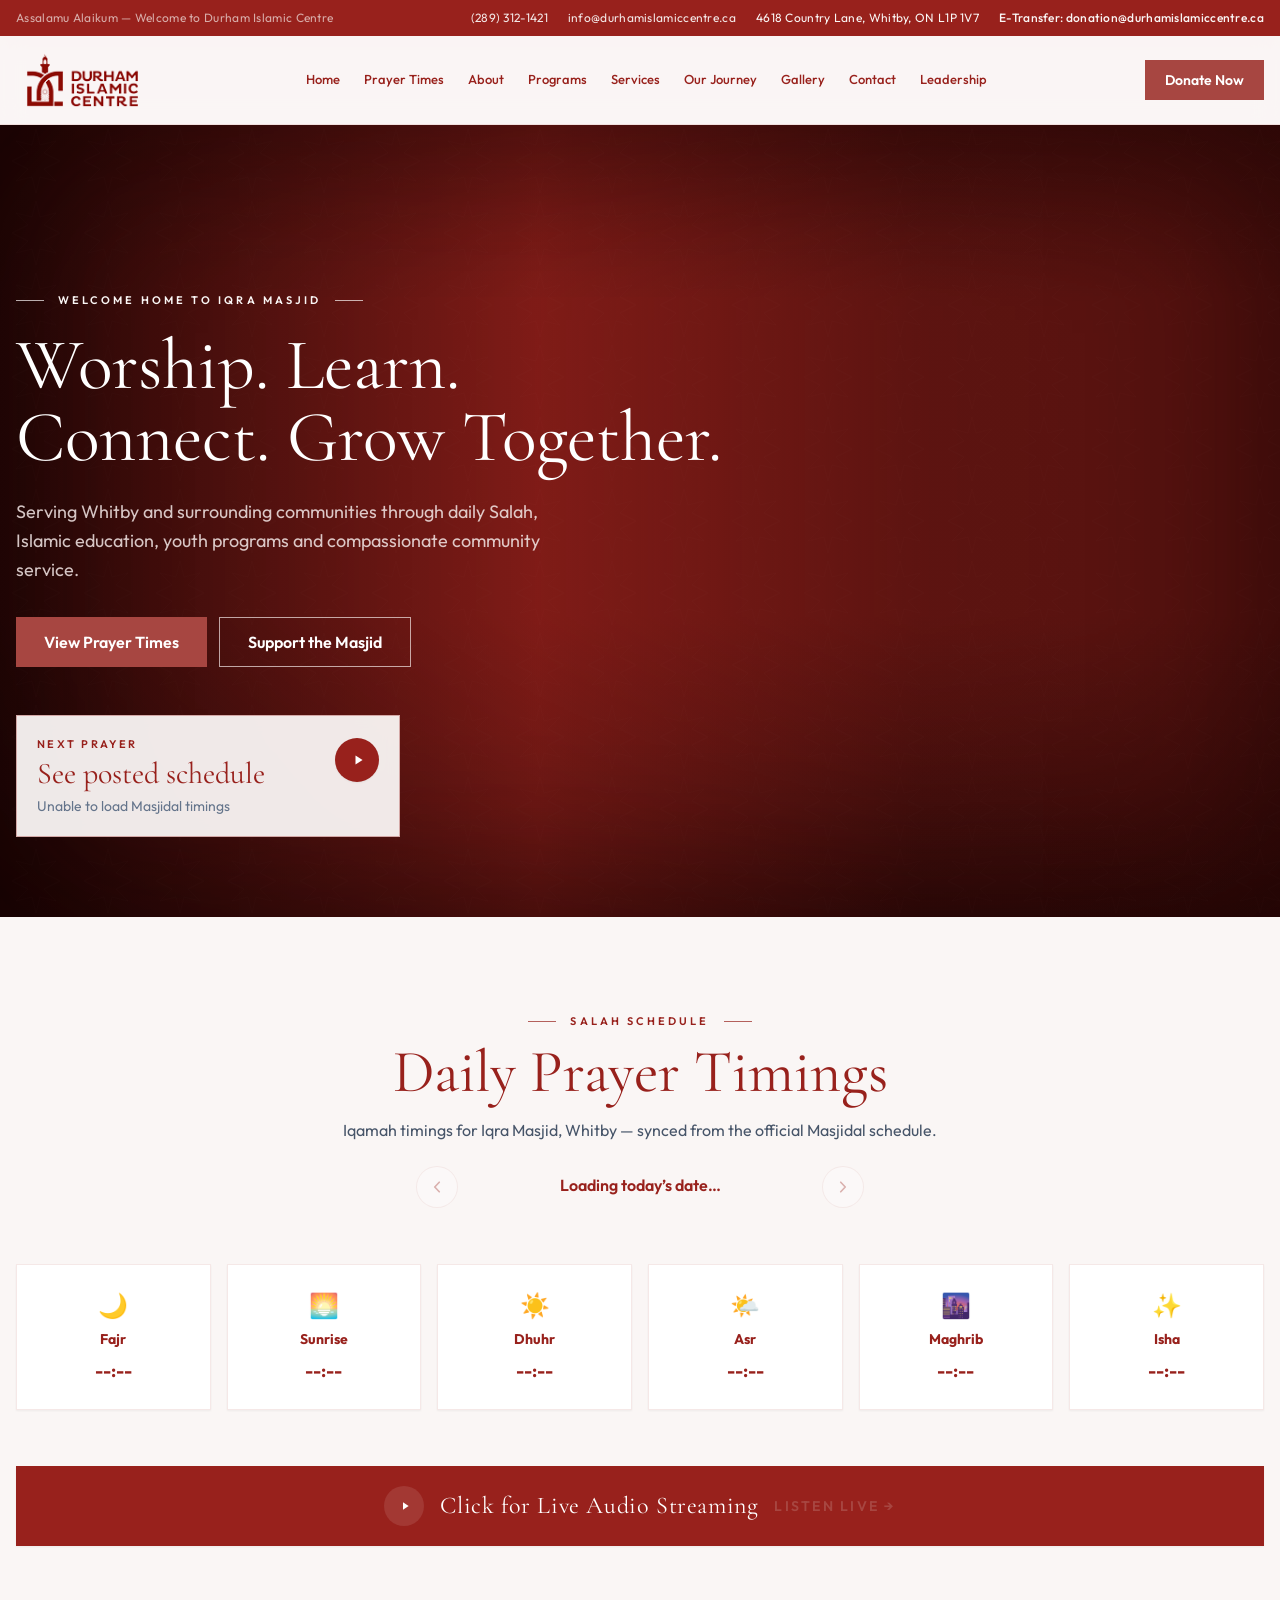
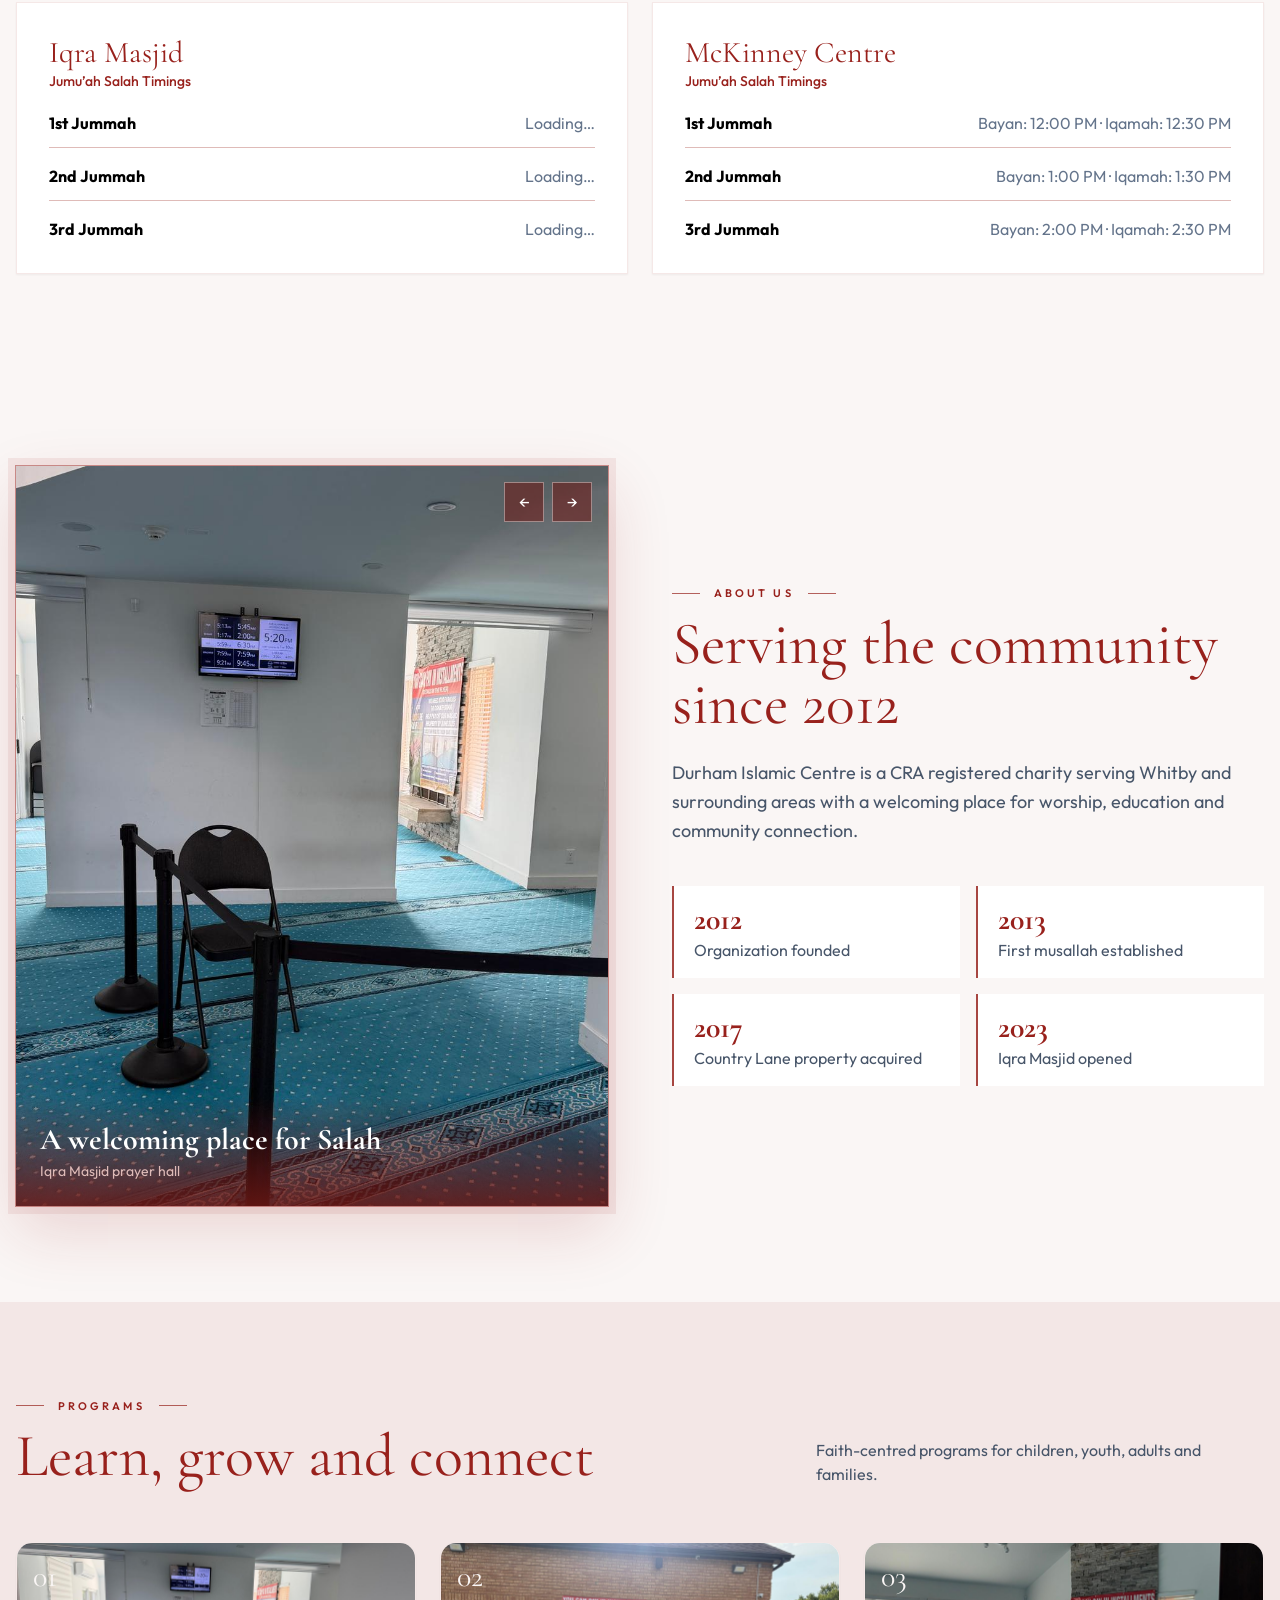
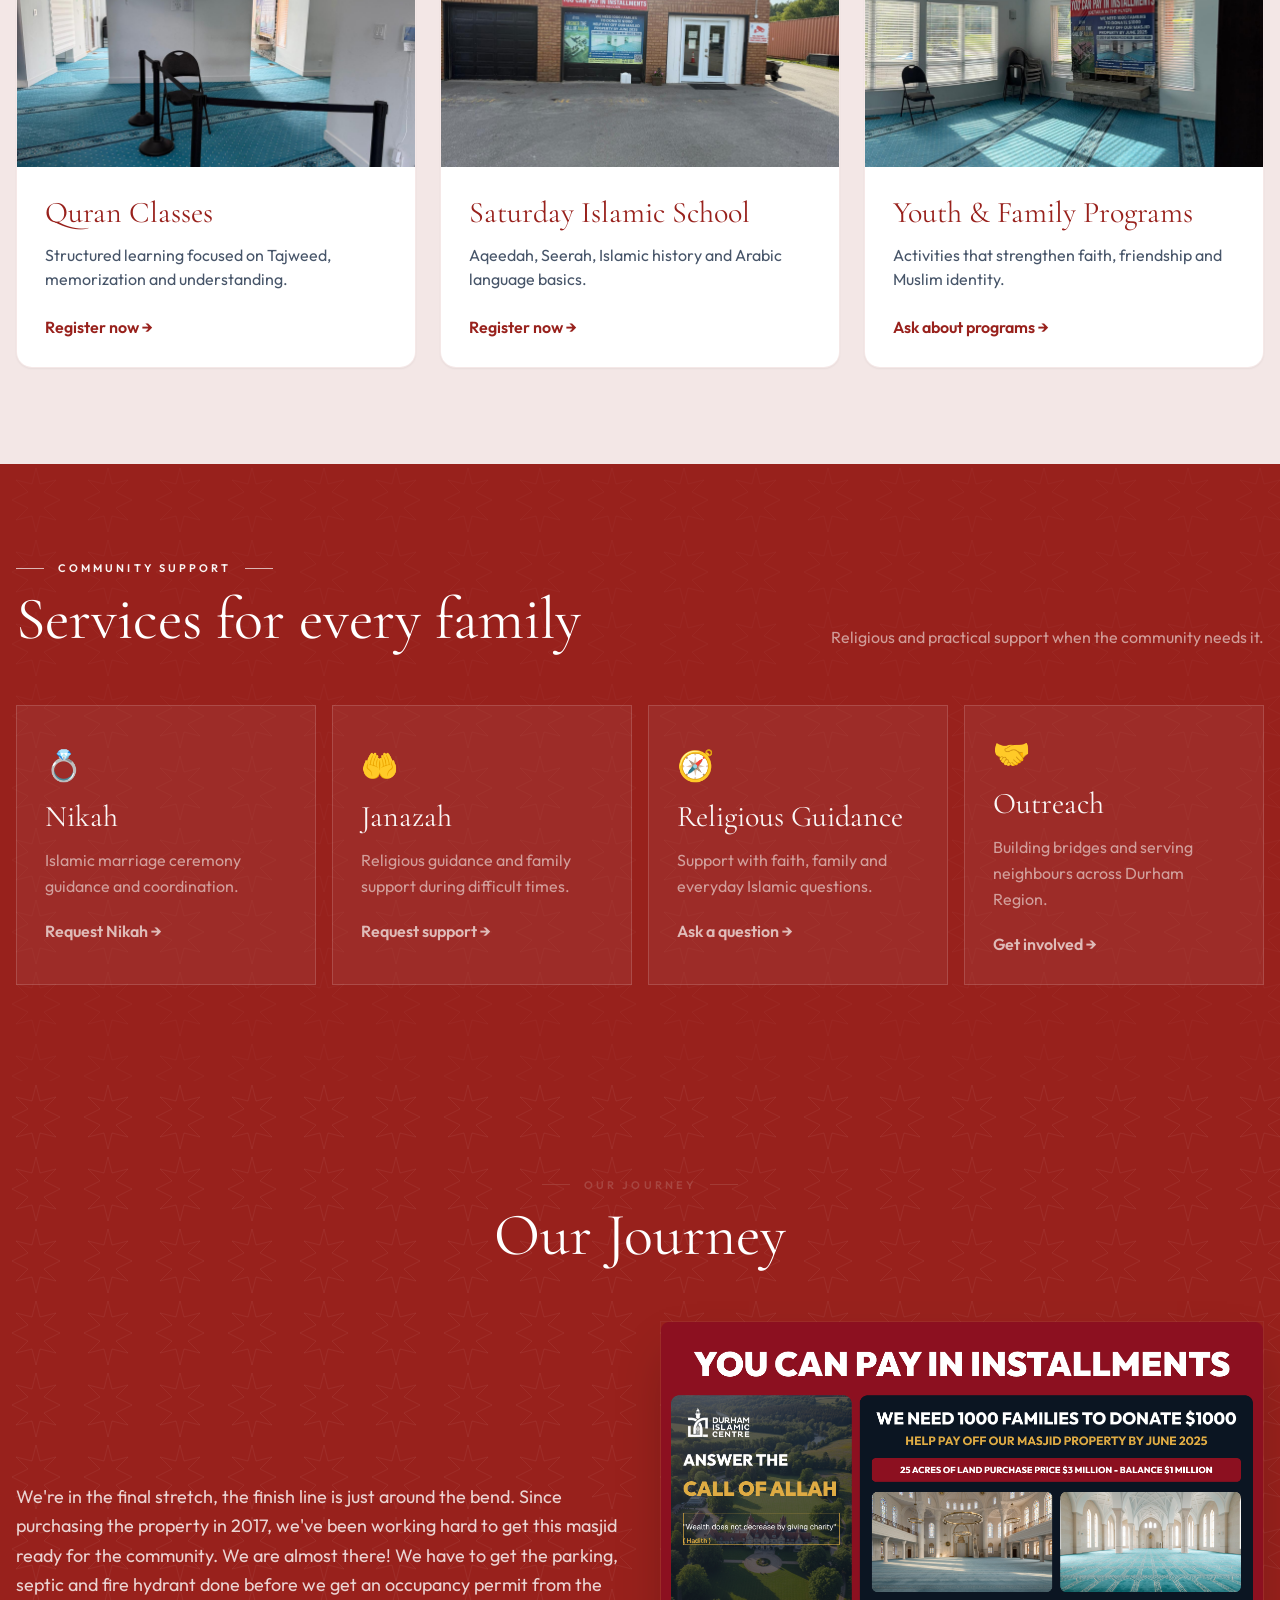
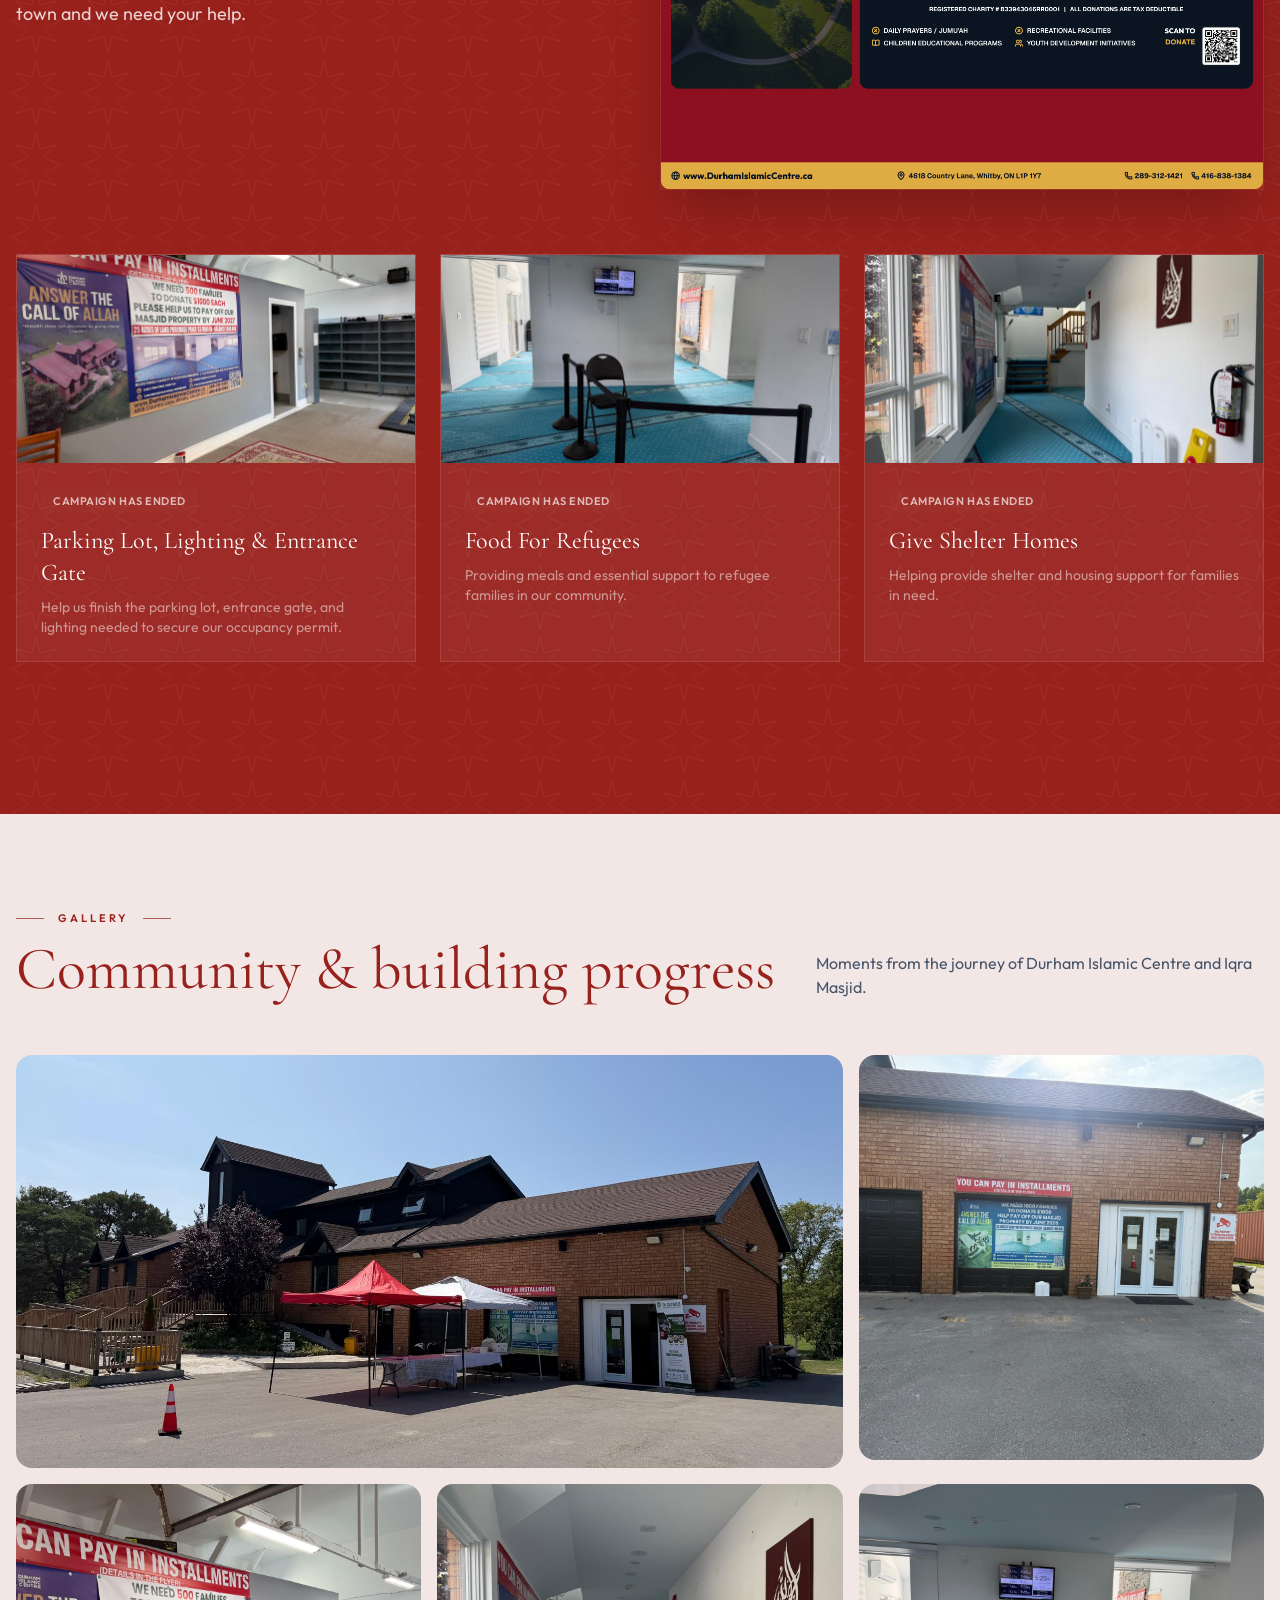
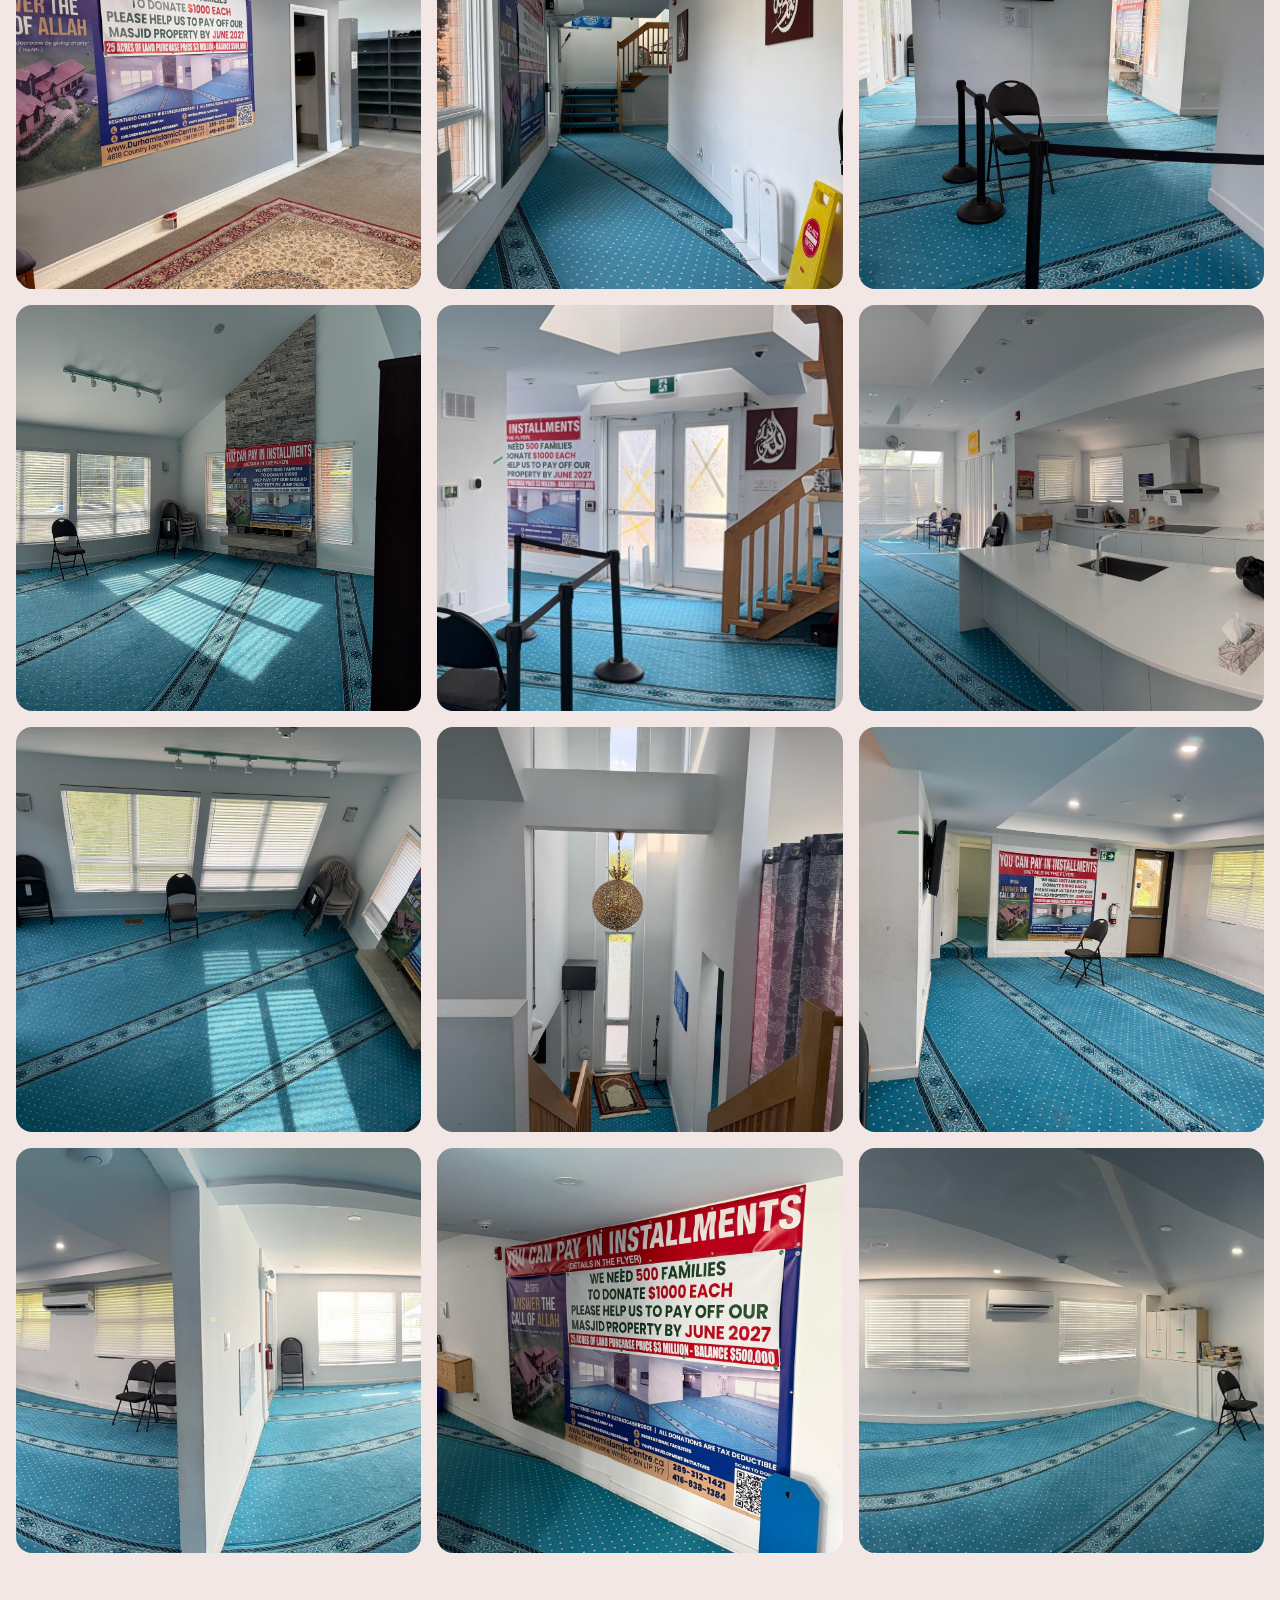
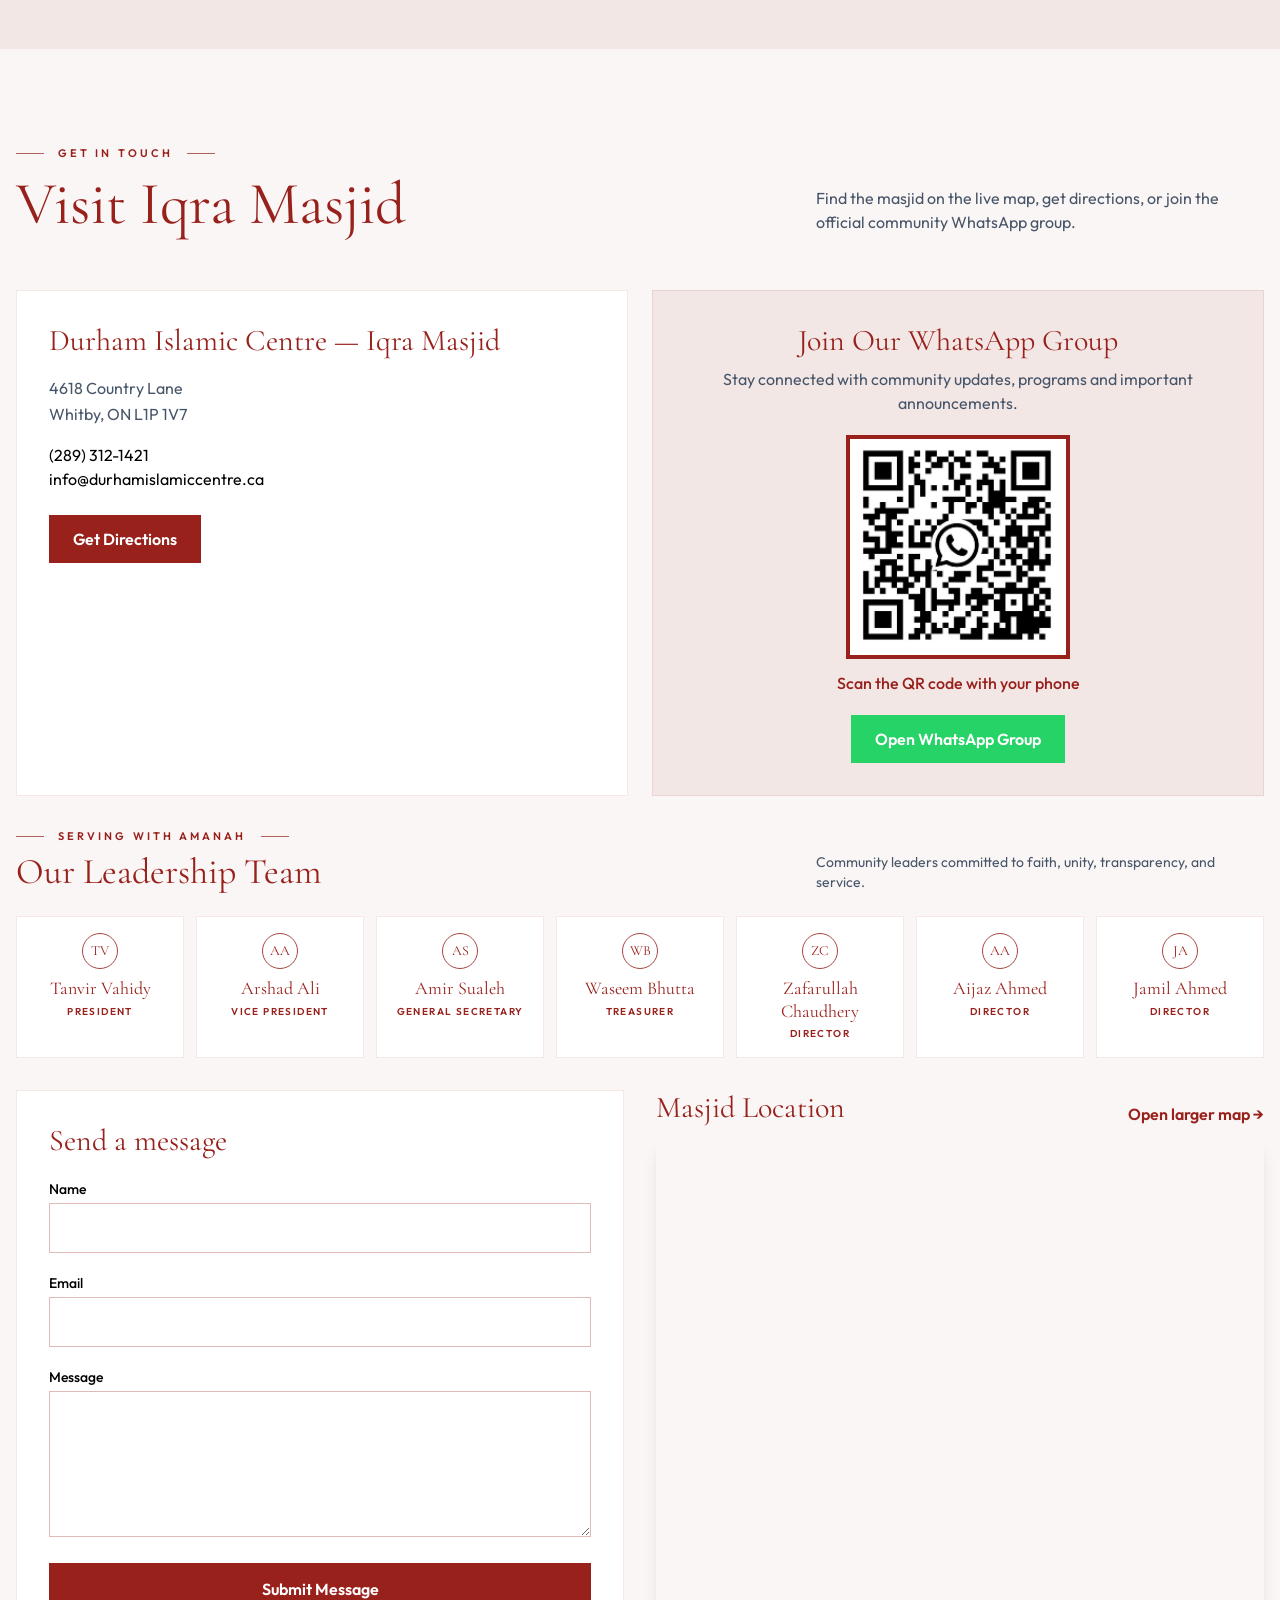
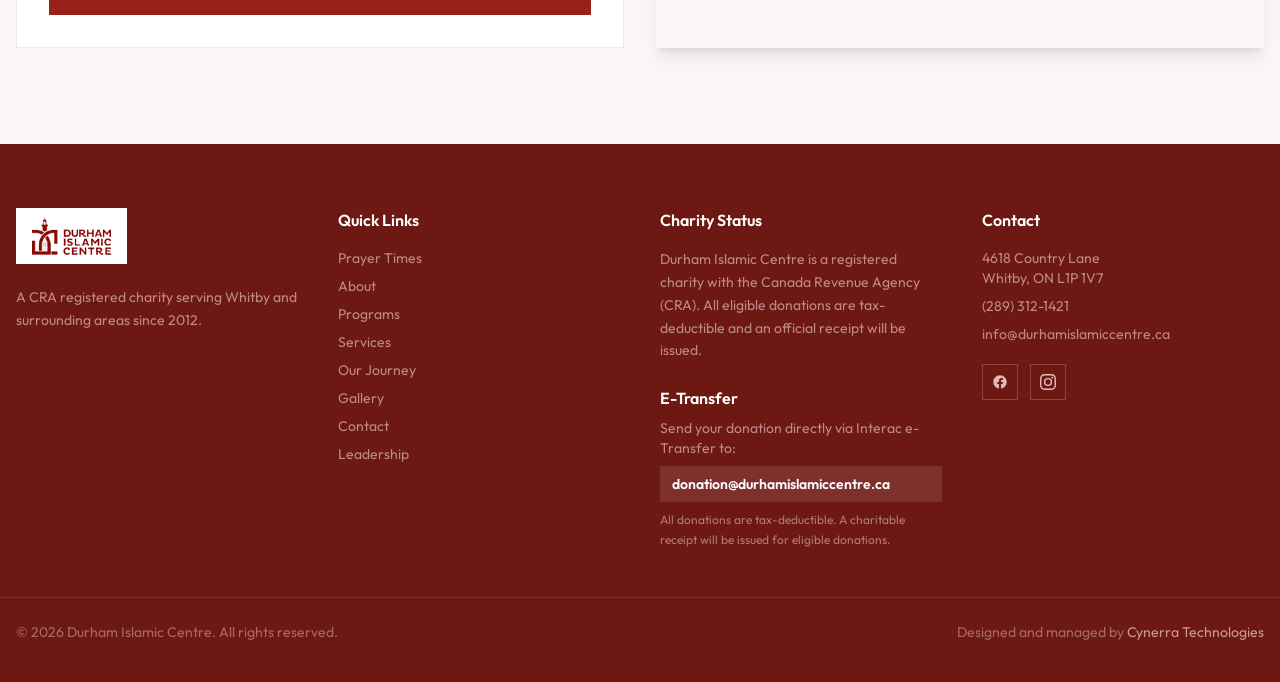
==== commit 7bfc248b: "Update prayer times in JSON data and adjust API path in index.html. Refactor upcoming prayer logic t" ====
--- a/index.html
+++ b/index.html
@@ -1330,7 +1330,7 @@
 
   const PRAYER_NAMES = ['Fajr', 'Sunrise', 'Dhuhr', 'Asr', 'Maghrib', 'Isha'];
   const PRAYER_SOURCES = [
-    '/api/prayer-times.php',
+    'api/prayer-times.php',
     'assets/data/prayer-times.json',
   ];
   const PRAYER_MAX_DAYS = 7;
@@ -1372,7 +1372,7 @@
       const date = parseScheduleDate(day.date);
       return !date || date >= today;
     });
-    return (upcoming.length ? upcoming : days).slice(0, PRAYER_MAX_DAYS);
+    return upcoming.slice(0, PRAYER_MAX_DAYS);
   }
 
   function updatePrayerNav() {
@@ -1458,8 +1458,10 @@
         if (!response.ok) continue;
         const data = await response.json();
         if (data.error || !data.timings) continue;
-        prayerDays = collectPrayerDays(data);
-        renderHeroNextPrayer(prayerDays[0] || data);
+        const days = collectPrayerDays(data);
+        if (!days.length) continue;
+        prayerDays = days;
+        renderHeroNextPrayer(prayerDays[0]);
         showPrayerDay(0);
         return;
       } catch (error) {
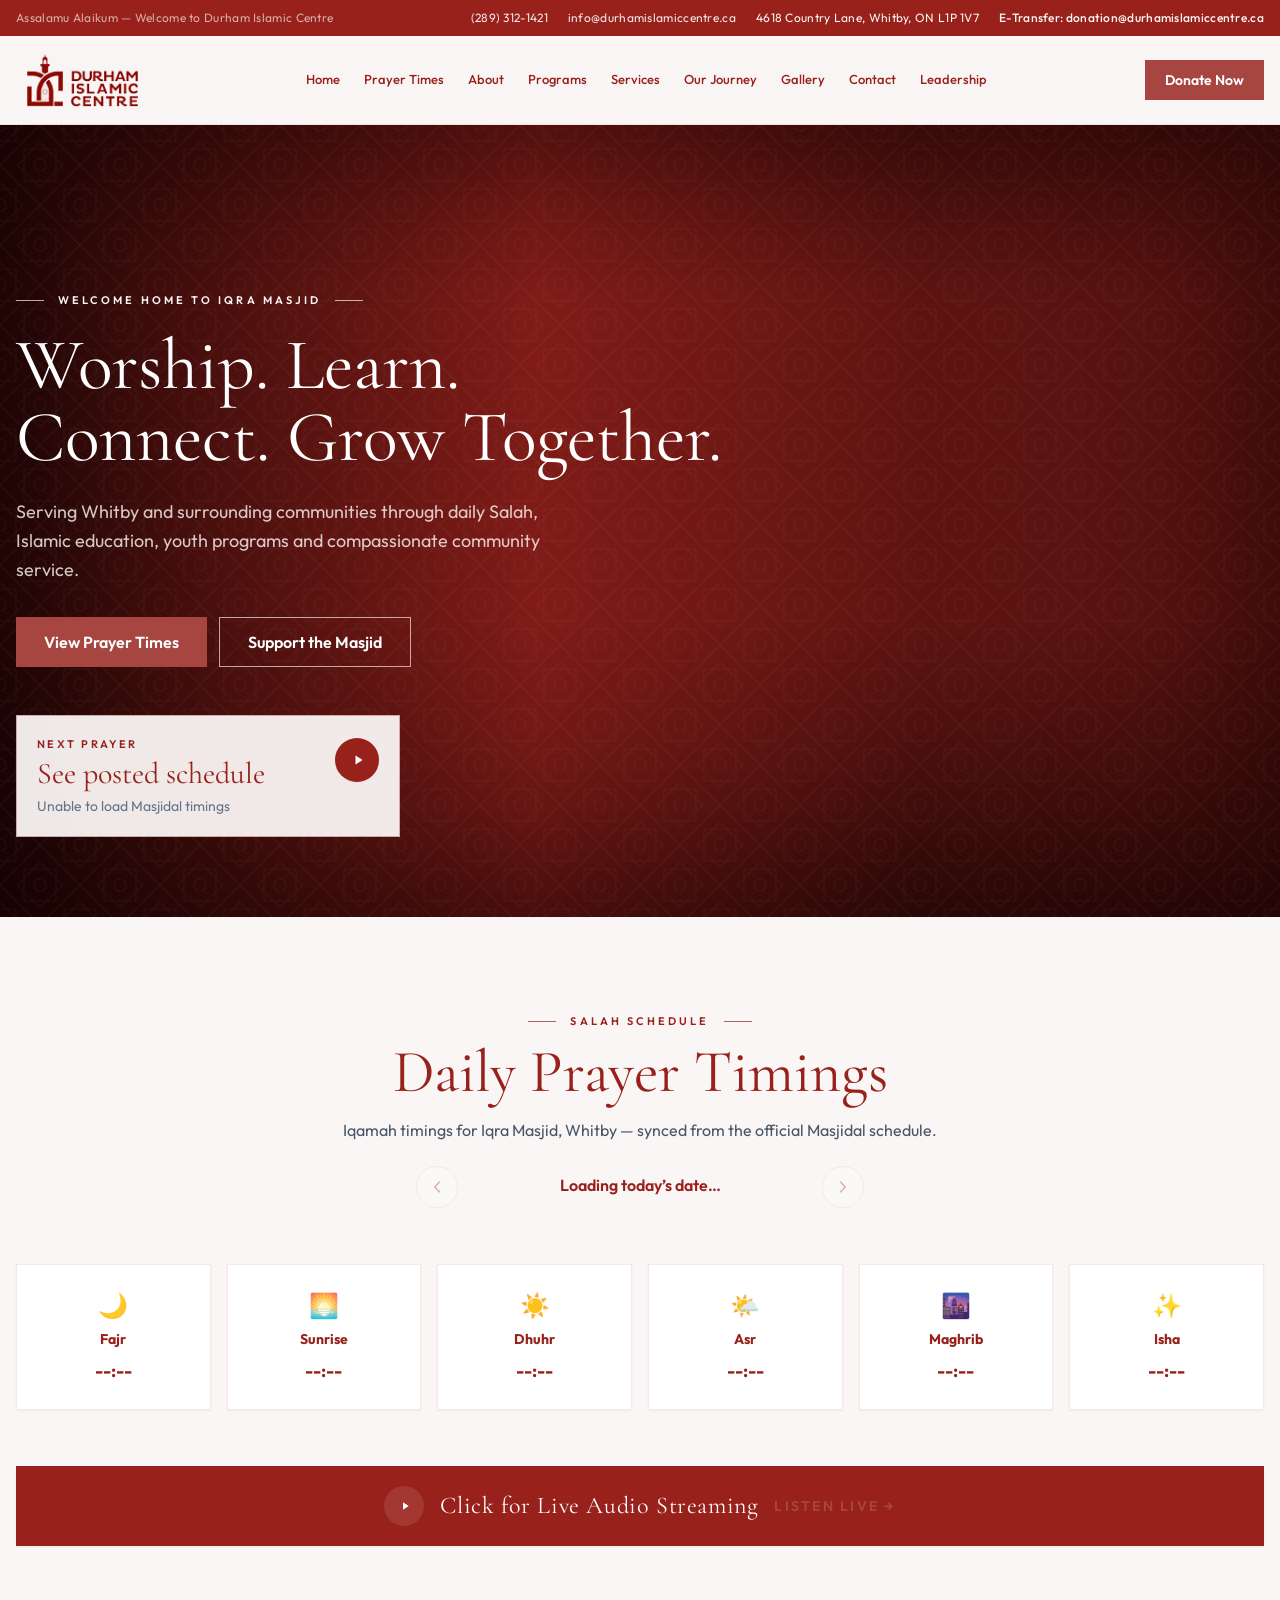
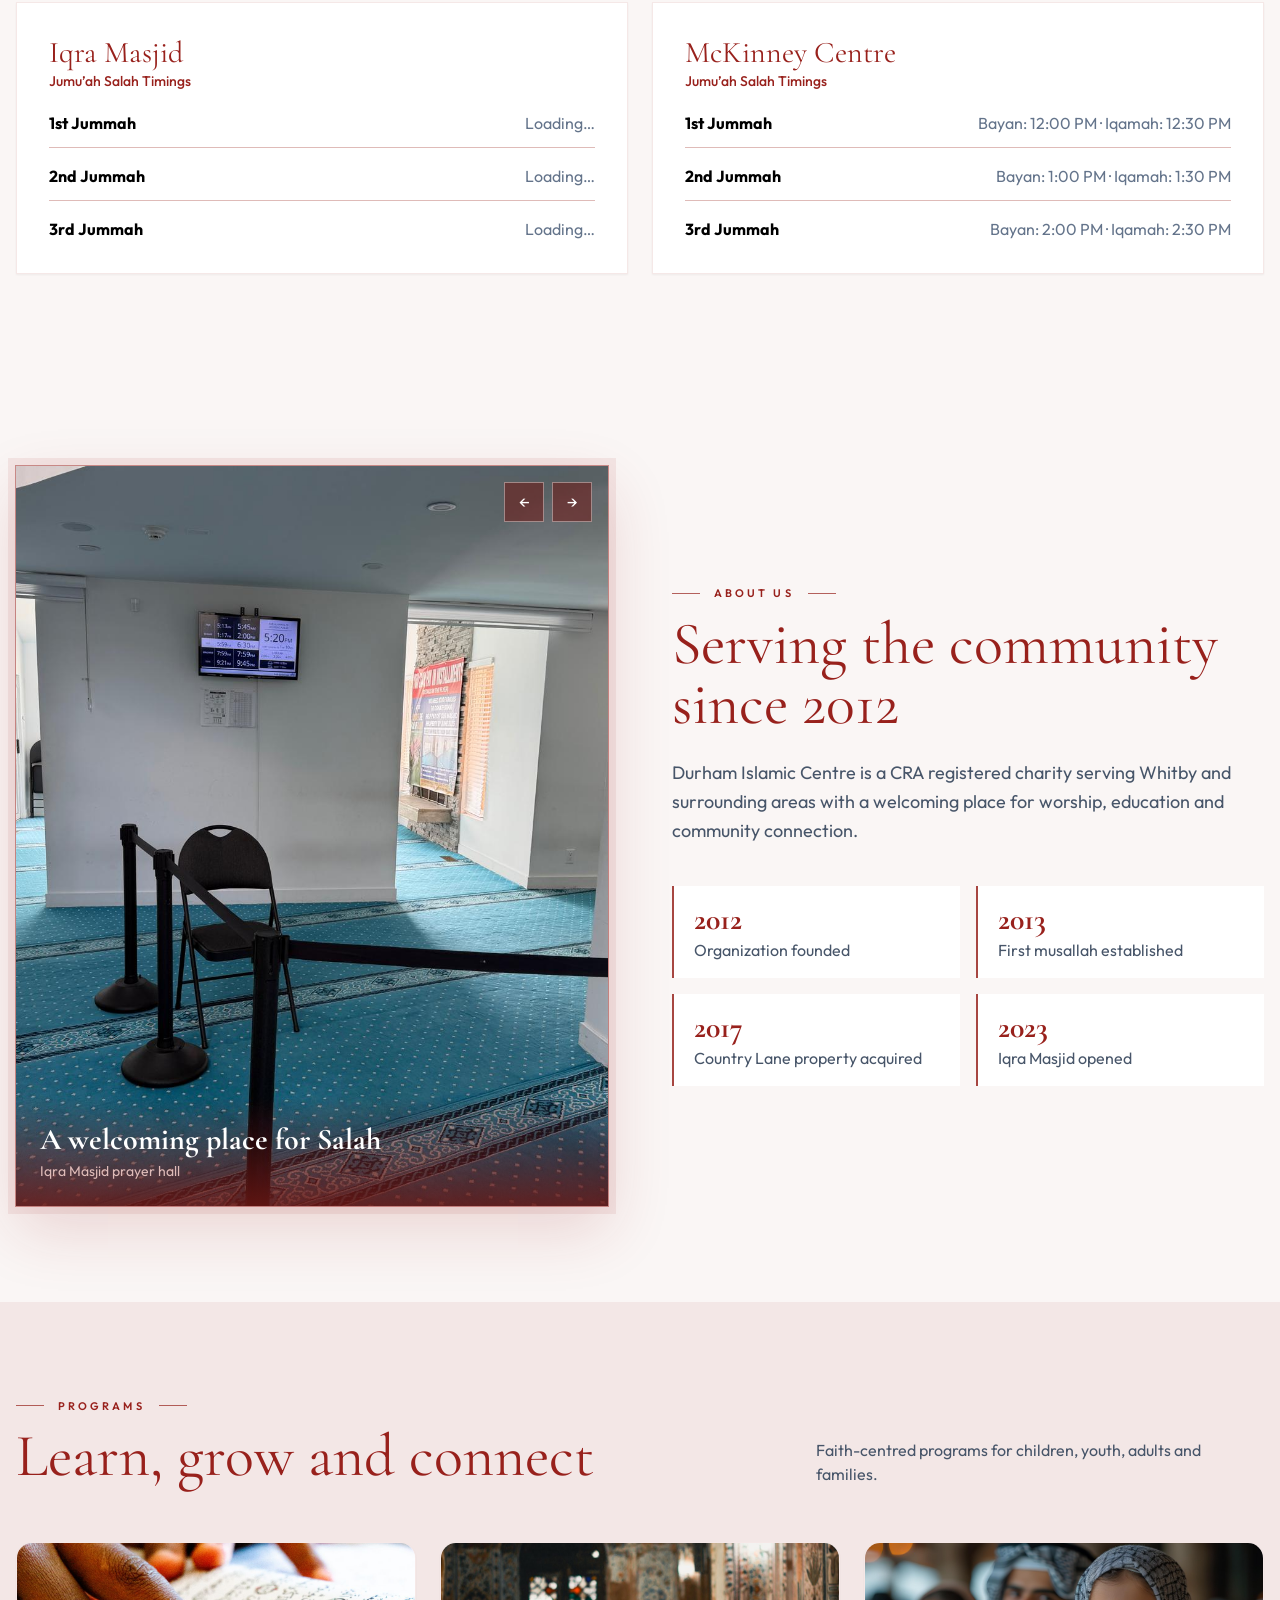
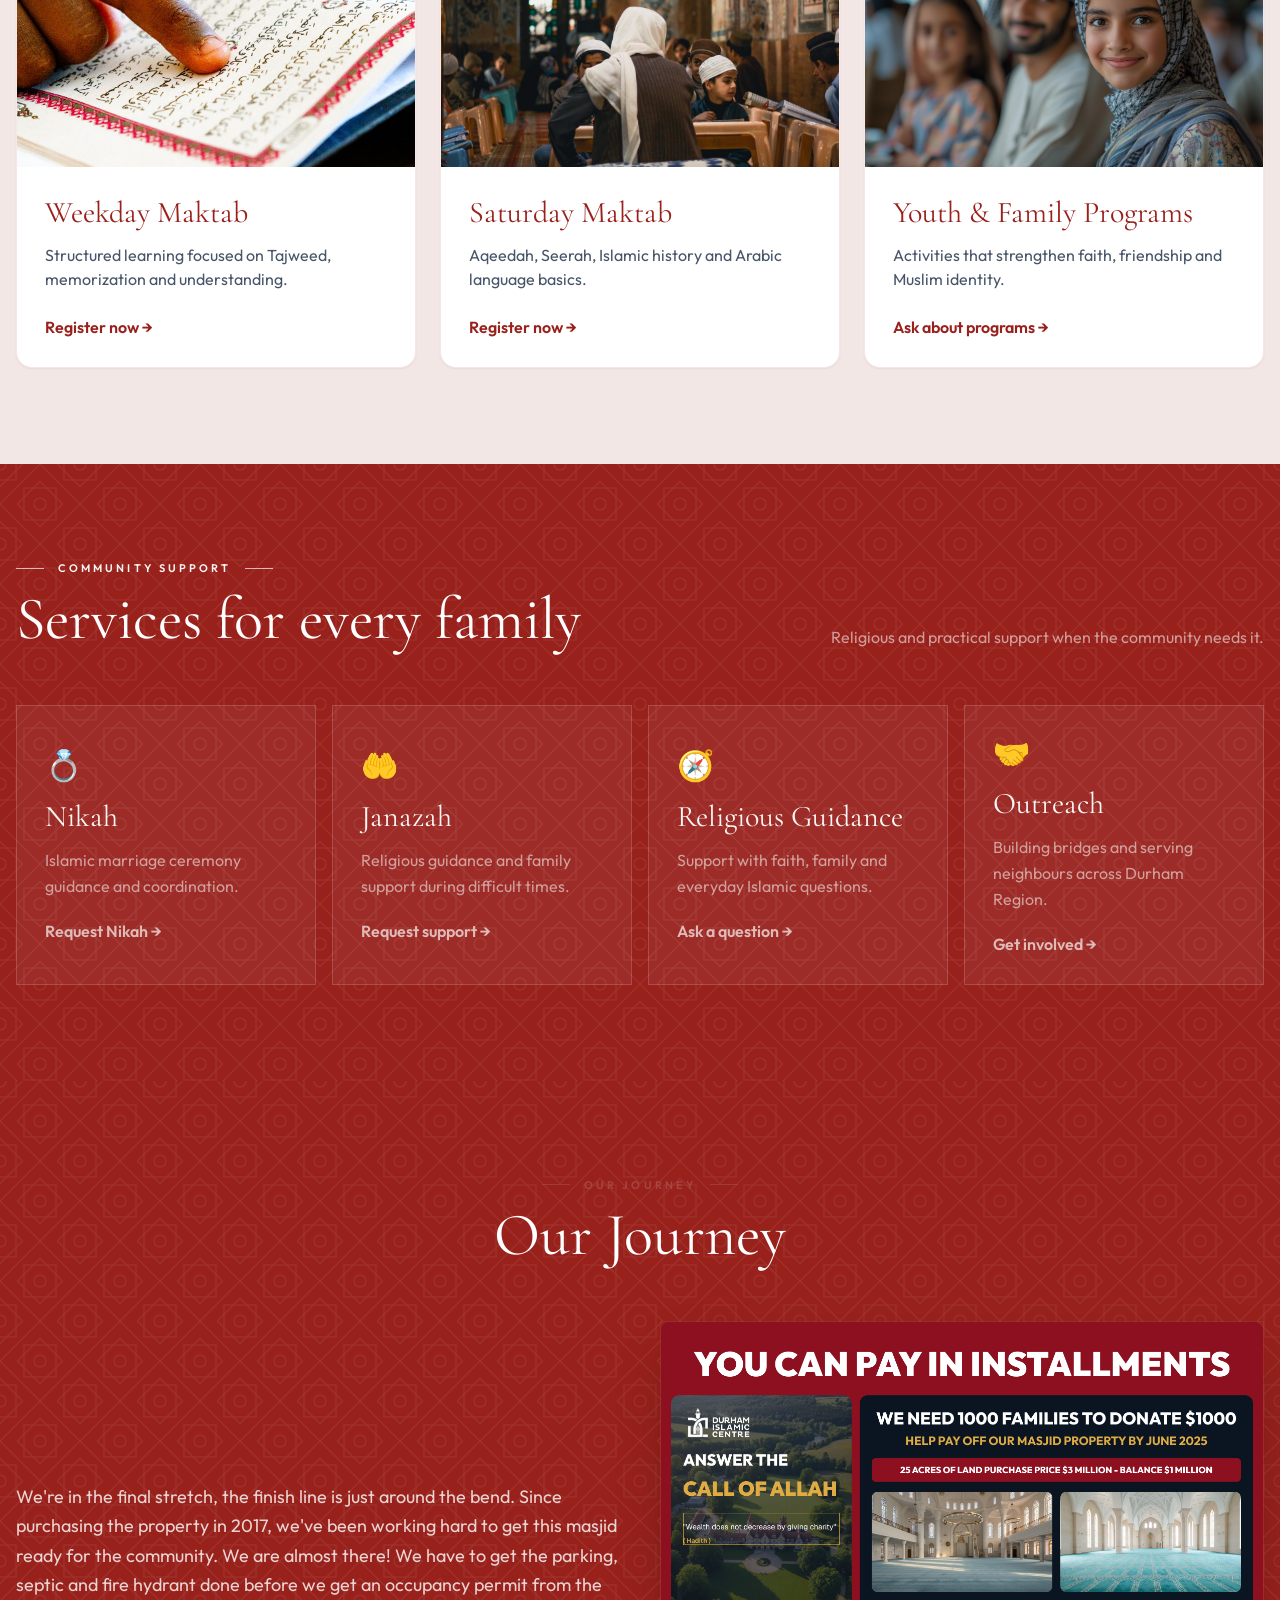
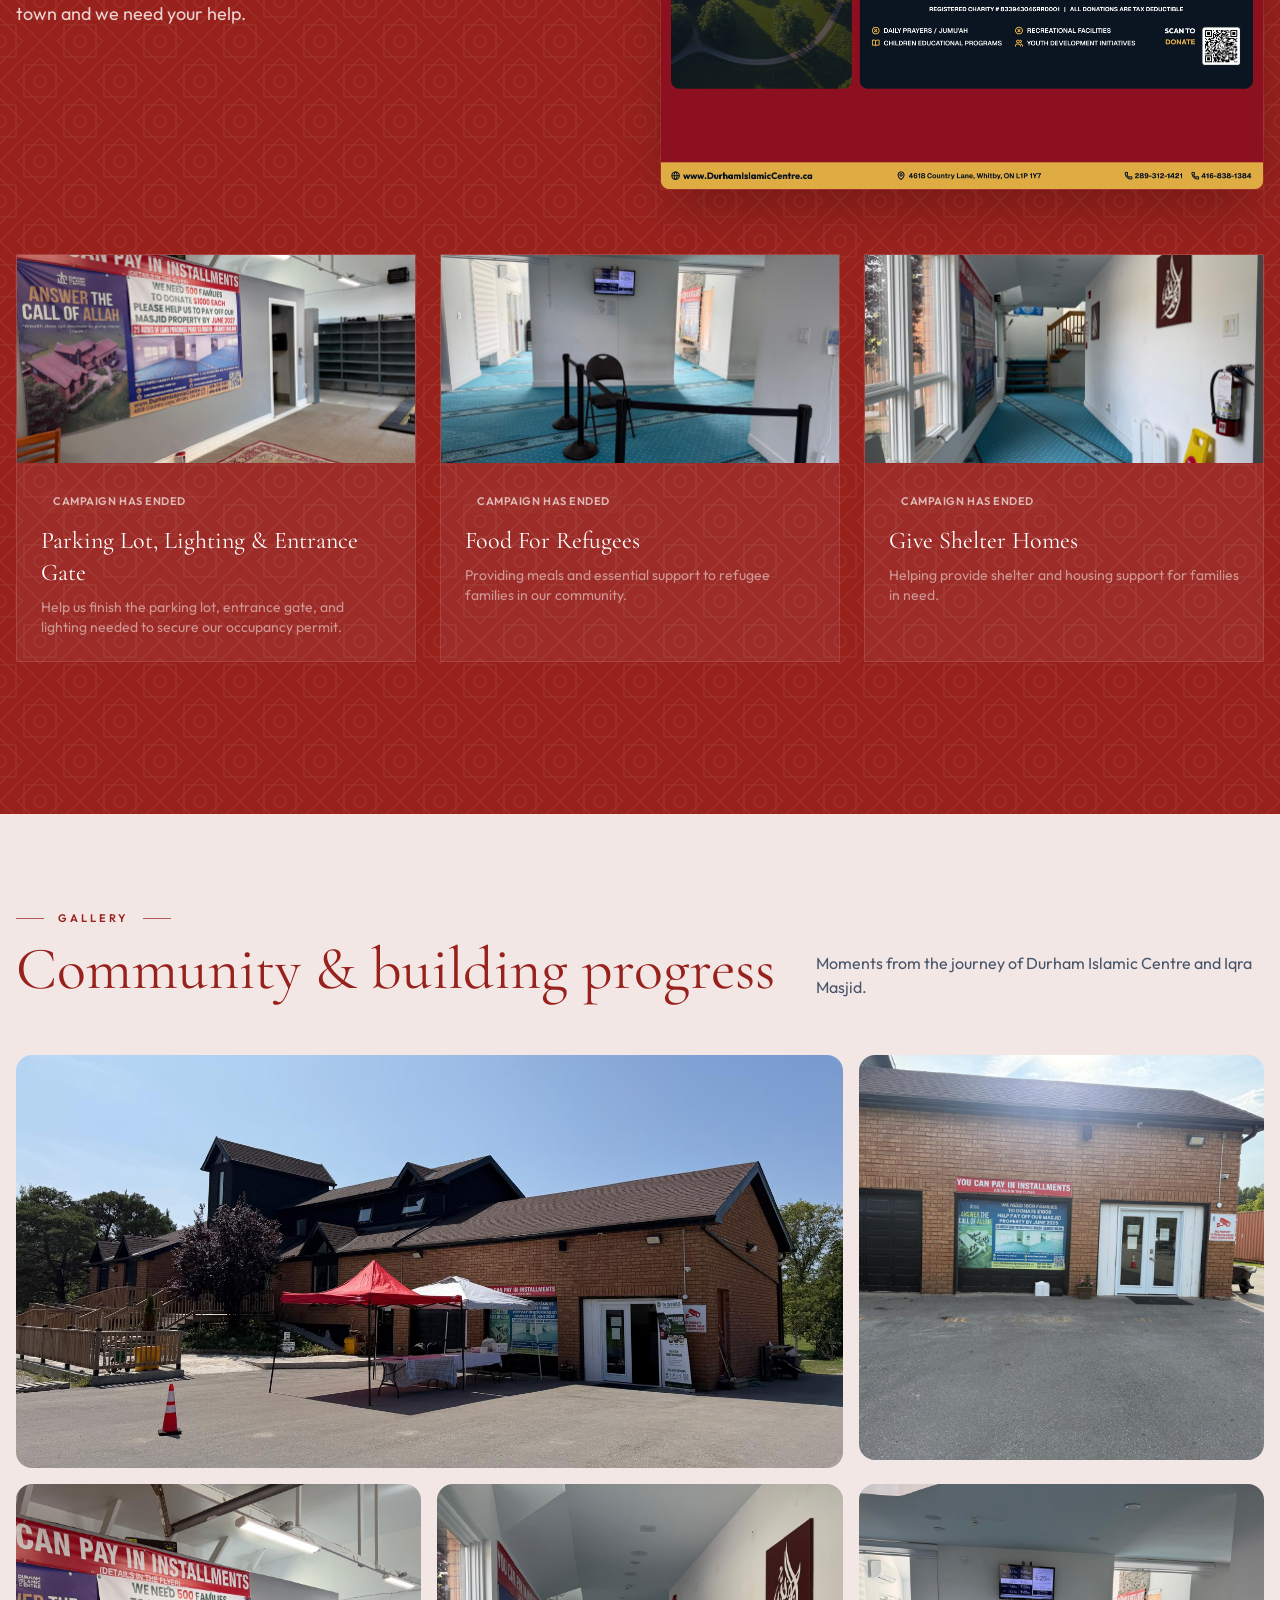
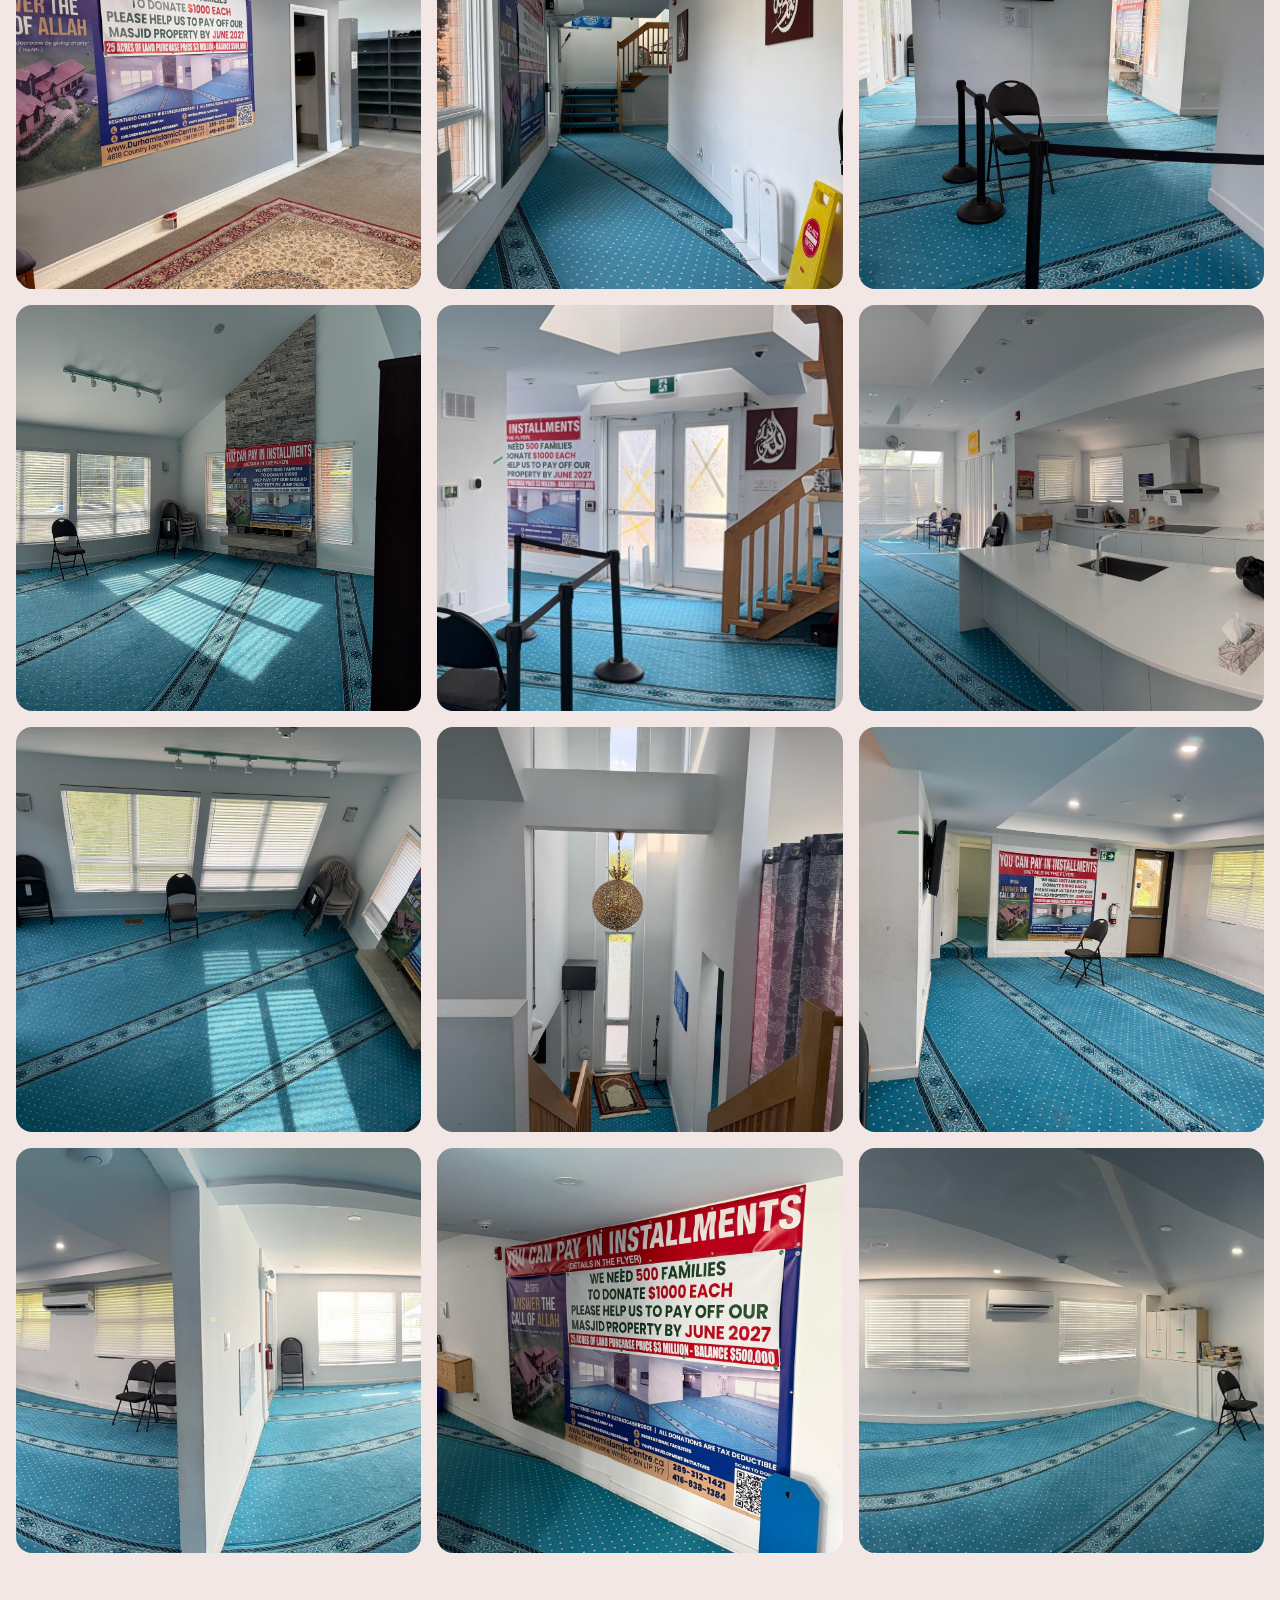
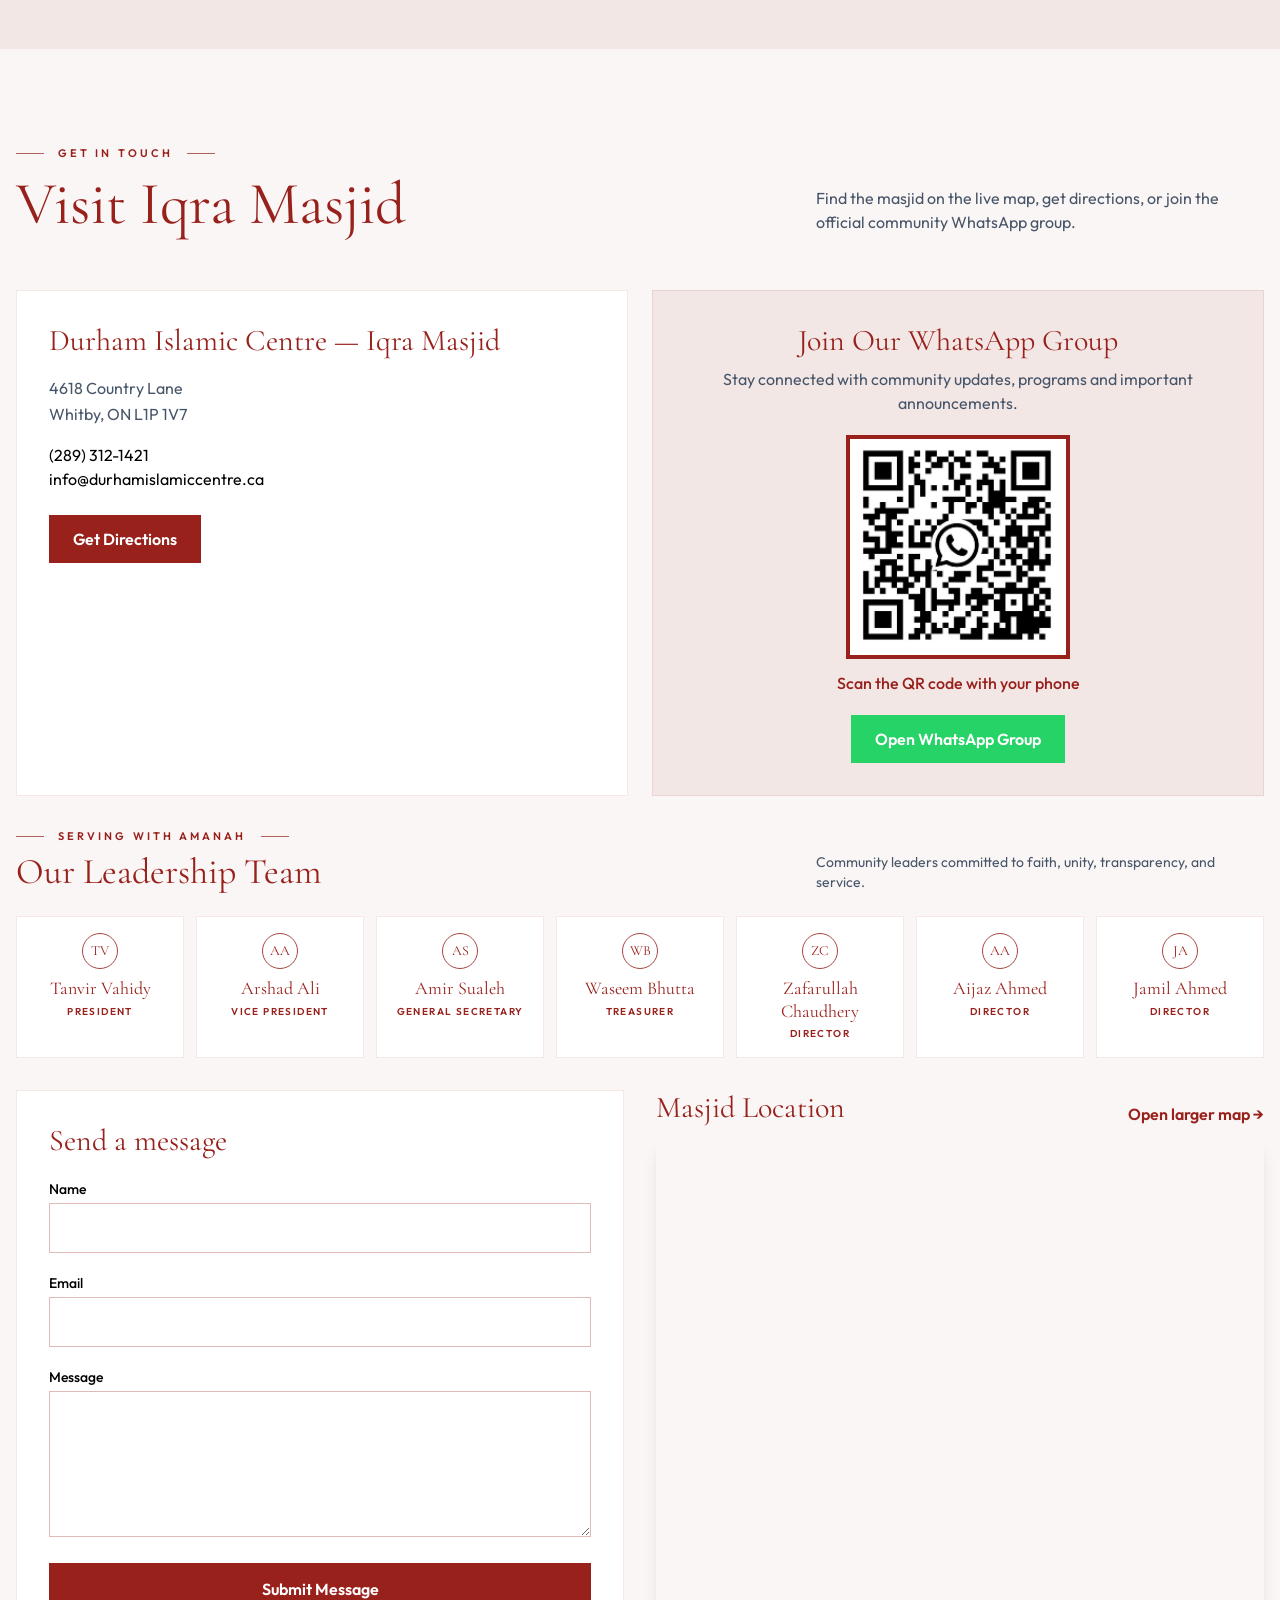
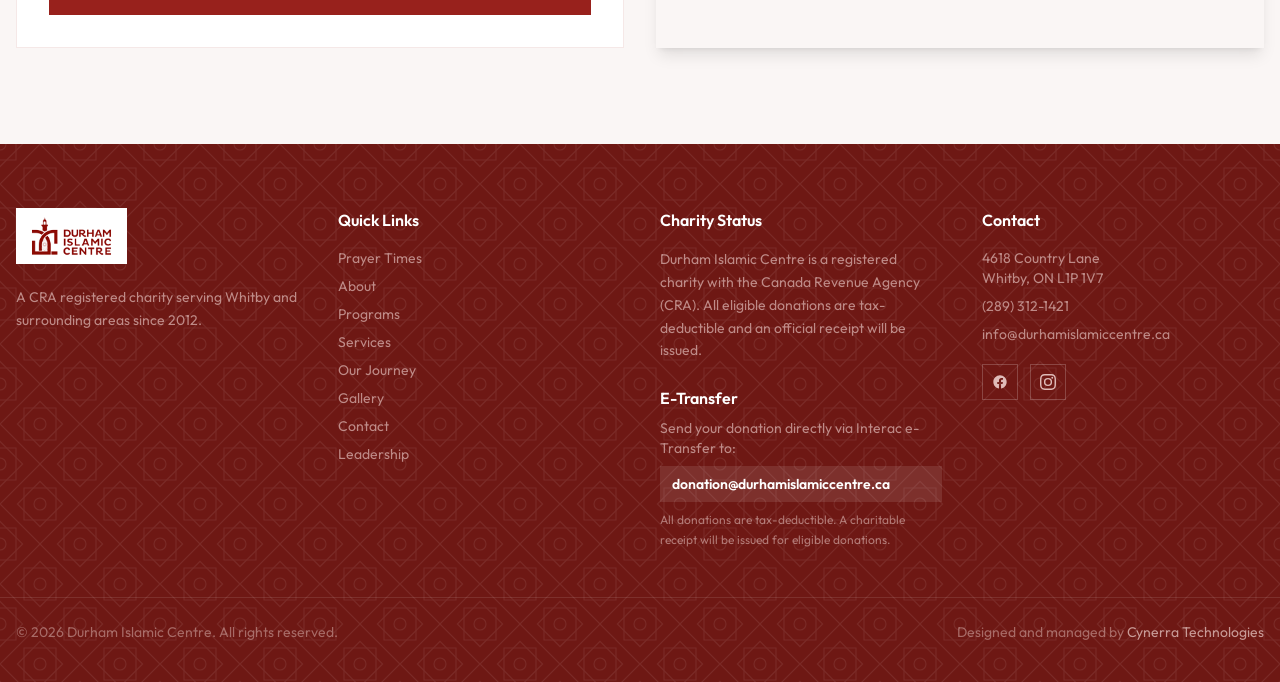
==== commit 4a57e6ac: "Update index.html to enhance visual elements and content. Replace outdated images with new ones for " ====
--- a/index.html
+++ b/index.html
@@ -71,7 +71,8 @@
     background-image: url("data:image/svg+xml,%3Csvg width='72' height='72' viewBox='0 0 72 72' xmlns='http://www.w3.org/2000/svg'%3E%3Cpath d='M36 4 L40 20 L56 16 L44 28 L60 36 L44 44 L56 56 L40 52 L36 68 L32 52 L16 56 L28 44 L12 36 L28 28 L16 16 L32 20 Z' fill='none' stroke='%2398211C' stroke-width='.6' opacity='.18'/%3E%3C/svg%3E");
   }
   .pattern-dark {
-    background-image: url("data:image/svg+xml,%3Csvg width='72' height='72' viewBox='0 0 72 72' xmlns='http://www.w3.org/2000/svg'%3E%3Cpath d='M36 4 L40 20 L56 16 L44 28 L60 36 L44 44 L56 56 L40 52 L36 68 L32 52 L16 56 L28 44 L12 36 L28 28 L16 16 L32 20 Z' fill='none' stroke='%23DFBBB8' stroke-width='.55' opacity='.14'/%3E%3C/svg%3E");
+    background-image: url("data:image/svg+xml,%3Csvg xmlns='http://www.w3.org/2000/svg' width='80' height='80' viewBox='0 0 80 80'%3E%3Cdefs%3E%3Cg id='s'%3E%3Cpath d='M-16-16H16V16H-16Z'/%3E%3Cpath d='M0-22.6L22.6 0L0 22.6L-22.6 0Z'/%3E%3Ccircle r='6'/%3E%3C/g%3E%3C/defs%3E%3Cg fill='none' stroke='%23F3E7E6' stroke-width='1.1' opacity='.3'%3E%3Cuse href='%23s' x='40' y='40'/%3E%3Cuse href='%23s'/%3E%3Cuse href='%23s' x='80'/%3E%3Cuse href='%23s' y='80'/%3E%3Cuse href='%23s' x='80' y='80'/%3E%3Cpath d='M40 0L80 40L40 80L0 40Z'/%3E%3C/g%3E%3C/svg%3E");
+    background-size: 80px 80px;
   }
 
   .ornament {
@@ -748,30 +749,27 @@
     <div class="grid md:grid-cols-3 gap-6">
       <article class="group bg-white overflow-hidden rounded-2xl border border-forest-900/10 shadow-sm hover:-translate-y-1.5 transition duration-300">
         <div class="relative h-56 overflow-hidden">
-          <img src="assets/gallery/4.jpeg" alt="Children learning Quran" class="w-full h-full object-cover group-hover:scale-105 transition duration-700" />
-          <span class="absolute top-4 left-4 font-display text-ivory-50 text-3xl">01</span>
+          <img src="assets/images/programs/weekday-maktab.jpg" alt="Child following the Quran text with a finger" class="w-full h-full object-cover group-hover:scale-105 transition duration-700" loading="lazy" />
         </div>
         <div class="p-7">
-          <h3 class="font-display text-3xl text-forest-900 mb-3">Quran Classes</h3>
+          <h3 class="font-display text-3xl text-forest-900 mb-3">Weekday Maktab</h3>
           <p class="text-slate-600 mb-6">Structured learning focused on Tajweed, memorization and understanding.</p>
           <a href="https://forms.gle/vqqySeJaaZkS8HJj8" target="_blank" rel="noopener" class="text-forest-800 font-semibold hover:text-gold-600 transition">Register now →</a>
         </div>
       </article>
       <article class="group bg-white overflow-hidden rounded-2xl border border-forest-900/10 shadow-sm hover:-translate-y-1.5 transition duration-300">
         <div class="relative h-56 overflow-hidden">
-          <img src="assets/gallery/1.jpeg" alt="Saturday Islamic School" class="w-full h-full object-cover group-hover:scale-105 transition duration-700" />
-          <span class="absolute top-4 left-4 font-display text-ivory-50 text-3xl">02</span>
+          <img src="assets/images/programs/saturday-maktab.jpg" alt="Children studying with a teacher inside a mosque" class="w-full h-full object-cover object-[50%_72%] group-hover:scale-105 transition duration-700" loading="lazy" />
         </div>
         <div class="p-7">
-          <h3 class="font-display text-3xl text-forest-900 mb-3">Saturday Islamic School</h3>
+          <h3 class="font-display text-3xl text-forest-900 mb-3">Saturday Maktab</h3>
           <p class="text-slate-600 mb-6">Aqeedah, Seerah, Islamic history and Arabic language basics.</p>
           <a href="https://forms.gle/6Ry9yxaQJUfrW2EG7" target="_blank" rel="noopener" class="text-forest-800 font-semibold hover:text-gold-600 transition">Register now →</a>
         </div>
       </article>
       <article class="group bg-white overflow-hidden rounded-2xl border border-forest-900/10 shadow-sm hover:-translate-y-1.5 transition duration-300">
         <div class="relative h-56 overflow-hidden">
-          <img src="assets/gallery/5.jpeg" alt="Youth and family programs" class="w-full h-full object-cover group-hover:scale-105 transition duration-700" />
-          <span class="absolute top-4 left-4 font-display text-ivory-50 text-3xl">03</span>
+          <img src="assets/images/programs/youth-family.jpg?v=5" alt="Smiling young girl in a hijab sitting with her family" class="w-full h-full object-cover object-[50%_35%] group-hover:scale-105 transition duration-700" loading="lazy" />
         </div>
         <div class="p-7">
           <h3 class="font-display text-3xl text-forest-900 mb-3">Youth &amp; Family Programs</h3>
@@ -785,7 +783,7 @@
 
 <!-- SERVICES -->
 <section id="services" class="relative py-20 sm:py-24 bg-forest-900 text-ivory-50 overflow-hidden">
-  <div class="absolute inset-0 pattern-dark opacity-50"></div>
+  <div class="absolute inset-0 pattern-dark opacity-30"></div>
   <div class="relative max-w-7xl mx-auto px-4">
     <div class="flex flex-col lg:flex-row lg:items-end lg:justify-between gap-6 mb-14 reveal">
       <div>
@@ -864,7 +862,7 @@
 
 <!-- JOURNEY -->
 <section id="journey" class="relative py-20 sm:py-24 bg-forest-800 text-white overflow-hidden">
-  <div class="absolute inset-0 pattern-dark"></div>
+  <div class="absolute inset-0 pattern-dark opacity-30"></div>
   <div class="relative max-w-7xl mx-auto px-4">
     <div class="text-center mb-14 reveal">
       <p class="ornament justify-center text-gold-400 mb-3">Our Journey</p>
@@ -1102,8 +1100,9 @@
 </section>
 
 <!-- FOOTER -->
-<footer class="bg-forest-950 text-ivory-200 pt-16 pb-10">
-  <div class="max-w-7xl mx-auto px-4 grid sm:grid-cols-2 lg:grid-cols-4 gap-10 mb-12">
+<footer class="relative overflow-hidden bg-forest-950 text-ivory-200 pt-16 pb-10">
+  <div class="absolute inset-0 pattern-dark opacity-30 pointer-events-none" aria-hidden="true"></div>
+  <div class="relative max-w-7xl mx-auto px-4 grid sm:grid-cols-2 lg:grid-cols-4 gap-10 mb-12">
     <div>
       <span class="inline-block bg-white p-2 mb-4">
         <img src="assets/images/logo-dic-web.png" alt="Durham Islamic Centre logo" class="h-10 w-auto" />
@@ -1148,7 +1147,7 @@
       </div>
     </div>
   </div>
-  <div class="max-w-7xl mx-auto px-4 border-t border-white/10 pt-6 flex flex-col sm:flex-row items-center justify-between gap-2 text-sm text-ivory-200/50">
+  <div class="relative max-w-7xl mx-auto px-4 border-t border-white/10 pt-6 flex flex-col sm:flex-row items-center justify-between gap-2 text-sm text-ivory-200/50">
     <p class="text-center sm:text-left">&copy; 2026 Durham Islamic Centre. All rights reserved.</p>
     <p class="text-center sm:text-right">Designed and managed by <a href="https://cynerra.ca/" target="_blank" rel="noopener noreferrer" class="text-ivory-200/80 hover:text-gold-400 transition">Cynerra Technologies</a></p>
   </div>
